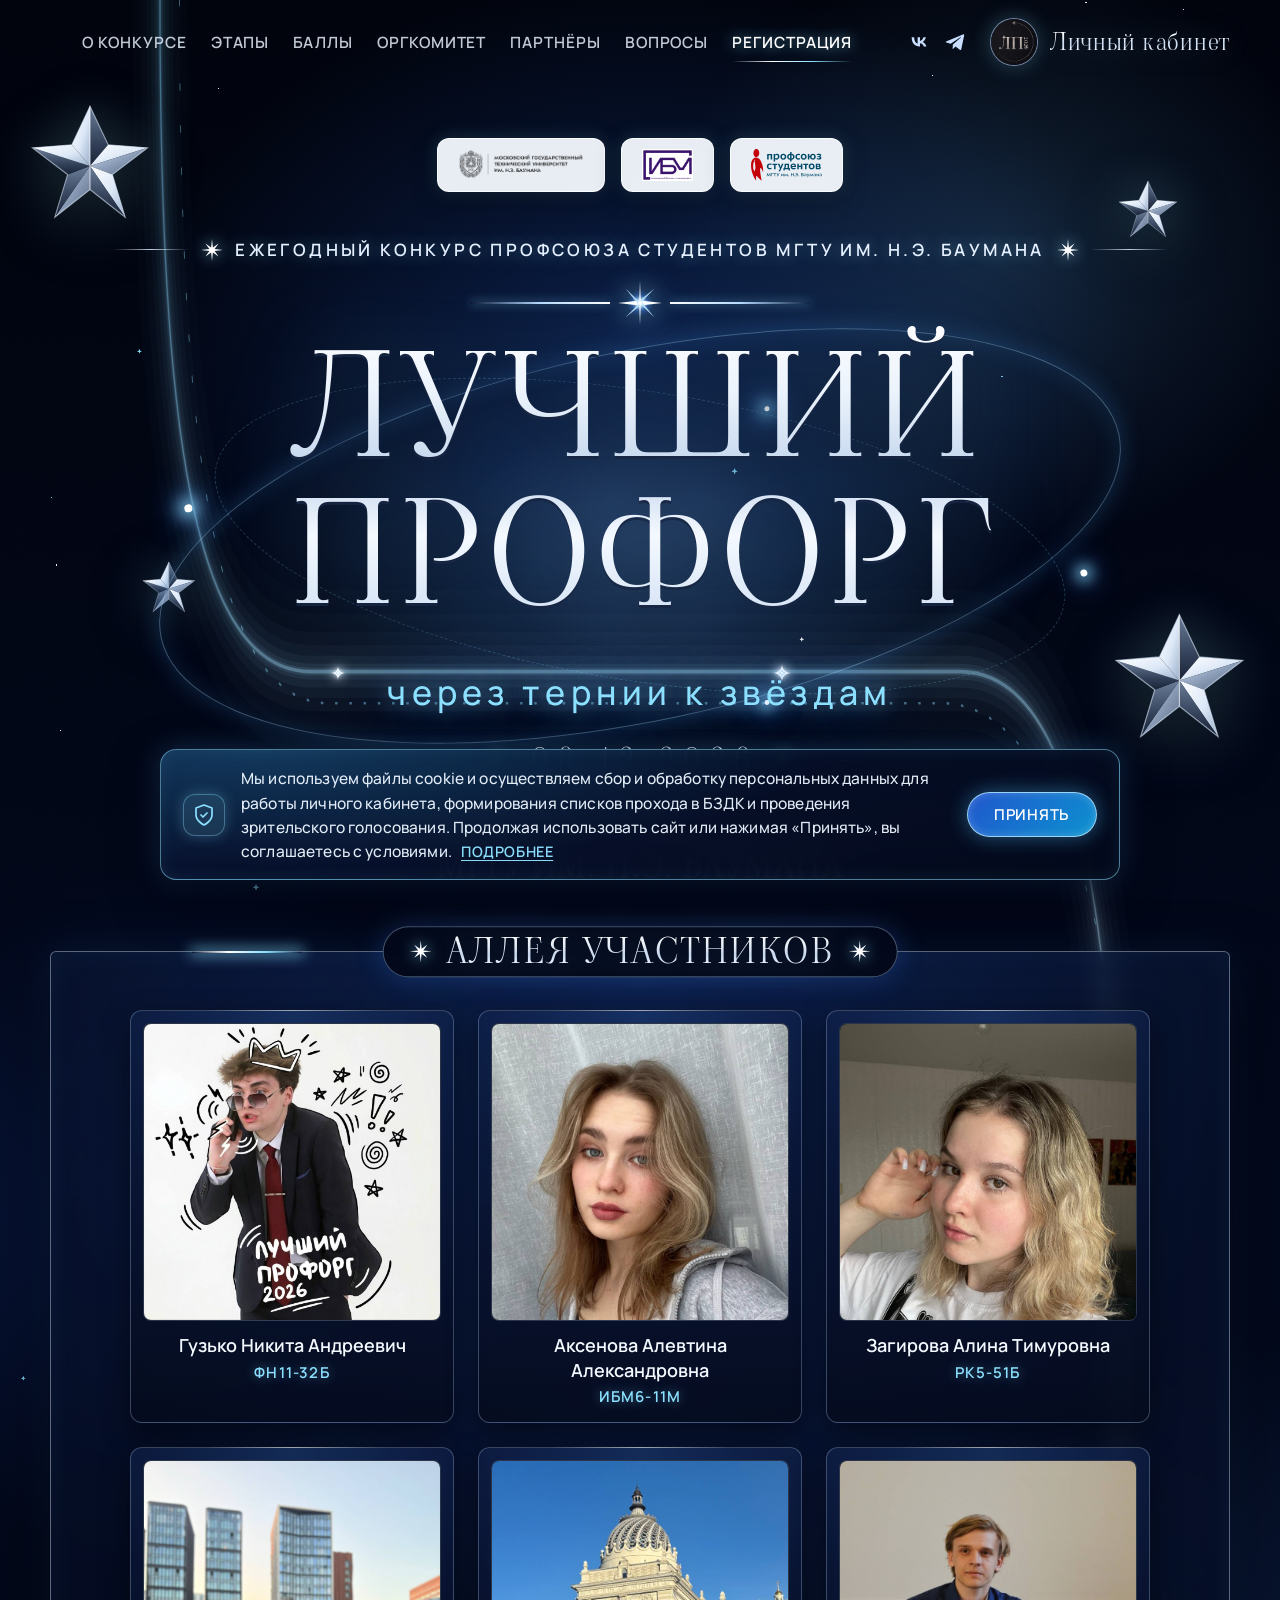
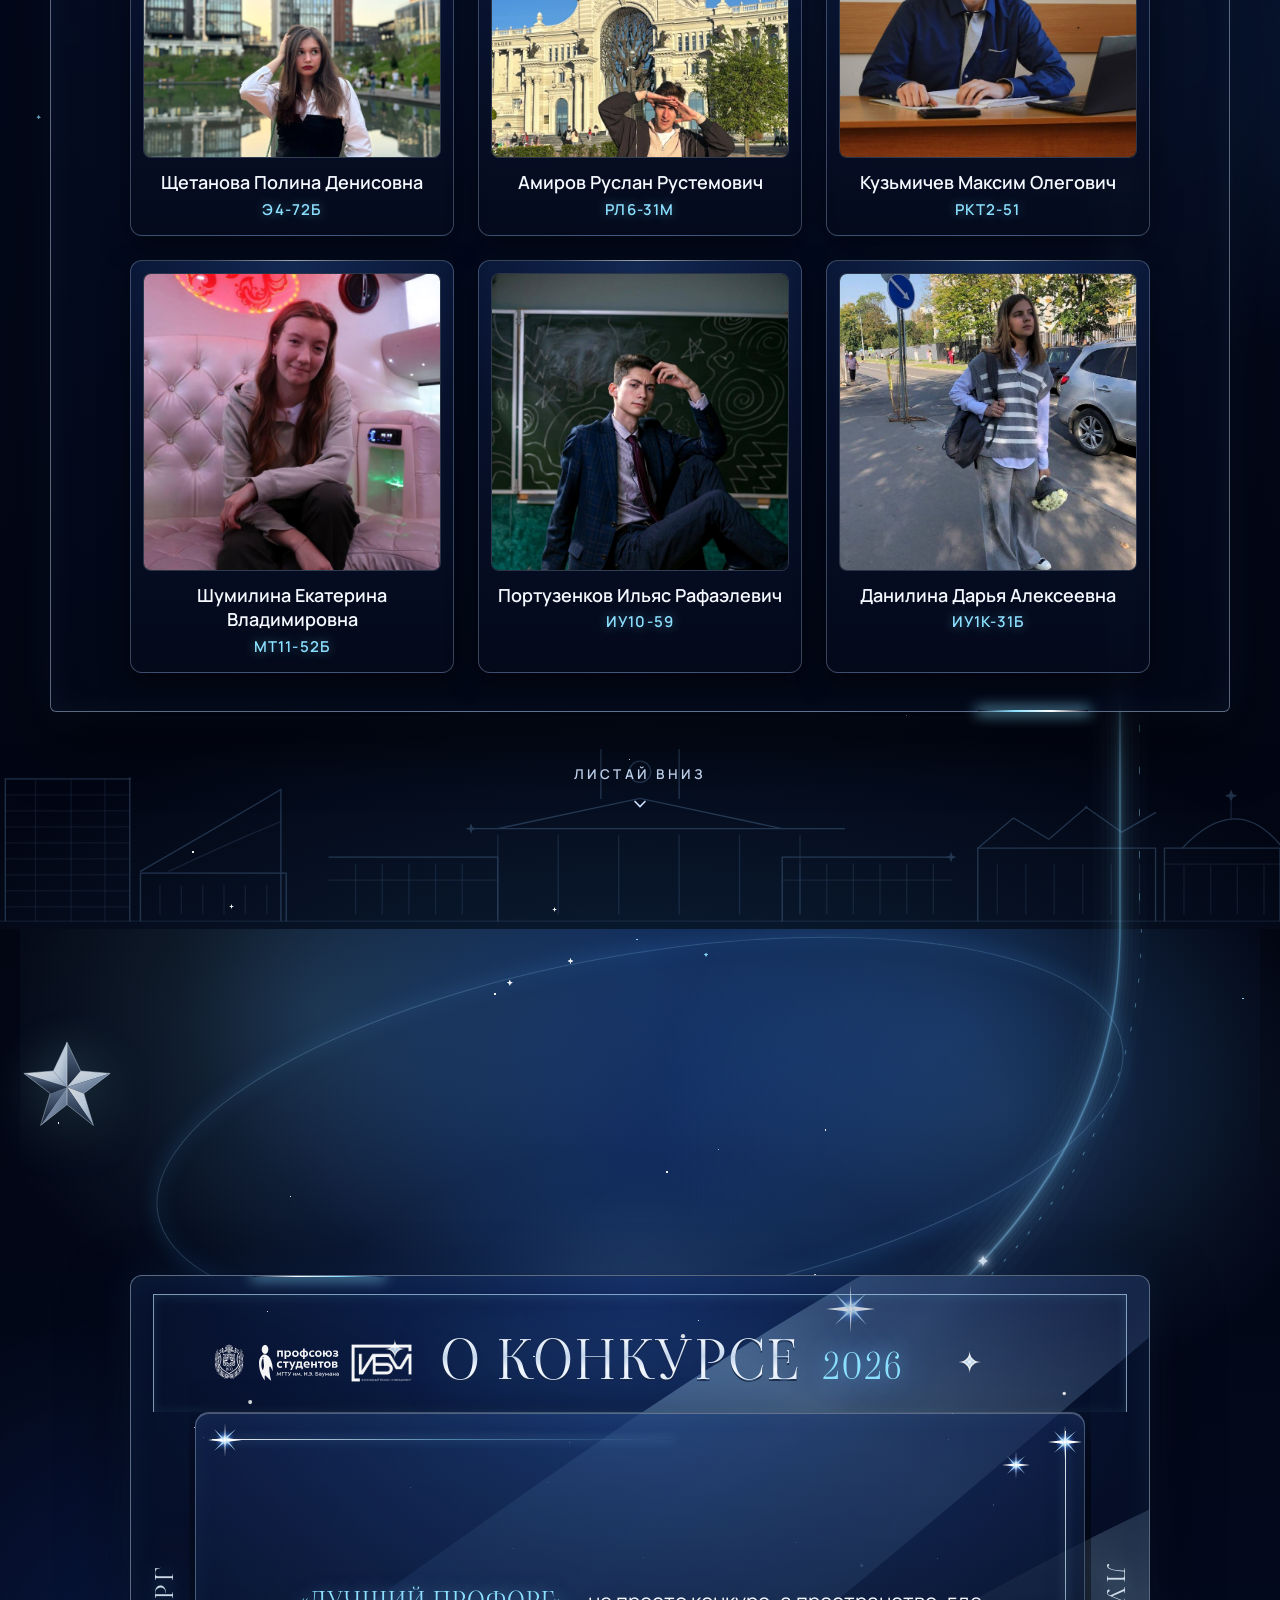
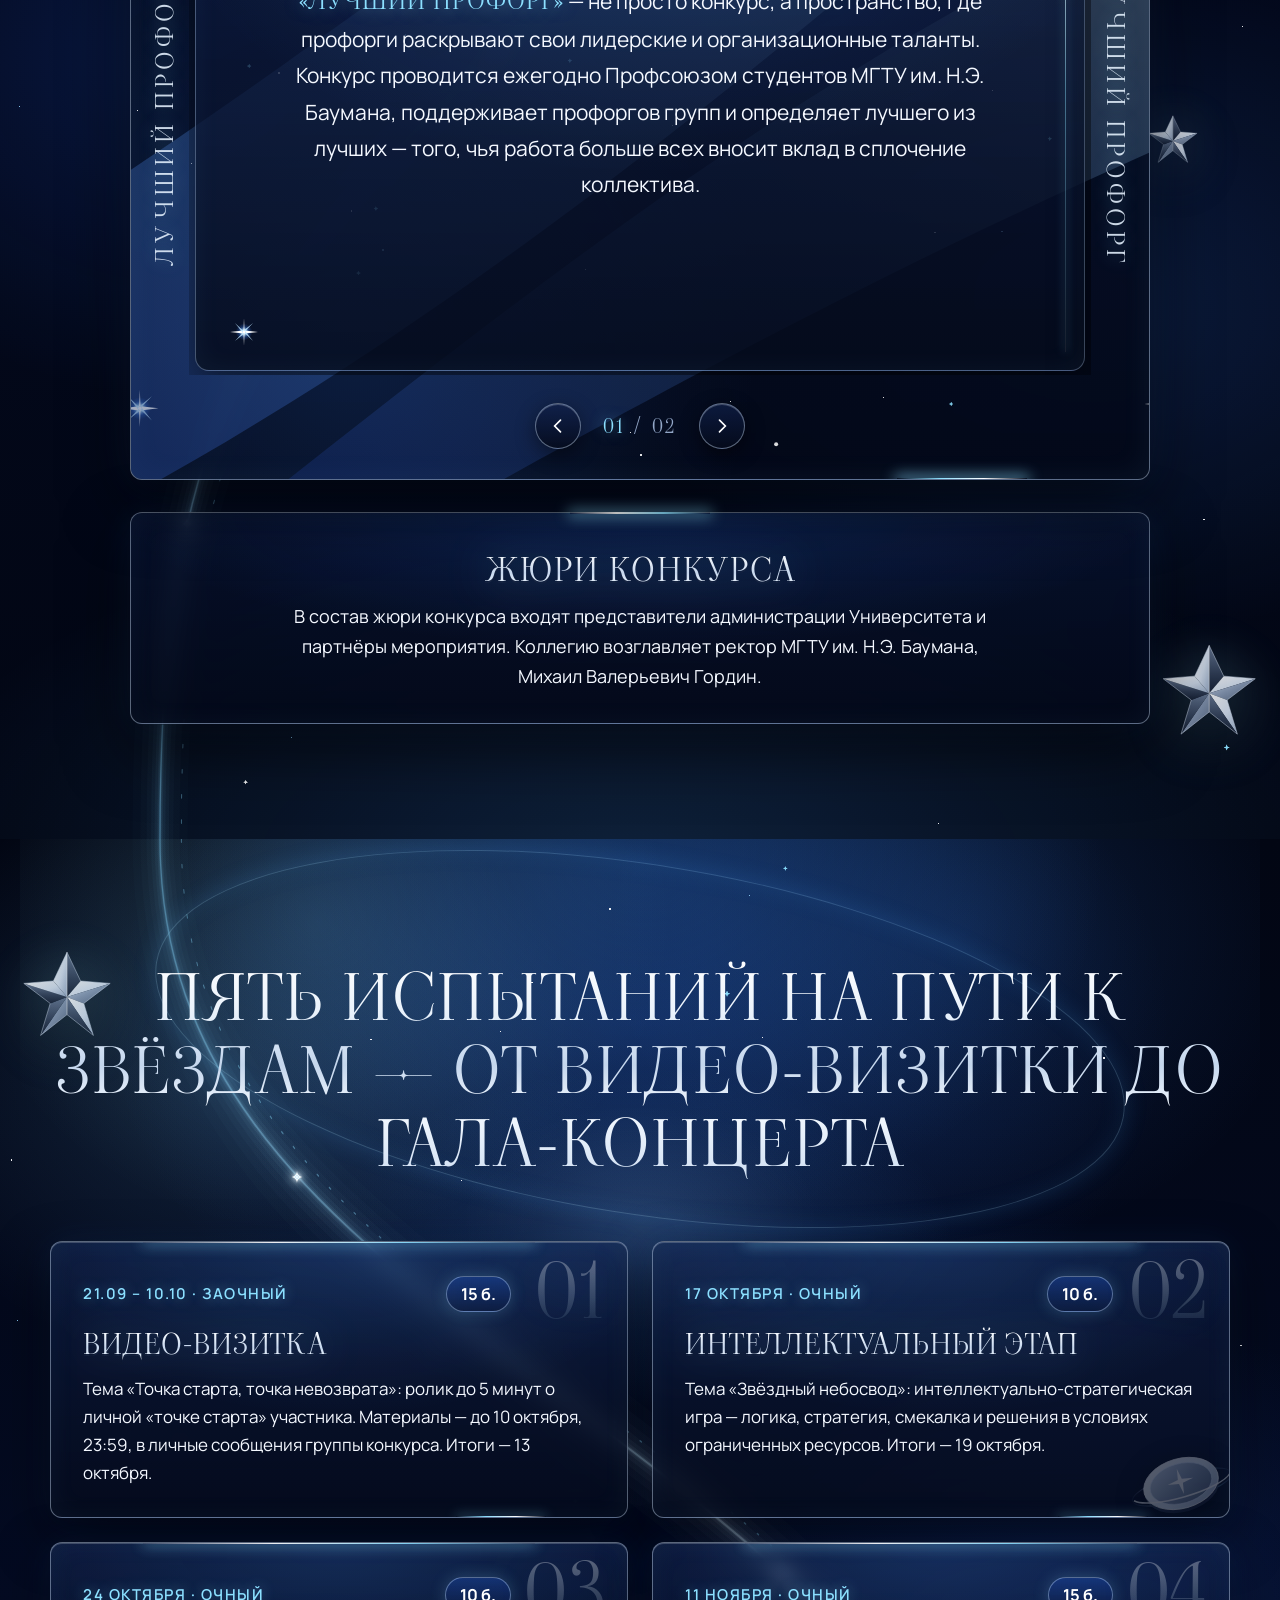
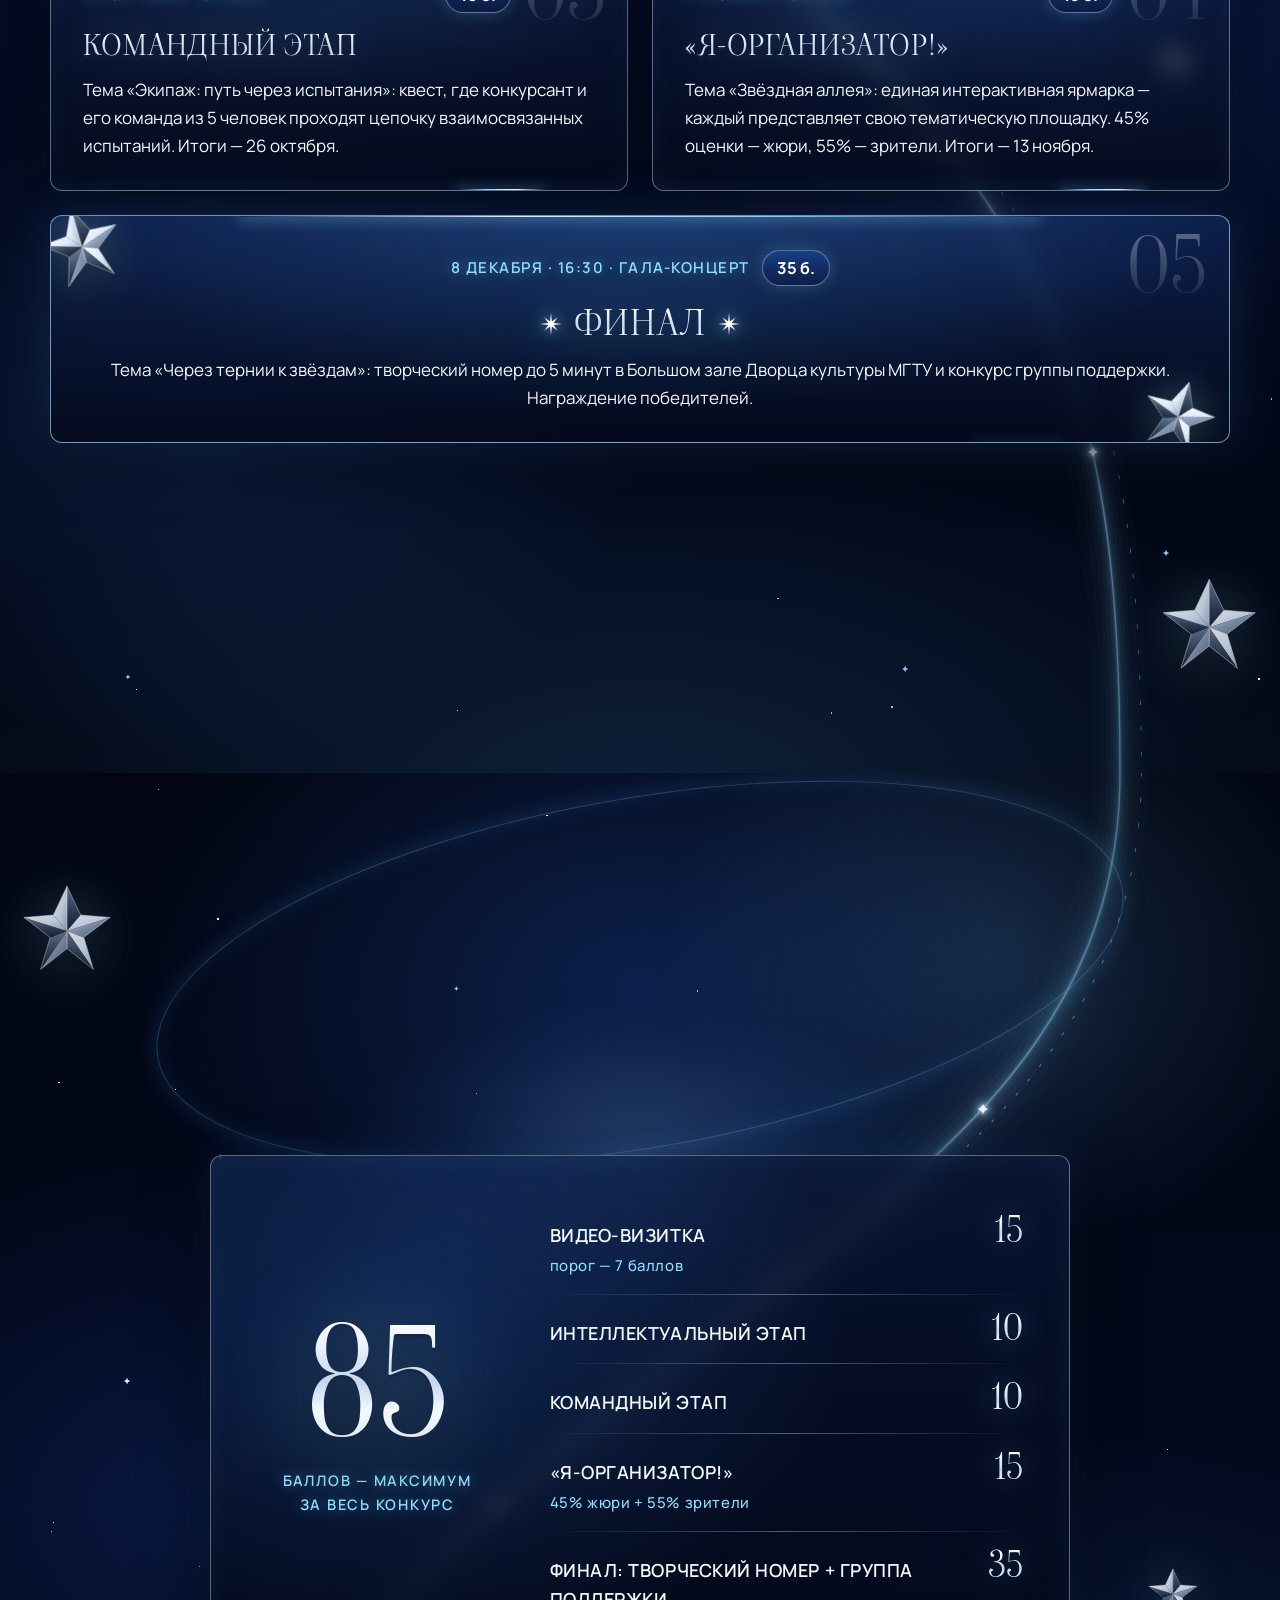
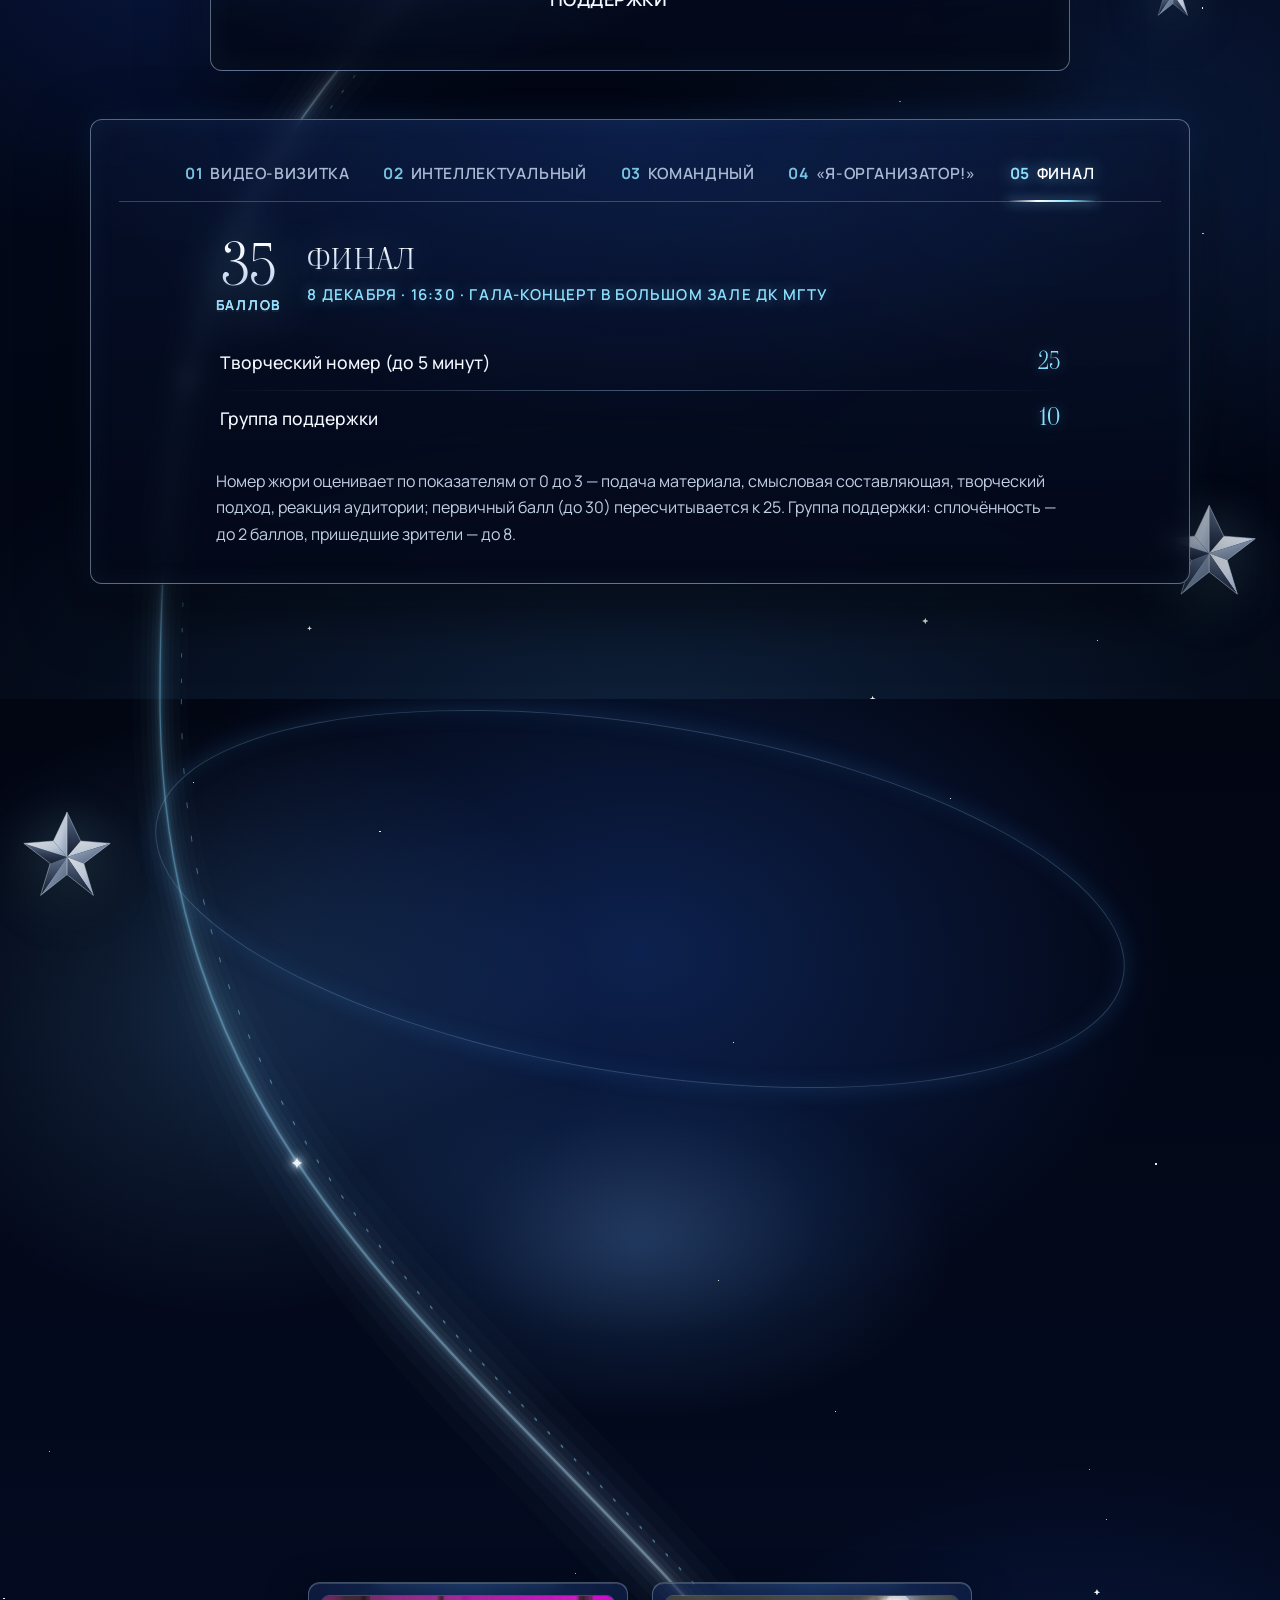
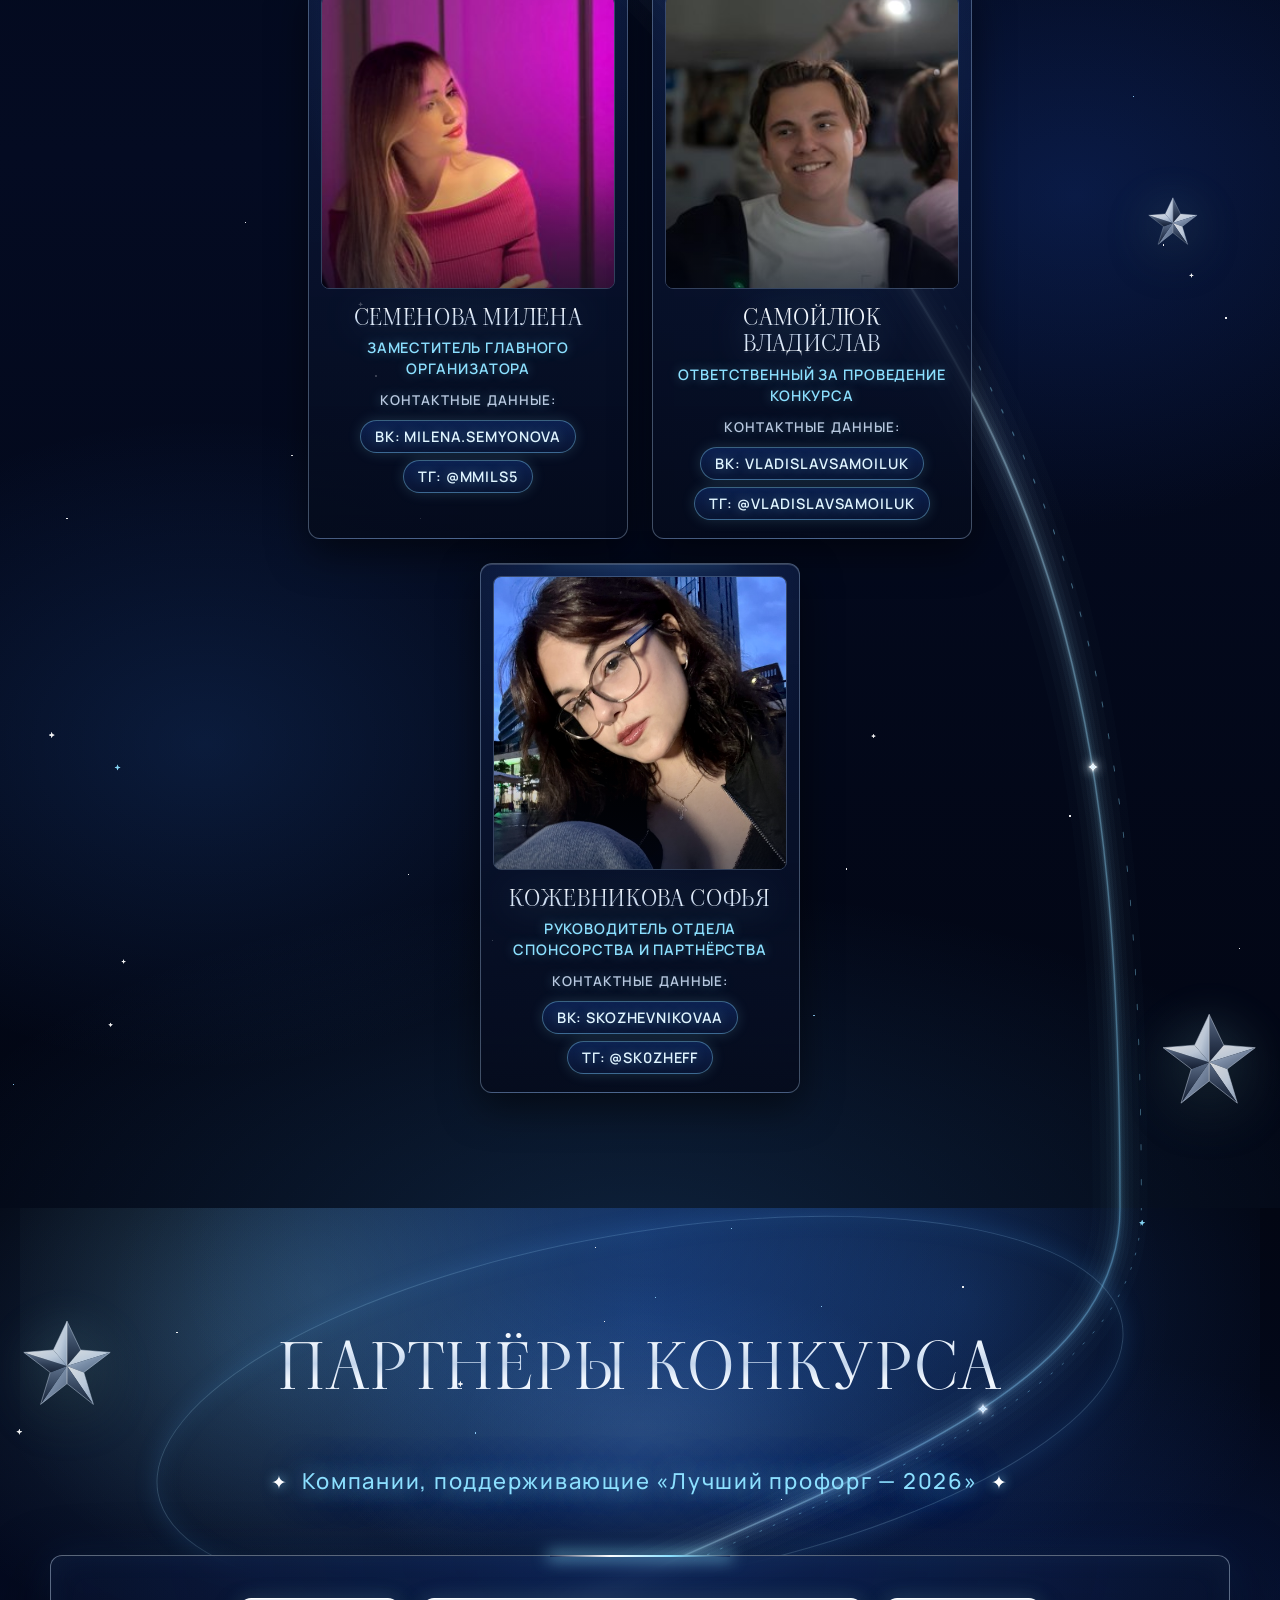
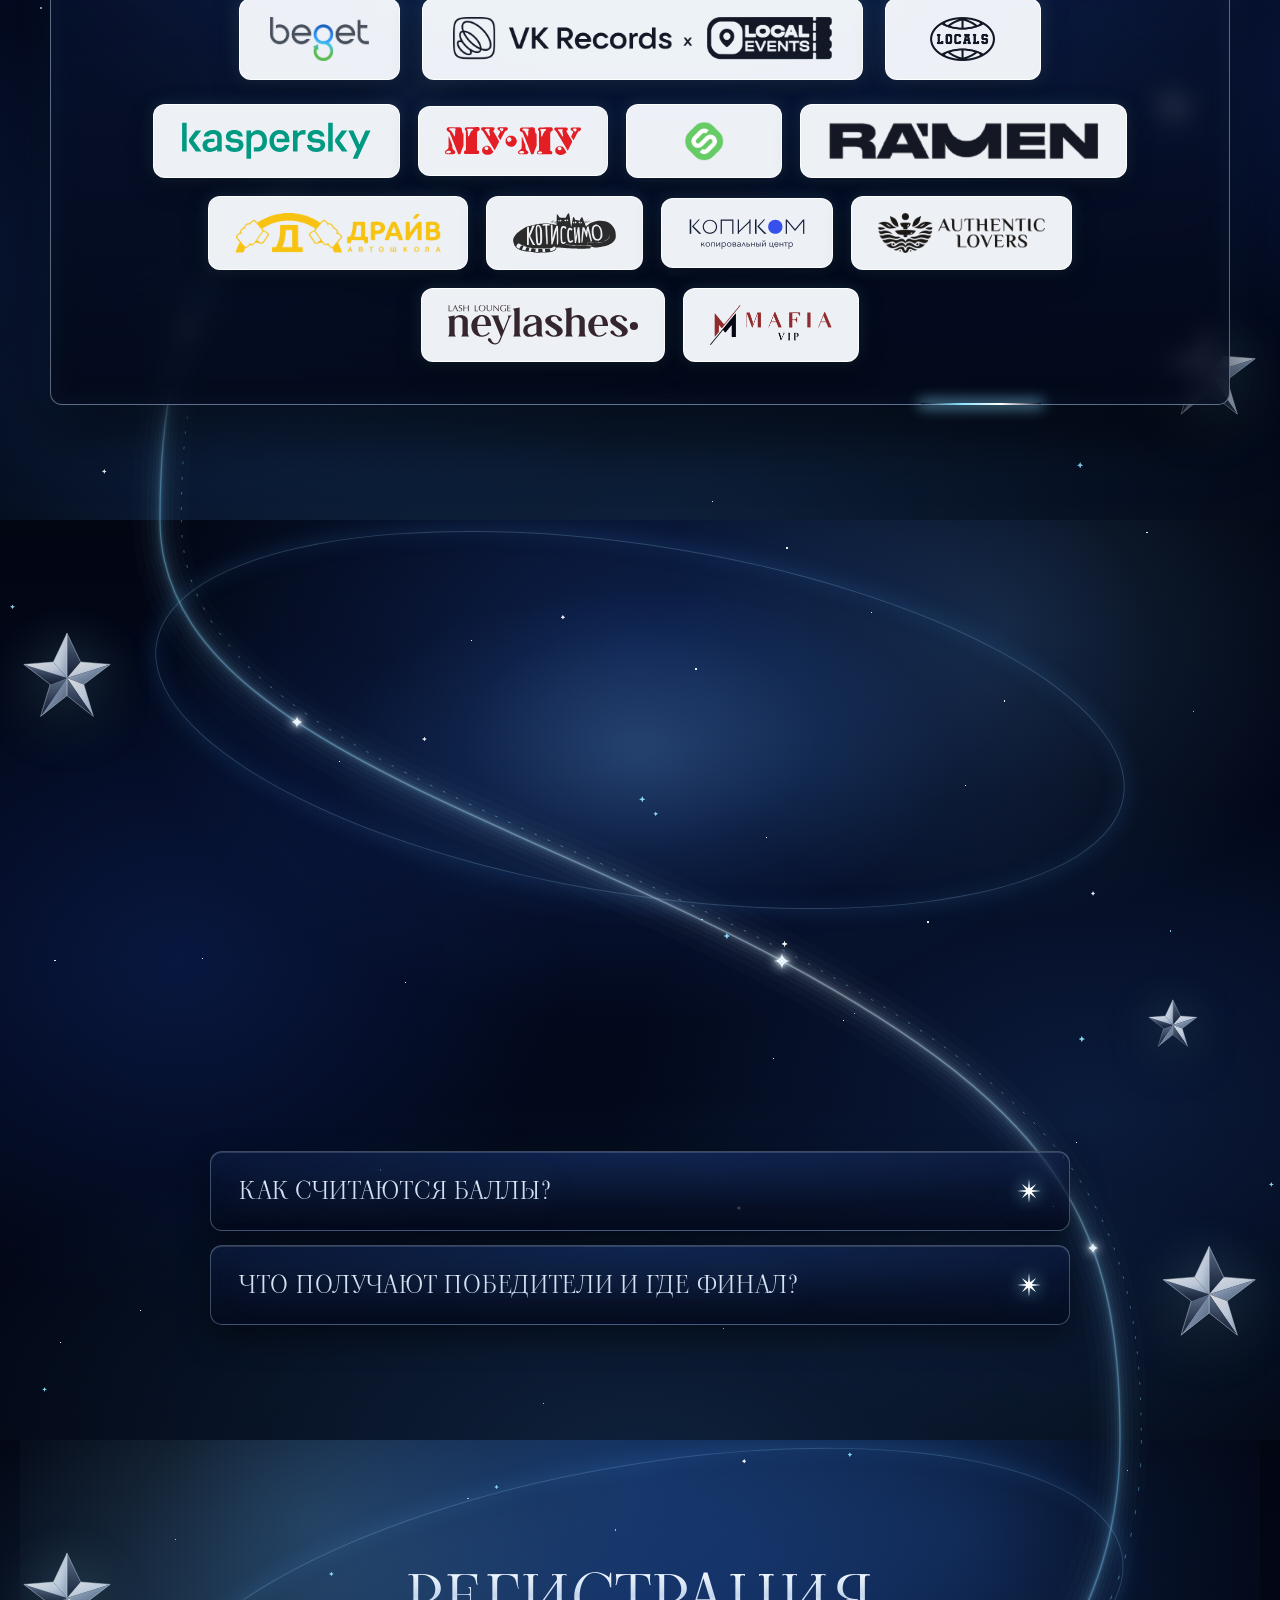
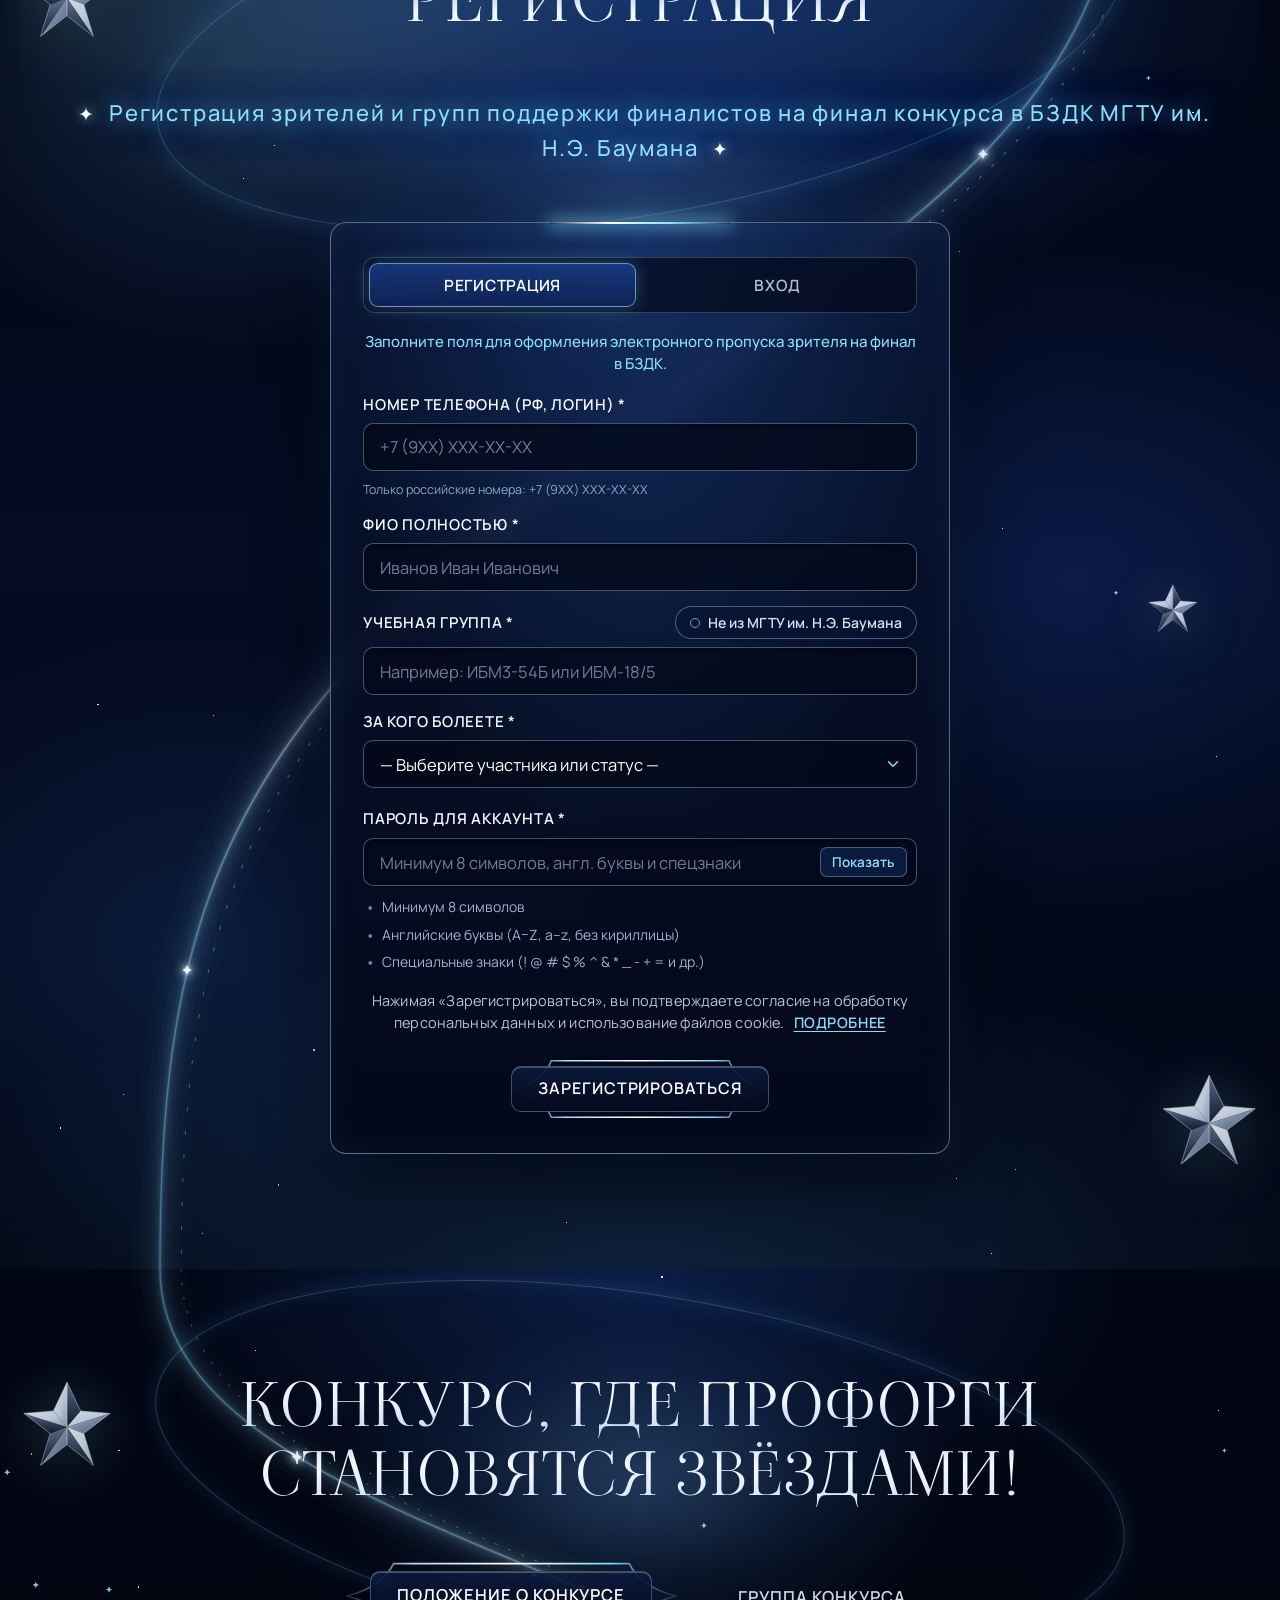
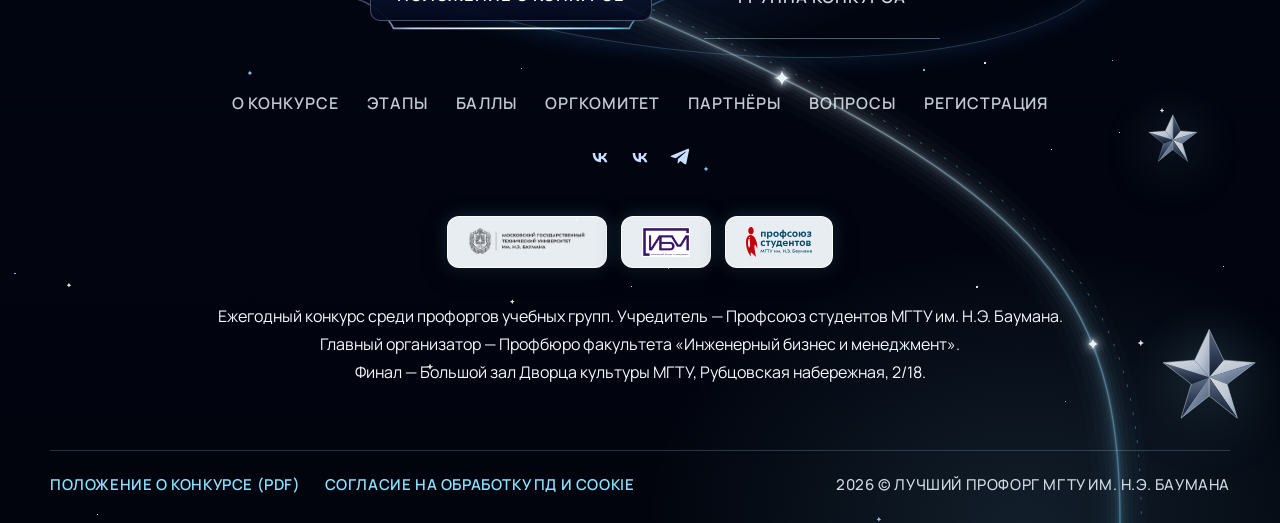
==== index.html @ 56fa5e44 "Update voting to cookie-only and stack contacts" ====
<!DOCTYPE html>
<html lang="ru">
<head>
  <meta charset="UTF-8">
  <meta name="viewport" content="width=device-width, initial-scale=1.0">
  <title>Лучший профорг — 2026 | МГТУ им. Н.Э. Баумана</title>
  <meta name="description" content="Конкурс «Лучший профорг — 2026» Профсоюза студентов МГТУ им. Н.Э. Баумана: пять этапов, 85 баллов, финал 8 декабря в Большом зале Дворца культуры МГТУ.">
  <link rel="icon" type="image/png" href="img/logo-lp2026.png">
  <meta name="theme-color" content="#020614">
  <link rel="preconnect" href="https://fonts.googleapis.com">
  <link rel="preconnect" href="https://fonts.gstatic.com" crossorigin>
  <link href="https://fonts.googleapis.com/css2?family=Manrope:wght@400;500;600;700&family=Viaoda+Libre&display=swap" rel="stylesheet">
  <link rel="stylesheet" href="styles.css?v=80">
  <style>
    /* На компьютерах дублирующая подпись группы скрыта, видна только синяя колонка */
    .results-table__group-sub { display: none !important; }
    @media (max-width: 680px) {
      .results-table__group-sub { display: block !important; }
    }
  </style>
</head>
<body>

  <!-- ======= SVG-СПРАЙТ: 8-лучевые звёзды, 3D хромовые звёзды, блики, медальон, градиенты ======= -->
  <svg class="sprite" aria-hidden="true" focusable="false">
    <defs>
      <linearGradient id="frameGrad" x1="0" y1="0" x2="1" y2="0">
        <stop offset="0" stop-color="#3b5278" stop-opacity=".45"/>
        <stop offset=".2" stop-color="#b8d4f8"/>
        <stop offset=".5" stop-color="#ffffff"/>
        <stop offset=".8" stop-color="#7fd4ff"/>
        <stop offset="1" stop-color="#3b5278" stop-opacity=".45"/>
      </linearGradient>
      <linearGradient id="chromeLight" x1="0" y1="0" x2="1" y2="1">
        <stop offset="0" stop-color="#ffffff"/>
        <stop offset=".55" stop-color="#dce8f7"/>
        <stop offset="1" stop-color="#9cb0cc"/>
      </linearGradient>
      <linearGradient id="chromeMid" x1="0" y1="0" x2="1" y2="1">
        <stop offset="0" stop-color="#d4e2f4"/>
        <stop offset=".5" stop-color="#8b9db8"/>
        <stop offset="1" stop-color="#556680"/>
      </linearGradient>
      <linearGradient id="chromeDark" x1="0" y1="0" x2="0" y2="1">
        <stop offset="0" stop-color="#6b7d99"/>
        <stop offset=".6" stop-color="#334159"/>
        <stop offset="1" stop-color="#182236"/>
      </linearGradient>
      <linearGradient id="stardustGrad" x1="0" y1="0" x2="1" y2="1">
        <stop offset="0" stop-color="#7fd4ff" stop-opacity="0"/>
        <stop offset=".25" stop-color="#7fd4ff" stop-opacity=".65"/>
        <stop offset=".5" stop-color="#ffffff" stop-opacity=".95"/>
        <stop offset=".78" stop-color="#4ea8ff" stop-opacity=".65"/>
        <stop offset="1" stop-color="#3b82f6" stop-opacity="0"/>
      </linearGradient>
      <radialGradient id="flareCore" cx="50%" cy="50%" r="50%">
        <stop offset="0" stop-color="#ffffff" stop-opacity="1"/>
        <stop offset=".28" stop-color="#bce8ff" stop-opacity=".85"/>
        <stop offset=".65" stop-color="#3b82f6" stop-opacity=".28"/>
        <stop offset="1" stop-color="#3b82f6" stop-opacity="0"/>
      </radialGradient>
      <!-- Убирает белый прямоугольный фон у PNG-логотипа ИБМ и перекрашивает сам логотип в чисто белый -->
      <filter id="ibmWhiteLogo" color-interpolation-filters="sRGB">
        <feColorMatrix type="matrix" values="
          0 0 0 0 1
          0 0 0 0 1
          0 0 0 0 1
          -1.3 -1.3 -1.3 0 3.6
        "/>
      </filter>
    </defs>

    <!-- 8-лучевая звезда-компас с афиш конкурса -->
    <symbol id="spark" viewBox="0 0 32 32">
      <path d="M16 0 L17.3 12.2 L25.5 6.5 L19.8 14.7 L32 16 L19.8 17.3 L25.5 25.5 L17.3 19.8 L16 32 L14.7 19.8 L6.5 25.5 L12.2 17.3 L0 16 L12.2 14.7 L6.5 6.5 L14.7 12.2 Z"/>
    </symbol>

    <!-- Изящная 4-лучевая космическая звёздочка (sparkle) с неоновым свечением -->
    <symbol id="star-mini" viewBox="0 0 24 24">
      <path d="M12 0 C12 7.2 16.8 12 24 12 C16.8 12 12 16.8 12 24 C12 16.8 7.2 12 0 12 C7.2 12 12 7.2 12 0 Z" fill="#ffffff"/>
      <path d="M12 6.5 L13.8 10.2 L17.5 12 L13.8 13.8 L12 17.5 L10.2 13.8 L6.5 12 L10.2 10.2 Z" fill="#bfe7ff" opacity=".9"/>
      <circle cx="12" cy="12" r="1.8" fill="#ffffff"/>
    </symbol>

    <!-- Яркий оптический блик (lens flare) на буквах и орбитах -->
    <symbol id="lens-flare" viewBox="0 0 80 80">
      <circle cx="40" cy="40" r="24" fill="url(#flareCore)"/>
      <path d="M40 0 L41.4 35.5 L80 40 L41.4 44.5 L40 80 L38.6 44.5 L0 40 L38.6 35.5 Z" fill="#ffffff"/>
      <path d="M14 14 L37.8 36.5 L66 14 L43.5 37.8 L66 66 L42.2 43.5 L14 66 L36.5 42.2 Z" fill="#bfe6ff" opacity=".85"/>
      <circle cx="40" cy="40" r="3.5" fill="#ffffff"/>
    </symbol>

    <!-- 3D гранёная металлическая серебряная звезда с афиш (10 граней) -->
    <symbol id="chrome-star" viewBox="0 0 120 120">
      <!-- Верхний луч -->
      <polygon points="60,4 60,60 43,40" fill="url(#chromeLight)"/>
      <polygon points="60,4 77,40 60,60" fill="url(#chromeDark)"/>
      <!-- Правый верхний луч -->
      <polygon points="114,43 60,60 77,40" fill="url(#chromeLight)"/>
      <polygon points="114,43 81,68 60,60" fill="url(#chromeMid)"/>
      <!-- Правый нижний луч -->
      <polygon points="93,108 60,60 81,68" fill="url(#chromeLight)"/>
      <polygon points="93,108 60,82 60,60" fill="url(#chromeDark)"/>
      <!-- Левый нижний луч -->
      <polygon points="27,108 60,82 60,60" fill="url(#chromeMid)"/>
      <polygon points="27,108 39,68 60,60" fill="url(#chromeDark)"/>
      <!-- Левый верхний луч -->
      <polygon points="6,43 60,60 39,68" fill="url(#chromeDark)"/>
      <polygon points="6,43 43,40 60,60" fill="url(#chromeLight)"/>
      <!-- Внутренние грани-блики -->
      <polyline points="60,4 60,82 M6,43 81,68 M114,43 39,68 M27,108 60,60 93,108" stroke="#ffffff" stroke-width=".9" stroke-opacity=".75" fill="none"/>
      <polygon points="60,4 77,40 114,43 81,68 93,108 60,82 27,108 39,68 6,43 43,40" fill="none" stroke="#e2eeff" stroke-width="1" stroke-opacity=".6"/>
    </symbol>

    <!-- 3D серебряный медальон с кольцом Сатурна (с афиши Интеллектуального этапа) -->
    <symbol id="lp-coin" viewBox="0 0 160 120">
      <g transform="rotate(-16 80 60)">
        <ellipse cx="80" cy="60" rx="70" ry="18" fill="none" stroke="url(#frameGrad)" stroke-width="1.5" stroke-opacity=".55"/>
        <ellipse cx="80" cy="60" rx="52" ry="34" fill="url(#chromeDark)"/>
        <ellipse cx="80" cy="55" rx="52" ry="34" fill="url(#chromeLight)" stroke="#ffffff" stroke-width="1"/>
        <ellipse cx="80" cy="55" rx="43" ry="27" fill="url(#chromeMid)" stroke="#d8e8ff" stroke-width=".8"/>
        <path d="M80 34 L82.8 49.2 L98 52 L82.8 54.8 L80 70 L77.2 54.8 L62 52 L77.2 49.2 Z" fill="#ffffff" opacity=".9"/>
        <path d="M12 60 A70 18 0 0 0 148 60" fill="none" stroke="#ffffff" stroke-width="2" stroke-opacity=".85"/>
      </g>
    </symbol>

    <symbol id="cross" viewBox="0 0 24 24">
      <path d="M5 5L19 19M19 5L5 19" fill="none" stroke="currentColor" stroke-width="2.4" stroke-linecap="round"/>
    </symbol>
  </svg>

  <!-- ======= ШАПКА ======= -->
  <header class="header" id="header">
    <audio id="bgMusic" src="music.mp3" preload="auto" loop playsinline autoplay></audio>
    <div class="container header__inner">
      <nav class="nav" id="nav">
        <a class="nav__link" href="#about">О конкурсе</a>
        <a class="nav__link" href="#stages">Этапы</a>
        <a class="nav__link" href="#criteria">Баллы</a>
        <a class="nav__link" href="#org">Оргкомитет</a>
        <a class="nav__link" href="#sponsors">Партнёры</a>
        <a class="nav__link" href="#faq">Вопросы</a>
        <a class="nav__link" href="#registration">Регистрация</a>
      </nav>

      <div class="header__socials">
        <a href="https://vk.com/thebestprof" target="_blank" rel="noopener" aria-label="Группа конкурса ВКонтакте" title="Группа конкурса">
          <svg viewBox="0 0.6 24 24" width="22" height="22" fill="currentColor"><path d="M12.78 17.62c-5.52 0-8.67-3.78-8.8-10.07h2.76c.09 4.62 2.13 6.58 3.74 6.98V7.55h2.6v3.99c1.6-.17 3.27-1.99 3.83-3.99h2.6c-.43 2.46-2.25 4.28-3.54 5.03 1.29.6 3.36 2.18 4.14 5.04h-2.86c-.61-1.9-2.14-3.38-4.17-3.58v3.58h-.3z"/></svg>
        </a>
        <a href="https://t.me/profkom_bmstu" target="_blank" rel="noopener" aria-label="Профсоюз в Telegram" title="Telegram">
          <svg viewBox="0 -0.6 24 24" width="22" height="22" fill="currentColor"><path d="M21.9 4.6 18.9 19c-.23 1-.83 1.25-1.68.78l-4.65-3.43-2.24 2.16c-.25.25-.46.46-.94.46l.33-4.73L18.4 6.5c.37-.33-.08-.52-.58-.19L7.26 13.4l-4.58-1.43c-1-.31-1.02-1 .21-1.48L20.6 3.1c.83-.3 1.55.2 1.3 1.5z"/></svg>
        </a>
      </div>

      <button class="logo cabinet-header-btn" id="openCabinetHeaderBtn" type="button" aria-label="Личный кабинет">
        <span class="logo__icon"><img src="img/logo-lp2026.png" alt="Эмблема «ЛП — 2026»"></span>
        <span class="logo__text" id="headerCabinetLabel">Личный кабинет</span>
      </button>

      <button class="burger" id="burger" aria-label="Открыть меню" aria-expanded="false">
        <span></span><span></span><span></span>
      </button>
    </div>
    <span class="progress" aria-hidden="true"></span>
  </header>

  <!-- ======= ГЛАВНЫЙ ЭКРАН ======= -->
  <section class="hero" id="hero">
    <div class="hero__glow fade-in" aria-hidden="true"></div>

    <!-- звёздное небо: мерцание, медленный дрейф, спутники, метеоры -->
    <div class="sky sky--hero fade-in" aria-hidden="true">
      <div class="sky__track"></div>
    </div>
    <div class="hero-sat hero-sat--1" aria-hidden="true">
      <svg viewBox="0 0 48 30" fill="none" stroke="currentColor" stroke-width="1.5" stroke-linecap="round">
        <rect x="20" y="10" width="9" height="8" rx="1.5"/>
        <rect x="3" y="6" width="9" height="13" rx="1"/>
        <rect x="37" y="6" width="9" height="13" rx="1"/>
        <path d="M20 13 H12 M29 13 H37"/>
        <path d="M24.5 18 V23"/>
        <path d="M20 27 L24.5 23 L29 27"/>
      </svg>
    </div>
    <div class="hero-sat hero-sat--2" aria-hidden="true">
      <svg viewBox="0 0 48 30" fill="none" stroke="currentColor" stroke-width="1.5" stroke-linecap="round" style="transform: scaleX(-1)">
        <rect x="20" y="10" width="9" height="8" rx="1.5"/>
        <rect x="3" y="6" width="9" height="13" rx="1"/>
        <rect x="37" y="6" width="9" height="13" rx="1"/>
        <path d="M20 13 H12 M29 13 H37"/>
        <path d="M24.5 18 V23"/>
        <path d="M20 27 L24.5 23 L29 27"/>
      </svg>
    </div>
    <div class="hero-shoot hero-shoot--1" aria-hidden="true"></div>
    <div class="hero-shoot hero-shoot--2" aria-hidden="true"></div>

    <!-- Очертания зданий МГТУ: УЛК, спорткомплекс «Парус», ГУК с башней, ДК «Спектр», ДК с куполом -->
    <svg class="hero__skyline fade-in" viewBox="0 0 1440 240" preserveAspectRatio="xMidYMax slice" aria-hidden="true">
      <g stroke="currentColor" fill="none" stroke-width="1.5" stroke-linecap="round">
        <path d="M0 232 H1440" stroke-opacity=".45"/>
        <path d="M6 232 V72 H146 V232"/>
        <g stroke-opacity=".35">
          <path d="M6 90 H146 M6 108 H146 M6 126 H146 M6 144 H146 M6 162 H146 M6 180 H146 M6 198 H146 M6 216 H146"/>
          <path d="M40 72 V232 M80 72 V232 M118 72 V232"/>
        </g>
        <path d="M158 232 V178 H322 V232"/>
        <path d="M316 232 V84"/>
        <path d="M316 84 Q252 122 158 176"/>
        <path d="M316 120 Q262 142 190 176" stroke-opacity=".5"/>
        <g stroke-opacity=".4">
          <path d="M180 192 V224 M204 192 V224 M228 192 V224 M252 192 V224 M276 192 V224 M300 192 V224"/>
        </g>
        <path d="M370 160 H560 V232 M880 232 V160 H1070"/>
        <g stroke-opacity=".45">
          <path d="M400 168 V224 M430 168 V224 M460 168 V224 M490 168 V224 M520 168 V224"/>
          <path d="M900 168 V224 M930 168 V224 M960 168 V224 M990 168 V224 M1020 168 V224 M1050 168 V224"/>
          <path d="M370 186 H560 M880 186 H1070"/>
        </g>
        <path d="M530 128 H950"/>
        <path d="M560 128 L720 94 L880 128"/>
        <g stroke-opacity=".55">
          <path d="M560 136 V224 M628 136 V224 M696 136 V224 M764 136 V224 M832 136 V224 M900 136 V224"/>
        </g>
        <path d="M676 94 V34 H764 V94"/>
        <circle cx="720" cy="64" r="12"/>
        <path d="M700 34 H740" stroke-opacity=".6"/>
        <path d="M720 34 V14"/>
        <path class="skyline__star" d="M720 2 L722.4 8.6 L729 11 L722.4 13.4 L720 20 L717.6 13.4 L711 11 L717.6 8.6 Z" fill="currentColor" stroke="none"/>
        <path d="M1100 232 V150 H1300 V232"/>
        <path d="M1100 150 L1140 116 L1180 140 L1222 104 L1262 132 L1300 110"/>
        <g stroke-opacity=".4">
          <path d="M1122 168 V224 M1154 168 V224 M1186 168 V224 M1218 168 V224 M1250 168 V224 M1282 168 V224"/>
        </g>
        <path d="M1310 232 V150 H1440 V232"/>
        <path d="M1330 150 Q1390 86 1440 146"/>
        <path d="M1385 117 V98" stroke-opacity=".6"/>
        <path class="skyline__star" d="M1385 84 L1387 89 L1392 91 L1387 93 L1385 98 L1383 93 L1378 91 L1383 89 Z" fill="currentColor" stroke="none"/>
        <g stroke-opacity=".4">
          <path d="M1332 170 V224 M1362 170 V224 M1392 170 V224 M1422 170 V224"/>
          <path d="M1310 168 H1440"/>
        </g>
      </g>
      <g fill="currentColor">
        <circle cx="146" cy="72" r="1.6"/>
        <path class="skyline__star" d="M530 122 L531.5 126.5 L536 128 L531.5 129.5 L530 134 L528.5 129.5 L524 128 L528.5 126.5 Z"/>
        <path class="skyline__star" d="M1070 154 L1071.5 158.5 L1076 160 L1071.5 161.5 L1070 166 L1068.5 161.5 L1064 160 L1068.5 158.5 Z"/>
        <circle cx="1222" cy="104" r="1.6"/>
      </g>
    </svg>

    <!-- Звёздный S-образный шлейф (единая непрерывная линия через весь сайт, огибающая надпись на главной) -->
    <svg class="hero__stardust fade-in" viewBox="0 0 1440 960" preserveAspectRatio="none" aria-hidden="true">
      <defs>
        <linearGradient id="stardustHeroGrad" x1="0" y1="0" x2="0" y2="1">
          <stop offset="0" stop-color="#7fd4ff" stop-opacity=".85"/>
          <stop offset=".25" stop-color="#9fe0ff" stop-opacity=".9"/>
          <stop offset=".5" stop-color="#dff4ff" stop-opacity=".95"/>
          <stop offset=".75" stop-color="#9fe0ff" stop-opacity=".9"/>
          <stop offset="1" stop-color="#7fd4ff" stop-opacity=".85"/>
        </linearGradient>
        <!-- Траектория для главной страницы: плавный космический шлейф ровно с двумя изящными заворотами огибает текст «Лучший профорг» -->
        <path id="stardustHeroCurve" d="M180 0 C180 160 215 255 350 255 L1080 255 C1215 255 1260 350 1260 520 L1260 960"/>
        <path id="stardustHeroDash" d="M202 0 C202 165 237 267 370 267 L1060 267 C1195 267 1282 365 1282 532 L1282 960"/>
        <!-- Базовые траектории для непрерывного перехода сквозь все секции сайта -->
        <path id="stardustCurve" d="M1260 0 C1260 220 880 300 560 460 C240 620 180 740 180 960"/>
        <path id="stardustCurveAlt" d="M180 0 C180 220 560 300 880 460 C1200 620 1260 740 1260 960"/>
        <path id="stardustDash" d="M1284 0 C1284 220 904 300 584 460 C264 620 204 740 204 960"/>
        <path id="stardustDashAlt" d="M204 0 C204 220 584 300 904 460 C1224 620 1284 740 1284 960"/>
      </defs>
      <!-- Многослойное мягкое свечение без резких границ в любом браузере -->
      <g fill="none" stroke="url(#stardustHeroGrad)" stroke-linecap="round">
        <use href="#stardustHeroCurve" stroke-width="62" stroke-opacity=".018"/>
        <use href="#stardustHeroCurve" stroke-width="44" stroke-opacity=".026"/>
        <use href="#stardustHeroCurve" stroke-width="30" stroke-opacity=".035"/>
        <use href="#stardustHeroCurve" stroke-width="20" stroke-opacity=".048"/>
        <use href="#stardustHeroCurve" stroke-width="12" stroke-opacity=".065"/>
        <use href="#stardustHeroCurve" stroke-width="6" stroke-opacity=".095"/>
        <use href="#stardustHeroCurve" stroke-width="3" stroke-opacity=".14"/>
        <use href="#stardustHeroCurve" stroke-width="1.4" stroke-opacity=".48"/>
      </g>
      <use href="#stardustHeroDash" fill="none" stroke="#8ce0ff" stroke-width="1" stroke-dasharray="2 14" stroke-linecap="round" opacity=".5"/>
    </svg>

    <!-- Маленькие изящные звёздочки вдоль млечного пути на Главном экране (не искажаются) -->
    <svg class="stardust-star hero-stardust-star--1" aria-hidden="true"><use href="#star-mini"/></svg>
    <svg class="stardust-star hero-stardust-star--2" aria-hidden="true"><use href="#star-mini"/></svg>
    <svg class="stardust-star hero-stardust-star--3" aria-hidden="true"><use href="#star-mini"/></svg>

    <!-- 3D гранёные серебряные звёзды с постеров -->
    <svg class="chrome-star chrome-star--tl fade-in" aria-hidden="true"><use href="#chrome-star"/></svg>
    <svg class="chrome-star chrome-star--tr fade-in" aria-hidden="true"><use href="#chrome-star"/></svg>
    <svg class="chrome-star chrome-star--bl fade-in" aria-hidden="true"><use href="#chrome-star"/></svg>
    <svg class="chrome-star chrome-star--br fade-in" aria-hidden="true"><use href="#chrome-star"/></svg>

    <!-- Горизонт планеты с атмосферным сиянием (по мотивам партнёрских афиш) -->
    <div class="hero__planet fade-in" aria-hidden="true"></div>

    <div class="container hero__inner">
      <div class="hero__orgs">
        <a class="org-plate" href="https://bmstu.ru/" target="_blank" rel="noopener" aria-label="МГТУ им. Н.Э. Баумана" title="МГТУ им. Н.Э. Баумана">
          <img src="img/bmstu-logo.png" alt="МГТУ им. Н.Э. Баумана">
        </a>
        <a class="org-plate" href="https://t.me/profkom_EBM" target="_blank" rel="noopener" aria-label="Профком факультета ИБМ" title="Профком факультета ИБМ">
          <img src="img/ibm-logo.png" alt="Профком факультета ИБМ">
        </a>
        <a class="org-plate" href="http://profkom.bmstu.ru" target="_blank" rel="noopener" aria-label="Профком студентов МГТУ им. Н.Э. Баумана" title="Профком студентов МГТУ им. Н.Э. Баумана">
          <img src="img/profsoyuz-logo.svg" alt="Профком студентов МГТУ им. Н.Э. Баумана">
        </a>
      </div>

      <p class="hero__kicker reveal">
        <span class="poster-line" aria-hidden="true"></span>
        <svg class="poster-spark" aria-hidden="true"><use href="#spark"/></svg>
        <span>Ежегодный конкурс Профсоюза студентов МГТУ им. Н.Э. Баумана</span>
        <svg class="poster-spark" aria-hidden="true"><use href="#spark"/></svg>
        <span class="poster-line" aria-hidden="true"></span>
      </p>

      <h1 class="hero__title">
        <div class="hero__orbit" aria-hidden="true"></div>
        <div class="hero__orbit hero__orbit--secondary" aria-hidden="true"></div>

        <!-- Центральный лучевой сполох над заголовком (как на афишах) -->
        <span class="hero__crown-flare reveal" aria-hidden="true">
          <span class="hero__crown-line"></span>
          <svg class="hero__crown-star"><use href="#lens-flare"/></svg>
          <span class="hero__crown-line"></span>
        </span>

        <span class="hero__name-wrap reveal">
          <span class="hero__name" data-text="Лучший профорг">Лу&#8202;чший<br>профорг</span>
        </span>

        <span class="hero__motto reveal">через тернии к звёздам</span>

        <span class="hero__year reveal">
          <span class="poster-line" aria-hidden="true"></span>
          <svg class="poster-spark" aria-hidden="true"><use href="#spark"/></svg>
          <b>08.12.2026</b>
          <svg class="poster-spark" aria-hidden="true"><use href="#spark"/></svg>
          <span class="poster-line" aria-hidden="true"></span>
        </span>

        <span class="hero__caption reveal">Финал главного конкурса профоргов<br>МГТУ им. Н.Э. Баумана</span>
      </h1>

      <div class="hero__alley poster-frame reveal">
        <p class="hero__alley-title">
          <svg class="poster-spark" aria-hidden="true"><use href="#spark"/></svg>
          <span>Аллея участников</span>
          <svg class="poster-spark" aria-hidden="true"><use href="#spark"/></svg>
        </p>
        <div class="alley-grid" id="alleyGrid"></div>
      </div>

      <a class="hero__hint reveal" href="#about">
        <span>Листай вниз</span>
        <svg viewBox="0 0 24 24" width="20" height="20" fill="none" stroke="currentColor" stroke-width="2" stroke-linecap="round" aria-hidden="true"><path d="M6 9l6 6 6-6"/></svg>
      </a>
    </div>
  </section>

  <!-- ======= О КОНКУРСЕ ======= -->
  <section class="section" id="about">
    <div class="glow glow--top fade-in" aria-hidden="true"></div>
    <div class="sky fade-in" aria-hidden="true">
      <div class="sky__track"></div>
    </div>
    <div class="deco deco--about fade-in" aria-hidden="true">
      <svg viewBox="0 0 140 300" fill="none" stroke="currentColor" stroke-width="2" stroke-linecap="round">
        <path d="M70 12 C90 38 97 66 97 104 L97 158 H43 L43 104 C43 66 50 38 70 12 Z"/>
        <circle cx="70" cy="82" r="13"/>
        <path d="M43 124 L18 160 L43 157"/>
        <path d="M97 124 L122 160 L97 157"/>
        <path d="M55 158 V178 M70 158 V186 M85 158 V178" opacity=".8"/>
        <path d="M34 214 C52 228 88 228 106 214" opacity=".5" stroke-dasharray="3 9"/>
        <g fill="currentColor" stroke="none">
          <path class="twinkle" d="M20 60 L22 66 L28 68 L22 70 L20 76 L18 70 L12 68 L18 66 Z"/>
          <path d="M116 40 L117.5 44 L122 45.5 L117.5 47 L116 51 L114.5 47 L110 45.5 L114.5 44 Z"/>
          <path d="M104 128 L105.5 132 L110 133.5 L105.5 135 L104 139 L102.5 135 L98 133.5 L102.5 132 Z"/>
          <circle cx="34" cy="34" r="2"/>
          <circle cx="122" cy="92" r="2"/>
        </g>
      </svg>
    </div>
    <div class="container">
      <h2 class="section__title reveal">Через тернии к звёздам</h2>
      <p class="section__sub reveal">Путь профорга в конкурсе «Лучший профорг — 2026»</p>

      <div class="about-slider reveal">
        <div class="sky" aria-hidden="true">
          <div class="sky__track"></div>
        </div>
        <!-- Диагональная звёздная россыпь и созвездия внутри скролл-панели (как на афише результатов) -->
        <svg class="about-slider__stars" viewBox="0 0 980 560" preserveAspectRatio="xMidYMid slice" aria-hidden="true">
          <defs>
            <linearGradient id="sliderNebula" x1="0" y1="1" x2="1" y2="0">
              <stop offset="0" stop-color="#1e40af" stop-opacity=".35"/>
              <stop offset=".45" stop-color="#60a5fa" stop-opacity=".26"/>
              <stop offset=".75" stop-color="#bae6fd" stop-opacity=".32"/>
              <stop offset="1" stop-color="#1e3a8a" stop-opacity=".15"/>
            </linearGradient>
          </defs>
          <path d="M-60 460 C180 340 420 120 680 -20 L920 -20 C680 180 420 420 120 580 Z" fill="url(#sliderNebula)"/>
          <path d="M220 580 C460 390 690 210 1020 90 L1020 260 C760 360 520 490 360 580 Z" fill="url(#sliderNebula)" opacity=".65"/>
          <g fill="#ffffff" opacity=".85">
            <circle cx="84" cy="96" r="1.3"/><circle cx="218" cy="88" r="1.4"/>
            <circle cx="520" cy="42" r="1.5"/><circle cx="786" cy="82" r="1.2"/>
            <circle cx="918" cy="92" r="1.3"/><circle cx="48" cy="445" r="1.2"/>
            <circle cx="942" cy="225" r="1.4"/><circle cx="585" cy="536" r="1.4"/>
          </g>
          <use href="#star-mini" x="312" y="44" width="14" height="14" opacity=".85"/>
          <use href="#star-mini" x="712" y="52" width="16" height="16" opacity=".9"/>
          <use href="#star-mini" x="42" y="206" width="12" height="12" opacity=".8"/>
          <use href="#lens-flare" x="620" y="6" width="34" height="34" opacity=".75"/>
          <use href="#lens-flare" x="44" y="138" width="28" height="28" opacity=".65"/>
          <use href="#lens-flare" x="906" y="128" width="30" height="30" opacity=".7"/>
          <use href="#lens-flare" x="128" y="498" width="26" height="26" opacity=".6"/>
          <use href="#lens-flare" x="842" y="494" width="28" height="28" opacity=".65"/>
        </svg>

        <span class="about-slider__bracket" aria-hidden="true"></span>
        <span class="about-slider__side about-slider__side--left" aria-hidden="true">ЛУ&#8202;ЧШИЙ ПРОФОРГ</span>
        <span class="about-slider__side about-slider__side--right" aria-hidden="true">ЛУ&#8202;ЧШИЙ ПРОФОРГ</span>

        <div class="about-slider__viewport">
          <div class="about-slider__track" id="aboutTrack">
            <!-- Слайд 1: О конкурсе (в едином дизайне с таблицей результатов) -->
            <div class="about-slide">
              <div class="poster-sheet">
                <div class="poster-sheet__head">
                  <div class="poster-sheet__logos" aria-hidden="true">
                    <img class="poster-sheet__logo-bmstu" src="img/bmstu-logo.png" alt="">
                    <img class="poster-sheet__logo-prof" src="img/profsoyuz-logo.svg" alt="">
                    <img class="poster-sheet__logo-ibm" src="img/ibm-logo-white.png" alt="Профком факультета ИБМ">
                  </div>
                  <div class="poster-sheet__title">
                    <strong>О КОНКУРСЕ</strong>
                    <span>2026</span>
                  </div>
                </div>
                <div class="poster-sheet__board poster-sheet__board--text">
                  <span class="poster-sheet__ray-h" aria-hidden="true">
                    <svg class="poster-sheet__ray-star"><use href="#lens-flare"/></svg>
                  </span>
                  <span class="poster-sheet__ray-v" aria-hidden="true">
                    <svg class="poster-sheet__ray-star"><use href="#lens-flare"/></svg>
                  </span>
                  <svg class="poster-sheet__bg-star poster-sheet__bg-star--1" aria-hidden="true"><use href="#lens-flare"/></svg>
                  <svg class="poster-sheet__bg-star poster-sheet__bg-star--2" aria-hidden="true"><use href="#lens-flare"/></svg>
                  <p><b>«Лу&#8202;чший профорг»</b> — не просто конкурс, а пространство, где профорги раскрывают
                  свои лидерские и организационные таланты. Конкурс проводится ежегодно Профсоюзом
                  студентов МГТУ им. Н.Э. Баумана, поддерживает профоргов групп и определяет лучшего
                  из лучших — того, чья работа больше всех вносит вклад в сплочение коллектива.</p>
                </div>
              </div>
            </div>

            <!-- Слайд 2: Результаты 3 этапа (в дизайне загруженной афиши) -->
            <div class="about-slide">
              <div class="poster-sheet">
                <div class="poster-sheet__head">
                  <div class="poster-sheet__logos" aria-hidden="true">
                    <img class="poster-sheet__logo-bmstu" src="img/bmstu-logo.png" alt="">
                    <img class="poster-sheet__logo-prof" src="img/profsoyuz-logo.svg" alt="">
                    <img class="poster-sheet__logo-ibm" src="img/ibm-logo-white.png" alt="Профком факультета ИБМ">
                  </div>
                  <div class="poster-sheet__title">
                    <strong>РЕЗУЛЬТАТЫ</strong>
                    <span>3 этапа</span>
                  </div>
                </div>
                <div class="poster-sheet__board">
                  <span class="poster-sheet__ray-h" aria-hidden="true">
                    <svg class="poster-sheet__ray-star"><use href="#lens-flare"/></svg>
                  </span>
                  <span class="poster-sheet__ray-v" aria-hidden="true">
                    <svg class="poster-sheet__ray-star"><use href="#lens-flare"/></svg>
                  </span>
                  <div class="results-table-wrap">
                    <table class="results-table" aria-label="Результаты 3 этапа конкурса Лучший профорг">
                      <thead>
                        <tr>
                          <th class="results-table__num" aria-label="Место"></th>
                          <th class="results-table__name" aria-label="Участник"></th>
                          <th class="results-table__group" aria-label="Группа"></th>
                          <th class="results-table__stage-th"><b>1</b><span>этап</span></th>
                          <th class="results-table__stage-th"><b>2</b><span>этап</span></th>
                          <th class="results-table__stage-th"><b>3</b><span>этап</span></th>
                          <th class="results-table__sum">Сумма</th>
                        </tr>
                      </thead>
                      <tbody>
                        <tr class="is-top">
                          <td class="results-table__num">1</td>
                          <td class="results-table__name">
                            <span>Гузько Никита Андреевич</span>
                            <span class="results-table__group-sub">ФН11-32Б</span>
                            <svg class="results-table__spark results-table__spark--1" aria-hidden="true"><use href="#lens-flare"/></svg>
                          </td>
                          <td class="results-table__group">ФН11-32Б</td>
                          <td>13,2</td>
                          <td>9,6</td>
                          <td>9,5</td>
                          <td class="results-table__sum">32,3</td>
                        </tr>
                        <tr class="is-top">
                          <td class="results-table__num">2</td>
                          <td class="results-table__name">
                            <span>Аксенова Алевтина Александровна</span>
                            <span class="results-table__group-sub">ИБМ6-11М</span>
                            <svg class="results-table__spark results-table__spark--2" aria-hidden="true"><use href="#lens-flare"/></svg>
                          </td>
                          <td class="results-table__group">ИБМ6-11М</td>
                          <td>11,8</td>
                          <td>9,6</td>
                          <td>7,5</td>
                          <td class="results-table__sum">28,9</td>
                        </tr>
                        <tr class="is-top">
                          <td class="results-table__num">3</td>
                          <td class="results-table__name">
                            <span>Загирова Алина Тимуровна</span>
                            <span class="results-table__group-sub">РК5-51Б</span>
                          </td>
                          <td class="results-table__group">РК5-51Б</td>
                          <td>10,9</td>
                          <td>8,5</td>
                          <td>8,6</td>
                          <td class="results-table__sum">28</td>
                        </tr>
                        <tr>
                          <td class="results-table__num">4</td>
                          <td class="results-table__name">
                            <span>Щетанова Полина Денисовна</span>
                            <span class="results-table__group-sub">Э4-72Б</span>
                          </td>
                          <td class="results-table__group">Э4-72Б</td>
                          <td>9,9</td>
                          <td>7,9</td>
                          <td>10</td>
                          <td class="results-table__sum">27,8</td>
                        </tr>
                        <tr>
                          <td class="results-table__num">5</td>
                          <td class="results-table__name">
                            <span>Амиров Руслан Рустемович</span>
                            <span class="results-table__group-sub">РЛ6-31М</span>
                          </td>
                          <td class="results-table__group">РЛ6-31М</td>
                          <td>11,1</td>
                          <td>9,1</td>
                          <td>5,8</td>
                          <td class="results-table__sum">26</td>
                        </tr>
                        <tr>
                          <td class="results-table__num">6</td>
                          <td class="results-table__name">
                            <span>Кузьмичев Максим Олегович</span>
                            <span class="results-table__group-sub">РКТ2-51</span>
                          </td>
                          <td class="results-table__group">РКТ2-51</td>
                          <td>9,6</td>
                          <td>8,7</td>
                          <td>7,5</td>
                          <td class="results-table__sum">25,8</td>
                        </tr>
                        <tr>
                          <td class="results-table__num">7</td>
                          <td class="results-table__name">
                            <span>Шумилина Екатерина Владимировна</span>
                            <span class="results-table__group-sub">МТ11-52Б</span>
                          </td>
                          <td class="results-table__group">МТ11-52Б</td>
                          <td>8,3</td>
                          <td>8,4</td>
                          <td>8,2</td>
                          <td class="results-table__sum">24,9</td>
                        </tr>
                        <tr>
                          <td class="results-table__num">8</td>
                          <td class="results-table__name">
                            <span>Портузенков Ильяс Рафаэлевич</span>
                            <span class="results-table__group-sub">ИУ10-59</span>
                          </td>
                          <td class="results-table__group">ИУ10-59</td>
                          <td>7,2</td>
                          <td>10</td>
                          <td>6</td>
                          <td class="results-table__sum">23,2</td>
                        </tr>
                        <tr>
                          <td class="results-table__num">9</td>
                          <td class="results-table__name">
                            <span>Данилина Дарья Алексеевна</span>
                            <span class="results-table__group-sub">ИУ1К-31Б</span>
                          </td>
                          <td class="results-table__group">ИУ1К-31Б</td>
                          <td>7,1</td>
                          <td>7,2</td>
                          <td>6,9</td>
                          <td class="results-table__sum">21,2</td>
                        </tr>
                      </tbody>
                    </table>
                  </div>
                </div>
              </div>
            </div>
          </div>
        </div>
        <div class="slider-nav">
          <button class="slider-btn" id="aboutPrev" aria-label="Предыдущий слайд">
            <svg viewBox="0 0 24 24" width="20" height="20" fill="none" stroke="currentColor" stroke-width="2" stroke-linecap="round"><path d="M15 5l-7 7 7 7"/></svg>
          </button>
          <p class="slider-count"><b id="aboutCurrent">01</b> / 02</p>
          <button class="slider-btn" id="aboutNext" aria-label="Следующий слайд">
            <svg viewBox="0 0 24 24" width="20" height="20" fill="none" stroke="currentColor" stroke-width="2" stroke-linecap="round"><path d="M9 5l7 7-7 7"/></svg>
          </button>
        </div>
      </div>

      <div class="about-jury reveal">
        <h3>Жюри конкурса</h3>
        <p>В состав жюри конкурса входят представители администрации Университета и партнёры мероприятия.
        Коллегию возглавляет ректор МГТУ им. Н.Э. Баумана, Михаил Валерьевич Гордин.</p>
      </div>
    </div>
  </section>

  <!-- ======= ЭТАПЫ ======= -->
  <section class="section section--soft" id="stages">
    <div class="glow glow--top fade-in" aria-hidden="true"></div>
    <div class="sky fade-in" aria-hidden="true">
      <div class="sky__track"></div>
    </div>
    <div class="container">
      <h2 class="section__title reveal">Пять испытаний на пути к звёздам — от видео-визитки до гала-концерта</h2>

      <ol class="stages">
        <li class="stage reveal reveal--left">
          <span class="stage__num">01</span>
          <div class="stage__meta">
            <span class="stage__date">21.09 – 10.10 · заочный</span>
            <span class="stage__points">15 б.</span>
          </div>
          <h3>Видео-визитка</h3>
          <p>Тема «Точка старта, точка невозврата»: ролик до 5 минут о личной «точке старта» участника. Материалы — до 10 октября, 23:59, в личные сообщения группы конкурса. Итоги — 13 октября.</p>
        </li>
        <li class="stage reveal reveal--right">
          <svg class="stage__coin" aria-hidden="true"><use href="#lp-coin"/></svg>
          <span class="stage__num">02</span>
          <div class="stage__meta">
            <span class="stage__date">17 октября · очный</span>
            <span class="stage__points">10 б.</span>
          </div>
          <h3>Интеллектуальный этап</h3>
          <p>Тема «Звёздный небосвод»: интеллектуально-стратегическая игра — логика, стратегия, смекалка и решения в условиях ограниченных ресурсов. Итоги — 19 октября.</p>
        </li>
        <li class="stage reveal reveal--left">
          <span class="stage__num">03</span>
          <div class="stage__meta">
            <span class="stage__date">24 октября · очный</span>
            <span class="stage__points">10 б.</span>
          </div>
          <h3>Командный этап</h3>
          <p>Тема «Экипаж: путь через испытания»: квест, где конкурсант и его команда из 5 человек проходят цепочку взаимосвязанных испытаний. Итоги — 26 октября.</p>
        </li>
        <li class="stage reveal reveal--right">
          <span class="stage__num">04</span>
          <div class="stage__meta">
            <span class="stage__date">11 ноября · очный</span>
            <span class="stage__points">15 б.</span>
          </div>
          <h3>«Я-организатор!»</h3>
          <p>Тема «Звёздная аллея»: единая интерактивная ярмарка — каждый представляет свою тематическую площадку. 45% оценки — жюри, 55% — зрители. Итоги — 13 ноября.</p>
        </li>
        <li class="stage stage--final reveal">
          <svg class="stage__star stage__star--left" aria-hidden="true"><use href="#chrome-star"/></svg>
          <svg class="stage__star stage__star--right" aria-hidden="true"><use href="#chrome-star"/></svg>
          <span class="stage__num">05</span>
          <div class="stage__meta">
            <span class="stage__date">8 декабря · 16:30 · гала-концерт</span>
            <span class="stage__points">35 б.</span>
          </div>
          <h3><svg class="poster-spark" aria-hidden="true"><use href="#spark"/></svg> Финал <svg class="poster-spark" aria-hidden="true"><use href="#spark"/></svg></h3>
          <p>Тема «Через тернии к звёздам»: творческий номер до 5 минут в Большом зале Дворца культуры МГТУ и конкурс группы поддержки. Награждение победителей.</p>
        </li>
      </ol>

    <div class="countdown reveal" aria-label="Отсчёт до ближайшего события конкурса">
      <p class="countdown__label">До сдачи видео-визиток · 10 октября, 23:59</p>
      <div class="countdown__grid">
        <div class="countdown__cell"><span id="cd-days">--</span><small>дней</small></div>
        <div class="countdown__cell"><span id="cd-hours">--</span><small>часов</small></div>
        <div class="countdown__cell"><span id="cd-mins">--</span><small>минут</small></div>
        <div class="countdown__cell"><span id="cd-secs">--</span><small>секунд</small></div>
        </div>
    </div>

    </div>
  </section>

  <!-- ======= БАЛЛЫ ======= -->
  <section class="section" id="criteria">
    <div class="glow glow--top fade-in" aria-hidden="true"></div>
    <div class="sky fade-in" aria-hidden="true">
      <div class="sky__track"></div>
    </div>
    <div class="deco deco--criteria fade-in" aria-hidden="true">
      <svg viewBox="0 0 320 180" fill="none" stroke="currentColor" stroke-width="2" stroke-linecap="round">
        <path d="M16 132 L84 62 L152 100 L224 34 L288 84" stroke-opacity=".85"/>
        <g fill="currentColor" stroke="none">
          <circle cx="16" cy="132" r="3.4"/>
          <circle cx="84" cy="62" r="3.4"/>
          <circle cx="152" cy="100" r="3.4"/>
          <circle cx="224" cy="34" r="3.4"/>
          <path class="twinkle" d="M288 64 L292 76 L304 80 L292 84 L288 96 L284 84 L272 80 L284 76 Z"/>
        </g>
        <g fill="currentColor" stroke="none" opacity=".8">
          <path d="M120 20 L121.5 24.5 L126 26 L121.5 27.5 L120 32 L118.5 27.5 L114 26 L118.5 24.5 Z"/>
          <circle cx="60" cy="160" r="2"/>
          <circle cx="250" cy="150" r="2"/>
        </g>
      </svg>
    </div>
    <div class="container container--narrow">
      <h2 class="section__title reveal">Максимум — 85 баллов</h2>
      <p class="section__sub reveal">баллы складываются из пяти этапов — вкладки критериев ниже следуют расписанию конкурса</p>

      <div class="score reveal reveal--zoom">
        <div class="score__total">
          <span class="score__big">85</span>
          <small>баллов — максимум<br>за весь конкурс</small>
        </div>
        <ul class="score__list">
          <li><span>Видео-визитка <small>порог — 7 баллов</small></span><b>15</b></li>
          <li><span>Интеллектуальный этап</span><b>10</b></li>
          <li><span>Командный этап</span><b>10</b></li>
          <li><span>«Я-организатор!» <small>45% жюри + 55% зрители</small></span><b>15</b></li>
          <li><span>Финал: творческий номер + группа поддержки</span><b>35</b></li>
        </ul>
      </div>
    </div>

    <div class="container">
      <div class="stage-tabs reveal" id="stageTabs">
        <div class="stage-tabs__bar" role="tablist" aria-label="Критерии по этапам конкурса">
          <button class="stage-tab is-active" role="tab" aria-selected="true" data-stage="1" id="stageTab1" aria-controls="stagePanel1">
            <b>01</b><span>Видео-визитка</span>
          </button>
          <button class="stage-tab" role="tab" aria-selected="false" data-stage="2" id="stageTab2" aria-controls="stagePanel2">
            <b>02</b><span>Интеллектуальный</span>
          </button>
          <button class="stage-tab" role="tab" aria-selected="false" data-stage="3" id="stageTab3" aria-controls="stagePanel3">
            <b>03</b><span>Командный</span>
          </button>
          <button class="stage-tab" role="tab" aria-selected="false" data-stage="4" id="stageTab4" aria-controls="stagePanel4">
            <b>04</b><span>«Я-организатор!»</span>
          </button>
          <button class="stage-tab" role="tab" aria-selected="false" data-stage="5" id="stageTab5" aria-controls="stagePanel5">
            <b>05</b><span>Финал</span>
          </button>
        </div>

        <div class="stage-panel is-active" role="tabpanel" id="stagePanel1" aria-labelledby="stageTab1">
          <div class="stage-panel__head">
            <span class="stage-panel__points">15<small>баллов</small></span>
            <div class="stage-panel__title">
              <h3>Видео-визитка</h3>
              <p>21.09 – 10.10 · заочно · порог этапа — 7 баллов</p>
            </div>
          </div>
          <ul class="stage-panel__list">
            <li><span>Раскрытие личности</span><b>3</b></li>
            <li><span>Качества профорга</span><b>2</b></li>
            <li><span>Тема</span><b>2</b></li>
            <li><span>Качество видеоролика</span><b>3</b></li>
            <li><span>Креативность</span><b>2</b></li>
            <li><span>Подача материала</span><b>2</b></li>
            <li><span>Золотой (дополнительный) балл</span><b>1</b></li>
          </ul>
          <p class="stage-panel__note">За превышение хронометража — штрафной коэффициент: до 30 секунд — 0,9; до 1 минуты — 0,8; до 1,5 минуты — 0,7; до 2 минут — 0,6; свыше — 0,5.</p>
        </div>

        <div class="stage-panel" role="tabpanel" id="stagePanel2" aria-labelledby="stageTab2" hidden>
          <div class="stage-panel__head">
            <span class="stage-panel__points">10<small>баллов</small></span>
            <div class="stage-panel__title">
              <h3>Интеллектуальный этап</h3>
              <p>17 октября · очный · итоги — 19 октября</p>
            </div>
          </div>
          <ul class="stage-panel__list stage-panel__list--plain">
            <li><span>Логическое и стратегическое мышление</span></li>
            <li><span>Анализ информации и выбор оптимальной стратегии</span></li>
            <li><span>Решения в условиях ограниченных ресурсов и рисков</span></li>
            <li><span>Нестандартные способы решения задач</span></li>
          </ul>
          <p class="stage-panel__note">Формат — интеллектуально-стратегическая игра на тему «Звёздный небосвод».</p>
        </div>

        <div class="stage-panel" role="tabpanel" id="stagePanel3" aria-labelledby="stageTab3" hidden>
          <div class="stage-panel__head">
            <span class="stage-panel__points">10<small>баллов</small></span>
            <div class="stage-panel__title">
              <h3>Командный этап</h3>
              <p>24 октября · очный · итоги — 26 октября</p>
            </div>
          </div>
          <ul class="stage-panel__list stage-panel__list--plain">
            <li><span>Лидерские качества конкурсанта</span></li>
            <li><span>Организация командного взаимодействия и распределение ролей</span></li>
            <li><span>Планирование действий и принятие решений</span></li>
            <li><span>Обмен информацией внутри команды</span></li>
          </ul>
          <p class="stage-panel__note">Формат — квест «Экипаж: путь через испытания» для конкурсанта и его команды из 5 человек.</p>
        </div>

        <div class="stage-panel" role="tabpanel" id="stagePanel4" aria-labelledby="stageTab4" hidden>
          <div class="stage-panel__head">
            <span class="stage-panel__points">15<small>баллов</small></span>
            <div class="stage-panel__title">
              <h3>«Я-организатор!»</h3>
              <p>11 ноября · очный · итоги — 13 ноября</p>
            </div>
          </div>
          <ul class="stage-panel__list">
            <li><span>Креативность площадки</span><b>до 5</b></li>
            <li><span>Внешний вид и оформление точки</span><b>до 5</b></li>
            <li><span>Умение вовлечь аудиторию</span><b>до 5</b></li>
          </ul>
          <p class="stage-panel__note">Итог этапа: 45% — оценка комиссии, 55% — зрительское голосование (зрительский балл переводится в 15-балльную шкалу пропорционально).</p>
        </div>

        <div class="stage-panel" role="tabpanel" id="stagePanel5" aria-labelledby="stageTab5" hidden>
          <div class="stage-panel__head">
            <span class="stage-panel__points">35<small>баллов</small></span>
            <div class="stage-panel__title">
              <h3>Финал</h3>
              <p>8 декабря · 16:30 · гала-концерт в Большом зале ДК МГТУ</p>
            </div>
          </div>
          <ul class="stage-panel__list">
            <li><span>Творческий номер (до 5 минут)</span><b>25</b></li>
            <li><span>Группа поддержки</span><b>10</b></li>
          </ul>
          <p class="stage-panel__note">Номер жюри оценивает по показателям от 0 до 3 — подача материала, смысловая составляющая, творческий подход, реакция аудитории; первичный балл (до 30) пересчитывается к 25. Группа поддержки: сплочённость — до 2 баллов, пришедшие зрители — до 8.</p>
        </div>
      </div>
    </div>
  </section>

  <!-- ======= ОРГКОМИТЕТ ======= -->
  <section class="section section--soft" id="org">
    <div class="glow glow--top fade-in" aria-hidden="true"></div>
    <div class="sky fade-in" aria-hidden="true">
      <div class="sky__track"></div>
    </div>
    <div class="deco-org fade-in" aria-hidden="true">
      <svg viewBox="0 0 960 460" fill="none" stroke="currentColor" stroke-width="2" stroke-linecap="round">
        <path d="M110 58 H850" stroke-opacity=".5"/>
        <g stroke-opacity=".4">
          <rect x="145" y="70" width="34" height="42"/>
          <rect x="256" y="70" width="34" height="42"/>
          <rect x="367" y="70" width="34" height="42"/>
          <rect x="478" y="70" width="34" height="42"/>
          <rect x="589" y="70" width="34" height="42"/>
          <rect x="700" y="70" width="34" height="42"/>
          <rect x="811" y="70" width="34" height="42"/>
        </g>
        <path d="M110 195 H850" stroke-opacity=".9"/>
        <path d="M110 230 H850" stroke-opacity=".7"/>
        <g stroke-opacity=".95">
          <rect x="135" y="181" width="40" height="14"/>
          <rect x="265" y="181" width="40" height="14"/>
          <rect x="395" y="181" width="40" height="14"/>
          <rect x="525" y="181" width="40" height="14"/>
          <rect x="655" y="181" width="40" height="14"/>
          <rect x="785" y="181" width="40" height="14"/>
        </g>
        <g stroke-opacity=".95">
          <circle cx="155" cy="100" r="8.5"/>
          <path d="M146 110 C143 140 141 165 140 181 M164 110 C167 140 169 165 170 181"/>
          <path d="M164 112 L182 92"/>
        </g>
        <g stroke-opacity=".95">
          <circle cx="285" cy="100" r="8.5"/>
          <path d="M276 110 C273 140 271 165 270 181 M294 110 C297 140 299 165 300 181"/>
          <path d="M276 114 L270 124"/>
          <rect x="256" y="120" width="16" height="12"/>
        </g>
        <g stroke-opacity=".95">
          <circle cx="415" cy="100" r="8.5"/>
          <path d="M406 110 C403 140 401 165 400 181 M424 110 C427 140 429 165 430 181"/>
          <path d="M405 122 H425"/>
          <path d="M407 130 H423" stroke-opacity=".6"/>
        </g>
        <g stroke-opacity=".95">
          <circle cx="545" cy="100" r="8.5"/>
          <path d="M536 110 C533 140 531 165 530 181 M554 110 C557 140 559 165 560 181"/>
          <path d="M554 112 L568 98"/>
          <path d="M562 90 L576 102" stroke-width="3"/>
        </g>
        <g stroke-opacity=".95">
          <circle cx="675" cy="100" r="8.5"/>
          <path d="M666 110 C663 140 659 165 657 181 M684 110 C687 140 691 165 693 181"/>
          <path d="M666 118 L660 142 M684 118 L690 142" stroke-opacity=".7"/>
        </g>
        <g stroke-opacity=".95">
          <circle cx="805" cy="100" r="8.5"/>
          <path d="M796 110 C793 140 791 165 790 181 M814 110 C817 140 819 165 820 181"/>
          <path d="M796 114 L776 124"/>
        </g>
        <path d="M130 230 H830"/>
        <path d="M130 248 H830" stroke-opacity=".7"/>
        <g stroke-opacity=".85">
          <path d="M170 248 V408 M290 248 V408 M410 248 V408 M530 248 V408 M650 248 V408 M770 248 V408"/>
          <path d="M156 248 H184 M276 248 H304 M396 248 H424 M516 248 H544 M636 248 H664 M756 248 H784"/>
          <path d="M156 400 H184 M276 400 H304 M396 400 H424 M516 400 H544 M636 400 H664 M756 400 H784"/>
          <path d="M152 408 H188 M272 408 H308 M392 408 H428 M512 408 H548 M632 408 H668 M752 408 H788"/>
        </g>
        <path d="M110 420 H850 M85 434 H875 M60 448 H900" stroke-opacity=".9"/>
        <path d="M480 18 L482.5 25 L489.5 27.5 L482.5 30 L480 37 L477.5 30 L470.5 27.5 L477.5 25 Z" fill="currentColor" stroke="none"/>
        <g fill="currentColor" stroke="none">
          <circle cx="110" cy="58" r="2"/>
          <circle cx="850" cy="58" r="2"/>
          <circle cx="110" cy="195" r="2.2"/>
          <circle cx="850" cy="195" r="2.2"/>
        </g>
      </svg>
    </div>
    <div class="container">
      <h2 class="section__title reveal">Оргкомитет Конкурса<br>«Лу&#8202;чший профорг»</h2>

      <div class="jury__grid">
        <figure class="jury jury--center reveal reveal--left">
          <span class="jury__photo"><img src="img/jury-raikhold.jpg" alt="Райхольд Анастасия"></span>
          <span class="jury__caption">
            <h3>Райхольд Анастасия</h3>
            <p>Главный организатор конкурса</p>
          </span>
          <p class="jury__contacts">
            <span class="jury__contacts-label">Контактные данные:</span>
            <span class="jury__contact">ВК: raihold</span>
            <span class="jury__contact">ТГ: @raiholdnastya</span>
          </p>
        </figure>
        <figure class="jury reveal reveal--left">
          <span class="jury__photo"><img src="img/jury-semenova.jpg" alt="Семенова Милена"></span>
          <span class="jury__caption">
            <h3>Семенова Милена</h3>
            <p>Заместитель главного организатора</p>
          </span>
          <p class="jury__contacts">
            <span class="jury__contacts-label">Контактные данные:</span>
            <span class="jury__contact">ВК: milena.semyonova</span>
            <span class="jury__contact">ТГ: @mmils5</span>
          </p>
        </figure>
        <figure class="jury reveal reveal--right">
          <span class="jury__photo"><img src="img/jury-samoylyuk.jpg" alt="Самойлюк Владислав"></span>
          <span class="jury__caption">
            <h3>Самойлюк Владислав</h3>
            <p>Ответственный за проведение Конкурса</p>
          </span>
          <p class="jury__contacts">
            <span class="jury__contacts-label">Контактные данные:</span>
            <span class="jury__contact">ВК: vladislavsamoiluk</span>
            <span class="jury__contact">ТГ: @VladislavSamoiluk</span>
          </p>
        </figure>
        <figure class="jury jury--center reveal reveal--right">
          <span class="jury__photo"><img src="img/jury-kozhevnikova.jpg" alt="Кожевникова Софья"></span>
          <span class="jury__caption">
            <h3>Кожевникова Софья</h3>
            <p>Руководитель отдела спонсорства и партнёрства</p>
          </span>
          <p class="jury__contacts">
            <span class="jury__contacts-label">Контактные данные:</span>
            <span class="jury__contact">ВК: skozhevnikovaa</span>
            <span class="jury__contact">ТГ: @sk0zheff</span>
          </p>
        </figure>
      </div>

          </div>
  </section>

  <!-- ======= СПОНСОРЫ ======= -->
  <section class="section section--soft" id="sponsors">
    <div class="glow glow--top fade-in" aria-hidden="true"></div>
    <div class="sky fade-in" aria-hidden="true">
      <div class="sky__track"></div>
    </div>
    <div class="container">
      <h2 class="section__title reveal">Партнёры конкурса</h2>
      <p class="section__sub reveal">Компании, поддерживающие «Лучший профорг — 2026»</p>

      <div class="sponsors reveal">
        <!-- Первая строка: 1 место Beget, затем два загруженных партнёра -->
        <div class="sponsors__row sponsors__row--top">
          <a class="sponsors__plate sponsors__plate--top" href="https://beget.com/" target="_blank" rel="noopener" aria-label="Хостинг-провайдер Beget" title="Хостинг-провайдер Beget">
            <img src="img/sponsor-beget.png?v=75" alt="Beget">
          </a>
          <a class="sponsors__plate sponsors__plate--top" href="https://vk-records.ru/" target="_blank" rel="noopener" aria-label="VK Records x LOCAL EVENTS" title="VK Records x LOCAL EVENTS">
            <img src="img/sponsor-vk-records-local.png" alt="VK Records x LOCAL EVENTS">
          </a>
          <a class="sponsors__plate sponsors__plate--top" href="https://without-events.ru/" target="_blank" rel="noopener" aria-label="Концертное агентство LOCALS" title="LOCALS">
            <img src="img/sponsor-locals.png" alt="LOCALS">
          </a>
        </div>

        <!-- Все остальные партнёры конкурса -->
        <div class="sponsors__row sponsors__row--rest">
          <a class="sponsors__plate" href="https://www.kaspersky.ru/" target="_blank" rel="noopener" aria-label="Лаборатория Касперского" title="Лаборатория Касперского">
            <img src="img/sponsor-kaspersky.svg" alt="Лаборатория Касперского">
          </a>
          <a class="sponsors__plate" href="https://www.cafemumu.ru/" target="_blank" rel="noopener" aria-label="Сеть кафе «Му-Му»" title="Сеть кафе «Му-Му»">
            <img src="img/sponsor-mumu.svg" alt="Му-Му">
          </a>
          <a class="sponsors__plate" href="https://stepik.org/" target="_blank" rel="noopener" aria-label="Образовательная платформа Stepik" title="Образовательная платформа Stepik">
            <img src="img/sponsor-stepik.png?v=57" alt="Stepik">
          </a>
          <a class="sponsors__plate" href="https://ramen.moscow/" target="_blank" rel="noopener" aria-label="Сеть ресторанов RA'MEN" title="Сеть ресторанов RA'MEN">
            <img src="img/sponsor-ramen.png?v=76" alt="RA'MEN">
          </a>
          <a class="sponsors__plate" href="https://drive-msk.ru/" target="_blank" rel="noopener" aria-label="Автошкола «Драйв»" title="Автошкола «Драйв»">
            <img src="img/sponsor-drive.png?v=55" alt="Автошкола Драйв">
          </a>
          <a class="sponsors__plate" href="https://koto.cafe/" target="_blank" rel="noopener" aria-label="Котокафе «Котиссимо»" title="Котокафе «Котиссимо»">
            <img src="img/sponsor-koto.svg" alt="Котокафе Котиссимо">
          </a>
          <a class="sponsors__plate" href="https://copykom.ru/" target="_blank" rel="noopener" aria-label="Типография «Копиком»" title="Типография «Копиком»">
            <img src="img/sponsor-copykom.svg" alt="Копиком">
          </a>
          <a class="sponsors__plate" href="https://authenticlovers.ru/" target="_blank" rel="noopener" aria-label="Лаунж-бар Authentic lovers" title="Лаунж-бар Authentic lovers">
            <img src="img/sponsor-authentic.png" alt="Authentic lovers">
          </a>
          <a class="sponsors__plate" href="https://neylashes.ru/" target="_blank" rel="noopener" aria-label="Студия красоты NEYLASHES" title="Студия красоты NEYLASHES">
            <img src="img/sponsor-neylashes.svg" alt="NEYLASHES">
          </a>
          <a class="sponsors__plate" href="https://mafiavipmsk.ru/" target="_blank" rel="noopener" aria-label="Клуб «Мафия с падающими стульями» Mafia VIP" title="Клуб «Мафия с падающими стульями» Mafia VIP">
            <img src="img/sponsor-mafiavip.png?v=55" alt="Mafia VIP">
          </a>
        </div>
      </div>

    </div>
  </section>

  <!-- ======= FAQ ======= -->
  <section class="section" id="faq">
    <div class="glow glow--top fade-in" aria-hidden="true"></div>
    <div class="sky fade-in" aria-hidden="true">
      <div class="sky__track"></div>
    </div>
    <div class="deco deco--faq fade-in" aria-hidden="true">
      <svg viewBox="0 0 160 220" fill="none" stroke="currentColor" stroke-width="2" stroke-linecap="round">
        <g fill="currentColor" stroke="none">
          <path class="twinkle" d="M84 26 C86 42 94 50 110 52 C94 54 86 62 84 78 C82 62 74 54 58 52 C74 50 82 42 84 26 Z"/>
          <path d="M124 96 L125.8 101 L131 102.8 L125.8 104.6 L124 109.6 L122.2 104.6 L117 102.8 L122.2 101 Z"/>
          <path d="M52 140 L53.2 143.6 L57 144.8 L53.2 146 L52 149.8 L50.8 146 L47 144.8 L50.8 143.6 Z"/>
          <path d="M112 170 L113 173 L116 174 L113 175 L112 178 L111 175 L108 174 L111 173 Z"/>
          <circle cx="136" cy="60" r="2.2"/>
          <circle cx="70" cy="110" r="2"/>
          <circle cx="130" cy="200" r="2"/>
        </g>
      </svg>
    </div>
    <div class="container container--narrow">
      <h2 class="section__title reveal">Частые вопросы</h2>

      <div class="faq">
        <div class="faq__item reveal">
          <button class="faq__q" aria-expanded="false">
            <span>Кто может принять участие?</span>
            <svg class="faq__star" aria-hidden="true"><use href="#spark"/></svg>
          </button>
          <div class="faq__a"><p>Члены Профсоюза студентов МГТУ им. Н.Э. Баумана: профорги групп 1–6 курсов специалитета, 1–4 курсов бакалавриата и 1–2 курсов магистратуры, профорги курсов, волонтёры, а также активные члены комиссий, клубов и организаций, выполняющие функции, аналогичные профоргам.</p></div>
        </div>
        <div class="faq__item reveal">
          <button class="faq__q" aria-expanded="false">
            <span>Кто не может участвовать?</span>
            <svg class="faq__star" aria-hidden="true"><use href="#spark"/></svg>
          </button>
          <div class="faq__a"><p>Председатели комиссий и клубов Профсоюза, руководители иных студенческих организаций, председатели первичных профсоюзных организаций, а также студенты, не являющиеся членами Профсоюза студентов МГТУ.</p></div>
        </div>
        <div class="faq__item reveal">
          <button class="faq__q" aria-expanded="false">
            <span>Как подать заявку?</span>
            <svg class="faq__star" aria-hidden="true"><use href="#spark"/></svg>
          </button>
          <div class="faq__a"><p>Заполнить форму регистрации в официальной группе конкурса «ВКонтакте» (vk.com/thebestprof) с 8 по 18 сентября: ФИО, факультет и учебная группа, контактные данные, согласие на обработку персональных данных.</p></div>
        </div>
        <div class="faq__item reveal">
          <button class="faq__q" aria-expanded="false">
            <span>Какие требования к видео-визитке?</span>
            <svg class="faq__star" aria-hidden="true"><use href="#spark"/></svg>
          </button>
          <div class="faq__a"><p>До 5 минут, 1920×1080 (16:9), до 60 кадров/с, кодек H.264, контейнер MOV или MP4, звук AAC от 192 Кбит/с, размер файла до 2 ГБ. Ссылка на облачный сервис — в личные сообщения группы конкурса до 10 октября, 23:59.</p></div>
        </div>
        <div class="faq__item reveal">
          <button class="faq__q" aria-expanded="false">
            <span>Как считаются баллы?</span>
            <svg class="faq__star" aria-hidden="true"><use href="#spark"/></svg>
          </button>
          <div class="faq__a"><p>Максимум — 85: видео-визитка 15, интеллектуальный этап 10, командный этап 10, «Я-организатор!» 15 (45% жюри + 55% зрители), финал 35 (творческий номер 25 + группа поддержки 10). Чтобы пройти первый этап, нужно набрать не менее 7 баллов из 15.</p></div>
        </div>
        <div class="faq__item reveal">
          <button class="faq__q" aria-expanded="false">
            <span>Что получают победители и где финал?</span>
            <svg class="faq__star" aria-hidden="true"><use href="#spark"/></svg>
          </button>
          <div class="faq__a"><p>Награждение — в конце финального гала-концерта 8 декабря в Большом зале Дворца культуры МГТУ: дипломы, памятные сувениры и ценные призы.</p></div>
        </div>
      </div>
    </div>
  </section>

  <!-- ======= РЕГИСТРАЦИЯ ======= -->
  <section class="section section--soft" id="registration">
    <span id="vote" style="position: absolute; top: -80px; visibility: hidden; pointer-events: none;" aria-hidden="true"></span>
    <div class="glow glow--top fade-in" aria-hidden="true"></div>
    <div class="sky fade-in" aria-hidden="true">
      <div class="sky__track"></div>
    </div>
    <div class="container">
      <h2 class="section__title reveal">Регистрация</h2>
      <p class="section__sub reveal" id="regSub">
        Регистрация зрителей и групп поддержки финалистов на финал конкурса в БЗДК МГТУ им. Н.Э. Баумана
      </p>

      <!-- Карточка регистрации и личного кабинета прямо на странице -->
      <div class="reg-card reveal" id="regMainCard">
        <!-- Вид для гостя: Регистрация и Вход -->
        <div class="cabinet-guest" id="cabinetGuestView">
          <div class="cabinet-tabs" role="tablist">
            <button class="cabinet-tab is-active" type="button" data-cab-tab="register" id="cabTabRegister" role="tab" aria-selected="true">Регистрация</button>
            <button class="cabinet-tab" type="button" data-cab-tab="login" id="cabTabLogin" role="tab" aria-selected="false">Вход</button>
          </div>

          <!-- Форма обязательной регистрации -->
          <form class="cabinet-form reg-form" id="cabinetRegForm" autocomplete="off" novalidate>
            <p class="cabinet-form__hint">Заполните поля для оформления электронного пропуска зрителя на финал в БЗДК.</p>

            <label class="vote-auth__field">
              <span>Номер телефона (РФ, логин) *</span>
              <input type="tel" id="regPhoneInput" name="phone" placeholder="+7 (9XX) XXX-XX-XX" required autocomplete="tel" maxlength="18" inputmode="tel">
              <small class="field-hint" id="regPhoneHint">Только российские номера: +7 (9XX) XXX-XX-XX</small>
            </label>

            <label class="vote-auth__field">
              <span>ФИО полностью *</span>
              <input type="text" id="regNameInput" name="fullName" placeholder="Иванов Иван Иванович" required autocomplete="name">
            </label>

            <div class="cabinet-group-block">
              <div class="cabinet-group-header">
                <span class="cabinet-field-label">Учебная группа *</span>
                <button class="cabinet-not-bmstu-pill" type="button" id="regNotBmstuBtn" aria-pressed="false">
                  <span class="cabinet-not-bmstu-pill__dot"></span>
                  <span>Не из МГТУ им. Н.Э. Баумана</span>
                </button>
              </div>
              <div class="cabinet-group-input-wrap" id="regGroupInputWrap">
                <input type="text" id="regGroupInput" name="group" placeholder="Например: ИБМ3-54Б или ИБМ-18/5" required>
              </div>
            </div>

            <label class="vote-auth__field">
              <span>За кого болеете *</span>
              <select id="regSupporterSelect" name="supporterOf" required>
                <option value="" disabled selected>— Выберите участника или статус —</option>
                <option value="Гузько Никита Андреевич">Гузько Никита Андреевич</option>
                <option value="Аксенова Алевтина Александровна">Аксенова Алевтина Александровна</option>
                <option value="Загирова Алина Тимуровна">Загирова Алина Тимуровна</option>
                <option value="Щетанова Полина Денисовна">Щетанова Полина Денисовна</option>
                <option value="Амиров Руслан Рустемович">Амиров Руслан Рустемович</option>
                <option value="Кузьмичев Максим Олегович">Кузьмичев Максим Олегович</option>
                <option value="Шумилина Екатерина Владимировна">Шумилина Екатерина Владимировна</option>
                <option value="Портузенков Ильяс Рафаэлевич">Портузенков Ильяс Рафаэлевич</option>
                <option value="Данилина Дарья Алексеевна">Данилина Дарья Алексеевна</option>
                <option value="Просто зритель">Просто зритель</option>
              </select>
            </label>

            <div class="vote-auth__field">
              <label for="regPassInput"><span>Пароль для аккаунта *</span></label>
              <div class="cabinet-pass-wrap">
                <input type="password" id="regPassInput" name="password" placeholder="Минимум 8 символов, англ. буквы и спецзнаки" required autocomplete="new-password">
                <button class="cabinet-pass-toggle" type="button" id="regPassToggle" aria-label="Показать пароль">Показать</button>
              </div>
              <ul class="cabinet-pwd-rules" id="regPwdRules">
                <li id="pwdRuleLen">Минимум 8 символов</li>
                <li id="pwdRuleEng">Английские буквы (A–Z, a–z, без кириллицы)</li>
                <li id="pwdRuleSpec">Специальные знаки (! @ # $ % ^ &amp; * _ - + = и др.)</li>
              </ul>
            </div>

            <p class="vote-auth__error" id="regErrorMsg" hidden></p>

            <p class="cabinet-consent-note">
              Нажимая «Зарегистрироваться», вы подтверждаете согласие на обработку персональных данных и использование файлов cookie.
              <a href="privacy.html" class="cookie-banner__more">Подробнее</a>
            </p>

            <button class="btn-frame vote-auth__submit" type="submit" id="regSubmitBtn">
              <svg class="btn-frame__svg" viewBox="0 0 320 94" preserveAspectRatio="none" aria-hidden="true">
                <path d="M6 47 C 30 40 44 24 50 8 L 270 8 C 276 24 290 40 314 47 C 290 54 276 70 270 86 L 50 86 C 44 70 30 54 6 47 Z" fill="none" stroke="url(#frameGrad)" stroke-width="1.6" vector-effect="non-scaling-stroke"/>
              </svg>
              <span>Зарегистрироваться</span>
            </button>
          </form>

          <!-- Форма входа -->
          <form class="cabinet-form reg-form" id="cabinetLoginForm" autocomplete="off" hidden novalidate>
            <p class="cabinet-form__hint">Введите номер телефона, указанный при регистрации (или логин администратора), и пароль.</p>

            <label class="vote-auth__field">
              <span>Номер телефона или логин *</span>
              <input type="text" id="loginPhoneInput" name="login" placeholder="+7 (9XX) XXX-XX-XX" required autocomplete="username">
            </label>

            <div class="vote-auth__field">
              <label for="loginPassInput"><span>Пароль *</span></label>
              <div class="cabinet-pass-wrap">
                <input type="password" id="loginPassInput" name="password" placeholder="Введите ваш пароль" required autocomplete="current-password">
                <button class="cabinet-pass-toggle" type="button" id="loginPassToggle" aria-label="Показать пароль">Показать</button>
              </div>
            </div>

            <p class="vote-auth__error" id="loginErrorMsg" hidden></p>

            <button class="btn-frame vote-auth__submit" type="submit" id="loginSubmitBtn">
              <svg class="btn-frame__svg" viewBox="0 0 320 94" preserveAspectRatio="none" aria-hidden="true">
                <path d="M6 47 C 30 40 44 24 50 8 L 270 8 C 276 24 290 40 314 47 C 290 54 276 70 270 86 L 50 86 C 44 70 30 54 6 47 Z" fill="none" stroke="url(#frameGrad)" stroke-width="1.6" vector-effect="non-scaling-stroke"/>
              </svg>
              <span>Войти</span>
            </button>
          </form>
        </div>

        <!-- Вид для авторизованного зрителя: Электронный пропуск зрителя -->
        <div class="cabinet-profile reg-profile" id="cabinetProfileView" hidden>
          <div class="cabinet-notice-banner" id="cabinetNoticeBanner">
            <svg class="cabinet-notice-banner__icon" viewBox="0 0 24 24" width="26" height="26" fill="none" stroke="currentColor" stroke-width="1.8" stroke-linecap="round" stroke-linejoin="round" aria-hidden="true">
              <circle cx="12" cy="12" r="10"/>
              <path d="M12 16v-4M12 8h.01"/>
            </svg>
            <p class="cabinet-notice-banner__text" id="cabNoticeText">В личном кабинете скоро появятся лист рассадки и данные о входе в БЗДК</p>
          </div>

          <div class="cabinet-profile__card">
            <div class="cabinet-profile__row cabinet-profile__row--id">
              <span class="cabinet-profile__label">Индивидуальный ID зрителя:</span>
              <b class="cabinet-profile__val cabinet-profile__val--id" id="cabProfileId">—</b>
            </div>
            <div class="cabinet-profile__row">
              <span class="cabinet-profile__label">ФИО:</span>
              <b class="cabinet-profile__val" id="cabProfileName">—</b>
            </div>
            <div class="cabinet-profile__row">
              <span class="cabinet-profile__label">Номер телефона (логин):</span>
              <b class="cabinet-profile__val" id="cabProfilePhone">—</b>
            </div>
            <div class="cabinet-profile__row">
              <span class="cabinet-profile__label">Учебная группа:</span>
              <b class="cabinet-profile__val" id="cabProfileGroup">—</b>
            </div>
            <div class="cabinet-profile__row">
              <span class="cabinet-profile__label">Группа поддержки / Статус:</span>
              <b class="cabinet-profile__val cabinet-profile__val--accent" id="cabProfileSupporter">—</b>
            </div>
            <div class="cabinet-profile__row">
              <span class="cabinet-profile__label">Присутствие в БЗДК:</span>
              <b class="cabinet-profile__val" id="cabProfilePresence">Ожидает подтверждения админом</b>
            </div>
          </div>

          <div class="cabinet-profile__actions">
            <button class="vote-auth__logout" type="button" id="cabLogoutBtn">Выйти из аккаунта</button>
          </div>
        </div>

        <!-- Вид для администратора на странице -->
        <div class="reg-admin-banner" id="regAdminBanner" hidden>
          <div class="reg-admin-card">
            <div class="reg-admin-card__head">
              <span class="cabinet-admin__dot"></span>
              <span>Вы вошли как администратор: <b id="regAdminLoginLabel">admin</b></span>
            </div>
            <p class="reg-admin-card__desc">Доступно управление списком зрителей, подтверждение присутствия на входе в БЗДК и сводная статистика по группам поддержки.</p>
            <div class="reg-admin-card__btns">
              <button class="btn-frame" type="button" id="regOpenAdminPanelBtn">
                <svg class="btn-frame__svg" viewBox="0 0 320 94" preserveAspectRatio="none" aria-hidden="true">
                  <path d="M6 47 C 30 40 44 24 50 8 L 270 8 C 276 24 290 40 314 47 C 290 54 276 70 270 86 L 50 86 C 44 70 30 54 6 47 Z" fill="none" stroke="url(#frameGrad)" stroke-width="1.6" vector-effect="non-scaling-stroke"/>
                </svg>
                <span>Панель администратора</span>
              </button>
              <button class="vote-auth__logout" type="button" id="regAdminLogoutBtn">Выйти</button>
            </div>
          </div>
        </div>
      </div>
    </div>
  </section>

  <!-- ======= ПОДВАЛ ======= -->
  <footer class="footer">
    <div class="footer__glow fade-in" aria-hidden="true"></div>
    <div class="sky sky--footer fade-in" aria-hidden="true">
      <div class="sky__track"></div>
    </div>
    <div class="container footer__inner">
      <h2 class="footer__title reveal">Конкурс, где профорги<br>становятся звёздами!</h2>

      <div class="footer__actions reveal">
        <a class="btn-frame" href="polozhenie-2026.pdf" target="_blank" rel="noopener">
          <svg class="btn-frame__svg" viewBox="0 0 320 94" preserveAspectRatio="none" aria-hidden="true">
            <path d="M6 47 C 30 40 44 24 50 8 L 270 8 C 276 24 290 40 314 47 C 290 54 276 70 270 86 L 50 86 C 44 70 30 54 6 47 Z" fill="none" stroke="url(#frameGrad)" stroke-width="1.6" vector-effect="non-scaling-stroke"/>
          </svg>
          <span>Положение о конкурсе</span>
        </a>
        <a class="btn-ghost" href="https://vk.com/thebestprof" target="_blank" rel="noopener">Группа конкурса</a>
      </div>

      <nav class="footer__nav reveal" aria-label="Навигация в подвале">
        <a href="#about">О конкурсе</a>
        <a href="#stages">Этапы</a>
        <a href="#criteria">Баллы</a>
        <a href="#org">Оргкомитет</a>
        <a href="#sponsors">Партнёры</a>
        <a href="#faq">Вопросы</a>
        <a href="#registration">Регистрация</a>
      </nav>

      <div class="footer__socials reveal">
        <a href="https://vk.com/thebestprof" target="_blank" rel="noopener" aria-label="Группа конкурса ВКонтакте">
          <svg viewBox="0 0 24 24" width="22" height="22" fill="currentColor"><path d="M12.78 17.62c-5.52 0-8.67-3.78-8.8-10.07h2.76c.09 4.62 2.13 6.58 3.74 6.98V7.55h2.6v3.99c1.6-.17 3.27-1.99 3.83-3.99h2.6c-.43 2.46-2.25 4.28-3.54 5.03 1.29.6 3.36 2.18 4.14 5.04h-2.86c-.61-1.9-2.14-3.38-4.17-3.58v3.58h-.3z"/></svg>
        </a>
        <a href="https://vk.com/profkom_bmstu" target="_blank" rel="noopener" aria-label="Профсоюз студентов ВКонтакте">
          <svg viewBox="0 0 24 24" width="22" height="22" fill="currentColor"><path d="M12.78 17.62c-5.52 0-8.67-3.78-8.8-10.07h2.76c.09 4.62 2.13 6.58 3.74 6.98V7.55h2.6v3.99c1.6-.17 3.27-1.99 3.83-3.99h2.6c-.43 2.46-2.25 4.28-3.54 5.03 1.29.6 3.36 2.18 4.14 5.04h-2.86c-.61-1.9-2.14-3.38-4.17-3.58v3.58h-.3z"/></svg>
        </a>
        <a href="https://t.me/profkom_bmstu" target="_blank" rel="noopener" aria-label="Профсоюз в Telegram">
          <svg viewBox="0 0 24 24" width="22" height="22" fill="currentColor"><path d="M21.9 4.6 18.9 19c-.23 1-.83 1.25-1.68.78l-4.65-3.43-2.24 2.16c-.25.25-.46.46-.94.46l.33-4.73L18.4 6.5c.37-.33-.08-.52-.58-.19L7.26 13.4l-4.58-1.43c-1-.31-1.02-1 .21-1.48L20.6 3.1c.83-.3 1.55.2 1.3 1.5z"/></svg>
        </a>
      </div>

      <div class="footer__orgs reveal">
        <a class="org-plate" href="https://bmstu.ru/" target="_blank" rel="noopener" aria-label="МГТУ им. Н.Э. Баумана" title="МГТУ им. Н.Э. Баумана">
          <img src="img/bmstu-logo.png" alt="МГТУ им. Н.Э. Баумана">
        </a>
        <a class="org-plate" href="https://t.me/profkom_EBM" target="_blank" rel="noopener" aria-label="Профком факультета ИБМ" title="Профком факультета ИБМ">
          <img src="img/ibm-logo.png" alt="Профком факультета ИБМ">
        </a>
        <a class="org-plate" href="http://profkom.bmstu.ru" target="_blank" rel="noopener" aria-label="Профком студентов МГТУ им. Н.Э. Баумана" title="Профком студентов МГТУ им. Н.Э. Баумана">
          <img src="img/profsoyuz-logo.svg" alt="Профком студентов МГТУ им. Н.Э. Баумана">
        </a>
      </div>

      <p class="footer__note reveal">
        Ежегодный конкурс среди профоргов учебных групп. Учредитель — Профсоюз студентов МГТУ им. Н.Э. Баумана.<br>
        Главный организатор — Профбюро факультета «Инженерный бизнес и менеджмент».<br>
        Финал — Большой зал Дворца культуры МГТУ, Рубцовская набережная, 2/18.
      </p>
    </div>

    <div class="footer__bottom">
      <div class="footer__bottom-links">
        <a href="polozhenie-2026.pdf" target="_blank" rel="noopener">Положение о конкурсе (PDF)</a>
        <a href="privacy.html">Согласие на обработку ПД и Cookie</a>
      </div>
      <p>2026 © Лучший профорг МГТУ им. Н.Э. Баумана</p>
    </div>
  </footer>

  <!-- ======= МОДАЛЬНОЕ ОКНО: ЛИЧНЫЙ КАБИНЕТ АДМИНИСТРАТОРА ======= -->
  <div class="cabinet-modal" id="cabinetModal" hidden aria-hidden="true">
    <div class="cabinet-modal__backdrop" id="cabinetBackdrop"></div>
    <div class="cabinet-modal__dialog cabinet-modal__dialog--admin" id="cabinetDialogEl" role="dialog" aria-modal="true" aria-labelledby="cabinetModalTitle">
      <button class="cabinet-modal__close" id="closeCabinetBtn" type="button" aria-label="Закрыть панель администратора">
        <svg viewBox="0 0 24 24" width="22" height="22" fill="none" stroke="currentColor" stroke-width="2" stroke-linecap="round">
          <path d="M18 6L6 18M6 6l12 12"/>
        </svg>
      </button>

      <h3 class="cabinet-modal__title" id="cabinetModalTitle">Панель администратора</h3>

      <!-- Экран Личного кабинета АДМИНИСТРАТОРА -->
      <div class="cabinet-admin" id="cabinetAdminView">
        <div class="cabinet-admin__top">
          <div class="cabinet-admin__badge">
            <span class="cabinet-admin__dot"></span>
            <span>Панель администратора: <b id="adminLoginLabel">admin</b></span>
          </div>
          <div class="cabinet-admin__top-actions">
            <button class="cabinet-admin__refresh" type="button" id="adminRefreshBtn">Обновить список</button>
            <button class="vote-auth__logout" type="button" id="adminLogoutBtn">Выйти</button>
          </div>
        </div>

        <div class="cabinet-admin__stats">
          <div class="cabinet-admin__stat">
            <b id="adminStatTotal">0</b>
            <span>Всего участников</span>
          </div>
          <div class="cabinet-admin__stat cabinet-admin__stat--ok">
            <b id="adminStatPresent">0</b>
            <span>В зале</span>
          </div>
          <div class="cabinet-admin__stat cabinet-admin__stat--voted">
            <b id="adminStatSupporters">0</b>
            <span>Группы поддержки</span>
          </div>
          <div class="cabinet-admin__stat">
            <b id="adminStatSpectators">0</b>
            <span>Просто зрители</span>
          </div>
        </div>

        <!-- Статистика: группы поддержки и зрители -->
        <div class="cabinet-admin__supporters-block" id="adminSupportersBlock">
          <div class="cabinet-admin__supporters-head">
            <div class="cabinet-admin__supporters-title-wrap">
              <h4 class="cabinet-admin__supporters-title">
                <svg viewBox="0 0 24 24" width="20" height="20" fill="none" stroke="currentColor" stroke-width="2" stroke-linecap="round" stroke-linejoin="round" aria-hidden="true">
                  <path d="M17 21v-2a4 4 0 0 0-4-4H5a4 4 0 0 0-4 4v2"/>
                  <circle cx="9" cy="7" r="4"/>
                  <path d="M23 21v-2a4 4 0 0 0-3-3.87"/>
                  <path d="M16 3.13a4 4 0 0 1 0 7.75"/>
                </svg>
                <span>Статистика по группам поддержки и зрителям</span>
              </h4>
              <p class="cabinet-admin__supporters-sub">Нажмите на карточку группы для быстрой фильтрации списка участников</p>
            </div>
            <div class="cabinet-admin__active-filter" id="adminActiveSupporterFilterBadge" hidden>
              <span>Фильтр: <b id="adminActiveSupporterName">—</b></span>
              <button type="button" id="adminResetSupporterFilterBtn" aria-label="Сбросить фильтр группы" title="Сбросить фильтр">✕</button>
            </div>
          </div>
          <div class="admin-supporters-grid" id="adminSupportersGrid"></div>
        </div>

        <div class="cabinet-admin__controls">
          <input
            type="search"
            class="cabinet-admin__search"
            id="adminSearchInput"
            placeholder="Поиск по 4-значному ID, ФИО, телефону, группе или финалисту..."
            autocomplete="off"
          >
          <div class="cabinet-admin__filters" role="tablist" aria-label="Фильтр списка участников">
            <button class="cabinet-admin__filter is-active" type="button" data-admin-filter="all">Все</button>
            <button class="cabinet-admin__filter" type="button" data-admin-filter="pending">Ожидают</button>
            <button class="cabinet-admin__filter" type="button" data-admin-filter="present">Подтверждены в зале</button>
          </div>
        </div>

        <p class="vote-auth__error" id="adminErrorMsg" hidden></p>

        <div class="cabinet-admin__list" id="adminUsersList">
          <p class="cabinet-admin__empty">Загрузка списка зарегистрированных участников...</p>
        </div>
      </div>
    </div>
  </div>

  <!-- ======= ВСПЛЫВАЮЩАЯ ПЛАШКА: COOKIE И СОГЛАСИЕ НА СБОР ПЕРСОНАЛЬНЫХ ДАННЫХ ======= -->
  <div class="cookie-banner" id="cookieConsentBanner" role="region" aria-label="Уведомление об использовании файлов cookie и обработке персональных данных" hidden>
    <div class="cookie-banner__inner">
      <div class="cookie-banner__icon" aria-hidden="true">
        <svg viewBox="0 0 24 24" width="24" height="24" fill="none" stroke="currentColor" stroke-width="1.7" stroke-linecap="round" stroke-linejoin="round">
          <path d="M12 22s8-4 8-10V5l-8-3-8 3v7c0 6 8 10 8 10z"/>
          <path d="M9 12l2 2 4-4"/>
        </svg>
      </div>
      <div class="cookie-banner__content">
        <p class="cookie-banner__text">
          Мы используем файлы cookie и осуществляем сбор и обработку персональных данных для работы личного кабинета, формирования списков прохода в БЗДК и проведения зрительского голосования. Продолжая использовать сайт или нажимая «Принять», вы соглашаетесь с условиями.
          <a href="privacy.html" class="cookie-banner__more">Подробнее</a>
        </p>
      </div>
      <div class="cookie-banner__actions">
        <button class="cookie-banner__accept" type="button" id="cookieAcceptBtn">Принять</button>
      </div>
    </div>
  </div>

  <script src="script.js?v=80"></script>
</body>
</html>
---- styles.css ----
/* ============================================================
   «Лучший профорг — 2026» — Глубокий космос + 3D Хром и Серебро
   Официальный дизайн по мотивам афиш конкурса: полночный
   сапфировый космос, металлический хром, ледяное голубое
   сияние, гранёные 3D-звёзды, орбиты и звёздные шлейфы
   ============================================================ */

:root {
  --bg: #020613;
  --bg-soft: #040b20;
  --panel: #07122e;
  --accent: #8ce0ff;          /* ледяной голубой с афиш */
  --accent-bright: #e0f5ff;   /* яркий серебристо-голубой блик */
  --accent-dark: #2563eb;     /* глубокий сапфировый неон */
  --cream: #f4f8ff;           /* звёздный белый */
  --muted: #93a7c8;           /* холодный серебристо-синий */
  --violet: 37, 99, 235;      /* сапфировая туманность */
  --gold-rgb: 140, 224, 255;  /* голубовато-серебряное свечение */
  --chrome-rgb: 216, 232, 255;
  --hairline: rgba(205, 228, 255, 0.58);
  --panel-border: rgba(190, 220, 255, 0.25);
  --poster-border: rgba(210, 230, 255, 0.42);
  --chrome-gradient: linear-gradient(
    180deg,
    #ffffff 0%,
    #eef5fd 28%,
    #c6d7ee 58%,
    #e6f0fc 82%,
    #ffffff 100%
  );
  --font-display: "Viaoda Libre", serif;
  --font-text: "Manrope", -apple-system, BlinkMacSystemFont, "Segoe UI", Roboto, sans-serif;
  --header-h: 84px;
}

* { margin: 0; padding: 0; box-sizing: border-box; }
button, input, select, textarea { font-family: inherit; }

html {
  scroll-behavior: smooth;
  scroll-padding-top: calc(var(--header-h) + 12px);
  scrollbar-color: rgba(140, 224, 255, 0.35) transparent;
}

body {
  background: var(--bg);
  color: var(--muted);
  font-family: var(--font-text);
  font-size: 18px;
  line-height: 1.6;
  -webkit-font-smoothing: antialiased;
  overflow-x: hidden;
}

/* лёгкое плёночное зерно поверх всей страницы */
body::after {
  content: "";
  position: fixed;
  inset: 0;
  z-index: 2000;
  pointer-events: none;
  opacity: 0.045;
  mix-blend-mode: soft-light;
  background-image: url("data:image/svg+xml,%3Csvg xmlns='http://www.w3.org/2000/svg' width='180' height='180'%3E%3Cfilter id='n'%3E%3CfeTurbulence type='fractalNoise' baseFrequency='0.8' numOctaves='2' stitchTiles='stitch'/%3E%3CfeColorMatrix type='saturate' values='0'/%3E%3C/filter%3E%3Crect width='100%25' height='100%25' filter='url(%23n)'/%3E%3C/svg%3E");
}

img { display: block; max-width: 100%; }
a { color: var(--accent); text-decoration: none; }
ul, ol { list-style: none; }
b { color: var(--cream); font-weight: 600; }

::selection { background: var(--accent); color: #020613; }

::-webkit-scrollbar { width: 10px; }
::-webkit-scrollbar-track { background: var(--bg); }
::-webkit-scrollbar-thumb {
  background: rgba(140, 224, 255, 0.25);
  border-radius: 8px;
  border: 2px solid var(--bg);
}
::-webkit-scrollbar-thumb:hover { background: rgba(140, 224, 255, 0.48); }

:focus-visible {
  outline: 2px solid var(--accent);
  outline-offset: 3px;
  border-radius: 4px;
}

.sprite { position: absolute; width: 0; height: 0; overflow: hidden; }

.container {
  width: min(1180px, 100% - 48px);
  margin-inline: auto;
  position: relative;
}
.container--narrow { width: min(860px, 100% - 48px); }

/* ---------- фирменные элементы с афиш: линии и 8-лучевые звёзды ---------- */
.poster-spark {
  width: 22px;
  height: 22px;
  fill: #ffffff;
  flex: 0 0 auto;
  filter: drop-shadow(0 0 8px rgba(140, 224, 255, 0.9));
}
.poster-line {
  display: inline-block;
  width: clamp(32px, 6vw, 76px);
  height: 1px;
  background: linear-gradient(90deg, transparent, rgba(220, 236, 255, 0.85), transparent);
}

/* ---------- свечения-купола ---------- */
.glow {
  position: absolute;
  pointer-events: none;
  z-index: 0;
}
.glow--top {
  top: 0; left: 50%;
  transform: translateX(-50%);
  width: min(1240px, 100%);
  height: 520px;
  background:
    radial-gradient(52% 95% at 50% 6%, rgba(62, 148, 255, 0.24), transparent 72%),
    radial-gradient(38% 80% at 24% 16%, rgba(140, 224, 255, 0.16), transparent 75%),
    radial-gradient(38% 80% at 76% 18%, rgba(56, 138, 255, 0.16), transparent 75%);
  animation: glowPulse 7s ease-in-out infinite;
}
.glow--center {
  top: 50%; left: 50%;
  transform: translate(-50%, -50%);
  width: min(940px, 100%);
  height: 620px;
  background: radial-gradient(50% 50% at 50% 50%, rgba(59, 130, 246, 0.22), transparent 70%);
}

/* ---------- очертания-декор: ракеты, спутники, звёзды ---------- */
.deco {
  position: absolute;
  color: #a8d4ff;
  opacity: 0.28;
  filter: drop-shadow(0 0 14px rgba(140, 224, 255, 0.35));
  pointer-events: none;
  z-index: 0;
}
.deco--about { right: -26px; top: 130px; width: clamp(90px, 10vw, 150px); }
.deco--stages { left: 1.5%; top: 170px; width: clamp(240px, 28vw, 380px); }
.deco--criteria { right: 2%; top: 210px; width: clamp(200px, 24vw, 330px); }
.deco--faq { right: 4%; top: 160px; width: clamp(110px, 13vw, 180px); }
.deco--apply { left: -70px; bottom: 50px; width: clamp(240px, 26vw, 370px); }
.deco .twinkle {
  animation: twinkle 3.2s ease-in-out infinite;
  transform-origin: center;
  transform-box: fill-box;
}
@keyframes twinkle {
  0%, 100% { opacity: 1; }
  50% { opacity: 0.2; }
}

/* ============================================================
   ШАПКА: один ряд — логотип, навигация, соцсети + прогресс-бар
   ============================================================ */
.header {
  position: fixed;
  inset: 0 0 auto 0;
  z-index: 50;
  transition: background 0.35s ease, box-shadow 0.35s ease, backdrop-filter 0.35s ease;
}
.header.scrolled {
  background: rgba(2, 6, 19, 0.82);
  backdrop-filter: blur(18px) saturate(1.3);
  -webkit-backdrop-filter: blur(18px) saturate(1.3);
  box-shadow: 0 1px 0 rgba(190, 220, 255, 0.2), 0 12px 40px rgba(0, 0, 0, 0.55);
}
.progress {
  position: absolute;
  left: 0; bottom: 0;
  height: 2px;
  width: 0;
  background: linear-gradient(90deg, #1d4ed8, #8ce0ff, #ffffff);
  box-shadow: 0 0 14px rgba(140, 224, 255, 0.75);
  pointer-events: none;
}
.header__inner {
  position: relative;
  display: flex;
  align-items: center;
  gap: 24px;
  height: var(--header-h);
}

.nav { display: flex; gap: 24px; margin-inline: auto; }
.nav__link {
  position: relative;
  font-family: var(--font-text);
  font-size: 15.5px;
  font-weight: 600;
  text-transform: uppercase;
  letter-spacing: 0.06em;
  white-space: nowrap;
  color: rgba(235, 244, 255, 0.82);
  transition: color 0.25s ease, text-shadow 0.25s ease;
}
.nav__link::after {
  content: "";
  position: absolute;
  left: 0; right: 0; bottom: -8px;
  height: 1px;
  background: linear-gradient(90deg, transparent, #ffffff, var(--accent), transparent);
  transform: scaleX(0);
  transition: transform 0.3s ease;
}
.nav__link:hover, .nav__link.active {
  color: #ffffff;
  text-shadow: 0 0 14px rgba(140, 224, 255, 0.65);
}
.nav__link:hover::after, .nav__link.active::after { transform: scaleX(1); }

.logo {
  display: flex;
  align-items: center;
  gap: 12px;
  flex: 0 0 auto;
  background: none;
  border: 0;
  padding: 0;
  cursor: pointer;
  font: inherit;
  color: inherit;
}
.logo__icon {
  width: 48px; height: 48px;
  border-radius: 50%;
  background: radial-gradient(circle at 30% 30%, #162b5b, #050c20);
  border: 1px solid rgba(205, 228, 255, 0.55);
  box-shadow: 0 0 20px rgba(140, 224, 255, 0.25), inset 0 0 10px rgba(255, 255, 255, 0.15);
  display: grid;
  place-items: center;
  overflow: hidden;
  transition: box-shadow 0.25s ease, border-color 0.25s ease;
}
.logo:hover .logo__icon {
  border-color: #ffffff;
  box-shadow: 0 0 28px rgba(140, 224, 255, 0.55);
}
.logo__icon img {
  width: 100%; height: 100%;
  object-fit: cover;
}
.logo__text {
  display: inline-flex;
  align-items: center;
  font-family: var(--font-display);
  font-size: 24px;
  line-height: 1;
  white-space: nowrap;
  background: var(--chrome-gradient);
  -webkit-background-clip: text;
  background-clip: text;
  color: transparent;
  letter-spacing: 0.03em;
  filter: drop-shadow(0 0 14px rgba(140, 224, 255, 0.25));
}

.header__socials {
  display: flex;
  align-items: center;
  gap: 14px;
  flex: 0 0 auto;
}
.header__socials a {
  display: inline-flex;
  align-items: center;
  justify-content: center;
  line-height: 1;
  color: #c8dfff;
  transition: color 0.25s ease, transform 0.25s ease, filter 0.25s ease;
}
.header__socials svg {
  display: block;
}
.header__socials a:hover {
  color: #ffffff;
  transform: translateY(-2px);
  filter: drop-shadow(0 0 10px rgba(140, 224, 255, 0.7));
}

/* бургер */
.burger {
  display: none;
  flex-direction: column;
  gap: 5px;
  background: none;
  border: 0;
  padding: 8px;
  cursor: pointer;
}
.burger span {
  width: 24px; height: 2px;
  background: var(--cream);
  transition: transform 0.3s ease, opacity 0.3s ease;
}
.burger.open span:nth-child(1) { transform: translateY(7px) rotate(45deg); }
.burger.open span:nth-child(2) { opacity: 0; }
.burger.open span:nth-child(3) { transform: translateY(-7px) rotate(-45deg); }

/* ============================================================
   ГЕРОЙ (в стиле главной афиши «Лучший профорг — через тернии к звёздам»)
   ============================================================ */
.hero {
  position: relative;
  padding: calc(var(--header-h) + 54px) 0 115px;
  overflow: hidden;
  background:
    radial-gradient(55% 520px at 50% 14%, rgba(45, 112, 245, 0.24), transparent 72%),
    radial-gradient(38% 420px at 78% 10%, rgba(110, 195, 255, 0.16), transparent 70%),
    radial-gradient(42% 480px at 14% 48%, rgba(30, 88, 220, 0.18), transparent 72%),
    radial-gradient(50% 450px at 85% 65%, rgba(56, 138, 255, 0.14), transparent 74%),
    radial-gradient(90% 560px at 50% 106%, rgba(72, 168, 255, 0.18), transparent 70%),
    linear-gradient(180deg, #01040d 0%, #03091d 48%, #020613 100%);
}
.hero__glow {
  position: absolute;
  top: 22%; left: 50%;
  transform: translate(-50%, -50%);
  width: min(920px, 95vw);
  height: 520px;
  background:
    radial-gradient(50% 50% at 50% 50%, rgba(76, 162, 255, 0.22), transparent 68%),
    radial-gradient(30% 35% at 50% 46%, rgba(255, 255, 255, 0.08), transparent 65%);
  pointer-events: none;
  animation: glowPulse 7s ease-in-out infinite;
}
@keyframes glowPulse {
  0%, 100% { opacity: 1; }
  50% { opacity: 0.65; }
}

/* S-образный звёздный шлейф с постеров (единая линия через весь сайт) */
.hero__stardust {
  position: absolute;
  inset: 0;
  width: 100%;
  height: 100%;
  pointer-events: none;
  z-index: 0;
  --fade-o: 0.85;
  overflow: visible;
}

/* 3D гранёные серебряные звёзды в углах (как на афишах) */
.chrome-star {
  position: absolute;
  pointer-events: none;
  z-index: 1;
  filter: drop-shadow(0 12px 28px rgba(0, 0, 0, 0.75)) drop-shadow(0 0 22px rgba(140, 224, 255, 0.28));
  animation: starFloat 8s ease-in-out infinite;
}
.chrome-star--tl {
  top: calc(var(--header-h) + 18px);
  left: max(2%, calc(50% - 620px));
  width: clamp(78px, 10vw, 138px);
  height: clamp(78px, 10vw, 138px);
  --star-rot: -14deg;
}
.chrome-star--tr {
  top: calc(var(--header-h) + 95px);
  right: max(4%, calc(50% - 540px));
  width: clamp(42px, 5vw, 66px);
  height: clamp(42px, 5vw, 66px);
  --star-rot: 18deg;
  animation-delay: -2.5s;
}
.chrome-star--bl {
  top: 560px;
  left: max(6%, calc(50% - 500px));
  width: clamp(38px, 4.5vw, 58px);
  height: clamp(38px, 4.5vw, 58px);
  --star-rot: 22deg;
  animation-delay: -4.2s;
}
.chrome-star--br {
  top: 610px;
  right: max(2%, calc(50% - 610px));
  width: clamp(84px, 11vw, 146px);
  height: clamp(84px, 11vw, 146px);
  --star-rot: 12deg;
  animation-delay: -1.4s;
}
@keyframes starFloat {
  0%, 100% { transform: translateY(0) rotate(var(--star-rot, 0deg)); }
  50% { transform: translateY(-10px) rotate(calc(var(--star-rot, 0deg) + 4deg)); }
}

/* Сферический горизонт планеты с голубой атмосферой внизу героя (отключён для бесшовной линии через весь сайт) */
.hero__planet {
  display: none;
}

/* ---------- живое звёздное небо (герой + все секции) ---------- */
.sky {
  position: absolute;
  inset: 0;
  overflow: hidden;
  pointer-events: none;
  --fade-o: 0.95;
  z-index: 0;
}
.sky--hero { --fade-o: 0.95; }
.sky--footer { --fade-o: 0.9; }
.sky__track {
  position: absolute;
  top: 0; left: 0;
  height: 100%;
  width: 200%;
  animation: starDrift 260s linear infinite;
}
@keyframes starDrift {
  from { transform: translate3d(0, 0, 0); }
  to { transform: translate3d(-50%, 0, 0); }
}
.h-star {
  position: absolute;
  border-radius: 50%;
  background: var(--star-c, #ffffff);
  animation: starTwinkle var(--d, 3s) ease-in-out var(--dl, 0s) infinite;
}
@keyframes starTwinkle {
  0%, 100% { opacity: var(--o, 0.75); transform: scale(1); }
  50% { opacity: 0.12; transform: scale(0.65); }
}
.h-star--glow {
  box-shadow: 0 0 8px 1.5px rgba(140, 224, 255, 0.75), 0 0 3px #ffffff;
}
.h-star--sparkle {
  border-radius: 0;
  clip-path: polygon(50% 0%, 63% 37%, 100% 50%, 63% 63%, 50% 100%, 37% 63%, 0% 50%, 37% 37%);
  filter: drop-shadow(0 0 5px rgba(140, 224, 255, 0.85)) drop-shadow(0 0 1.5px #ffffff);
}

/* спутники, летящие через экран */
.hero-sat {
  position: absolute;
  left: -90px;
  width: 48px;
  color: #b8dcff;
  opacity: 0;
  z-index: 0;
  pointer-events: none;
  filter: drop-shadow(0 0 8px rgba(140, 224, 255, 0.6));
}
.hero-sat svg { display: block; width: 100%; height: auto; }
.hero-sat--1 { top: 16%; animation: satPassUp 42s linear 3s infinite; }
.hero-sat--2 {
  top: 58%;
  width: 34px;
  color: rgba(224, 242, 255, 0.8);
  filter: none;
  animation: satPassDown 55s linear 21s infinite;
}
@keyframes satPassUp {
  0%   { transform: translate(0, 0) rotate(10deg); opacity: 0; }
  3%   { opacity: 0.55; }
  92%  { opacity: 0.45; }
  100% { transform: translate(calc(100vw + 180px), -240px) rotate(10deg); opacity: 0; }
}
@keyframes satPassDown {
  0%   { transform: translate(calc(100vw + 140px), 0) rotate(-8deg); opacity: 0; }
  3%   { opacity: 0.4; }
  92%  { opacity: 0.35; }
  100% { transform: translate(-160px, 190px) rotate(-8deg); opacity: 0; }
}

/* редкие метеоры — серебристо-голубые с правильным направлением хвоста (тянется строго позади направления полета) */
.hero-shoot {
  position: absolute;
  width: 160px;
  height: 2px;
  border-radius: 999px;
  /* Хвост позади (слева, прозрачный градиент), яркая голова впереди (справа, белый фокус) */
  background: linear-gradient(
    90deg,
    rgba(140, 224, 255, 0) 0%,
    rgba(140, 224, 255, 0.35) 45%,
    rgba(180, 235, 255, 0.75) 80%,
    #ffffff 100%
  );
  box-shadow: 0 0 12px 1px rgba(140, 224, 255, 0.75);
  opacity: 0;
  z-index: 0;
  pointer-events: none;
  transform-origin: left center;
}
.hero-shoot::after {
  content: "";
  position: absolute;
  right: -2px;
  top: 50%;
  transform: translateY(-50%);
  width: 4px;
  height: 4px;
  border-radius: 50%;
  background: #ffffff;
  box-shadow:
    0 0 6px 2px #ffffff,
    0 0 14px 4px rgba(140, 224, 255, 0.9),
    0 0 24px 8px rgba(56, 138, 255, 0.6);
}
.hero-shoot--1 { top: 14%; left: 18%; animation: shootStar 13s ease-in 2s infinite; }
.hero-shoot--2 { top: 30%; left: 55%; animation: shootStarAlt 17s ease-in 9.5s infinite; }

/* Полёт строго вдоль оси наклона (хвост тянется ровно по траектории движения) */
@keyframes shootStar {
  0%, 82% {
    opacity: 0;
    transform: rotate(24deg) translateX(-40px);
  }
  85% {
    opacity: 0.95;
  }
  97% {
    opacity: 0.85;
  }
  100% {
    opacity: 0;
    transform: rotate(24deg) translateX(46vw);
  }
}

@keyframes shootStarAlt {
  0%, 80% {
    opacity: 0;
    transform: rotate(28deg) translateX(-40px);
  }
  84% {
    opacity: 0.95;
  }
  96% {
    opacity: 0.85;
  }
  100% {
    opacity: 0;
    transform: rotate(28deg) translateX(48vw);
  }
}
.hero__skyline {
  position: absolute;
  bottom: 0; left: 0;
  width: 100%;
  height: clamp(100px, 14vw, 195px);
  color: #8cc5ff;
  opacity: 0.18;
  pointer-events: none;
}

/* очертания памятников по бокам героя: Королёв с орбитами и Бауман «Нога» */
.hero__monument {
  position: absolute;
  top: clamp(140px, 21vw, 260px);
  width: clamp(130px, 14vw, 195px);
  color: #9bcaff;
  pointer-events: none;
  z-index: 0;
  --fade-o: 0.28;
}
.hero__monument--left { left: max(1%, calc(50% - 650px)); }
.hero__monument--right { right: max(1%, calc(50% - 650px)); }
.hero__monument svg { display: block; width: 100%; height: auto; }

.hero__inner {
  position: relative;
  z-index: 2;
  display: flex;
  flex-direction: column;
  align-items: center;
  text-align: center;
}

/* логотипы организаций вверху (в стиле верхней строки логотипов на афише) */
.hero__orgs {
  display: flex;
  gap: 16px;
  justify-content: center;
  flex-wrap: wrap;
  margin-bottom: 44px;
}
.org-plate {
  display: grid;
  place-items: center;
  background: rgba(245, 250, 255, 0.95);
  border: 1px solid rgba(255, 255, 255, 0.85);
  border-radius: 12px;
  padding: 10px 20px;
  min-height: 52px;
  box-shadow: 0 6px 24px rgba(0, 0, 0, 0.4), 0 0 18px rgba(140, 224, 255, 0.18);
  transition: transform 0.25s ease, box-shadow 0.25s ease, background 0.25s ease;
}
.org-plate:hover {
  transform: translateY(-3px);
  background: #ffffff;
  box-shadow: 0 10px 30px rgba(140, 224, 255, 0.42), 0 0 20px rgba(255, 255, 255, 0.35);
}
.org-plate img { max-height: 32px; width: auto; }

/* Верхний подзаголовок с линиями и 8-лучевыми звёздами (как на афише «ПАРТНЁР КОНКУРСА») */
.hero__kicker {
  display: inline-flex;
  align-items: center;
  gap: 12px;
  font-family: var(--font-text);
  font-size: clamp(14px, 1.6vw, 17px);
  font-weight: 600;
  letter-spacing: 0.2em;
  text-transform: uppercase;
  color: #e4f0ff;
  margin-bottom: 18px;
  text-shadow: 0 0 16px rgba(140, 224, 255, 0.45);
}

.hero__title {
  position: relative;
  isolation: isolate;
  display: flex;
  flex-direction: column;
  align-items: center;
}

/* Центральная вспышка-звезда с серебряными лучами прямо над заголовком (как на афише 3) */
.hero__crown-flare {
  display: flex;
  align-items: center;
  justify-content: center;
  gap: 8px;
  margin-bottom: 4px;
  pointer-events: none;
}
.hero__crown-line {
  width: clamp(64px, 11vw, 140px);
  height: 1.5px;
  background: linear-gradient(90deg, transparent, #b8dcff, #ffffff);
  box-shadow: 0 0 10px rgba(140, 224, 255, 0.7);
}
.hero__crown-line:last-child {
  background: linear-gradient(90deg, #ffffff, #b8dcff, transparent);
}
.hero__crown-star {
  width: 44px;
  height: 44px;
  filter: drop-shadow(0 0 14px rgba(140, 224, 255, 0.95));
}

/* Наклонные светящиеся эллиптические орбиты вокруг заголовка (с афиш 1 и 3) */
.hero__orbit {
  position: absolute;
  top: 42%; left: 50%;
  width: min(980px, 106vw);
  height: min(370px, 44vw);
  transform: translate(-50%, -50%) rotate(-12deg);
  border: 1px solid rgba(165, 220, 255, 0.36);
  border-radius: 50%;
  box-shadow:
    0 0 24px rgba(72, 165, 255, 0.22),
    inset 0 0 24px rgba(72, 165, 255, 0.14);
  pointer-events: none;
  z-index: -1;
}
.hero__orbit::before,
.hero__orbit::after {
  content: "";
  position: absolute;
  border-radius: 50%;
  background: #ffffff;
}
.hero__orbit::before {
  top: 16%; left: 5%;
  width: 8px; height: 8px;
  box-shadow: 0 0 16px 5px rgba(140, 224, 255, 0.9), 0 0 30px 8px rgba(59, 130, 246, 0.7);
}
.hero__orbit::after {
  bottom: 14%; right: 6%;
  width: 7px; height: 7px;
  box-shadow: 0 0 14px 4px rgba(140, 224, 255, 0.85), 0 0 26px 6px rgba(59, 130, 246, 0.6);
}
.hero__orbit--secondary {
  width: min(860px, 94vw);
  height: min(290px, 34vw);
  transform: translate(-50%, -50%) rotate(9deg);
  border-style: dashed;
  border-color: rgba(140, 224, 255, 0.22);
  box-shadow: none;
}
.hero__orbit--secondary::before {
  top: -4px; left: 62%;
  width: 5px; height: 5px;
}
.hero__orbit--secondary::after {
  bottom: -3px; right: 32%;
  width: 5px; height: 5px;
}

/* Обёртка главного 3D хромированного заголовка с оптическими бликами */
.hero__name-wrap {
  position: relative;
  display: inline-block;
  padding: 6px 18px;
}

.hero__name {
  display: inline-block;
  font-family: var(--font-display);
  font-weight: 400;
  font-size: clamp(62px, 11vw, 148px);
  line-height: 1.04;
  padding: 0.14em 0.06em 0.08em;
  margin: -0.14em -0.06em -0.08em;
  letter-spacing: 0.04em;
  font-kerning: none;
  text-transform: uppercase;
  background: linear-gradient(
    180deg,
    #ffffff 0%,
    #ebf3fc 24%,
    #c4d6ed 48%,
    #f4f9ff 68%,
    #ccddf2 100%
  );
  -webkit-background-clip: text;
  background-clip: text;
  color: transparent;
  filter:
    drop-shadow(0 3px 0 rgba(24, 38, 66, 0.85))
    drop-shadow(0 12px 28px rgba(0, 0, 0, 0.8))
    drop-shadow(0 0 38px rgba(96, 178, 255, 0.3));
}

/* Оптические блики на буквах «ЛУЧШИЙ ПРОФОРГ» (как на афишах 2 и 5) */
.hero__flare {
  position: absolute;
  pointer-events: none;
  z-index: 3;
  filter: drop-shadow(0 0 12px rgba(140, 224, 255, 0.95));
  animation: flarePulse 4.5s ease-in-out infinite;
}
.hero__flare--1 {
  width: clamp(38px, 5vw, 68px);
  height: clamp(38px, 5vw, 68px);
  top: -12px;
  left: 11%;
}
.hero__flare--2 {
  width: clamp(28px, 3.6vw, 48px);
  height: clamp(28px, 3.6vw, 48px);
  top: 44%;
  left: 24%;
  animation-delay: -1.8s;
}
.hero__flare--3 {
  width: clamp(34px, 4.4vw, 58px);
  height: clamp(34px, 4.4vw, 58px);
  bottom: -14px;
  right: 7%;
  animation-delay: -3.1s;
}
@keyframes flarePulse {
  0%, 100% { transform: scale(1) rotate(0deg); opacity: 0.95; }
  50% { transform: scale(1.18) rotate(8deg); opacity: 0.7; }
}

/* Голубой неоновый слоган «через тернии к звёздам» (в точности с главной афиши) */
.hero__motto {
  font-family: var(--font-text);
  font-weight: 500;
  font-size: clamp(20px, 2.8vw, 34px);
  line-height: 1.2;
  color: var(--accent);
  margin-top: 38px;
  letter-spacing: 0.16em;
  text-transform: lowercase;
  text-shadow:
    0 0 22px rgba(140, 224, 255, 0.65),
    0 0 44px rgba(37, 99, 235, 0.55);
}

/* Разделитель «──── ✶ 2026 ✶ ────» с компасными звёздами */
.hero__year {
  display: inline-flex;
  align-items: center;
  gap: 14px;
  font-family: var(--font-display);
  font-size: clamp(22px, 2.8vw, 32px);
  color: #ffffff;
  margin-top: 22px;
  letter-spacing: 0.28em;
}
.hero__year b {
  font-weight: 400;
  background: var(--chrome-gradient);
  -webkit-background-clip: text;
  background-clip: text;
  color: transparent;
  padding-left: 0.28em;
  filter: drop-shadow(0 0 18px rgba(140, 224, 255, 0.45));
}

.hero__caption {
  font-family: var(--font-display);
  font-size: clamp(20px, 2.8vw, 32px);
  line-height: 1.2;
  letter-spacing: 0.06em;
  text-transform: uppercase;
  color: rgba(235, 245, 255, 0.9);
  margin-top: 24px;
}

/* Архитектурная рамка постера (по образцу афиши 4 «Интеллектуальный этап») */
.hero__alley {
  position: relative;
  margin-top: 64px;
  width: 100%;
  padding: 46px 32px 38px;
  border: 1px solid var(--poster-border);
  border-radius: 6px;
  background:
    radial-gradient(70% 90% at 50% 0%, rgba(45, 112, 245, 0.16), transparent 72%),
    linear-gradient(180deg, rgba(8, 19, 48, 0.72), rgba(3, 8, 24, 0.82));
  box-shadow:
    0 24px 64px rgba(0, 0, 0, 0.65),
    0 0 40px rgba(59, 130, 246, 0.12),
    inset 0 0 32px rgba(140, 224, 255, 0.05);
  backdrop-filter: blur(10px);
  -webkit-backdrop-filter: blur(10px);
}
/* Световой блик на рамке */
.hero__alley::before,
.hero__alley::after {
  content: "";
  position: absolute;
  pointer-events: none;
}
.hero__alley::before {
  top: -1px; left: 12%;
  width: 110px; height: 2px;
  background: linear-gradient(90deg, transparent, #ffffff, var(--accent), transparent);
  box-shadow: 0 0 14px 2px rgba(140, 224, 255, 0.85);
}
.hero__alley::after {
  bottom: -1px; right: 12%;
  width: 110px; height: 2px;
  background: linear-gradient(90deg, transparent, var(--accent), #ffffff, transparent);
  box-shadow: 0 0 14px 2px rgba(140, 224, 255, 0.85);
}

/* Заголовок Аллеи участников в верхнем разрыве рамки (как «ЛУЧШИЙ ПРОФОРГ» на афише 4) */
.hero__alley-title {
  position: absolute;
  top: 0; left: 50%;
  transform: translate(-50%, -50%);
  display: inline-flex;
  align-items: center;
  gap: 14px;
  padding: 6px 26px;
  background: #03091b;
  border: 1px solid rgba(190, 220, 255, 0.35);
  border-radius: 999px;
  font-family: var(--font-display);
  font-size: clamp(22px, 3vw, 34px);
  line-height: 1.1;
  text-transform: uppercase;
  letter-spacing: 0.08em;
  white-space: nowrap;
  box-shadow: 0 0 28px rgba(59, 130, 246, 0.28);
}
.hero__alley-title span {
  background: var(--chrome-gradient);
  -webkit-background-clip: text;
  background-clip: text;
  color: transparent;
  filter: drop-shadow(0 0 18px rgba(140, 224, 255, 0.35));
}

.alley-grid {
  display: grid;
  grid-template-columns: repeat(3, 1fr);
  gap: 24px;
  margin-top: 12px;
  max-width: 1020px;
  margin-inline: auto;
}
.alley-card {
  position: relative;
  background:
    radial-gradient(80% 90% at 50% 0%, rgba(72, 155, 255, 0.14), transparent 70%),
    linear-gradient(180deg, rgba(16, 32, 74, 0.55), rgba(5, 11, 28, 0.78));
  border: 1px solid rgba(190, 220, 255, 0.28);
  border-radius: 12px;
  padding: 12px 12px 14px;
  box-shadow: 0 10px 30px rgba(0, 0, 0, 0.45);
}
.alley-card::before {
  content: "";
  position: absolute;
  top: -1px; left: 50%;
  transform: translateX(-50%);
  width: 55%;
  height: 1px;
  background: linear-gradient(90deg, transparent, rgba(255, 255, 255, 0.8), transparent);
  opacity: 0.65;
}
.alley-card__photo {
  width: 100%;
  aspect-ratio: 1;
  border-radius: 8px;
  overflow: hidden;
  display: grid;
  place-items: center;
  border: 1px solid rgba(190, 220, 255, 0.22);
  background:
    radial-gradient(70% 70% at 50% 30%, rgba(140, 224, 255, 0.15), transparent 75%),
    var(--bg);
}
.alley-card__photo img {
  width: 100%; height: 100%;
  object-fit: cover;
  filter: saturate(0.98) contrast(1.02);
}
.alley-card__photo svg {
  width: 48px; height: 48px;
  fill: rgba(140, 224, 255, 0.55);
}
.alley-card__name {
  margin-top: 12px;
  font-size: 18px;
  font-weight: 600;
  line-height: 1.38;
  color: var(--cream);
  min-height: 50px;
  display: flex;
  flex-direction: column;
  align-items: center;
  justify-content: center;
  gap: 5px;
  text-align: center;
}
.alley-card__group {
  font-size: 15px;
  font-weight: 600;
  color: var(--accent);
  letter-spacing: 0.08em;
  text-transform: uppercase;
  text-shadow: 0 0 12px rgba(140, 224, 255, 0.45);
}

.hero__theme {
  margin-top: 18px;
  font-size: 17px;
  font-weight: 500;
  letter-spacing: 0.1em;
  text-transform: uppercase;
  color: var(--cream);
}

.hero__actions {
  display: flex;
  gap: 22px;
  flex-wrap: wrap;
  justify-content: center;
  margin-top: 42px;
}

/* подсказка прокрутки */
.hero__hint {
  display: inline-flex;
  flex-direction: column;
  align-items: center;
  gap: 8px;
  margin-top: 52px;
  color: #cde0fc;
  font-size: 13.5px;
  font-weight: 600;
  letter-spacing: 0.24em;
  text-transform: uppercase;
  transition: color 0.25s ease, text-shadow 0.25s ease;
}
.hero__hint:hover {
  color: #ffffff;
  text-shadow: 0 0 14px rgba(140, 224, 255, 0.8);
}
.hero__hint svg { animation: hintBob 2.2s ease-in-out infinite; }
@keyframes hintBob {
  0%, 100% { transform: translateY(0); opacity: 0.65; }
  50% { transform: translateY(6px); opacity: 1; }
}

/* ---------- кнопка в хромированной серебряной рамке ---------- */
.btn-frame {
  position: relative;
  display: flex;
  justify-content: center;
  align-items: center;
  height: 82px;
  min-width: 280px;
  padding: 0 30px;
}
.btn-frame__svg {
  position: absolute;
  inset: 0;
  width: 100%;
  height: 100%;
  transition: filter 0.3s ease;
}
.btn-frame span {
  position: relative;
  z-index: 2;
  display: flex;
  align-items: center;
  justify-content: center;
  height: 54px;
  min-width: 218px;
  padding: 0 26px;
  background: linear-gradient(180deg, rgba(12, 26, 62, 0.9), rgba(4, 10, 28, 0.95));
  border: 1px solid rgba(190, 220, 255, 0.3);
  border-radius: 10px;
  font-family: var(--font-text);
  font-size: 16.5px;
  font-weight: 600;
  text-transform: uppercase;
  letter-spacing: 0.06em;
  color: #ffffff;
  box-shadow: inset 0 1px 0 rgba(255, 255, 255, 0.25);
  transition: background 0.3s ease-in-out, color 0.3s ease-in-out, box-shadow 0.3s ease, border-color 0.3s ease;
}
.btn-frame:hover span {
  background: linear-gradient(180deg, #ffffff 0%, #d4e8ff 50%, #8ce0ff 100%);
  border-color: #ffffff;
  color: #020818;
  box-shadow: 0 0 28px rgba(140, 224, 255, 0.65);
}
.btn-frame:hover .btn-frame__svg { filter: drop-shadow(0 0 18px rgba(140, 224, 255, 0.75)); }

.btn-ghost {
  display: flex;
  align-items: center;
  height: 82px;
  padding: 0 34px;
  font-family: var(--font-text);
  font-size: 16.5px;
  font-weight: 600;
  text-transform: uppercase;
  letter-spacing: 0.06em;
  color: rgba(235, 245, 255, 0.88);
  border-bottom: 1px solid rgba(140, 224, 255, 0.42);
  transition: color 0.25s ease, border-color 0.25s ease, text-shadow 0.25s ease;
}
.btn-ghost:hover {
  color: #ffffff;
  border-color: #ffffff;
  text-shadow: 0 0 14px rgba(140, 224, 255, 0.75);
}

/* ---------- таймер ---------- */
.countdown { margin-top: 72px; }
.countdown__label {
  font-size: 15px;
  font-weight: 600;
  letter-spacing: 0.18em;
  text-transform: uppercase;
  color: var(--accent);
  margin-bottom: 18px;
  text-shadow: 0 0 16px rgba(140, 224, 255, 0.45);
}
.countdown__grid {
  display: flex;
  gap: 22px;
  justify-content: center;
}
.countdown__cell {
  display: flex;
  flex-direction: column;
  align-items: center;
  min-width: 98px;
  padding: 18px 16px 14px;
  background:
    radial-gradient(80% 100% at 50% 0%, rgba(72, 160, 255, 0.16), transparent 70%),
    linear-gradient(180deg, rgba(16, 34, 78, 0.55), rgba(5, 12, 32, 0.8));
  border: 1px solid rgba(190, 220, 255, 0.32);
  border-radius: 10px;
  box-shadow: 0 10px 28px rgba(0, 0, 0, 0.4), inset 0 1px 0 rgba(255, 255, 255, 0.2);
}
.countdown__cell span {
  font-family: var(--font-display);
  font-size: 44px;
  line-height: 1;
  background: var(--chrome-gradient);
  -webkit-background-clip: text;
  background-clip: text;
  color: transparent;
  filter: drop-shadow(0 0 14px rgba(140, 224, 255, 0.35));
}
.countdown__cell small {
  margin-top: 9px;
  font-size: 13.5px;
  font-weight: 600;
  letter-spacing: 0.14em;
  text-transform: uppercase;
  color: var(--cream);
}

/* ---------- статистика ---------- */
.stats {
  display: flex;
  flex-wrap: wrap;
  justify-content: center;
  gap: 14px 56px;
  margin-top: 64px;
  padding-top: 34px;
  position: relative;
}
.stats::before {
  content: "";
  position: absolute;
  top: 0; left: 50%;
  transform: translateX(-50%);
  width: min(640px, 80%);
  height: 1px;
  background: linear-gradient(90deg, transparent, var(--hairline), transparent);
}
.stats__item {
  display: flex;
  align-items: baseline;
  gap: 10px;
  font-size: 17px;
  font-weight: 500;
  color: var(--cream);
}
.stats__num {
  font-family: var(--font-display);
  font-size: 40px;
  line-height: 1;
  color: var(--accent);
}

/* ============================================================
   СЕКЦИИ (в едином стиле с главным экраном Hero)
   ============================================================ */
.section {
  position: relative;
  padding: 115px 0;
  overflow: hidden;
  background:
    radial-gradient(55% 520px at 50% 14%, rgba(45, 112, 245, 0.24), transparent 72%),
    radial-gradient(38% 420px at 78% 12%, rgba(110, 195, 255, 0.16), transparent 70%),
    radial-gradient(42% 480px at 14% 48%, rgba(30, 88, 220, 0.18), transparent 72%),
    radial-gradient(50% 450px at 85% 65%, rgba(56, 138, 255, 0.15), transparent 74%),
    radial-gradient(85% 520px at 50% 102%, rgba(72, 168, 255, 0.17), transparent 70%),
    linear-gradient(180deg, #020613 0%, #03091d 48%, #020613 100%);
}
.section::before {
  display: none;
}
.section--soft {
  background:
    radial-gradient(56% 520px at 50% 12%, rgba(45, 112, 245, 0.25), transparent 74%),
    radial-gradient(40% 430px at 18% 15%, rgba(110, 195, 255, 0.16), transparent 70%),
    radial-gradient(44% 460px at 84% 52%, rgba(37, 99, 235, 0.18), transparent 72%),
    radial-gradient(46% 440px at 16% 78%, rgba(56, 138, 255, 0.15), transparent 74%),
    radial-gradient(85% 520px at 50% 102%, rgba(72, 168, 255, 0.17), transparent 70%),
    linear-gradient(180deg, #020613 0%, #040b22 50%, #020613 100%);
}

/* Космические фоновые слои для всех секций (как на главном экране) */
.section-cosmic-bg {
  position: absolute;
  inset: 0;
  pointer-events: none;
  z-index: 0;
  overflow: hidden;
}
.section > .container {
  position: relative;
  z-index: 2;
}
.section__glow {
  position: absolute;
  top: 26%;
  left: 50%;
  transform: translate(-50%, -50%);
  width: min(920px, 95vw);
  height: 500px;
  background:
    radial-gradient(50% 50% at 50% 50%, rgba(76, 162, 255, 0.20), transparent 68%),
    radial-gradient(30% 35% at 50% 46%, rgba(255, 255, 255, 0.07), transparent 65%);
  pointer-events: none;
  z-index: 0;
  animation: glowPulse 7s ease-in-out infinite;
}
.section__stardust {
  position: absolute;
  inset: 0;
  width: 100%;
  height: 100%;
  min-height: 0;
  pointer-events: none;
  z-index: 0;
  opacity: 0.85;
  overflow: visible;
}
.section__stardust--flip {
  transform: scaleX(-1);
}
.section__orbit {
  position: absolute;
  top: 200px;
  left: 50%;
  width: min(980px, 108vw);
  height: min(350px, 42vw);
  transform: translate(-50%, -50%) rotate(-10deg);
  border: 1px solid rgba(165, 220, 255, 0.24);
  border-radius: 50%;
  box-shadow:
    0 0 24px rgba(72, 165, 255, 0.16),
    inset 0 0 24px rgba(72, 165, 255, 0.10);
  pointer-events: none;
  z-index: 0;
}
.section__orbit--alt {
  transform: translate(-50%, -50%) rotate(9deg);
}
.section-chrome-star {
  position: absolute;
  pointer-events: none;
  z-index: 0;
  opacity: 0.85;
  filter: drop-shadow(0 12px 28px rgba(0, 0, 0, 0.75)) drop-shadow(0 0 22px rgba(140, 224, 255, 0.28));
  animation: starFloat 8s ease-in-out infinite;
}
.section-chrome-star--l {
  top: 110px;
  left: max(1.5%, calc(50% - 640px));
  width: clamp(58px, 7.5vw, 108px);
  height: clamp(58px, 7.5vw, 108px);
  --star-rot: -14deg;
}
.section-chrome-star--r {
  bottom: 95px;
  right: max(1.5%, calc(50% - 640px));
  width: clamp(64px, 8vw, 116px);
  height: clamp(64px, 8vw, 116px);
  --star-rot: 15deg;
  animation-delay: -3.2s;
}
.section-chrome-star--sm {
  top: 52%;
  right: max(3.5%, calc(50% - 560px));
  width: clamp(36px, 4.2vw, 54px);
  height: clamp(36px, 4.2vw, 54px);
  --star-rot: 22deg;
  animation-delay: -5.1s;
}
@media (max-width: 720px) {
  .section__orbit { display: none; }
  .section-chrome-star--sm { display: none; }
  .section-chrome-star--l,
  .section-chrome-star--r {
    width: 52px;
    height: 52px;
    opacity: 0.65;
  }
}

/* Маленькие изящные космические звёздочки (взамен растягивавшихся белых точек) */
.stardust-star {
  position: absolute;
  width: 14px;
  height: 14px;
  transform: translate(-50%, -50%);
  pointer-events: none;
  z-index: 1;
  filter: drop-shadow(0 0 6px rgba(180, 225, 255, 0.9)) drop-shadow(0 0 2px #ffffff);
  animation: stardustTwinkle 3.6s ease-in-out infinite;
}
@keyframes stardustTwinkle {
  0%, 100% {
    opacity: 0.95;
    transform: translate(-50%, -50%) scale(1);
  }
  50% {
    opacity: 0.35;
    transform: translate(-50%, -50%) scale(0.72);
  }
}

/* Звёздочки на Главном экране (Hero) вдоль линии млечного пути */
.hero .hero-stardust-star--1 { left: 26.4%; top: 26.6%; width: 14px; height: 14px; animation-delay: 0s; }
.hero .hero-stardust-star--2 { left: 61.1%; top: 26.6%; width: 18px; height: 18px; animation-delay: 1.4s; }
.hero .hero-stardust-star--3 { left: 87.5%; top: 70.8%; width: 13px; height: 13px; animation-delay: 2.3s; }

/* Звёздочки по секциям сайта вдоль S-образных линий */
.section-cosmic-bg .stardust-star--1 { left: 76.8%; top: 22.0%; width: 13px; height: 13px; animation-delay: 0.3s; }
.section-cosmic-bg .stardust-star--2 { left: 38.9%; top: 47.9%; width: 17px; height: 17px; animation-delay: 1.8s; }
.section-cosmic-bg .stardust-star--3 { left: 14.6%; top: 79.1%; width: 12px; height: 12px; animation-delay: 2.7s; }

.section-cosmic-bg .stardust-star--1.stardust-star--alt { left: 23.2%; top: 22.0%; width: 13px; height: 13px; animation-delay: 0.6s; }
.section-cosmic-bg .stardust-star--2.stardust-star--alt { left: 61.1%; top: 47.9%; width: 17px; height: 17px; animation-delay: 2.1s; }
.section-cosmic-bg .stardust-star--3.stardust-star--alt { left: 85.4%; top: 79.1%; width: 12px; height: 12px; animation-delay: 1.2s; }

.section__title {
  font-family: var(--font-display);
  font-weight: 400;
  font-size: clamp(38px, 5.6vw, 64px);
  line-height: 1.14;
  padding-top: 0.12em;
  padding-bottom: 0.06em;
  letter-spacing: 0.03em;
  text-transform: uppercase;
  text-align: center;
  background: linear-gradient(
    180deg,
    #ffffff 0%,
    #ebf3fc 24%,
    #c4d6ed 48%,
    #f4f9ff 68%,
    #ccddf2 100%
  );
  -webkit-background-clip: text;
  background-clip: text;
  color: transparent;
  filter:
    drop-shadow(0 3px 0 rgba(24, 38, 66, 0.85))
    drop-shadow(0 10px 24px rgba(0, 0, 0, 0.75))
    drop-shadow(0 0 34px rgba(96, 178, 255, 0.3));
  position: relative;
  z-index: 1;
}
.section__sub {
  text-align: center;
  margin-top: 18px;
  font-family: var(--font-text);
  font-weight: 500;
  font-size: clamp(18px, 2.1vw, 22px);
  letter-spacing: 0.08em;
  text-transform: none;
  color: var(--accent);
  text-shadow:
    0 0 22px rgba(140, 224, 255, 0.65),
    0 0 44px rgba(37, 99, 235, 0.55);
  position: relative;
  z-index: 1;
}
.section__sub::before,
.section__sub::after {
  content: " ✦ ";
  color: #ffffff;
  font-size: 0.85em;
  margin: 0 8px;
  text-shadow: 0 0 12px rgba(140, 224, 255, 0.9);
}
.section__sub + * { margin-top: 56px; }
.section__title + * { margin-top: 56px; }
.section__title + .section__sub + * { margin-top: 56px; }

/* ============================================================
   О КОНКУРСЕ: слайдер + жюри (в стиле первого экрана Hero)
   ============================================================ */
.about-slider {
  max-width: 1020px;
  margin: 56px auto 0;
  padding: 34px 58px 30px;
  border-radius: 12px;
  background:
    radial-gradient(70% 90% at 50% 0%, rgba(45, 112, 245, 0.22), transparent 72%),
    radial-gradient(55% 75% at 22% 82%, rgba(56, 138, 255, 0.16), transparent 72%),
    linear-gradient(180deg, rgba(8, 19, 48, 0.82) 0%, rgba(3, 8, 24, 0.92) 100%);
  border: 1px solid var(--poster-border);
  box-shadow:
    0 24px 64px rgba(0, 0, 0, 0.65),
    0 0 40px rgba(59, 130, 246, 0.14),
    inset 0 0 32px rgba(140, 224, 255, 0.06);
  backdrop-filter: blur(10px);
  -webkit-backdrop-filter: blur(10px);
  position: relative;
  z-index: 1;
  overflow: hidden;
}
.about-slider::before,
.about-slider::after {
  content: "";
  position: absolute;
  pointer-events: none;
  z-index: 3;
}
.about-slider::before {
  top: -1px; left: 12%;
  width: 130px; height: 2px;
  background: linear-gradient(90deg, transparent, #ffffff, var(--accent), transparent);
  box-shadow: 0 0 14px 2px rgba(140, 224, 255, 0.85);
}
.about-slider::after {
  bottom: -1px; right: 12%;
  width: 130px; height: 2px;
  background: linear-gradient(90deg, transparent, var(--accent), #ffffff, transparent);
  box-shadow: 0 0 14px 2px rgba(140, 224, 255, 0.85);
}
.about-slider > .sky {
  opacity: 0.9;
  z-index: 0;
}
.about-slider__stars {
  position: absolute;
  inset: 0;
  width: 100%;
  height: 100%;
  pointer-events: none;
  z-index: 1;
}
/* Верхняя П-образная тонкая рамка в стиле орбит первого экрана */
.about-slider__bracket {
  position: absolute;
  top: 18px;
  left: 22px;
  right: 22px;
  height: 118px;
  border-top: 1px solid rgba(190, 228, 255, 0.65);
  border-left: 1px solid rgba(190, 228, 255, 0.65);
  border-right: 1px solid rgba(190, 228, 255, 0.65);
  box-shadow: inset 0 1px 12px rgba(140, 224, 255, 0.12);
  pointer-events: none;
  z-index: 2;
}
/* Боковые вертикальные надписи «ЛУЧШИЙ ПРОФОРГ» в шрифте и градиенте Hero */
.about-slider__side {
  position: absolute;
  top: 150px;
  bottom: 76px;
  display: flex;
  align-items: center;
  justify-content: center;
  font-family: var(--font-display);
  font-size: clamp(18px, 2.1vw, 25px);
  letter-spacing: 0.16em;
  text-transform: uppercase;
  color: rgba(230, 243, 255, 0.88);
  text-shadow: 0 0 18px rgba(140, 224, 255, 0.45);
  writing-mode: vertical-rl;
  pointer-events: none;
  user-select: none;
  z-index: 2;
}
.about-slider__side--left {
  left: 14px;
  transform: rotate(180deg);
}
.about-slider__side--right {
  right: 14px;
}

.about-slider__viewport {
  overflow: hidden;
  position: relative;
  z-index: 3;
}
.about-slider__track {
  display: flex;
  align-items: stretch;
  transition: transform 0.5s cubic-bezier(0.33, 1, 0.68, 1);
}
.about-slide {
  flex: 0 0 100%;
  padding: 4px 6px;
  display: flex;
}
.poster-sheet {
  width: 100%;
  display: flex;
  flex-direction: column;
}
.poster-sheet__head {
  position: relative;
  display: flex;
  align-items: center;
  justify-content: center;
  min-height: 64px;
  padding: 12px 16px 22px;
}
.poster-sheet__logos {
  position: absolute;
  left: 18px;
  top: 50%;
  transform: translateY(-50%);
  display: flex;
  align-items: center;
  gap: 12px;
  flex-shrink: 0;
  z-index: 2;
}
.poster-sheet__logos img {
  height: 38px;
  width: auto;
  object-fit: contain;
  opacity: 0.96;
}
.poster-sheet__logo-bmstu {
  width: 34px !important;
  height: 40px !important;
  object-fit: cover !important;
  object-position: left center;
  filter: brightness(0) invert(1);
}
.poster-sheet__logo-prof {
  height: 36px !important;
  filter: brightness(0) invert(1);
}
.poster-sheet__logo-ibm {
  height: 38px !important;
  width: auto;
  object-fit: contain;
  opacity: 0.96;
}
.poster-sheet__title {
  display: flex;
  align-items: baseline;
  justify-content: center;
  flex-wrap: wrap;
  gap: 12px 22px;
  margin: 0 auto;
  text-align: center;
  position: relative;
  z-index: 1;
  transform: translateX(32px);
}
.poster-sheet__title strong {
  font-family: var(--font-display);
  font-weight: 400;
  font-size: clamp(30px, 4.8vw, 54px);
  letter-spacing: 0.04em;
  text-transform: uppercase;
  line-height: 1.1;
  padding-top: 0.08em;
  background: linear-gradient(
    180deg,
    #ffffff 0%,
    #ebf3fc 24%,
    #c4d6ed 48%,
    #f4f9ff 68%,
    #ccddf2 100%
  );
  -webkit-background-clip: text;
  background-clip: text;
  color: transparent;
  filter:
    drop-shadow(0 2px 0 rgba(24, 38, 66, 0.85))
    drop-shadow(0 0 28px rgba(96, 178, 255, 0.35));
}
.poster-sheet__title span {
  font-family: var(--font-display);
  font-weight: 400;
  font-size: clamp(22px, 3.2vw, 36px);
  color: var(--accent);
  letter-spacing: 0.08em;
  text-shadow:
    0 0 20px rgba(140, 224, 255, 0.65),
    0 0 36px rgba(37, 99, 235, 0.5);
  line-height: 1.1;
}

/* Внутренняя плашка в космическом стеклянном стиле карточек первого экрана (.alley-card / .hero__alley) */
.poster-sheet__board {
  position: relative;
  flex: 1;
  border-radius: 14px;
  padding: 28px 34px 26px 26px;
  background:
    radial-gradient(80% 90% at 50% 0%, rgba(72, 155, 255, 0.18), transparent 72%),
    linear-gradient(180deg, rgba(16, 32, 74, 0.68) 0%, rgba(5, 11, 28, 0.88) 100%);
  border: 1px solid rgba(190, 220, 255, 0.34);
  box-shadow:
    0 18px 44px rgba(0, 0, 0, 0.55),
    inset 0 1px 0 rgba(255, 255, 255, 0.25),
    inset 0 0 28px rgba(140, 224, 255, 0.06);
  color: var(--cream);
  overflow: hidden;
}
.poster-sheet__board--text {
  display: flex;
  align-items: center;
  justify-content: center;
  min-height: 320px;
  padding: 44px 42px;
}
.poster-sheet__board--text p {
  font-family: var(--font-text);
  font-size: clamp(18px, 2.1vw, 21px);
  line-height: 1.72;
  color: var(--cream);
  text-align: center;
  max-width: 700px;
  position: relative;
  z-index: 2;
}
.poster-sheet__board--text b {
  font-family: var(--font-display);
  font-weight: 400;
  font-size: 1.12em;
  letter-spacing: 0.04em;
  text-transform: uppercase;
  color: var(--accent);
  text-shadow: 0 0 16px rgba(140, 224, 255, 0.55);
}

/* Горизонтальный и вертикальный лучи со звездой */
.poster-sheet__ray-h {
  position: absolute;
  top: 26px;
  left: 16px;
  width: 52%;
  height: 1.5px;
  background: linear-gradient(90deg, rgba(255, 255, 255, 0.95), rgba(140, 224, 255, 0.5), rgba(255, 255, 255, 0));
  box-shadow: 0 0 10px rgba(140, 224, 255, 0.65);
  pointer-events: none;
  z-index: 2;
}
.poster-sheet__ray-h .poster-sheet__ray-star {
  position: absolute;
  left: -4px;
  top: 50%;
  width: 34px;
  height: 34px;
  transform: translateY(-50%);
}
.poster-sheet__ray-v {
  position: absolute;
  top: 18px;
  right: 18px;
  bottom: 18px;
  width: 1.5px;
  background: linear-gradient(180deg, rgba(255, 255, 255, 0.95), rgba(140, 224, 255, 0.45), rgba(255, 255, 255, 0.08));
  box-shadow: 0 0 10px rgba(140, 224, 255, 0.65);
  pointer-events: none;
  z-index: 2;
}
.poster-sheet__ray-v .poster-sheet__ray-star {
  position: absolute;
  top: -6px;
  left: 50%;
  width: 34px;
  height: 34px;
  transform: translateX(-50%);
}
.poster-sheet__bg-star {
  position: absolute;
  width: 28px;
  height: 28px;
  pointer-events: none;
  z-index: 1;
}
.poster-sheet__bg-star--1 {
  bottom: 24px;
  left: 34px;
}
.poster-sheet__bg-star--2 {
  top: 38px;
  right: 54px;
}

/* Таблица результатов 3 этапа в стиле первого экрана */
.results-table-wrap {
  width: 100%;
  overflow-x: auto;
  position: relative;
  z-index: 2;
}
.results-table {
  width: 100%;
  border-collapse: collapse;
  color: var(--cream);
  font-family: var(--font-text);
  font-size: 17px;
}
.results-table thead th {
  font-family: var(--font-text);
  font-weight: 600;
  font-size: 15.5px;
  line-height: 1.2;
  letter-spacing: 0.05em;
  text-transform: uppercase;
  color: var(--accent);
  text-shadow: 0 0 14px rgba(140, 224, 255, 0.45);
  text-align: center;
  padding: 0 8px 12px;
  vertical-align: bottom;
}
.results-table thead th b {
  display: block;
  color: #ffffff;
  font-family: var(--font-text);
  font-weight: 700;
  font-size: 18px;
}
.results-table tbody tr {
  position: relative;
  border-bottom: 1px solid rgba(165, 220, 255, 0.28);
}
.results-table tbody tr:last-child {
  border-bottom: none;
}
.results-table td {
  padding: 9px 8px;
  text-align: center;
  font-weight: 500;
  color: var(--cream);
  white-space: nowrap;
}
.results-table__num {
  width: 36px;
  font-family: var(--font-display);
  font-size: 18px;
  color: var(--accent) !important;
  text-shadow: 0 0 12px rgba(140, 224, 255, 0.45);
}
.results-table__name {
  text-align: left !important;
  padding-left: 16px !important;
  position: relative;
  color: #ffffff !important;
}
.results-table__name span {
  position: relative;
  display: inline-block;
  padding: 2px 0;
}
.results-table tr.is-top .results-table__name span {
  padding: 2px 10px;
  margin-left: -10px;
  border-radius: 999px;
  background: radial-gradient(
    closest-side,
    rgba(140, 224, 255, 0.28) 0%,
    rgba(59, 130, 246, 0.12) 68%,
    transparent 100%
  );
  text-shadow: 0 0 14px rgba(140, 224, 255, 0.55);
}
/* Звёздочки-блики на линиях у первых мест */
.results-table__spark {
  position: absolute;
  bottom: -13px;
  width: 26px;
  height: 26px;
  pointer-events: none;
  z-index: 3;
}
.results-table__spark--1 {
  right: 6%;
}
.results-table__spark--2 {
  right: 22%;
}
.results-table__group {
  text-align: left !important;
  padding-inline: 12px !important;
  font-size: 15px;
  font-weight: 600 !important;
  color: var(--accent) !important;
  letter-spacing: 0.06em;
  text-transform: uppercase;
  text-shadow: 0 0 12px rgba(140, 224, 255, 0.4);
}
.results-table__group-sub {
  display: none !important;
}
.results-table__sum {
  font-family: var(--font-text);
  font-size: 19px;
  font-weight: 700 !important;
  color: #ffffff !important;
  text-shadow: 0 0 14px rgba(140, 224, 255, 0.55);
}

.slider-nav {
  display: flex;
  align-items: center;
  justify-content: center;
  gap: 22px;
  margin-top: 28px;
  position: relative;
  z-index: 3;
}
.slider-btn {
  width: 46px; height: 46px;
  display: grid;
  place-items: center;
  background: linear-gradient(180deg, rgba(16, 32, 74, 0.75), rgba(5, 11, 28, 0.9));
  border: 1px solid var(--poster-border);
  border-radius: 50%;
  color: #ffffff;
  cursor: pointer;
  box-shadow: 0 6px 20px rgba(0, 0, 0, 0.45), inset 0 1px 0 rgba(255, 255, 255, 0.2);
  transition: border-color 0.25s ease, box-shadow 0.25s ease, background 0.25s ease;
}
.slider-btn:hover {
  border-color: #ffffff;
  background: rgba(56, 138, 255, 0.32);
  box-shadow: 0 0 22px rgba(140, 224, 255, 0.55);
}
.slider-count {
  font-family: var(--font-display);
  font-size: 20px;
  color: var(--muted);
  letter-spacing: 0.14em;
}
.slider-count b {
  color: var(--accent);
  font-weight: 400;
  text-shadow: 0 0 14px rgba(140, 224, 255, 0.55);
}

.about-jury {
  position: relative;
  max-width: 1020px;
  margin: 32px auto 0;
  padding: 36px 36px 32px;
  border: 1px solid var(--poster-border);
  border-radius: 12px;
  background:
    radial-gradient(70% 90% at 50% 0%, rgba(45, 112, 245, 0.18), transparent 72%),
    linear-gradient(180deg, rgba(8, 19, 48, 0.76), rgba(3, 8, 24, 0.88));
  text-align: center;
  box-shadow:
    0 24px 64px rgba(0, 0, 0, 0.6),
    0 0 36px rgba(59, 130, 246, 0.12),
    inset 0 0 28px rgba(140, 224, 255, 0.05);
  backdrop-filter: blur(10px);
  -webkit-backdrop-filter: blur(10px);
}
.about-jury::before,
.about-jury::after {
  content: "";
  position: absolute;
  pointer-events: none;
}
.about-jury::before {
  top: -1px; left: 50%;
  transform: translateX(-50%);
  width: 140px; height: 2px;
  background: linear-gradient(90deg, transparent, #ffffff, var(--accent), transparent);
  box-shadow: 0 0 14px 2px rgba(140, 224, 255, 0.85);
}
.about-jury h3 {
  font-family: var(--font-display);
  font-weight: 400;
  font-size: clamp(24px, 3vw, 32px);
  letter-spacing: 0.06em;
  text-transform: uppercase;
  background: var(--chrome-gradient);
  -webkit-background-clip: text;
  background-clip: text;
  color: transparent;
  filter:
    drop-shadow(0 2px 0 rgba(24, 38, 66, 0.85))
    drop-shadow(0 0 24px rgba(140, 224, 255, 0.35));
  margin-bottom: 12px;
}
.about-jury p {
  max-width: 720px;
  margin: 0 auto;
  font-size: 18px;
  line-height: 1.65;
  color: var(--cream);
}

/* ============================================================
   ЭТАПЫ (в едином дизайне с первым экраном Hero)
   ============================================================ */
.stages {
  display: grid;
  grid-template-columns: repeat(2, 1fr);
  gap: 24px;
  margin-top: 56px;
  position: relative;
  z-index: 1;
}
.stage {
  position: relative;
  background:
    radial-gradient(80% 90% at 50% 0%, rgba(72, 155, 255, 0.16), transparent 70%),
    linear-gradient(180deg, rgba(16, 32, 74, 0.62), rgba(5, 11, 28, 0.86));
  border: 1px solid var(--poster-border);
  border-radius: 12px;
  padding: 34px 32px 30px;
  overflow: hidden;
  box-shadow:
    0 20px 52px rgba(0, 0, 0, 0.55),
    0 0 34px rgba(59, 130, 246, 0.10),
    inset 0 1px 0 rgba(255, 255, 255, 0.2),
    inset 0 0 28px rgba(140, 224, 255, 0.05);
  backdrop-filter: blur(10px);
  -webkit-backdrop-filter: blur(10px);
}
.stage::before {
  content: "";
  position: absolute;
  bottom: -1px; right: 14%;
  width: 90px; height: 1.5px;
  background: linear-gradient(90deg, transparent, var(--accent), #ffffff, transparent);
  box-shadow: 0 0 12px rgba(140, 224, 255, 0.75);
  pointer-events: none;
}
.stage::after {
  content: "";
  position: absolute;
  top: -1px; left: 50%;
  transform: translateX(-50%);
  width: 68%;
  height: 2px;
  background: linear-gradient(90deg, transparent, #ffffff, var(--accent), transparent);
  box-shadow: 0 0 14px 1px rgba(140, 224, 255, 0.8);
  opacity: 0.9;
}
.stage__num {
  position: absolute;
  top: 10px; right: 22px;
  font-family: var(--font-display);
  font-size: 78px;
  line-height: 1;
  background: linear-gradient(180deg, rgba(255, 255, 255, 0.34), rgba(140, 224, 255, 0.06));
  -webkit-background-clip: text;
  background-clip: text;
  color: transparent;
  filter: drop-shadow(0 0 18px rgba(140, 224, 255, 0.25));
  pointer-events: none;
}
.stage__coin {
  position: absolute;
  bottom: -14px; right: -12px;
  width: 118px; height: 88px;
  opacity: 0.32;
  pointer-events: none;
  filter: drop-shadow(0 6px 16px rgba(0, 0, 0, 0.6));
}
.stage__star {
  position: absolute;
  pointer-events: none;
  filter: drop-shadow(0 8px 20px rgba(0, 0, 0, 0.7)) drop-shadow(0 0 16px rgba(140, 224, 255, 0.35));
}
.stage__star--left {
  top: -12px; left: -12px;
  width: 86px; height: 86px;
  transform: rotate(-16deg);
}
.stage__star--right {
  bottom: -14px; right: 12px;
  width: 78px; height: 78px;
  transform: rotate(18deg);
}
.stage__meta {
  display: flex;
  align-items: center;
  justify-content: space-between;
  gap: 12px;
  margin-bottom: 14px;
  padding-right: 84px;
}
.stage__date {
  font-size: 15px;
  font-weight: 600;
  letter-spacing: 0.1em;
  text-transform: uppercase;
  color: var(--accent);
  text-shadow: 0 0 14px rgba(140, 224, 255, 0.45);
}
.stage__points {
  font-family: var(--font-text);
  font-weight: 700;
  font-size: 16.5px;
  color: #ffffff;
  padding: 4px 14px;
  border: 1px solid rgba(190, 220, 255, 0.42);
  border-radius: 999px;
  background: linear-gradient(180deg, rgba(37, 99, 235, 0.28), rgba(12, 26, 62, 0.65));
  box-shadow: 0 0 16px rgba(140, 224, 255, 0.22);
  white-space: nowrap;
}
.stage h3,
.about-slide h3,
.card h3,
.about-jury h3,
.stage-panel__title h3,
.jury h3,
.cta h3 {
  line-height: 1.22;
  padding-top: 0.08em;
}
.stage h3 {
  font-family: var(--font-display);
  font-weight: 400;
  font-size: 28px;
  letter-spacing: 0.03em;
  text-transform: uppercase;
  background: var(--chrome-gradient);
  -webkit-background-clip: text;
  background-clip: text;
  color: transparent;
  filter:
    drop-shadow(0 2px 0 rgba(24, 38, 66, 0.85))
    drop-shadow(0 0 22px rgba(140, 224, 255, 0.3));
  margin-bottom: 12px;
}
.stage p {
  font-size: 17px;
  line-height: 1.65;
  color: var(--cream);
  position: relative;
  z-index: 1;
}
.stage--final {
  text-align: center;
  grid-column: 1 / -1;
  background:
    radial-gradient(75% 150% at 50% -20%, rgba(72, 162, 255, 0.28), transparent 70%),
    linear-gradient(180deg, rgba(16, 36, 86, 0.78), rgba(4, 10, 28, 0.92));
  border-color: rgba(190, 230, 255, 0.62);
  box-shadow: 0 0 52px rgba(59, 130, 246, 0.24), 0 20px 54px rgba(0, 0, 0, 0.65);
}
.stage--final .stage__meta { justify-content: center; padding-right: 0; }
#stages .countdown { margin-top: 64px; text-align: center; }
#stages .countdown__label { margin-bottom: 18px; }
.stage--final h3 {
  display: inline-flex;
  align-items: center;
  gap: 12px;
  font-size: 34px;
}

/* ============================================================
   БАЛЛЫ (в едином дизайне с первым экраном Hero)
   ============================================================ */
.score {
  display: grid;
  grid-template-columns: auto 1fr;
  gap: 48px;
  align-items: center;
  margin-top: 56px;
  padding: 40px 44px;
  border: 1px solid var(--poster-border);
  border-radius: 12px;
  background:
    radial-gradient(70% 100% at 25% 30%, rgba(56, 138, 255, 0.20), transparent 70%),
    linear-gradient(180deg, rgba(10, 22, 54, 0.76), rgba(3, 8, 24, 0.90));
  box-shadow:
    0 24px 64px rgba(0, 0, 0, 0.65),
    0 0 40px rgba(59, 130, 246, 0.14),
    inset 0 0 32px rgba(140, 224, 255, 0.06);
  backdrop-filter: blur(10px);
  -webkit-backdrop-filter: blur(10px);
  position: relative;
  z-index: 1;
}
.score__total {
  display: flex;
  flex-direction: column;
  align-items: center;
  text-align: center;
  gap: 10px;
  padding: 14px 28px;
}
.score__big {
  font-family: var(--font-display);
  font-size: 150px;
  line-height: 1;
  background: linear-gradient(
    180deg,
    #ffffff 0%,
    #ebf3fc 24%,
    #c4d6ed 48%,
    #f4f9ff 68%,
    #ccddf2 100%
  );
  -webkit-background-clip: text;
  background-clip: text;
  color: transparent;
  filter:
    drop-shadow(0 3px 0 rgba(24, 38, 66, 0.9))
    drop-shadow(0 12px 28px rgba(0, 0, 0, 0.8))
    drop-shadow(0 0 42px rgba(140, 224, 255, 0.42));
}
.score__total small {
  font-size: 14.5px;
  font-weight: 600;
  letter-spacing: 0.12em;
  text-transform: uppercase;
  color: var(--accent);
  text-shadow: 0 0 14px rgba(140, 224, 255, 0.45);
}
.score__list { display: grid; }
.score__list li {
  display: flex;
  align-items: baseline;
  justify-content: space-between;
  gap: 18px;
  padding: 16px 2px;
  position: relative;
}
.score__list li + li::before {
  content: "";
  position: absolute;
  top: 0; left: 0; right: 0;
  height: 1px;
  background: linear-gradient(90deg, transparent, rgba(190, 220, 255, 0.38), transparent);
}
.score__list span {
  font-family: var(--font-text);
  font-weight: 600;
  font-size: 18px;
  letter-spacing: 0.03em;
  text-transform: uppercase;
  color: var(--cream);
}
.score__list span small {
  display: block;
  font-family: var(--font-text);
  font-weight: 500;
  font-size: 15px;
  letter-spacing: 0.04em;
  text-transform: none;
  color: var(--accent);
  margin-top: 4px;
}
.score__list b {
  font-family: var(--font-display);
  font-weight: 400;
  font-size: 36px;
  line-height: 1;
  background: var(--chrome-gradient);
  -webkit-background-clip: text;
  background-clip: text;
  color: transparent;
  filter: drop-shadow(0 0 16px rgba(140, 224, 255, 0.45));
}

/* ---------- вкладки критериев по этапам (в рамке как на первом экране) ---------- */
.stage-tabs {
  width: min(1100px, 100%);
  margin: 48px auto 0;
  padding: 28px 28px 36px;
  border: 1px solid var(--poster-border);
  border-radius: 12px;
  background:
    radial-gradient(70% 90% at 50% 0%, rgba(45, 112, 245, 0.16), transparent 72%),
    linear-gradient(180deg, rgba(8, 19, 48, 0.74), rgba(3, 8, 24, 0.88));
  box-shadow:
    0 24px 64px rgba(0, 0, 0, 0.6),
    0 0 36px rgba(59, 130, 246, 0.12),
    inset 0 0 28px rgba(140, 224, 255, 0.05);
  backdrop-filter: blur(10px);
  -webkit-backdrop-filter: blur(10px);
  position: relative;
  z-index: 1;
}
.stage-tabs__bar {
  display: flex;
  flex-wrap: wrap;
  justify-content: center;
  gap: 6px;
  border-bottom: 1px solid rgba(190, 220, 255, 0.26);
}
.stage-tab {
  position: relative;
  flex: 0 0 auto;
  display: flex;
  align-items: baseline;
  gap: 7px;
  padding: 14px 14px 17px;
  background: none;
  border: 0;
  cursor: pointer;
  font-family: var(--font-text);
  font-weight: 600;
  font-size: 15.5px;
  text-transform: uppercase;
  letter-spacing: 0.04em;
  color: rgba(215, 232, 255, 0.78);
  white-space: nowrap;
  transition: color 0.25s ease, text-shadow 0.25s ease;
}
.stage-tab b {
  font-weight: 700;
  font-size: 15.5px;
  color: rgba(140, 224, 255, 0.85);
  transition: color 0.25s ease;
}
.stage-tab::after {
  content: "";
  position: absolute;
  left: 10%; right: 10%; bottom: -1px;
  height: 2px;
  background: linear-gradient(90deg, transparent, #ffffff, var(--accent), transparent);
  box-shadow: 0 0 12px rgba(140, 224, 255, 0.85);
  opacity: 0;
  transition: opacity 0.25s ease;
}
.stage-tab:hover {
  color: #ffffff;
  text-shadow: 0 0 14px rgba(140, 224, 255, 0.55);
}
.stage-tab.is-active {
  color: #ffffff;
  text-shadow: 0 0 16px rgba(140, 224, 255, 0.65);
}
.stage-tab.is-active b { color: var(--accent); }
.stage-tab.is-active::after { opacity: 1; }

.stage-panel {
  max-width: 860px;
  margin-inline: auto;
  padding: 34px 6px 0;
  animation: panelIn 0.45s ease;
}
.stage-panel[hidden] { display: none; }
@keyframes panelIn {
  from { opacity: 0; transform: translateY(12px); }
  to { opacity: 1; transform: none; }
}
.stage-panel__head {
  display: flex;
  align-items: center;
  gap: 26px;
  margin-bottom: 22px;
}
.stage-panel__points {
  display: flex;
  flex-direction: column;
  align-items: center;
  gap: 5px;
  font-family: var(--font-display);
  font-size: 58px;
  line-height: 1;
  background: var(--chrome-gradient);
  -webkit-background-clip: text;
  background-clip: text;
  color: transparent;
  filter:
    drop-shadow(0 2px 0 rgba(24, 38, 66, 0.85))
    drop-shadow(0 0 28px rgba(140, 224, 255, 0.45));
}
.stage-panel__points small {
  font-family: var(--font-text);
  font-size: 13.5px;
  font-weight: 600;
  letter-spacing: 0.14em;
  text-transform: uppercase;
  -webkit-text-fill-color: var(--accent);
  color: var(--accent);
  filter: none;
}
.stage-panel__title h3 {
  font-family: var(--font-display);
  font-weight: 400;
  font-size: 28px;
  letter-spacing: 0.04em;
  text-transform: uppercase;
  background: var(--chrome-gradient);
  -webkit-background-clip: text;
  background-clip: text;
  color: transparent;
  filter:
    drop-shadow(0 2px 0 rgba(24, 38, 66, 0.85))
    drop-shadow(0 0 22px rgba(140, 224, 255, 0.3));
}
.stage-panel__title p {
  margin-top: 6px;
  font-size: 15px;
  font-weight: 600;
  letter-spacing: 0.08em;
  text-transform: uppercase;
  color: var(--accent);
  text-shadow: 0 0 14px rgba(140, 224, 255, 0.45);
}
.stage-panel__list { display: grid; }
.stage-panel__list li {
  display: flex;
  align-items: baseline;
  justify-content: space-between;
  gap: 18px;
  padding: 14px 4px;
  position: relative;
  font-size: 17.5px;
  font-weight: 500;
  color: var(--cream);
}
.stage-panel__list li + li::before {
  content: "";
  position: absolute;
  top: 0; left: 0; right: 0;
  height: 1px;
  background: linear-gradient(90deg, transparent, rgba(190, 220, 255, 0.35), transparent);
}
.stage-panel__list b {
  font-family: var(--font-display);
  font-weight: 400;
  font-size: 24px;
  line-height: 1;
  color: var(--accent);
  text-shadow: 0 0 14px rgba(140, 224, 255, 0.45);
  white-space: nowrap;
}
.stage-panel__note {
  margin-top: 22px;
  font-size: 16px;
  line-height: 1.65;
  color: rgba(220, 236, 255, 0.88);
}

/* ============================================================
   ОРГКОМИТЕТ (карточки точно в стиле .alley-card на первом экране)
   ============================================================ */
.deco-org {
  position: absolute;
  top: 44px;
  left: 50%;
  transform: translateX(-50%);
  width: min(115%, 1380px);
  color: #96c8ff;
  opacity: 0.12;
  pointer-events: none;
  z-index: 0;
}
.jury__grid {
  display: grid;
  grid-template-columns: repeat(2, minmax(0, 320px));
  justify-content: center;
  gap: 24px;
  margin-top: 56px;
  position: relative;
  z-index: 1;
}
.jury--center {
  grid-column: 1 / -1;
  width: min(320px, 100%);
  justify-self: center;
}
.jury {
  position: relative;
  background:
    radial-gradient(80% 90% at 50% 0%, rgba(72, 155, 255, 0.16), transparent 70%),
    linear-gradient(180deg, rgba(16, 32, 74, 0.62), rgba(5, 11, 28, 0.86));
  border: 1px solid rgba(190, 220, 255, 0.32);
  border-radius: 12px;
  padding: 12px 12px 18px;
  overflow: hidden;
  text-align: center;
  box-shadow: 0 14px 38px rgba(0, 0, 0, 0.5), inset 0 1px 0 rgba(255, 255, 255, 0.16);
}
.jury::before {
  content: "";
  position: absolute;
  top: -1px; left: 50%;
  transform: translateX(-50%);
  width: 58%;
  height: 1.5px;
  background: linear-gradient(90deg, transparent, rgba(255, 255, 255, 0.9), var(--accent), transparent);
  box-shadow: 0 0 12px rgba(140, 224, 255, 0.75);
}
.jury__photo {
  display: block;
  width: 100%;
  aspect-ratio: 1;
  border-radius: 8px;
  overflow: hidden;
  border: 1px solid rgba(190, 220, 255, 0.24);
  position: relative;
}
.jury__photo::after {
  content: "";
  position: absolute;
  inset: 0;
  background: linear-gradient(180deg, transparent 62%, rgba(3, 8, 24, 0.55));
  pointer-events: none;
}
.jury__photo img {
  width: 100%; height: 100%;
  object-fit: cover;
  object-position: top;
  filter: saturate(0.98) contrast(1.03);
}
.jury__caption {
  display: block;
  padding: 14px 10px 0;
}
.jury__contacts {
  display: flex;
  flex-direction: column;
  justify-content: center;
  align-items: center;
  gap: 7px;
  margin: 12px 8px 0;
  font-size: 14.5px;
  font-weight: 500;
  color: var(--cream);
}
.jury__contacts-label {
  display: block;
  margin-bottom: 2px;
  font-size: 13.5px;
  font-weight: 600;
  letter-spacing: 0.08em;
  text-transform: uppercase;
  color: rgba(215, 232, 255, 0.85);
}
.jury__contact {
  padding: 5px 14px;
  border: 1px solid rgba(140, 224, 255, 0.38);
  background: linear-gradient(180deg, rgba(37, 99, 235, 0.24), rgba(12, 26, 62, 0.65));
  border-radius: 999px;
  color: var(--accent-bright);
  box-shadow: 0 0 14px rgba(140, 224, 255, 0.16);
  white-space: nowrap;
  transition: border-color 0.25s ease, color 0.25s ease, box-shadow 0.25s ease;
}
.jury__contact:hover {
  border-color: #ffffff;
  color: #ffffff;
  box-shadow: 0 0 18px rgba(140, 224, 255, 0.45);
}
.jury h3 {
  font-family: var(--font-display);
  font-weight: 400;
  font-size: 22px;
  letter-spacing: 0.03em;
  text-transform: uppercase;
  background: var(--chrome-gradient);
  -webkit-background-clip: text;
  background-clip: text;
  color: transparent;
  filter:
    drop-shadow(0 2px 0 rgba(24, 38, 66, 0.85))
    drop-shadow(0 0 18px rgba(140, 224, 255, 0.3));
  margin-bottom: 6px;
}
.jury p {
  font-size: 14.5px;
  font-weight: 600;
  line-height: 1.45;
  letter-spacing: 0.06em;
  text-transform: uppercase;
  color: var(--accent);
  text-shadow: 0 0 12px rgba(140, 224, 255, 0.4);
}
.org__note {
  max-width: 780px;
  margin: 44px auto 0;
  padding: 24px 30px;
  border: 1px solid var(--poster-border);
  border-radius: 12px;
  background:
    radial-gradient(70% 90% at 50% 0%, rgba(45, 112, 245, 0.16), transparent 72%),
    linear-gradient(180deg, rgba(8, 19, 48, 0.72), rgba(3, 8, 24, 0.86));
  box-shadow: 0 16px 44px rgba(0, 0, 0, 0.5);
  text-align: center;
  font-size: 17.5px;
  line-height: 1.65;
  color: var(--cream);
  position: relative;
  z-index: 1;
}

/* ============================================================
   FAQ (в виде космических плашек в стиле первого экрана)
   ============================================================ */
.faq {
  display: grid;
  gap: 14px;
  margin-top: 56px;
  position: relative;
  z-index: 1;
}
.faq__item {
  position: relative;
  border: 1px solid rgba(190, 220, 255, 0.3);
  border-radius: 12px;
  background:
    radial-gradient(80% 100% at 50% 0%, rgba(56, 138, 255, 0.14), transparent 72%),
    linear-gradient(180deg, rgba(12, 26, 64, 0.62), rgba(4, 10, 28, 0.84));
  box-shadow: 0 12px 32px rgba(0, 0, 0, 0.45), inset 0 1px 0 rgba(255, 255, 255, 0.15);
  padding: 0 24px;
  overflow: hidden;
  transition: border-color 0.25s ease, box-shadow 0.25s ease;
}
.faq__item::before {
  content: "";
  position: absolute;
  top: -1px; left: 50%;
  transform: translateX(-50%);
  width: 45%;
  height: 1px;
  background: linear-gradient(90deg, transparent, rgba(255, 255, 255, 0.85), var(--accent), transparent);
  opacity: 0.75;
  pointer-events: none;
}
.faq__item.open {
  border-color: rgba(175, 225, 255, 0.58);
  box-shadow: 0 16px 40px rgba(0, 0, 0, 0.55), 0 0 28px rgba(59, 130, 246, 0.18);
}
.faq__q {
  width: 100%;
  display: flex;
  align-items: center;
  justify-content: space-between;
  gap: 24px;
  padding: 22px 4px;
  background: none;
  border: 0;
  cursor: pointer;
  text-align: left;
  font-family: var(--font-display);
  font-size: clamp(19px, 2.4vw, 24px);
  letter-spacing: 0.03em;
  text-transform: uppercase;
  background: var(--chrome-gradient);
  -webkit-background-clip: text;
  background-clip: text;
  color: transparent;
  filter: drop-shadow(0 0 16px rgba(140, 224, 255, 0.25));
  transition: filter 0.25s ease;
}
.faq__q:hover {
  filter: drop-shadow(0 0 20px rgba(140, 224, 255, 0.65));
}
.faq__star {
  flex: 0 0 auto;
  width: 24px; height: 24px;
  fill: #ffffff;
  filter: drop-shadow(0 0 8px rgba(140, 224, 255, 0.85));
  transition: transform 0.35s ease, fill 0.35s ease;
}
.faq__item.open .faq__star {
  transform: rotate(135deg) scale(0.95);
  fill: var(--accent);
}
.faq__a {
  max-height: 0;
  overflow: hidden;
  transition: max-height 0.4s ease;
}
.faq__a p {
  padding: 0 36px 22px 4px;
  font-size: 17.5px;
  line-height: 1.68;
  color: var(--cream);
}

/* ============================================================
   СПОНСОРЫ И ПАРТНЁРЫ (в стиле плашек первого экрана Hero)
   ============================================================ */
.sponsors {
  display: flex;
  flex-direction: column;
  align-items: center;
  gap: 20px;
  margin-top: 56px;
  padding: 42px 32px;
  border: 1px solid var(--poster-border);
  border-radius: 12px;
  background:
    radial-gradient(70% 90% at 50% 0%, rgba(45, 112, 245, 0.18), transparent 72%),
    linear-gradient(180deg, rgba(8, 19, 48, 0.76), rgba(3, 8, 24, 0.88));
  box-shadow:
    0 24px 64px rgba(0, 0, 0, 0.65),
    0 0 40px rgba(59, 130, 246, 0.12),
    inset 0 0 32px rgba(140, 224, 255, 0.05);
  backdrop-filter: blur(10px);
  -webkit-backdrop-filter: blur(10px);
  position: relative;
  z-index: 1;
}
.sponsors::before,
.sponsors::after {
  content: "";
  position: absolute;
  pointer-events: none;
}
.sponsors::before {
  top: -1px; left: 50%;
  transform: translateX(-50%);
  width: 180px; height: 2px;
  background: linear-gradient(90deg, transparent, #ffffff, var(--accent), transparent);
  box-shadow: 0 0 16px 2px rgba(140, 224, 255, 0.9);
}
.sponsors::after {
  bottom: -1px; right: 16%;
  width: 120px; height: 2px;
  background: linear-gradient(90deg, transparent, var(--accent), #ffffff, transparent);
  box-shadow: 0 0 14px 2px rgba(140, 224, 255, 0.85);
}
.sponsors__row {
  display: flex;
  flex-wrap: wrap;
  justify-content: center;
  align-items: center;
  gap: 18px;
  width: 100%;
}
.sponsors__row--top {
  gap: 22px;
  margin-bottom: 4px;
}
.sponsors__plate {
  display: grid;
  place-items: center;
  background: rgba(247, 251, 255, 0.96);
  border: 1px solid rgba(255, 255, 255, 0.9);
  border-radius: 12px;
  padding: 16px 26px;
  min-height: 70px;
  min-width: 156px;
  box-shadow: 0 8px 24px rgba(0, 0, 0, 0.38), 0 0 16px rgba(140, 224, 255, 0.14);
  transition: transform 0.25s ease, box-shadow 0.25s ease, background 0.25s ease;
}
.sponsors__plate--top {
  min-height: 78px;
  padding: 18px 30px;
  box-shadow: 0 10px 28px rgba(0, 0, 0, 0.42), 0 0 20px rgba(140, 224, 255, 0.2);
}
.sponsors__plate:hover {
  transform: translateY(-4px);
  background: #ffffff;
  box-shadow: 0 14px 36px rgba(140, 224, 255, 0.42), 0 0 22px rgba(255, 255, 255, 0.4);
}
.sponsors__plate img {
  max-height: 40px;
  max-width: 100%;
  width: auto;
  height: auto;
  display: block;
}
.sponsors__plate--top img {
  max-height: 44px;
}
.sponsors__note {
  text-align: center;
  margin-top: 38px;
  font-size: 16px;
  color: var(--cream);
  position: relative;
  z-index: 1;
}

/* ============================================================
   УЧАСТИЕ
   ============================================================ */
.apply { text-align: center; }
.cta {
  margin-top: 56px;
  background:
    radial-gradient(70% 130% at 50% -20%, rgba(56, 138, 255, 0.22), transparent 72%),
    linear-gradient(180deg, rgba(12, 26, 66, 0.68), rgba(4, 10, 28, 0.88));
  border: 1px solid var(--poster-border);
  border-radius: 12px;
  padding: 56px 40px 44px;
  box-shadow: 0 24px 60px rgba(0, 0, 0, 0.55), 0 0 40px rgba(59, 130, 246, 0.16);
  position: relative;
  overflow: hidden;
  z-index: 1;
}
.cta::before {
  content: "";
  position: absolute;
  top: 0; left: 50%;
  transform: translateX(-50%);
  width: 80%;
  height: 1.5px;
  background: linear-gradient(90deg, transparent, #ffffff, var(--accent), transparent);
}
.cta h3 {
  font-family: var(--font-display);
  font-weight: 400;
  font-size: clamp(26px, 3.6vw, 36px);
  text-transform: uppercase;
  background: var(--chrome-gradient);
  -webkit-background-clip: text;
  background-clip: text;
  color: transparent;
  max-width: 580px;
  margin: 0 auto;
}
.cta p {
  max-width: 620px;
  margin: 18px auto 0;
  font-size: 16px;
}
.cta__actions {
  display: flex;
  gap: 22px;
  flex-wrap: wrap;
  justify-content: center;
  margin-top: 34px;
}
.cta__actions .btn-frame, .cta__actions .btn-ghost { height: 74px; }
.cta__actions .btn-frame span { height: 48px; }
.cta__note {
  margin-top: 22px;
  font-size: 14px;
  color: var(--accent);
}

/* ============================================================
   ПОДВАЛ (в едином дизайне с первым экраном Hero)
   ============================================================ */
.footer {
  position: relative;
  overflow: hidden;
  background:
    radial-gradient(55% 440px at 50% 0%, rgba(45, 112, 245, 0.22), transparent 70%),
    radial-gradient(40% 380px at 80% 100%, rgba(140, 224, 255, 0.12), transparent 74%),
    linear-gradient(180deg, #020613 0%, #01040d 100%);
}
.footer::before {
  display: none;
}
.footer__inner {
  display: flex;
  flex-direction: column;
  align-items: center;
  text-align: center;
  padding: 96px 0 64px;
  position: relative;
  z-index: 1;
}
.footer__title {
  font-family: var(--font-display);
  font-weight: 400;
  font-size: clamp(36px, 5.2vw, 60px);
  line-height: 1.14;
  padding-top: 0.12em;
  padding-bottom: 0.06em;
  letter-spacing: 0.03em;
  text-transform: uppercase;
  background: linear-gradient(
    180deg,
    #ffffff 0%,
    #ebf3fc 24%,
    #c4d6ed 48%,
    #f4f9ff 68%,
    #ccddf2 100%
  );
  -webkit-background-clip: text;
  background-clip: text;
  color: transparent;
  filter:
    drop-shadow(0 3px 0 rgba(24, 38, 66, 0.85))
    drop-shadow(0 10px 24px rgba(0, 0, 0, 0.75))
    drop-shadow(0 0 36px rgba(140, 224, 255, 0.3));
}
.footer__actions {
  display: flex;
  gap: 22px;
  flex-wrap: wrap;
  justify-content: center;
  margin-top: 44px;
}
.footer__actions .btn-frame { height: 78px; min-width: 300px; }
.footer__actions .btn-frame span { height: 50px; min-width: 236px; }
.footer__nav {
  display: flex;
  flex-wrap: wrap;
  justify-content: center;
  gap: 12px 28px;
  margin-top: 52px;
}
.footer__nav a {
  font-family: var(--font-text);
  font-weight: 600;
  font-size: 16px;
  letter-spacing: 0.06em;
  text-transform: uppercase;
  color: rgba(235, 245, 255, 0.82);
  transition: color 0.25s ease, text-shadow 0.25s ease;
}
.footer__nav a:hover {
  color: #ffffff;
  text-shadow: 0 0 14px rgba(140, 224, 255, 0.7);
}
.footer__socials {
  display: flex;
  gap: 18px;
  margin-top: 30px;
}
.footer__socials a { color: #c8dfff; transition: color 0.25s ease, transform 0.25s ease, filter 0.25s ease; }
.footer__socials a:hover {
  color: #ffffff;
  transform: translateY(-2px);
  filter: drop-shadow(0 0 10px rgba(140, 224, 255, 0.75));
}
.footer__orgs {
  display: flex;
  gap: 14px;
  flex-wrap: wrap;
  justify-content: center;
  margin-top: 40px;
}
.footer__orgs .org-plate { min-height: 48px; }
.footer__orgs .org-plate img { max-height: 30px; }
.footer__note {
  margin-top: 34px;
  font-size: 16px;
  line-height: 1.75;
  color: var(--cream);
  opacity: 0.92;
}
.footer__bottom {
  display: flex;
  align-items: center;
  justify-content: space-between;
  gap: 16px;
  flex-wrap: wrap;
  width: min(1180px, 100% - 48px);
  margin-inline: auto;
  padding: 22px 0 26px;
  border-top: 1px solid rgba(175, 220, 255, 0.22);
  font-size: 15px;
  position: relative;
  z-index: 1;
}
.footer__bottom a {
  font-family: var(--font-text);
  font-weight: 600;
  letter-spacing: 0.04em;
  text-transform: uppercase;
  color: var(--accent);
  transition: color 0.25s ease, text-shadow 0.25s ease;
}
.footer__bottom a:hover {
  color: #ffffff;
  text-shadow: 0 0 12px rgba(140, 224, 255, 0.65);
}
.footer__bottom p {
  font-family: var(--font-text);
  font-weight: 500;
  letter-spacing: 0.04em;
  text-transform: uppercase;
  color: rgba(235, 245, 255, 0.88);
}

/* ============================================================
   REVEAL-АНИМАЦИИ: появление блоков при прокрутке
   ============================================================ */
.reveal {
  opacity: 0;
  transform: translateY(34px);
  filter: blur(6px);
  transition:
    opacity 0.75s cubic-bezier(0.22, 1, 0.36, 1),
    transform 0.75s cubic-bezier(0.22, 1, 0.36, 1),
    filter 0.75s cubic-bezier(0.22, 1, 0.36, 1);
  transition-delay: calc(var(--i, 0) * 0.08s);
}
.reveal.visible {
  opacity: 1;
  transform: none;
  filter: none;
}
.reveal--left { transform: translateX(-44px); }
.reveal--right { transform: translateX(44px); }
.reveal--zoom { transform: scale(0.85); }

/* плавное проявление декоров, свечений и скайлайна */
.fade-in {
  opacity: 0;
  transition: opacity 1.6s ease 0.25s;
}
.fade-in.visible { opacity: var(--fade-o, 1); }
.deco { --fade-o: 0.28; }
.deco-org { --fade-o: 0.22; }
.hero__skyline { --fade-o: 0.22; }
.hero__monument { --fade-o: 0.30; }

@media (prefers-reduced-motion: reduce) {
  html { scroll-behavior: auto; }
  .reveal { transition: none; opacity: 1; transform: none; filter: none; }
  .fade-in { transition: none; opacity: var(--fade-o, 1); }
  .deco .twinkle, .chrome-star, .hero__flare { animation: none; }
  .sky__track { animation: none; }
  .h-star { animation: none; opacity: var(--o, 0.7); }
  .hero-sat, .hero-shoot { animation: none; display: none; }
  .hero__orbit, .hero__glow, .hero__name, .hero__hint svg { animation: none; }
}

/* ============================================================
   АДАПТИВ
   ============================================================ */
@media (max-width: 1180px) {
  :root { --header-h: 68px; }
  .header__inner .header__socials { display: none; }
  .logo {
    position: absolute;
    left: 50%; top: 50%;
    transform: translate(-50%, -50%);
  }
  .logo__icon { width: 44px; height: 44px; }
  .logo__text { font-size: 21px; }
  .nav {
    position: fixed;
    top: 0; right: 0;
    height: 100dvh;
    width: min(320px, 78vw);
    flex-direction: column;
    gap: 8px;
    padding: calc(var(--header-h) + 24px) 32px 32px;
    background: rgba(3, 8, 24, 0.97);
    backdrop-filter: blur(18px);
    -webkit-backdrop-filter: blur(18px);
    border-left: 1px solid rgba(175, 220, 255, 0.25);
    transform: translateX(100%);
    transition: transform 0.35s ease;
    z-index: 60;
  }
  .nav.open { transform: none; }
  .nav__link { font-size: 22px; padding: 10px 0; }
  .burger { display: flex; position: relative; z-index: 70; }
}

@media (max-width: 1024px) {
  .hero__monument { width: 110px; --fade-o: 0.22; top: 140px; }
  .chrome-star--bl, .chrome-star--tr { display: none; }
  .jury__grid { grid-template-columns: repeat(2, minmax(0, 320px)); }
  .about__cards { grid-template-columns: 1fr; max-width: 620px; margin-inline: auto; }
  .score { grid-template-columns: 1fr; justify-items: center; gap: 26px; padding: 28px 24px; }
  .score__list { width: 100%; }
  .stage__num { font-size: 68px; }
}

@media (max-width: 720px) {
  .hero__monument { display: none; }
  .chrome-star--tl { width: 64px; height: 64px; top: calc(var(--header-h) + 10px); left: 8px; }
  .chrome-star--br { width: 68px; height: 68px; top: 470px; right: 8px; }
  .section { padding: 78px 0; }
  .hero { padding-top: calc(var(--header-h) + 40px); padding-bottom: 84px; }
  .hero__orgs { gap: 10px; margin-bottom: 34px; }
  .org-plate { padding: 8px 14px; min-height: 44px; }
  .org-plate img { max-height: 26px; }
  .hero__kicker { letter-spacing: 0.14em; font-size: 12.5px; gap: 8px; }
  .hero__kicker .poster-line { display: none; }
  .hero__orbit { display: none; }
  .hero__alley { padding: 38px 16px 24px; margin-top: 52px; }
  .hero__alley-title { font-size: 19px; padding: 6px 18px; gap: 8px; }
  .about-slider { padding: 20px 14px 20px; }
  .about-slider__side { display: none; }
  .about-slider__bracket { top: 10px; left: 10px; right: 10px; height: 84px; }
  .poster-sheet__head {
    position: static;
    flex-direction: column;
    gap: 10px;
    padding: 8px 6px 14px;
    min-height: auto;
  }
  .poster-sheet__logos {
    position: static;
    transform: none;
    justify-content: center;
  }
  .poster-sheet__title {
    margin: 0 auto;
    text-align: center;
    transform: none;
  }
  .poster-sheet__logos img { height: 26px; }
  .poster-sheet__board { padding: 14px 8px 14px 6px; border-radius: 12px; }
  .poster-sheet__board--text { padding: 24px 16px; min-height: 220px; }
  .results-table-wrap {
    width: 100%;
    overflow-x: auto;
    -webkit-overflow-scrolling: touch;
    scrollbar-width: thin;
    scrollbar-color: rgba(140, 224, 255, 0.4) transparent;
  }
  .results-table-wrap::-webkit-scrollbar {
    height: 4px;
  }
  .results-table-wrap::-webkit-scrollbar-thumb {
    background: rgba(140, 224, 255, 0.4);
    border-radius: 4px;
  }
  .results-table {
    width: 100%;
    font-size: 13px;
    table-layout: auto;
  }
  .results-table td {
    padding: 7px 3px;
  }
  /* На смартфонах скрываем отдельный столбец группы, группа отображается компактным бейджем под именем */
  .results-table th.results-table__group,
  .results-table td.results-table__group {
    display: none !important;
  }
  .results-table__group-sub {
    display: block;
    font-size: 11px;
    font-weight: 600;
    color: var(--accent);
    letter-spacing: 0.05em;
    text-transform: uppercase;
    text-shadow: 0 0 10px rgba(140, 224, 255, 0.35);
    margin-top: 1px;
    line-height: 1.1;
  }
  .results-table__num {
    width: 22px;
    padding: 7px 2px !important;
    font-size: 15px;
  }
  .results-table__name {
    padding-left: 6px !important;
    padding-right: 4px !important;
    white-space: normal !important;
    line-height: 1.22;
  }
  .results-table__name span {
    font-size: 13px;
    font-weight: 600;
    display: inline;
    padding: 0;
  }
  .results-table tr.is-top .results-table__name span {
    padding: 0;
    margin-left: 0;
    background: none;
    text-shadow: 0 0 10px rgba(140, 224, 255, 0.45);
  }
  .results-table thead th {
    padding: 0 3px 8px;
    font-size: 10.5px;
    vertical-align: bottom;
  }
  .results-table thead th b {
    display: inline;
    font-size: 13.5px;
    margin-right: 2px;
  }
  .results-table thead th span {
    font-size: 10px;
    text-transform: lowercase;
  }
  .results-table__sum {
    font-size: 15.5px !important;
    font-weight: 700 !important;
    padding: 7px 2px !important;
    width: 42px;
  }
  .sponsors { padding: 24px 14px; gap: 14px; }
  .sponsors__row { gap: 12px; }
  .sponsors__plate { min-width: 124px; padding: 12px 18px; min-height: 60px; }
  .sponsors__plate img { max-height: 32px; }
  .sponsors__plate--top img { max-height: 36px; }
  .stage-tabs { padding: 20px 16px 26px; }
  .stage-tabs__bar { justify-content: center; }

  .deco--stages, .deco--apply { display: none; }
  .deco--about { right: -8px; top: 60px; width: 76px; }
  .deco--criteria { right: 0; top: 120px; width: 140px; }
  .deco--faq { right: 6px; top: 90px; width: 90px; }

  .stages { grid-template-columns: 1fr; }
  .stage { padding: 30px 24px 26px; }
  .stage__meta { padding-right: 64px; }
  .stage--final .stage__meta { padding-right: 0; }
  .stage__num { font-size: 54px; top: 14px; right: 18px; }
  .stage__star { width: 56px; height: 56px; }

  .countdown { margin-top: 52px; }
  .countdown__grid { gap: 12px; }
  .countdown__cell { min-width: 72px; padding: 12px 10px 10px; }
  .countdown__cell span { font-size: 32px; }
  .countdown__cell small { font-size: 12px; }
  .stats { gap: 12px 28px; }
  .stats__num { font-size: 32px; }

  .btn-frame { height: 72px; min-width: 240px; }
  .btn-frame span { height: 46px; min-width: 190px; font-size: 15.5px; }
  .btn-ghost { height: 72px; }

  .score__big { font-size: 110px; }
  .stage-tab { font-size: 15px; padding: 12px 12px 14px; }
  .stage-panel__points { font-size: 44px; }
  .stage-panel__head { gap: 16px; }
  .jury__grid { grid-template-columns: 1fr; max-width: 320px; margin-inline: auto; }
  .jury--center { width: 100%; }
  .alley-grid { grid-template-columns: repeat(2, 1fr); gap: 14px; }
  .alley-card__name { font-size: 15.5px; min-height: 0; }
  #stages .countdown { margin-top: 44px; }
  .deco-org { top: 12px; --fade-o: 0.1; }
  .faq__item { padding: 0 16px; }
  .faq__a p { padding-right: 12px; }
  .cta { padding: 40px 22px 34px; }
  .footer__inner { padding: 72px 0 48px; }
  .footer__bottom { justify-content: center; text-align: center; }
  .hero__hint { margin-top: 40px; }
}

@media (max-width: 420px) {
  .hero__actions { gap: 12px; }
  .btn-frame { min-width: 100%; }
  .countdown__grid { flex-wrap: wrap; }
}

/* ============================================================
   СЕКЦИЯ «РЕГИСТРАЦИЯ» (#registration): в едином стиле с первым экраном
   ============================================================ */
.reg-card {
  max-width: 620px;
  margin: 40px auto 0;
  padding: 34px 32px 30px;
  border: 1px solid var(--poster-border);
  border-radius: 16px;
  background:
    radial-gradient(70% 100% at 50% 0%, rgba(56, 138, 255, 0.22), transparent 72%),
    linear-gradient(180deg, rgba(10, 22, 54, 0.82), rgba(3, 8, 24, 0.94));
  box-shadow:
    0 24px 64px rgba(0, 0, 0, 0.65),
    0 0 40px rgba(59, 130, 246, 0.16),
    inset 0 0 32px rgba(140, 224, 255, 0.06);
  backdrop-filter: blur(12px);
  -webkit-backdrop-filter: blur(12px);
  position: relative;
  z-index: 1;
}
.reg-card::before {
  content: "";
  position: absolute;
  top: -1px; left: 50%;
  transform: translateX(-50%);
  width: 180px; height: 2px;
  background: linear-gradient(90deg, transparent, #ffffff, var(--accent), transparent);
  box-shadow: 0 0 16px 2px rgba(140, 224, 255, 0.85);
  pointer-events: none;
}
.reg-profile {
  display: grid;
  gap: 18px;
}
.reg-admin-card {
  display: grid;
  gap: 14px;
  padding: 22px 20px;
  border-radius: 14px;
  border: 1px solid rgba(140, 224, 255, 0.4);
  background: rgba(8, 22, 54, 0.7);
  text-align: center;
}
.reg-admin-card__head {
  display: inline-flex;
  align-items: center;
  justify-content: center;
  gap: 9px;
  font-size: 17px;
  font-weight: 600;
  color: #e6f4ff;
}
.reg-admin-card__head b {
  color: var(--accent);
}
.reg-admin-card__desc {
  font-size: 15px;
  line-height: 1.5;
  color: rgba(205, 224, 248, 0.85);
  margin: 0;
}
.reg-admin-card__btns {
  display: flex;
  align-items: center;
  justify-content: center;
  gap: 14px;
  flex-wrap: wrap;
  margin-top: 6px;
}

.vote-auth {
  max-width: 560px;
  margin: 48px auto 0;
  padding: 36px 34px 32px;
  border: 1px solid var(--poster-border);
  border-radius: 12px;
  background:
    radial-gradient(70% 100% at 50% 0%, rgba(56, 138, 255, 0.22), transparent 72%),
    linear-gradient(180deg, rgba(10, 22, 54, 0.80), rgba(3, 8, 24, 0.92));
  box-shadow:
    0 24px 64px rgba(0, 0, 0, 0.65),
    0 0 40px rgba(59, 130, 246, 0.14),
    inset 0 0 32px rgba(140, 224, 255, 0.06);
  backdrop-filter: blur(10px);
  -webkit-backdrop-filter: blur(10px);
  position: relative;
  z-index: 1;
  text-align: center;
}
.vote-auth::before {
  content: "";
  position: absolute;
  top: -1px; left: 50%;
  transform: translateX(-50%);
  width: 150px; height: 2px;
  background: linear-gradient(90deg, transparent, #ffffff, var(--accent), transparent);
  box-shadow: 0 0 14px 2px rgba(140, 224, 255, 0.85);
  pointer-events: none;
}
.vote-auth[hidden],
.vote-auth__form-wrap[hidden],
.vote-auth__bar[hidden],
.vote-auth__error[hidden] {
  display: none !important;
}
.vote-auth__title {
  font-family: var(--font-display);
  font-size: clamp(24px, 3.2vw, 32px);
  letter-spacing: 0.04em;
  text-transform: uppercase;
  background: var(--chrome-gradient);
  -webkit-background-clip: text;
  background-clip: text;
  color: transparent;
  filter:
    drop-shadow(0 2px 0 rgba(24, 38, 66, 0.85))
    drop-shadow(0 0 22px rgba(140, 224, 255, 0.35));
}
.vote-auth__sub {
  margin-top: 8px;
  font-size: 16px;
  font-weight: 500;
  color: var(--accent);
  letter-spacing: 0.04em;
  text-shadow: 0 0 14px rgba(140, 224, 255, 0.4);
}
.vote-auth__form {
  display: grid;
  gap: 16px;
  margin-top: 24px;
  text-align: left;
}
.vote-auth__field {
  display: grid;
  gap: 6px;
}
.vote-auth__field span {
  font-family: var(--font-text);
  font-weight: 600;
  font-size: 15px;
  letter-spacing: 0.05em;
  text-transform: uppercase;
  color: var(--cream);
}
.vote-auth__field input {
  width: 100%;
  height: 48px;
  padding: 0 16px;
  border-radius: 10px;
  border: 1px solid rgba(190, 220, 255, 0.35);
  background: rgba(4, 10, 28, 0.82);
  color: #ffffff;
  font-family: var(--font-text);
  font-size: 16.5px;
  outline: none;
  box-shadow: inset 0 1px 4px rgba(0, 0, 0, 0.45);
  transition: border-color 0.25s ease, box-shadow 0.25s ease;
}
.vote-auth__field input::placeholder {
  color: rgba(165, 188, 224, 0.65);
}
.vote-auth__field input:focus {
  border-color: var(--accent);
  box-shadow: 0 0 18px rgba(140, 224, 255, 0.35), inset 0 1px 4px rgba(0, 0, 0, 0.45);
}
.vote-auth__field input.is-valid {
  border-color: rgba(90, 235, 140, 0.75);
  box-shadow: 0 0 14px rgba(90, 235, 140, 0.28), inset 0 1px 4px rgba(0, 0, 0, 0.45);
}
.vote-auth__field input.is-invalid {
  border-color: rgba(255, 90, 120, 0.85);
  box-shadow: 0 0 14px rgba(255, 90, 120, 0.35), inset 0 1px 4px rgba(0, 0, 0, 0.45);
}
.field-hint {
  display: block;
  font-size: 12.5px;
  line-height: 1.4;
  color: rgba(180, 225, 255, 0.72);
  margin-top: 4px;
  transition: color 0.2s ease;
}
.field-hint--valid {
  color: #7ef5b2 !important;
}
.field-hint--error {
  color: #ff8a9e !important;
}
.vote-auth__error {
  font-size: 15px;
  font-weight: 500;
  color: #ff8a9e;
  text-align: center;
  text-shadow: 0 0 12px rgba(255, 90, 120, 0.45);
}
.vote-auth__submit {
  background: none;
  border: 0;
  padding: 0;
  margin: 6px auto 0;
  cursor: pointer;
  font: inherit;
  height: 68px;
  min-width: 230px;
}
.vote-auth__submit span {
  height: 46px;
  min-width: 184px;
  font-size: 16px;
}
.vote-auth__bar {
  display: flex;
  align-items: center;
  justify-content: space-between;
  gap: 16px;
  flex-wrap: wrap;
}
.vote-auth__user {
  font-family: var(--font-text);
  font-weight: 600;
  font-size: 18px;
  letter-spacing: 0.03em;
  text-transform: uppercase;
  color: var(--cream);
}
.vote-auth__user b {
  color: var(--accent);
  font-weight: 700;
  text-shadow: 0 0 14px rgba(140, 224, 255, 0.55);
}
.vote-auth__logout {
  padding: 8px 18px;
  border-radius: 999px;
  border: 1px solid rgba(190, 220, 255, 0.42);
  background: linear-gradient(180deg, rgba(37, 99, 235, 0.25), rgba(12, 26, 62, 0.75));
  color: #ffffff;
  font-family: var(--font-text);
  font-weight: 600;
  font-size: 14.5px;
  letter-spacing: 0.05em;
  text-transform: uppercase;
  cursor: pointer;
  transition: border-color 0.25s ease, box-shadow 0.25s ease;
}
.vote-auth__logout:hover {
  border-color: #ffffff;
  box-shadow: 0 0 18px rgba(140, 224, 255, 0.5);
}

.vote-locked {
  max-width: 860px;
  margin: 56px auto 0;
  padding: 46px 36px 40px;
  border: 1px solid var(--poster-border);
  border-radius: 12px;
  background:
    radial-gradient(70% 100% at 50% 0%, rgba(56, 138, 255, 0.20), transparent 72%),
    linear-gradient(180deg, rgba(10, 22, 54, 0.76), rgba(3, 8, 24, 0.90));
  box-shadow:
    0 24px 64px rgba(0, 0, 0, 0.65),
    0 0 40px rgba(59, 130, 246, 0.14),
    inset 0 0 32px rgba(140, 224, 255, 0.06);
  backdrop-filter: blur(10px);
  -webkit-backdrop-filter: blur(10px);
  display: flex;
  flex-direction: column;
  align-items: center;
  gap: 8px;
  position: relative;
  z-index: 1;
}
.vote-locked::before,
.vote-locked::after {
  content: "";
  position: absolute;
  pointer-events: none;
}
.vote-locked::before {
  top: -1px; left: 50%;
  transform: translateX(-50%);
  width: 160px; height: 2px;
  background: linear-gradient(90deg, transparent, #ffffff, var(--accent), transparent);
  box-shadow: 0 0 14px 2px rgba(140, 224, 255, 0.85);
}
.vote-locked::after {
  bottom: -1px; right: 16%;
  width: 120px; height: 2px;
  background: linear-gradient(90deg, transparent, var(--accent), #ffffff, transparent);
  box-shadow: 0 0 14px 2px rgba(140, 224, 255, 0.85);
}
.vote-locked[hidden] { display: none; }
.vote-locked__icon {
  width: 54px; height: 54px;
  color: #ffffff;
  margin-bottom: 10px;
  filter: drop-shadow(0 0 16px rgba(140, 224, 255, 0.8));
}
.vote-locked__text {
  font-family: var(--font-display);
  font-size: clamp(22px, 3vw, 30px);
  letter-spacing: 0.03em;
  text-transform: uppercase;
  background: var(--chrome-gradient);
  -webkit-background-clip: text;
  background-clip: text;
  color: transparent;
  filter: drop-shadow(0 0 22px rgba(140, 224, 255, 0.3));
  max-width: 620px;
  text-align: center;
}
.vote-locked__text b {
  -webkit-text-fill-color: var(--accent);
  color: var(--accent);
  font-weight: 400;
  filter: drop-shadow(0 0 16px rgba(140, 224, 255, 0.55));
}
.vote-locked__timer { margin-top: 28px; gap: 22px; }
.vote-locked__note {
  margin-top: 26px;
  font-size: 16px;
  font-weight: 600;
  letter-spacing: 0.06em;
  text-transform: uppercase;
  color: var(--accent);
  text-shadow: 0 0 14px rgba(140, 224, 255, 0.4);
}

.vote-grid {
  display: grid;
  grid-template-columns: repeat(3, 1fr);
  gap: 24px;
  max-width: 1020px;
  margin: 56px auto 0;
  position: relative;
  z-index: 1;
}
.vote-grid[hidden] { display: none; }

.vote-card {
  display: flex;
  flex-direction: column;
  align-items: center;
  text-align: center;
  padding: 12px 12px 18px;
}
.vote-card.is-chosen {
  border-color: #6ee7b7;
  box-shadow: 0 0 44px rgba(110, 231, 183, 0.35);
}
.vote-card.is-pending-choice {
  border-color: #fcd34d;
  box-shadow: 0 0 36px rgba(251, 191, 36, 0.28);
}
.vote-card__name {
  margin-bottom: 12px;
}
.vote-card__votes {
  display: flex;
  align-items: baseline;
  justify-content: center;
  gap: 8px;
  margin: 2px 0 14px;
}
.vote-card__votes b {
  font-family: var(--font-display);
  font-weight: 400;
  font-size: 38px;
  line-height: 1;
  background: var(--chrome-gradient);
  -webkit-background-clip: text;
  background-clip: text;
  color: transparent;
  filter: drop-shadow(0 0 22px rgba(140, 224, 255, 0.55));
}
.vote-card__votes small {
  font-size: 15px;
  font-weight: 600;
  letter-spacing: 0.12em;
  text-transform: uppercase;
  color: var(--accent);
}
.vote-card__badge {
  display: inline-flex;
  align-items: center;
  justify-content: center;
  padding: 7px 16px;
  border-radius: 999px;
  font-family: var(--font-text);
  font-size: 13.5px;
  font-weight: 700;
  letter-spacing: 0.04em;
  text-transform: uppercase;
  margin-top: auto;
  text-align: center;
}
.vote-card__badge--ok {
  border: 1px solid rgba(110, 231, 183, 0.75);
  background: rgba(16, 185, 129, 0.22);
  color: #6ee7b7;
  box-shadow: 0 0 18px rgba(110, 231, 183, 0.4);
}
.vote-card__badge--wait {
  border: 1px solid rgba(251, 191, 36, 0.65);
  background: rgba(251, 191, 36, 0.16);
  color: #fde68a;
  box-shadow: 0 0 16px rgba(251, 191, 36, 0.25);
}
.vote-card .btn-frame {
  background: none;
  border: 0;
  padding: 0;
  margin-top: auto;
  cursor: pointer;
  font: inherit;
  height: 64px;
  min-width: 200px;
}
.vote-card .btn-frame span { height: 42px; min-width: 158px; font-size: 16px; }
.vote-card .btn-frame[disabled] { pointer-events: none; }
.vote-card .btn-frame[disabled] span {
  background: rgba(140, 224, 255, 0.15);
  color: #ffffff;
}
.vote-card:not(.is-chosen) .btn-frame[disabled] span {
  color: var(--muted);
  background: rgba(147, 167, 200, 0.1);
}

@media (max-width: 1024px) {
  .vote-grid { grid-template-columns: repeat(2, 1fr); }
}
@media (max-width: 720px) {
  .vote-grid { grid-template-columns: repeat(2, 1fr); gap: 14px; }
  .vote-card .btn-frame { min-width: 100%; height: 54px; }
  .vote-card .btn-frame span { min-width: calc(100% - 20px); height: 36px; font-size: 13.5px; padding: 0 10px; }
  .vote-locked { padding: 32px 18px 28px; }
  .vote-locked__timer { gap: 14px; }
  .vote-locked__timer .countdown__cell { min-width: 70px; }
  .vote-locked__timer .countdown__cell span { font-size: 32px; }
}
@media (max-width: 460px) {
  .vote-grid { grid-template-columns: 1fr; max-width: 340px; }
}

/* ============================================================
   ЛИЧНЫЙ КАБИНЕТ И ОБЯЗАТЕЛЬНАЯ РЕГИСТРАЦИЯ
   ============================================================ */
.vote-auth__actions {
  display: flex;
  flex-direction: column;
  align-items: center;
  gap: 14px;
  margin-top: 22px;
}
.vote-auth__login-switch {
  background: rgba(14, 30, 70, 0.55);
  border: 1px solid rgba(175, 220, 255, 0.38);
  color: var(--cream);
  padding: 10px 24px;
  border-radius: 999px;
  font-family: var(--font-text);
  font-weight: 600;
  font-size: 14.5px;
  letter-spacing: 0.05em;
  text-transform: uppercase;
  cursor: pointer;
  transition: border-color 0.25s ease, box-shadow 0.25s ease, color 0.25s ease;
}
.vote-auth__login-switch:hover {
  border-color: #ffffff;
  color: #ffffff;
  box-shadow: 0 0 18px rgba(140, 224, 255, 0.45);
}
.vote-auth__user-info {
  display: flex;
  flex-direction: column;
  gap: 4px;
  text-align: left;
}
.vote-auth__bzd-note {
  font-size: 15px;
  font-weight: 500;
  color: var(--accent);
  letter-spacing: 0.03em;
  text-shadow: 0 0 12px rgba(140, 224, 255, 0.35);
}
.vote-auth__bar-btns {
  display: flex;
  align-items: center;
  gap: 10px;
}
.vote-auth__cabinet-btn {
  padding: 8px 18px;
  border-radius: 999px;
  border: 1px solid rgba(140, 224, 255, 0.65);
  background: linear-gradient(180deg, rgba(56, 138, 255, 0.35), rgba(16, 38, 88, 0.85));
  color: #ffffff;
  font-family: var(--font-text);
  font-weight: 600;
  font-size: 14.5px;
  letter-spacing: 0.05em;
  text-transform: uppercase;
  cursor: pointer;
  transition: border-color 0.25s ease, box-shadow 0.25s ease;
}
.vote-auth__cabinet-btn:hover {
  border-color: #ffffff;
  box-shadow: 0 0 18px rgba(140, 224, 255, 0.6);
}

/* Модальное окно Личного кабинета */
.cabinet-modal {
  position: fixed;
  inset: 0;
  z-index: 200;
  display: flex;
  align-items: center;
  justify-content: center;
  padding: 20px 14px;
  overflow-y: auto;
}
.cabinet-modal[hidden] {
  display: none !important;
}
.cabinet-modal__backdrop {
  position: fixed;
  inset: 0;
  background: rgba(2, 6, 20, 0.82);
  backdrop-filter: blur(12px);
  -webkit-backdrop-filter: blur(12px);
}
.cabinet-modal__dialog {
  position: relative;
  z-index: 1;
  width: min(560px, 100%);
  max-height: calc(100dvh - 40px);
  overflow-y: auto;
  padding: 34px 30px 30px;
  border-radius: 16px;
  border: 1px solid var(--poster-border);
  background:
    radial-gradient(85% 100% at 50% 0%, rgba(56, 138, 255, 0.22), transparent 72%),
    linear-gradient(180deg, rgba(10, 22, 54, 0.96), rgba(3, 8, 24, 0.98));
  box-shadow:
    0 28px 80px rgba(0, 0, 0, 0.85),
    0 0 48px rgba(59, 130, 246, 0.22),
    inset 0 0 32px rgba(140, 224, 255, 0.08);
  color: #ffffff;
}
.cabinet-modal__close {
  position: absolute;
  top: 16px;
  right: 16px;
  width: 38px;
  height: 38px;
  border-radius: 50%;
  border: 1px solid rgba(190, 220, 255, 0.35);
  background: rgba(8, 18, 44, 0.75);
  color: var(--cream);
  display: grid;
  place-items: center;
  cursor: pointer;
  transition: border-color 0.25s ease, color 0.25s ease, box-shadow 0.25s ease;
}
.cabinet-modal__close:hover {
  border-color: #ffffff;
  color: #ffffff;
  box-shadow: 0 0 16px rgba(140, 224, 255, 0.55);
}
.cabinet-modal__title {
  font-family: var(--font-display);
  font-size: clamp(26px, 3.6vw, 34px);
  font-weight: 400;
  text-transform: uppercase;
  letter-spacing: 0.05em;
  text-align: center;
  background: var(--chrome-gradient);
  -webkit-background-clip: text;
  background-clip: text;
  color: transparent;
  filter: drop-shadow(0 0 20px rgba(140, 224, 255, 0.35));
  margin-bottom: 18px;
}

.cabinet-tabs {
  display: grid;
  grid-template-columns: 1fr 1fr;
  gap: 8px;
  padding: 5px;
  border-radius: 12px;
  background: rgba(4, 10, 28, 0.75);
  border: 1px solid rgba(175, 220, 255, 0.24);
  margin-bottom: 18px;
}
.cabinet-tab {
  height: 44px;
  border-radius: 9px;
  border: 1px solid transparent;
  background: transparent;
  color: rgba(225, 238, 255, 0.78);
  font-family: var(--font-text);
  font-weight: 600;
  font-size: 15.5px;
  letter-spacing: 0.05em;
  text-transform: uppercase;
  cursor: pointer;
  transition: all 0.25s ease;
}
.cabinet-tab.is-active {
  background: linear-gradient(180deg, rgba(45, 112, 238, 0.42), rgba(16, 38, 92, 0.85));
  border-color: rgba(165, 220, 255, 0.6);
  color: #ffffff;
  box-shadow: 0 0 18px rgba(140, 224, 255, 0.28);
}

.cabinet-form {
  display: grid;
  gap: 15px;
  text-align: left;
}
.cabinet-form[hidden],
.cabinet-guest[hidden],
.cabinet-profile[hidden] {
  display: none !important;
}
.cabinet-form__hint {
  font-size: 15px;
  font-weight: 500;
  color: var(--accent);
  text-align: center;
  line-height: 1.5;
  margin-bottom: 2px;
}

.vote-auth__field select {
  width: 100%;
  height: 48px;
  padding: 0 38px 0 16px;
  border-radius: 10px;
  border: 1px solid rgba(190, 220, 255, 0.35);
  background-color: rgba(4, 10, 28, 0.92);
  background-image: url("data:image/svg+xml,%3Csvg xmlns='http://www.w3.org/2000/svg' width='18' height='18' viewBox='0 0 24 24' fill='none' stroke='%238ce0ff' stroke-width='2' stroke-linecap='round' stroke-linejoin='round'%3E%3Cpolyline points='6 9 12 15 18 9'/%3E%3C/svg%3E");
  background-repeat: no-repeat;
  background-position: right 14px center;
  appearance: none;
  -webkit-appearance: none;
  color: #ffffff;
  font-family: var(--font-text);
  font-size: 16.5px;
  outline: none;
  cursor: pointer;
  transition: border-color 0.25s ease, box-shadow 0.25s ease;
}
.vote-auth__field select:focus {
  border-color: var(--accent);
  box-shadow: 0 0 18px rgba(140, 224, 255, 0.35);
}
.vote-auth__field select option {
  background: #06102a;
  color: #ffffff;
}

/* Блок учебной группы и плашка «Не из МГТУ им. Н.Э. Баумана» */
.cabinet-group-block {
  display: grid;
  gap: 8px;
}
.cabinet-group-header {
  display: flex;
  align-items: center;
  justify-content: space-between;
  gap: 10px;
  flex-wrap: wrap;
}
.cabinet-field-label {
  font-family: var(--font-text);
  font-weight: 600;
  font-size: 15px;
  letter-spacing: 0.05em;
  text-transform: uppercase;
  color: var(--cream);
}
.cabinet-not-bmstu-pill {
  display: inline-flex;
  align-items: center;
  gap: 8px;
  padding: 6px 14px;
  border-radius: 999px;
  border: 1px solid rgba(175, 220, 255, 0.38);
  background: rgba(8, 20, 52, 0.72);
  color: rgba(230, 242, 255, 0.92);
  font-family: var(--font-text);
  font-size: 14px;
  font-weight: 600;
  cursor: pointer;
  transition: all 0.25s ease;
}
.cabinet-not-bmstu-pill:hover {
  border-color: var(--accent);
  color: #ffffff;
}
.cabinet-not-bmstu-pill__dot {
  width: 10px;
  height: 10px;
  border-radius: 50%;
  border: 1.5px solid rgba(175, 220, 255, 0.65);
  background: transparent;
  transition: all 0.2s ease;
}
.cabinet-not-bmstu-pill.is-active {
  border-color: #ffffff;
  background: linear-gradient(90deg, rgba(37, 99, 235, 0.55), rgba(56, 189, 248, 0.38));
  color: #ffffff;
  box-shadow: 0 0 18px rgba(140, 224, 255, 0.45);
}
.cabinet-not-bmstu-pill.is-active .cabinet-not-bmstu-pill__dot {
  background: #8ce0ff;
  border-color: #ffffff;
  box-shadow: 0 0 8px #8ce0ff;
}
.cabinet-group-input-wrap input {
  width: 100%;
  height: 48px;
  padding: 0 16px;
  border-radius: 10px;
  border: 1px solid rgba(190, 220, 255, 0.35);
  background: rgba(4, 10, 28, 0.82);
  color: #ffffff;
  font-family: var(--font-text);
  font-size: 16.5px;
  outline: none;
  box-shadow: inset 0 1px 4px rgba(0, 0, 0, 0.45);
  transition: border-color 0.25s ease, box-shadow 0.25s ease;
}
.cabinet-group-input-wrap input::placeholder {
  color: rgba(165, 188, 224, 0.65);
}
.cabinet-group-input-wrap input:focus {
  border-color: var(--accent);
  box-shadow: 0 0 18px rgba(140, 224, 255, 0.35), inset 0 1px 4px rgba(0, 0, 0, 0.45);
}
.cabinet-group-input-wrap[hidden] {
  display: none !important;
}

/* Поле пароля и чек-лист правил */
.cabinet-pass-wrap {
  position: relative;
  display: flex;
  align-items: center;
}
.cabinet-pass-wrap input {
  padding-right: 98px;
}
.cabinet-pass-toggle {
  position: absolute;
  right: 10px;
  padding: 5px 11px;
  border-radius: 7px;
  border: 1px solid rgba(175, 220, 255, 0.35);
  background: rgba(15, 32, 74, 0.78);
  color: var(--accent);
  font-size: 13.5px;
  font-weight: 600;
  cursor: pointer;
  transition: border-color 0.2s ease, color 0.2s ease;
}
.cabinet-pass-toggle:hover {
  border-color: #ffffff;
  color: #ffffff;
}
.cabinet-pwd-rules {
  list-style: none;
  padding: 4px 2px 0;
  margin: 0;
  display: grid;
  gap: 5px;
  font-size: 14px;
  color: rgba(195, 215, 245, 0.82);
}
.cabinet-pwd-rules li {
  display: flex;
  align-items: center;
  gap: 7px;
  transition: color 0.2s ease;
}
.cabinet-pwd-rules li::before {
  content: "•";
  font-size: 16px;
  line-height: 1;
  color: rgba(180, 202, 235, 0.65);
}
.cabinet-pwd-rules li.is-valid {
  color: #7ef7b8;
}
.cabinet-pwd-rules li.is-valid::before {
  content: "✓";
  color: #7ef7b8;
  font-weight: 700;
}

/* Профиль пользователя и плашка про БЗДК */
.cabinet-profile {
  display: grid;
  gap: 20px;
}
.cabinet-notice-banner {
  display: flex;
  align-items: center;
  gap: 14px;
  padding: 16px 18px;
  border-radius: 12px;
  border: 1px solid rgba(140, 224, 255, 0.65);
  background:
    radial-gradient(90% 120% at 0% 0%, rgba(56, 189, 248, 0.28), transparent 70%),
    linear-gradient(135deg, rgba(16, 40, 96, 0.88), rgba(6, 16, 42, 0.94));
  box-shadow: 0 0 28px rgba(140, 224, 255, 0.25), inset 0 0 18px rgba(140, 224, 255, 0.1);
}
.cabinet-notice-banner__icon {
  flex: 0 0 auto;
  color: var(--accent);
  filter: drop-shadow(0 0 10px rgba(140, 224, 255, 0.75));
}
.cabinet-notice-banner__text {
  font-family: var(--font-text);
  font-weight: 600;
  font-size: 16.5px;
  line-height: 1.45;
  letter-spacing: 0.02em;
  color: #ffffff;
  text-shadow: 0 0 14px rgba(140, 224, 255, 0.45);
}
.cabinet-profile__card {
  display: grid;
  gap: 12px;
  padding: 18px 20px;
  border-radius: 12px;
  border: 1px solid rgba(175, 220, 255, 0.24);
  background: rgba(4, 10, 28, 0.72);
}
.cabinet-profile__row {
  display: flex;
  align-items: baseline;
  justify-content: space-between;
  gap: 12px;
  flex-wrap: wrap;
  padding-bottom: 10px;
  border-bottom: 1px solid rgba(175, 220, 255, 0.12);
}
.cabinet-profile__row:last-child {
  padding-bottom: 0;
  border-bottom: 0;
}
.cabinet-profile__label {
  font-size: 15px;
  font-weight: 500;
  color: rgba(205, 224, 250, 0.82);
}
.cabinet-profile__val {
  font-weight: 600;
  font-size: 16px;
  color: #ffffff;
  text-align: right;
}
.cabinet-profile__row--id {
  align-items: center;
}
.cabinet-profile__val--id {
  display: inline-flex;
  align-items: center;
  padding: 4px 13px;
  border-radius: 999px;
  border: 1px solid rgba(140, 224, 255, 0.72);
  background: linear-gradient(135deg, rgba(37, 99, 235, 0.52), rgba(14, 165, 233, 0.36));
  font-size: 18px;
  font-weight: 700;
  letter-spacing: 0.12em;
  color: #ffffff;
  box-shadow: 0 0 18px rgba(80, 195, 255, 0.38), inset 0 0 10px rgba(255, 255, 255, 0.16);
  text-shadow: 0 0 12px rgba(140, 224, 255, 0.65);
}
.cabinet-profile__val--accent {
  color: var(--accent);
  text-shadow: 0 0 12px rgba(140, 224, 255, 0.45);
}
.cabinet-profile__actions {
  display: flex;
  flex-direction: column;
  align-items: center;
  gap: 14px;
}

@media (max-width: 1180px) {
  .header__inner .header__socials {
    display: flex;
    margin-left: auto;
  }
  .logo.cabinet-header-btn {
    position: static;
    transform: none;
  }
}
@media (max-width: 640px) {
  .header__inner { gap: 12px; }
  .header__inner .header__socials { gap: 10px; }
  .logo__icon { width: 38px; height: 38px; }
  .logo__text { font-size: 17px; }
  .cabinet-modal__dialog { padding: 26px 18px 22px; }
  .cabinet-group-header { flex-direction: column; align-items: flex-start; gap: 6px; }
}

/* ============================================================
   ВСПЛЫВАЮЩАЯ ПЛАШКА COOKIE И ПЕРСОНАЛЬНЫХ ДАННЫХ
   ============================================================ */
.cookie-banner {
  position: fixed;
  left: 16px;
  right: 16px;
  bottom: 20px;
  z-index: 950;
  max-width: 960px;
  margin-inline: auto;
  pointer-events: none;
  opacity: 0;
  transform: translateY(24px);
  transition: opacity 0.4s cubic-bezier(0.22, 1, 0.36, 1), transform 0.4s cubic-bezier(0.22, 1, 0.36, 1);
}
.cookie-banner[hidden] {
  display: none !important;
}
.cookie-banner.is-visible {
  opacity: 1;
  transform: translateY(0);
}
.cookie-banner__inner {
  pointer-events: auto;
  display: flex;
  align-items: center;
  gap: 16px;
  padding: 16px 22px;
  border-radius: 16px;
  border: 1px solid rgba(140, 224, 255, 0.52);
  background:
    radial-gradient(90% 140% at 10% 0%, rgba(56, 189, 248, 0.22), transparent 65%),
    linear-gradient(155deg, rgba(8, 20, 52, 0.96), rgba(3, 9, 26, 0.97));
  backdrop-filter: blur(18px);
  -webkit-backdrop-filter: blur(18px);
  box-shadow:
    0 18px 48px rgba(0, 4, 18, 0.82),
    0 0 28px rgba(80, 185, 255, 0.25),
    inset 0 0 18px rgba(140, 224, 255, 0.08);
}
.cookie-banner__icon {
  flex: 0 0 auto;
  width: 42px;
  height: 42px;
  border-radius: 12px;
  display: flex;
  align-items: center;
  justify-content: center;
  color: var(--accent);
  background: rgba(140, 224, 255, 0.12);
  border: 1px solid rgba(140, 224, 255, 0.35);
  box-shadow: 0 0 14px rgba(140, 224, 255, 0.28);
}
.cookie-banner__content {
  flex: 1 1 auto;
  min-width: 0;
}
.cookie-banner__text {
  margin: 0;
  font-family: var(--font-text);
  font-weight: 500;
  font-size: 15.5px;
  line-height: 1.55;
  letter-spacing: 0.01em;
  color: rgba(235, 245, 255, 0.96);
}
.cookie-banner__more {
  display: inline-block;
  margin-left: 6px;
  font-family: var(--font-text);
  font-size: 14.5px;
  font-weight: 600;
  letter-spacing: 0.04em;
  text-transform: uppercase;
  color: var(--accent);
  text-decoration: underline;
  text-underline-offset: 3px;
  opacity: 0.98;
  transition: color 0.2s ease, text-shadow 0.2s ease, opacity 0.2s ease;
}
.cookie-banner__more:hover {
  color: #ffffff;
  opacity: 1;
  text-shadow: 0 0 10px rgba(140, 224, 255, 0.75);
}
.cookie-banner__actions {
  flex: 0 0 auto;
  display: flex;
  align-items: center;
  gap: 10px;
}
.cookie-banner__accept {
  cursor: pointer;
  padding: 11px 26px;
  border-radius: 999px;
  border: 1px solid rgba(175, 230, 255, 0.85);
  background: linear-gradient(135deg, rgba(37, 99, 235, 0.85), rgba(14, 165, 233, 0.88));
  color: #ffffff;
  font-family: var(--font-text);
  font-weight: 600;
  font-size: 15px;
  letter-spacing: 0.05em;
  text-transform: uppercase;
  box-shadow: 0 0 20px rgba(80, 195, 255, 0.42), inset 0 0 10px rgba(255, 255, 255, 0.22);
  transition: transform 0.2s ease, box-shadow 0.2s ease, border-color 0.2s ease;
}
.cookie-banner__accept:hover {
  transform: translateY(-1px);
  border-color: #ffffff;
  box-shadow: 0 0 28px rgba(140, 224, 255, 0.72), inset 0 0 14px rgba(255, 255, 255, 0.35);
}
.cabinet-consent-note {
  margin: 2px 0 0;
  font-family: var(--font-text);
  font-size: 14.5px;
  line-height: 1.5;
  letter-spacing: 0.01em;
  color: rgba(205, 224, 248, 0.88);
  text-align: center;
}
.footer__bottom-links {
  display: flex;
  flex-wrap: wrap;
  align-items: center;
  gap: 12px 24px;
}

/* ============================================================
   СТРАНИЦА ДОКУМЕНТА О ПЕРСОНАЛЬНЫХ ДАННЫХ И COOKIE (privacy.html)
   ============================================================ */
.legal-page {
  min-height: 100vh;
  font-family: var(--font-text);
}
.legal-header__inner {
  justify-content: space-between;
}
.legal-section {
  padding-top: 124px;
  padding-bottom: 84px;
  min-height: 100vh;
}
.legal-container {
  max-width: 920px;
}
.legal-card {
  padding: 42px 44px;
  border-radius: 20px;
  border: 1px solid rgba(165, 220, 255, 0.38);
  background:
    radial-gradient(90% 100% at 50% 0%, rgba(45, 118, 232, 0.2), transparent 65%),
    linear-gradient(165deg, rgba(7, 17, 44, 0.94), rgba(3, 8, 22, 0.96));
  box-shadow:
    0 24px 64px rgba(0, 4, 18, 0.78),
    0 0 36px rgba(70, 165, 255, 0.16);
  font-family: var(--font-text);
}
.legal-card__eyebrow {
  margin: 0 0 10px;
  font-family: var(--font-text);
  font-weight: 600;
  font-size: 14.5px;
  letter-spacing: 0.12em;
  text-transform: uppercase;
  color: var(--accent);
}
.legal-card__title {
  margin: 0 0 12px;
  font-family: var(--font-display);
  font-weight: 400;
  font-size: clamp(26px, 3.6vw, 38px);
  line-height: 1.22;
  letter-spacing: 0.04em;
  text-transform: uppercase;
  color: #ffffff;
  text-shadow: 0 0 22px rgba(140, 224, 255, 0.35);
}
.legal-card__updated {
  margin: 0 0 28px;
  padding-bottom: 20px;
  border-bottom: 1px solid rgba(165, 220, 255, 0.2);
  font-family: var(--font-text);
  font-size: 16px;
  letter-spacing: 0.01em;
  color: rgba(205, 224, 248, 0.85);
}
.legal-content {
  display: grid;
  gap: 24px;
}
.legal-block h2 {
  margin: 0 0 10px;
  font-family: var(--font-display);
  font-weight: 400;
  font-size: 23px;
  letter-spacing: 0.04em;
  text-transform: uppercase;
  color: #e6f4ff;
}
.legal-block p {
  margin: 0 0 10px;
  font-family: var(--font-text);
  font-size: 17px;
  line-height: 1.68;
  color: rgba(232, 242, 255, 0.94);
}
.legal-block ul {
  margin: 8px 0 10px;
  padding-left: 20px;
  list-style: disc;
  display: grid;
  gap: 8px;
  font-family: var(--font-text);
  font-size: 17px;
  line-height: 1.65;
  color: rgba(232, 242, 255, 0.94);
}
.legal-block strong {
  font-weight: 600;
  color: #ffffff;
  text-shadow: 0 0 12px rgba(140, 224, 255, 0.3);
}
.legal-block a {
  color: var(--accent);
  text-decoration: underline;
  text-underline-offset: 3px;
}
.legal-block code {
  font-family: var(--font-text);
  font-weight: 600;
  padding: 2px 7px;
  border-radius: 5px;
  background: rgba(140, 224, 255, 0.12);
  border: 1px solid rgba(140, 224, 255, 0.25);
  font-size: 15.5px;
  color: #b8e6ff;
}
.legal-card__actions {
  margin-top: 34px;
  padding-top: 24px;
  border-top: 1px solid rgba(165, 220, 255, 0.2);
  display: flex;
  justify-content: center;
}

@media (max-width: 720px) {
  .cookie-banner {
    left: 12px;
    right: 12px;
    bottom: 12px;
  }
  .cookie-banner__inner {
    flex-direction: column;
    align-items: stretch;
    padding: 15px 16px;
    gap: 12px;
  }
  .cookie-banner__icon {
    display: none;
  }
  .cookie-banner__actions {
    width: 100%;
  }
  .cookie-banner__accept {
    width: 100%;
    text-align: center;
  }
  .legal-card {
    padding: 26px 20px;
  }
}

/* ============================================================
   ЛИЧНЫЙ КАБИНЕТ АДМИНИСТРАТОРА И ПЛАШКА ОЖИДАНИЯ ПРИСУТСТВИЯ
   ============================================================ */
.cabinet-admin[hidden],
.vote-presence-wait[hidden] {
  display: none !important;
}

.cabinet-modal__dialog--admin {
  width: min(940px, 100%);
  max-width: 940px;
}

.vote-presence-wait {
  margin-top: 16px;
  display: flex;
  align-items: center;
  gap: 16px;
  padding: 18px 22px;
  border-radius: 14px;
  border: 1px solid rgba(251, 191, 36, 0.55);
  background:
    radial-gradient(90% 130% at 0% 0%, rgba(251, 191, 36, 0.16), transparent 65%),
    linear-gradient(145deg, rgba(16, 30, 68, 0.92), rgba(6, 14, 36, 0.96));
  box-shadow: 0 0 28px rgba(251, 191, 36, 0.16), inset 0 0 18px rgba(140, 224, 255, 0.08);
  text-align: left;
}
.vote-presence-wait__icon {
  flex: 0 0 auto;
  color: #fcd34d;
  filter: drop-shadow(0 0 10px rgba(251, 191, 36, 0.6));
}
.vote-presence-wait__body {
  display: grid;
  gap: 4px;
}
.vote-presence-wait__title {
  margin: 0;
  font-family: var(--font-text);
  font-weight: 700;
  font-size: 17px;
  letter-spacing: 0.03em;
  text-transform: uppercase;
  color: #fef3c7;
}
.vote-presence-wait__sub {
  margin: 0;
  font-size: 15.5px;
  line-height: 1.55;
  color: rgba(232, 242, 255, 0.92);
}

.cabinet-profile__val--ok {
  color: #6ee7b7;
  text-shadow: 0 0 12px rgba(110, 231, 183, 0.45);
}
.cabinet-profile__val--wait {
  color: #fcd34d;
}

.cabinet-admin {
  display: grid;
  gap: 16px;
  text-align: left;
}
.cabinet-admin__top {
  display: flex;
  align-items: center;
  justify-content: space-between;
  gap: 12px;
  flex-wrap: wrap;
  padding-bottom: 12px;
  border-bottom: 1px solid rgba(175, 220, 255, 0.2);
}
.cabinet-admin__badge {
  display: inline-flex;
  align-items: center;
  gap: 9px;
  padding: 6px 14px;
  border-radius: 999px;
  border: 1px solid rgba(140, 224, 255, 0.5);
  background: rgba(14, 38, 88, 0.75);
  font-size: 15px;
  font-weight: 600;
  color: #e6f4ff;
}
.cabinet-admin__dot {
  width: 9px;
  height: 9px;
  border-radius: 50%;
  background: #6ee7b7;
  box-shadow: 0 0 10px #6ee7b7;
}
.cabinet-admin__top-actions {
  display: flex;
  align-items: center;
  gap: 10px;
}
.cabinet-admin__refresh {
  cursor: pointer;
  padding: 7px 14px;
  border-radius: 8px;
  border: 1px solid rgba(140, 224, 255, 0.45);
  background: rgba(16, 42, 98, 0.72);
  color: var(--accent);
  font-size: 14.5px;
  font-weight: 600;
  letter-spacing: 0.04em;
  text-transform: uppercase;
  transition: all 0.2s ease;
}
.cabinet-admin__refresh:hover {
  border-color: #ffffff;
  color: #ffffff;
  box-shadow: 0 0 14px rgba(140, 224, 255, 0.45);
}

.cabinet-admin__stats {
  display: grid;
  grid-template-columns: repeat(4, 1fr);
  gap: 10px;
}
.cabinet-admin__stat {
  padding: 12px 14px;
  border-radius: 12px;
  border: 1px solid rgba(175, 220, 255, 0.24);
  background: rgba(4, 11, 30, 0.76);
  text-align: center;
  display: grid;
  gap: 2px;
}
.cabinet-admin__stat b {
  font-size: 26px;
  font-weight: 700;
  color: #ffffff;
  text-shadow: 0 0 14px rgba(140, 224, 255, 0.45);
}
.cabinet-admin__stat--ok b {
  color: #6ee7b7;
  text-shadow: 0 0 14px rgba(110, 231, 183, 0.45);
}
.cabinet-admin__stat--voted b {
  color: var(--accent);
}
.cabinet-admin__stat span {
  font-size: 13.5px;
  font-weight: 600;
  letter-spacing: 0.03em;
  text-transform: uppercase;
  color: rgba(205, 224, 248, 0.85);
}

/* ============================================================
   БЛОК СТАТИСТИКИ ПО ГРУППАМ ПОДДЕРЖКИ И ЗРИТЕЛЯМ
   ============================================================ */
.cabinet-admin__supporters-block {
  padding: 16px 18px 18px;
  border-radius: 14px;
  border: 1px solid rgba(175, 220, 255, 0.24);
  background: rgba(4, 11, 30, 0.82);
  display: grid;
  gap: 14px;
}
.cabinet-admin__supporters-head {
  display: flex;
  align-items: flex-start;
  justify-content: space-between;
  gap: 12px;
  flex-wrap: wrap;
}
.cabinet-admin__supporters-title {
  margin: 0;
  display: flex;
  align-items: center;
  gap: 8px;
  font-size: 15.5px;
  font-weight: 700;
  color: #ffffff;
  letter-spacing: 0.04em;
  text-transform: uppercase;
}
.cabinet-admin__supporters-title svg {
  color: var(--accent);
  flex-shrink: 0;
}
.cabinet-admin__supporters-sub {
  margin: 4px 0 0;
  font-size: 13px;
  color: rgba(185, 215, 250, 0.75);
}
.cabinet-admin__active-filter {
  display: inline-flex;
  align-items: center;
  gap: 8px;
  padding: 5px 14px;
  border-radius: 999px;
  border: 1px solid #6ee7b7;
  background: rgba(6, 42, 50, 0.85);
  color: #6ee7b7;
  font-size: 13px;
  font-weight: 600;
}
.cabinet-admin__active-filter button {
  background: none;
  border: none;
  color: #ffffff;
  cursor: pointer;
  font-size: 14px;
  line-height: 1;
  padding: 0 2px;
  opacity: 0.85;
  transition: opacity 0.2s, color 0.2s;
}
.cabinet-admin__active-filter button:hover {
  opacity: 1;
  color: #ff8a9e;
}
.admin-supporters-grid {
  display: grid;
  grid-template-columns: repeat(auto-fill, minmax(250px, 1fr));
  gap: 10px;
}
.supporter-stat-card {
  position: relative;
  display: grid;
  grid-template-columns: 42px 1fr auto;
  align-items: center;
  gap: 10px;
  padding: 10px 12px 14px;
  border-radius: 10px;
  border: 1px solid rgba(175, 220, 255, 0.18);
  background: rgba(7, 18, 44, 0.72);
  cursor: pointer;
  transition: all 0.2s ease;
  overflow: hidden;
  user-select: none;
}
.supporter-stat-card:hover {
  border-color: var(--accent);
  transform: translateY(-1px);
  background: rgba(10, 26, 64, 0.88);
  box-shadow: 0 4px 16px rgba(140, 224, 255, 0.22);
}
.supporter-stat-card.is-selected {
  border-color: #6ee7b7;
  background: linear-gradient(135deg, rgba(6, 42, 50, 0.9), rgba(7, 24, 52, 0.94));
  box-shadow: 0 0 18px rgba(110, 231, 183, 0.38);
}
.supporter-stat-card__avatar {
  width: 42px;
  height: 42px;
  border-radius: 8px;
  overflow: hidden;
  border: 1px solid rgba(190, 220, 255, 0.3);
  display: flex;
  align-items: center;
  justify-content: center;
  background: rgba(14, 30, 68, 0.8);
  flex-shrink: 0;
}
.supporter-stat-card__avatar img {
  width: 100%;
  height: 100%;
  object-fit: cover;
  display: block;
}
.supporter-stat-card__avatar svg {
  color: var(--accent);
}
.supporter-stat-card__info {
  display: grid;
  gap: 2px;
  min-width: 0;
}
.supporter-stat-card__name {
  font-size: 13.5px;
  font-weight: 600;
  color: #ffffff;
  line-height: 1.25;
  white-space: nowrap;
  overflow: hidden;
  text-overflow: ellipsis;
}
.supporter-stat-card__group {
  font-size: 11.5px;
  color: rgba(185, 215, 250, 0.75);
  white-space: nowrap;
  overflow: hidden;
  text-overflow: ellipsis;
}
.supporter-stat-card__counts {
  display: grid;
  justify-items: end;
  gap: 1px;
  text-align: right;
  flex-shrink: 0;
}
.supporter-stat-card__total {
  font-size: 13.5px;
  font-weight: 700;
  color: #ffffff;
}
.supporter-stat-card__total small {
  font-size: 10.5px;
  font-weight: 500;
  color: rgba(205, 224, 248, 0.7);
}
.supporter-stat-card__present {
  font-size: 12px;
  font-weight: 600;
  color: rgba(185, 215, 250, 0.6);
}
.supporter-stat-card__present.is-ok {
  color: #6ee7b7;
}
.supporter-stat-card__present small {
  font-size: 10px;
}
.supporter-stat-card__progress {
  position: absolute;
  bottom: 0;
  left: 0;
  right: 0;
  height: 3px;
  background: rgba(255, 255, 255, 0.08);
}
.supporter-stat-card__bar {
  height: 100%;
  background: linear-gradient(90deg, var(--accent), #6ee7b7);
  transition: width 0.3s ease;
}

.cabinet-admin__controls {
  display: grid;
  gap: 10px;
}
.cabinet-admin__search {
  width: 100%;
  height: 46px;
  padding: 0 16px;
  border-radius: 10px;
  border: 1px solid rgba(190, 220, 255, 0.36);
  background: rgba(4, 10, 28, 0.88);
  color: #ffffff;
  font-size: 16px;
  outline: none;
  transition: border-color 0.2s ease, box-shadow 0.2s ease;
}
.cabinet-admin__search:focus {
  border-color: var(--accent);
  box-shadow: 0 0 16px rgba(140, 224, 255, 0.32);
}
.cabinet-admin__filters {
  display: flex;
  gap: 8px;
  flex-wrap: wrap;
}
.cabinet-admin__filter {
  flex: 1 1 auto;
  height: 38px;
  padding: 0 12px;
  border-radius: 8px;
  border: 1px solid rgba(175, 220, 255, 0.24);
  background: rgba(6, 15, 38, 0.72);
  color: rgba(220, 236, 255, 0.82);
  font-size: 14px;
  font-weight: 600;
  letter-spacing: 0.04em;
  text-transform: uppercase;
  cursor: pointer;
  transition: all 0.2s ease;
}
.cabinet-admin__filter.is-active {
  border-color: var(--accent);
  background: rgba(37, 99, 235, 0.42);
  color: #ffffff;
  box-shadow: 0 0 14px rgba(140, 224, 255, 0.26);
}

.cabinet-admin__list {
  display: grid;
  gap: 10px;
  max-height: 360px;
  overflow-y: auto;
  padding-right: 4px;
}
.cabinet-admin__empty {
  padding: 28px 16px;
  text-align: center;
  font-size: 16px;
  color: rgba(205, 224, 248, 0.82);
  border-radius: 12px;
  border: 1px dashed rgba(175, 220, 255, 0.24);
}
.admin-user-card {
  display: flex;
  align-items: center;
  justify-content: space-between;
  gap: 14px;
  padding: 14px 16px;
  border-radius: 12px;
  border: 1px solid rgba(175, 220, 255, 0.24);
  background: rgba(4, 11, 30, 0.82);
  transition: border-color 0.2s ease, background 0.2s ease;
}
.admin-user-card.is-present {
  border-color: rgba(110, 231, 183, 0.5);
  background: linear-gradient(135deg, rgba(6, 38, 46, 0.65), rgba(4, 12, 32, 0.88));
}
.admin-user-card__info {
  display: grid;
  gap: 5px;
  min-width: 0;
}
.admin-user-card__head {
  display: flex;
  align-items: center;
  gap: 10px;
  flex-wrap: wrap;
}
.admin-user-card__id {
  display: inline-flex;
  align-items: center;
  padding: 2px 10px;
  border-radius: 999px;
  border: 1px solid rgba(140, 224, 255, 0.7);
  background: linear-gradient(135deg, rgba(37, 99, 235, 0.55), rgba(14, 165, 233, 0.35));
  color: #ffffff;
  font-size: 14px;
  font-weight: 700;
  letter-spacing: 0.08em;
  box-shadow: 0 0 12px rgba(80, 195, 255, 0.3);
  flex: 0 0 auto;
}
.admin-user-card__name {
  font-size: 17px;
  font-weight: 600;
  color: #ffffff;
  word-break: break-word;
}
.admin-user-card__meta {
  display: flex;
  flex-wrap: wrap;
  gap: 6px 14px;
  font-size: 14.5px;
  color: rgba(205, 225, 252, 0.88);
}
.admin-user-card__badges {
  display: flex;
  flex-wrap: wrap;
  gap: 6px;
  margin-top: 3px;
}
.admin-badge {
  display: inline-flex;
  align-items: center;
  padding: 3px 10px;
  border-radius: 999px;
  font-size: 12.5px;
  font-weight: 600;
  letter-spacing: 0.03em;
  text-transform: uppercase;
}
.admin-badge--wait {
  border: 1px solid rgba(251, 191, 36, 0.45);
  background: rgba(251, 191, 36, 0.12);
  color: #fde68a;
}
.admin-badge--ok {
  border: 1px solid rgba(110, 231, 183, 0.55);
  background: rgba(16, 185, 129, 0.16);
  color: #6ee7b7;
}
.admin-badge--voted {
  border: 1px solid rgba(140, 224, 255, 0.55);
  background: rgba(56, 189, 248, 0.16);
  color: #bae6fd;
}

.admin-user-card__action {
  flex: 0 0 auto;
}
.admin-presence-btn {
  cursor: pointer;
  padding: 9px 16px;
  border-radius: 10px;
  border: 1px solid rgba(110, 231, 183, 0.75);
  background: linear-gradient(135deg, rgba(16, 185, 129, 0.82), rgba(5, 150, 105, 0.88));
  color: #ffffff;
  font-size: 14px;
  font-weight: 600;
  letter-spacing: 0.05em;
  text-transform: uppercase;
  box-shadow: 0 0 16px rgba(16, 185, 129, 0.32);
  transition: all 0.2s ease;
}
.admin-presence-btn:hover:not(:disabled) {
  transform: translateY(-1px);
  border-color: #ffffff;
  box-shadow: 0 0 22px rgba(110, 231, 183, 0.55);
}
.admin-presence-btn.is-revoke {
  border-color: rgba(248, 113, 113, 0.55);
  background: rgba(68, 20, 32, 0.75);
  color: #fecaca;
  box-shadow: none;
}
.admin-presence-btn.is-revoke:hover:not(:disabled) {
  border-color: #fca5a5;
  background: rgba(127, 29, 29, 0.85);
  color: #ffffff;
}
.admin-presence-btn:disabled {
  opacity: 0.5;
  cursor: not-allowed;
}

@media (max-width: 640px) {
  .reg-card {
    padding: 24px 18px 20px;
    margin-top: 28px;
  }
  .cabinet-admin__stats {
    grid-template-columns: repeat(2, 1fr);
  }
  .admin-supporters-grid {
    grid-template-columns: 1fr;
  }
  .admin-user-card {
    flex-direction: column;
    align-items: stretch;
  }
  .admin-presence-btn {
    width: 100%;
    text-align: center;
  }
}
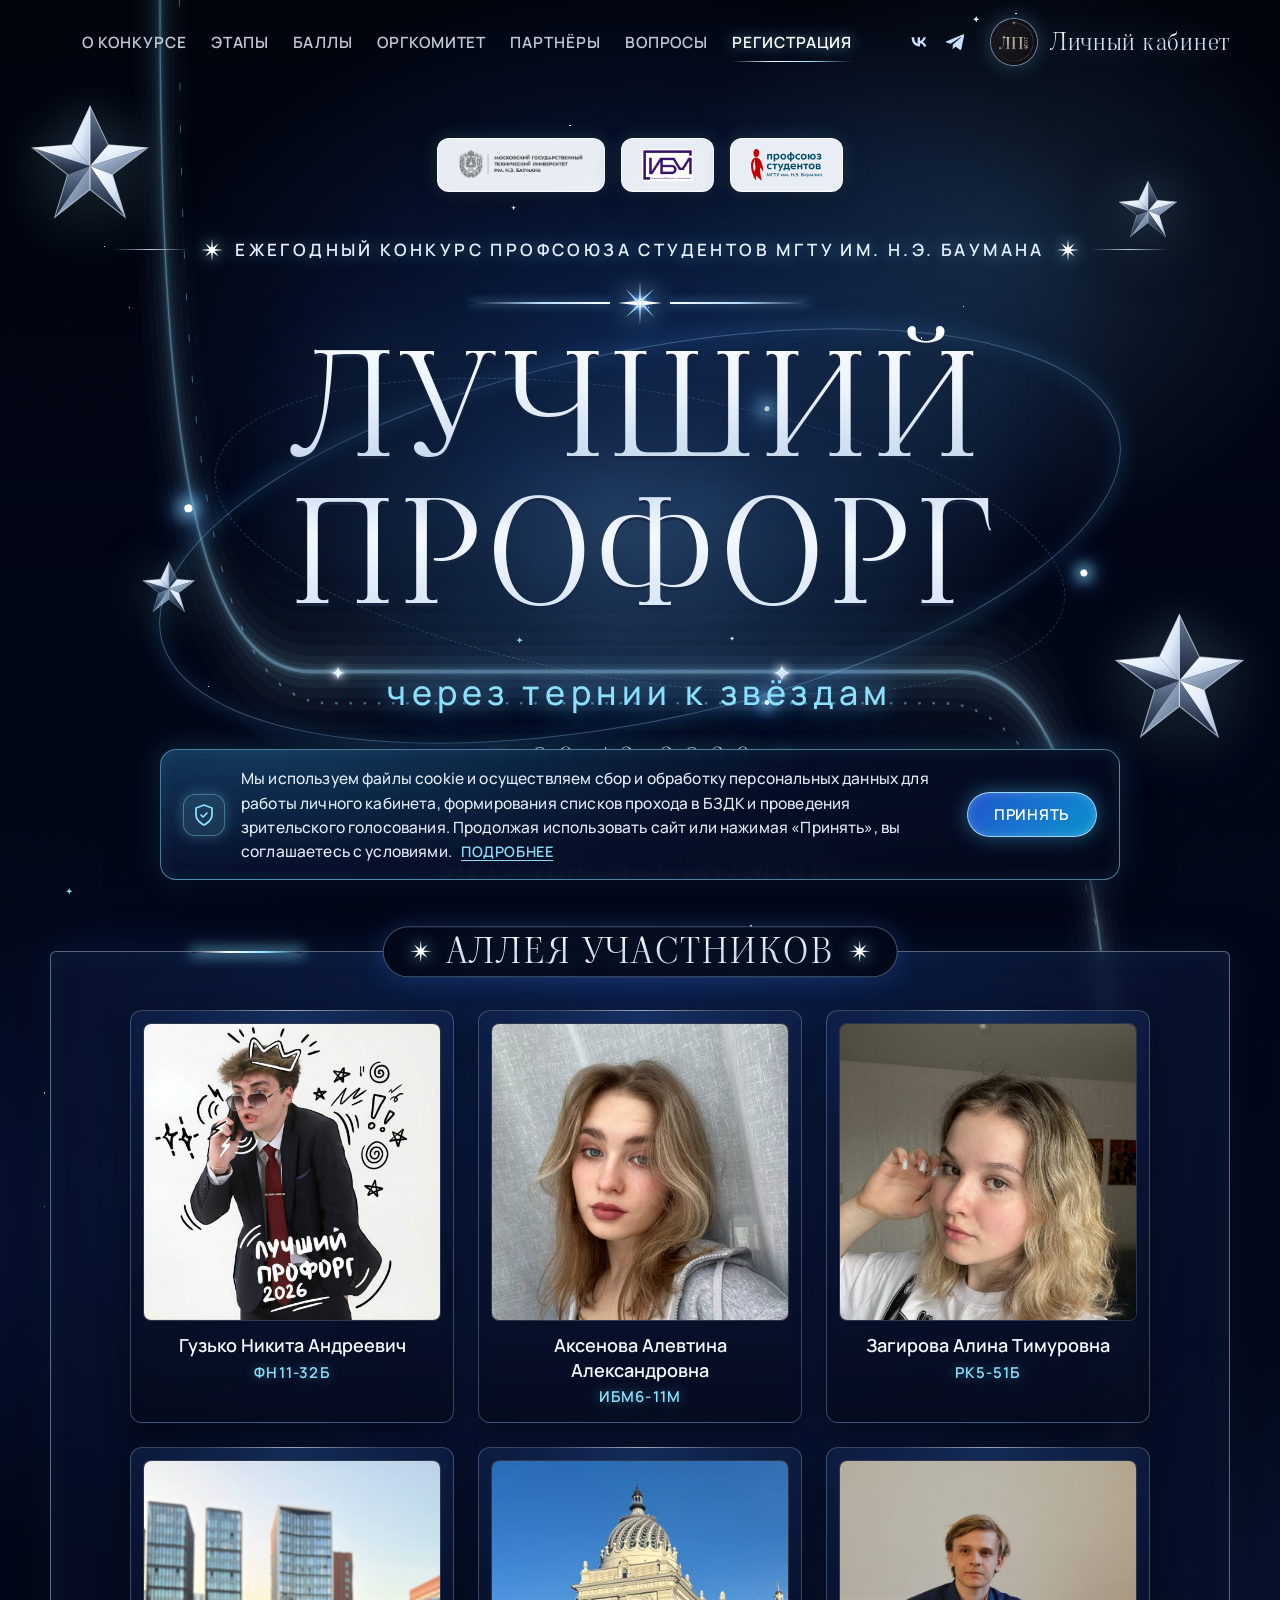
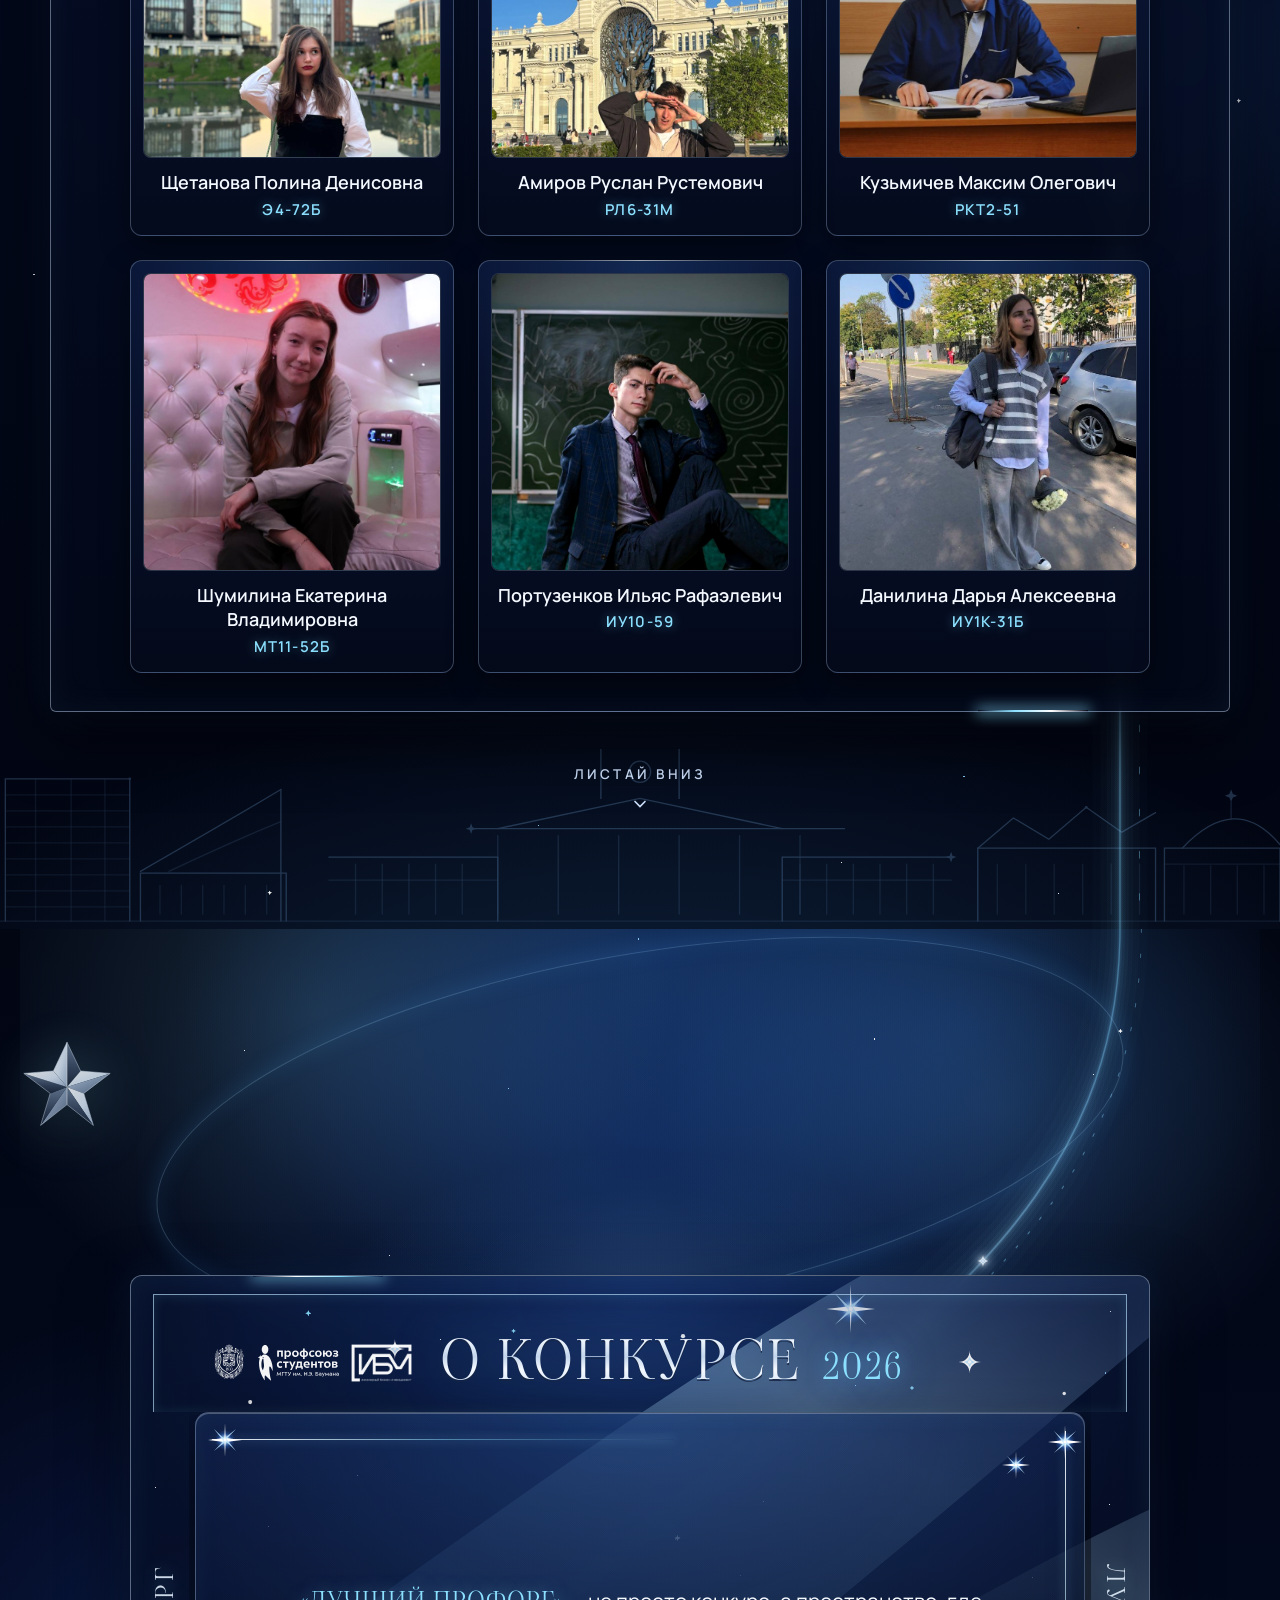
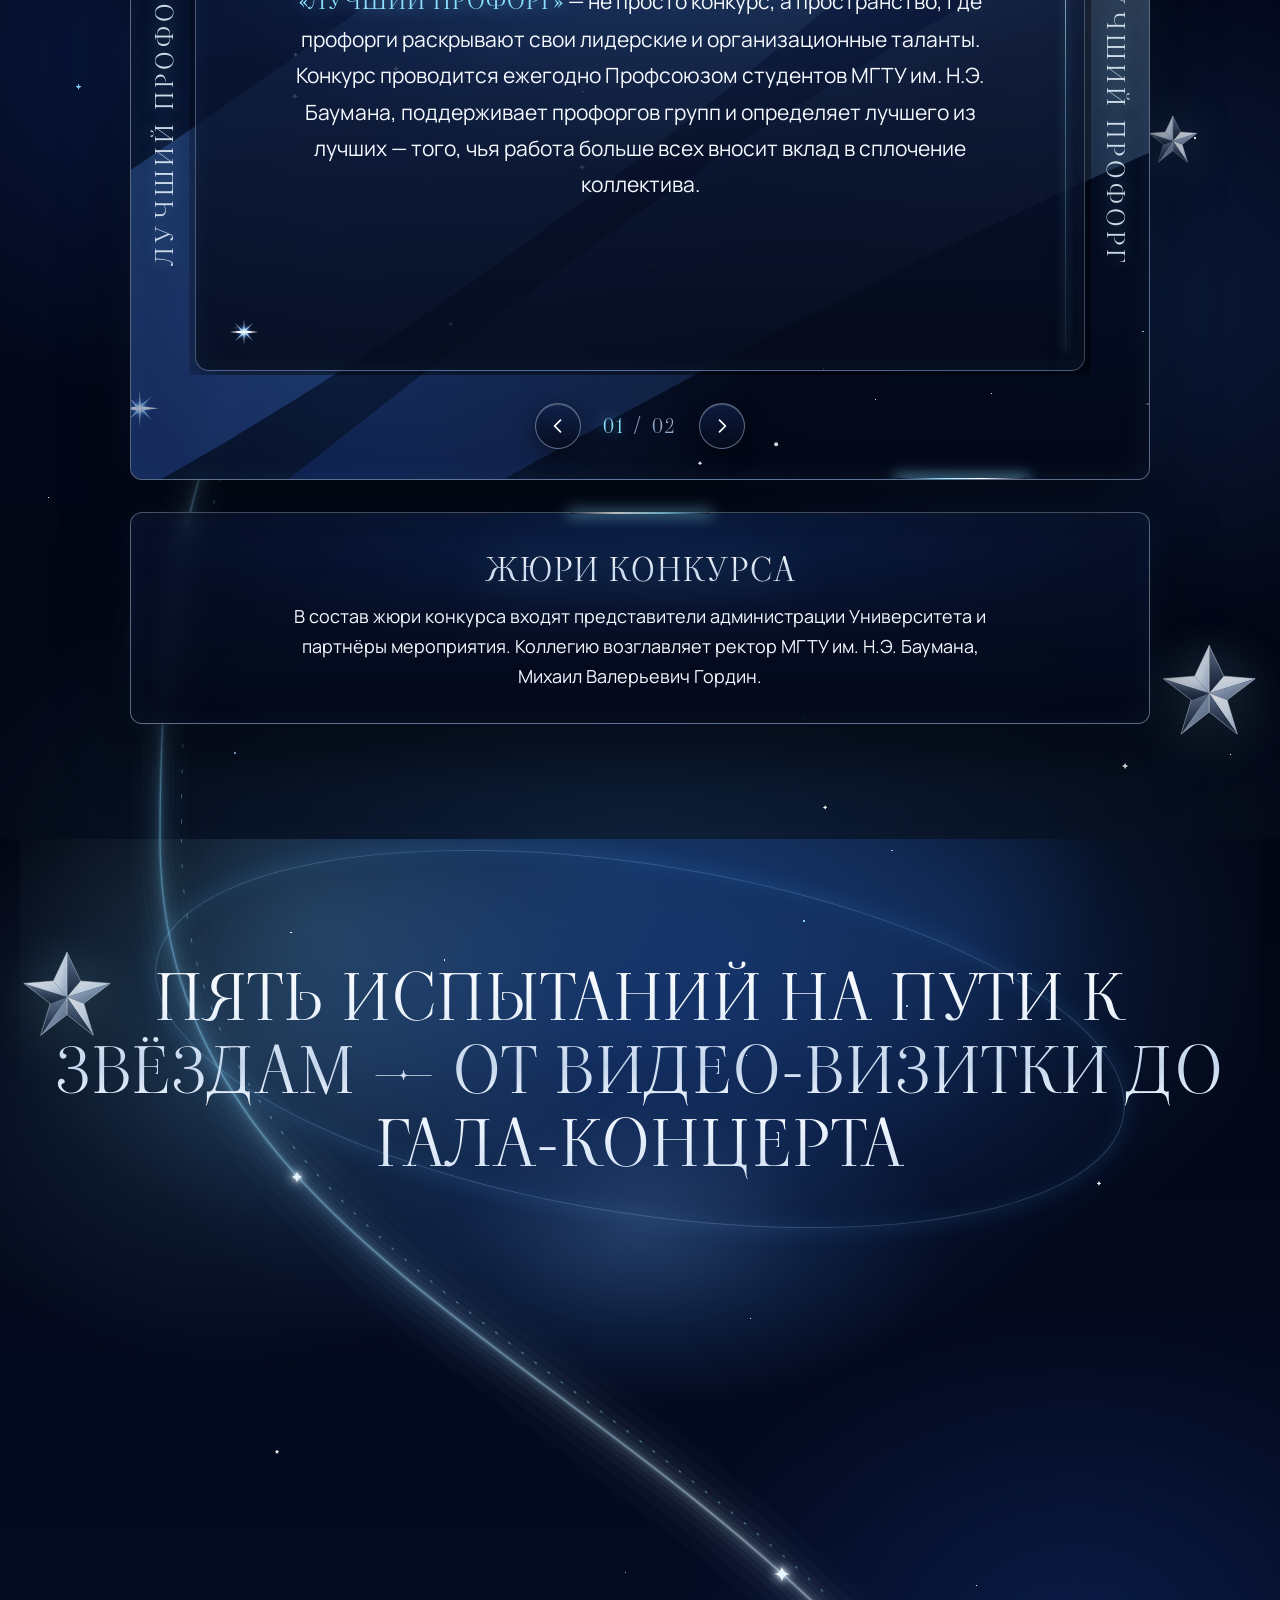
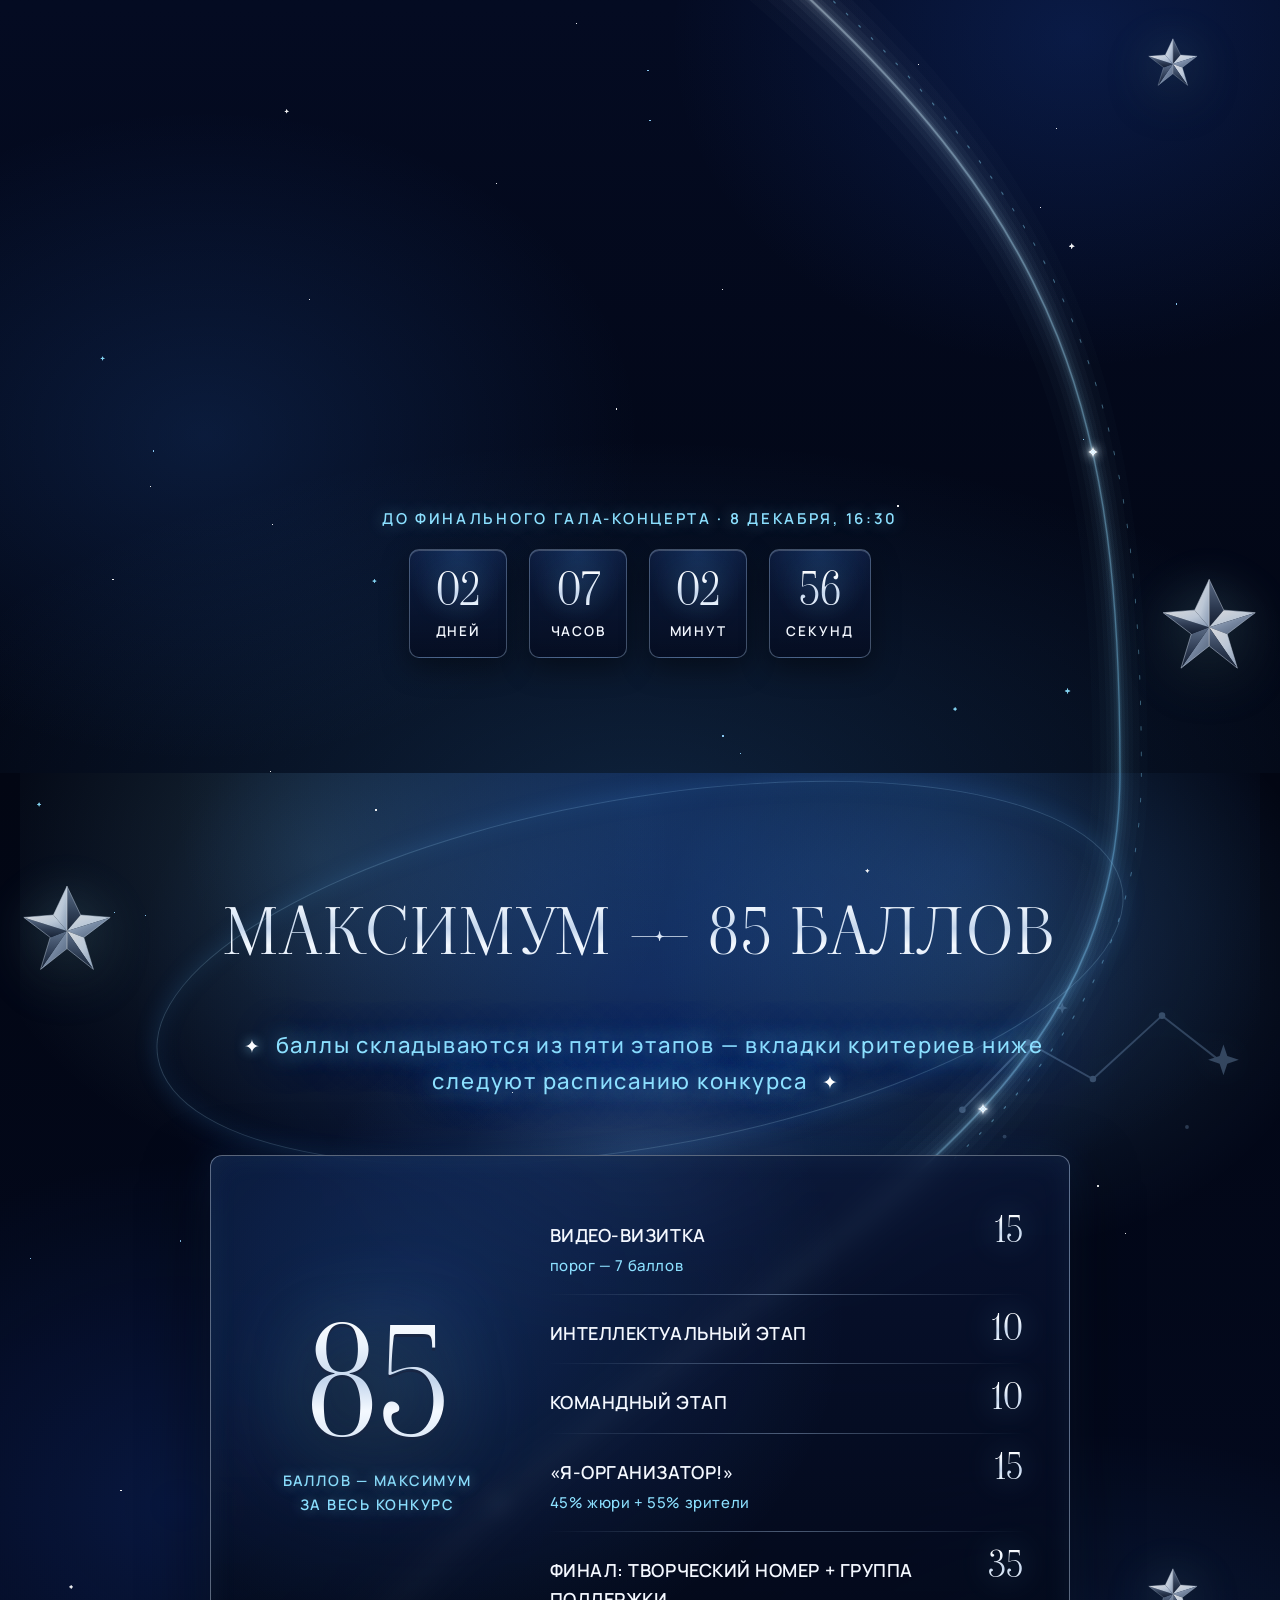
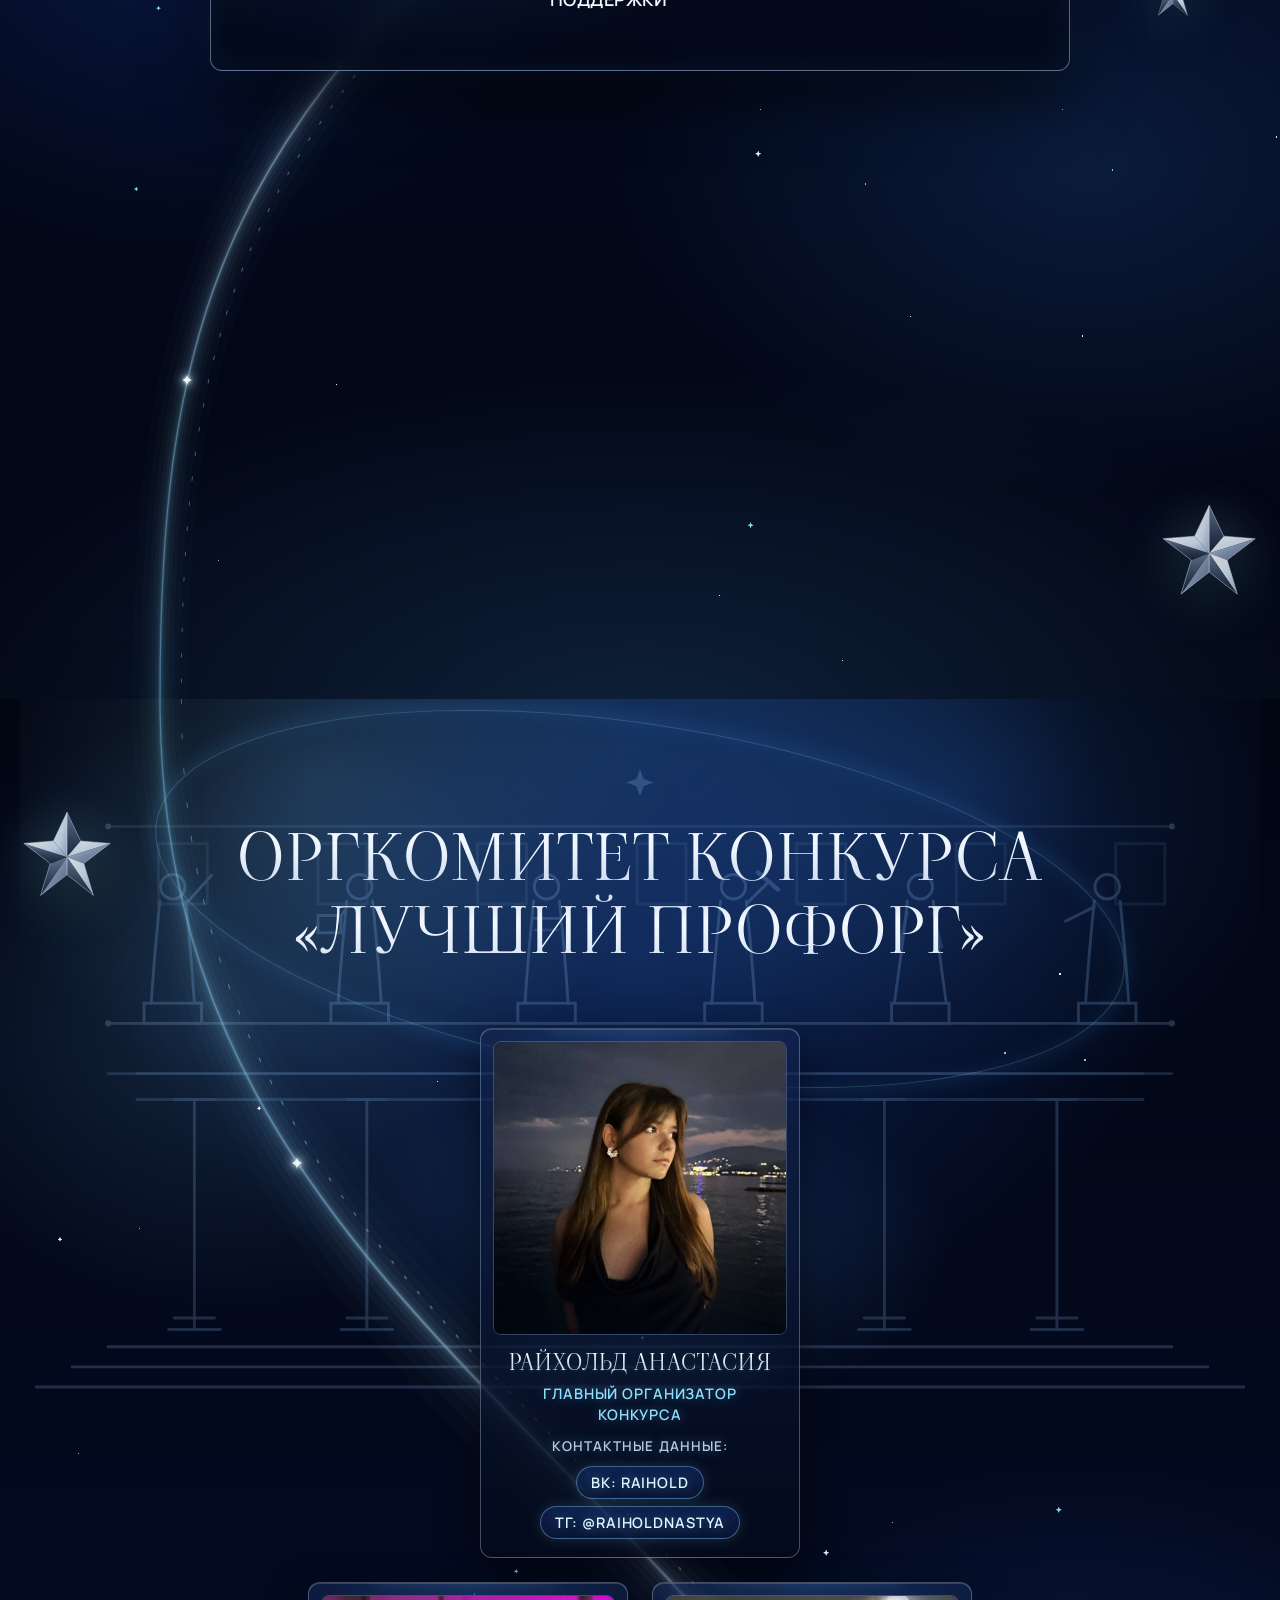
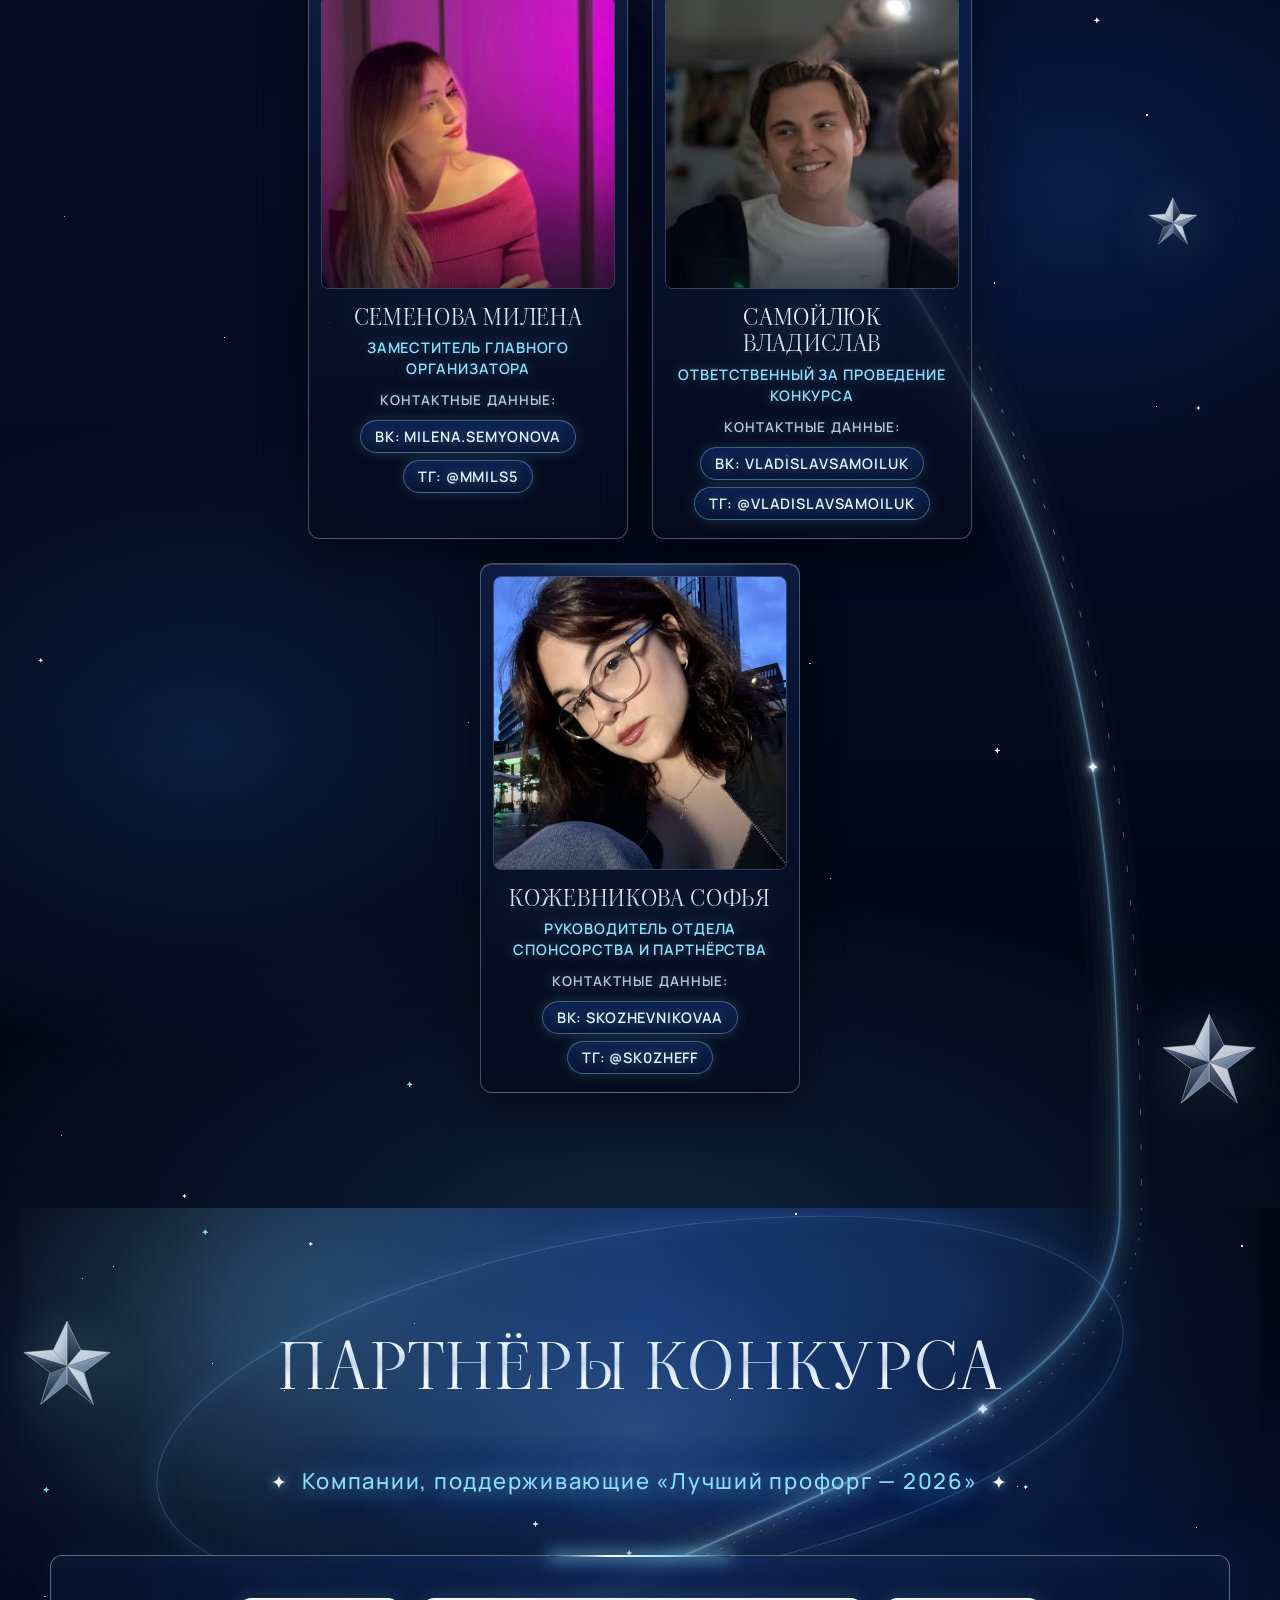
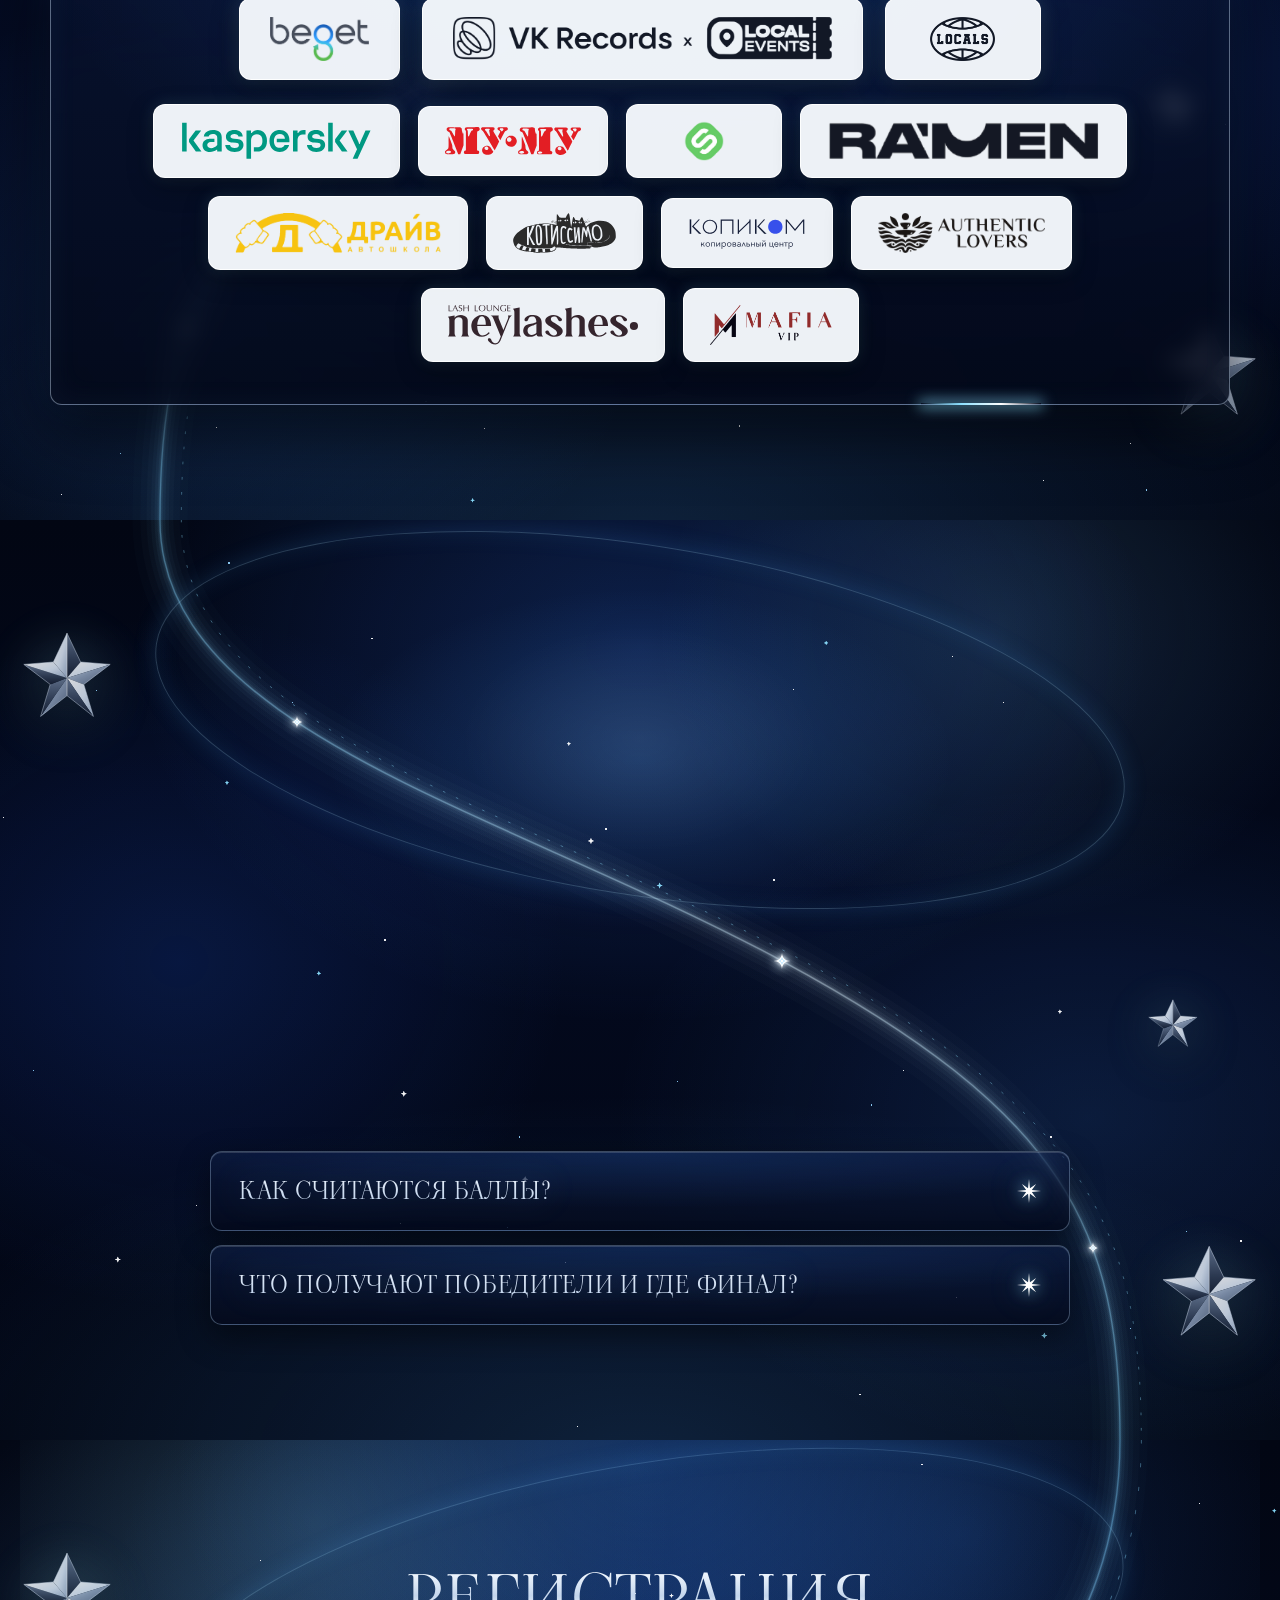
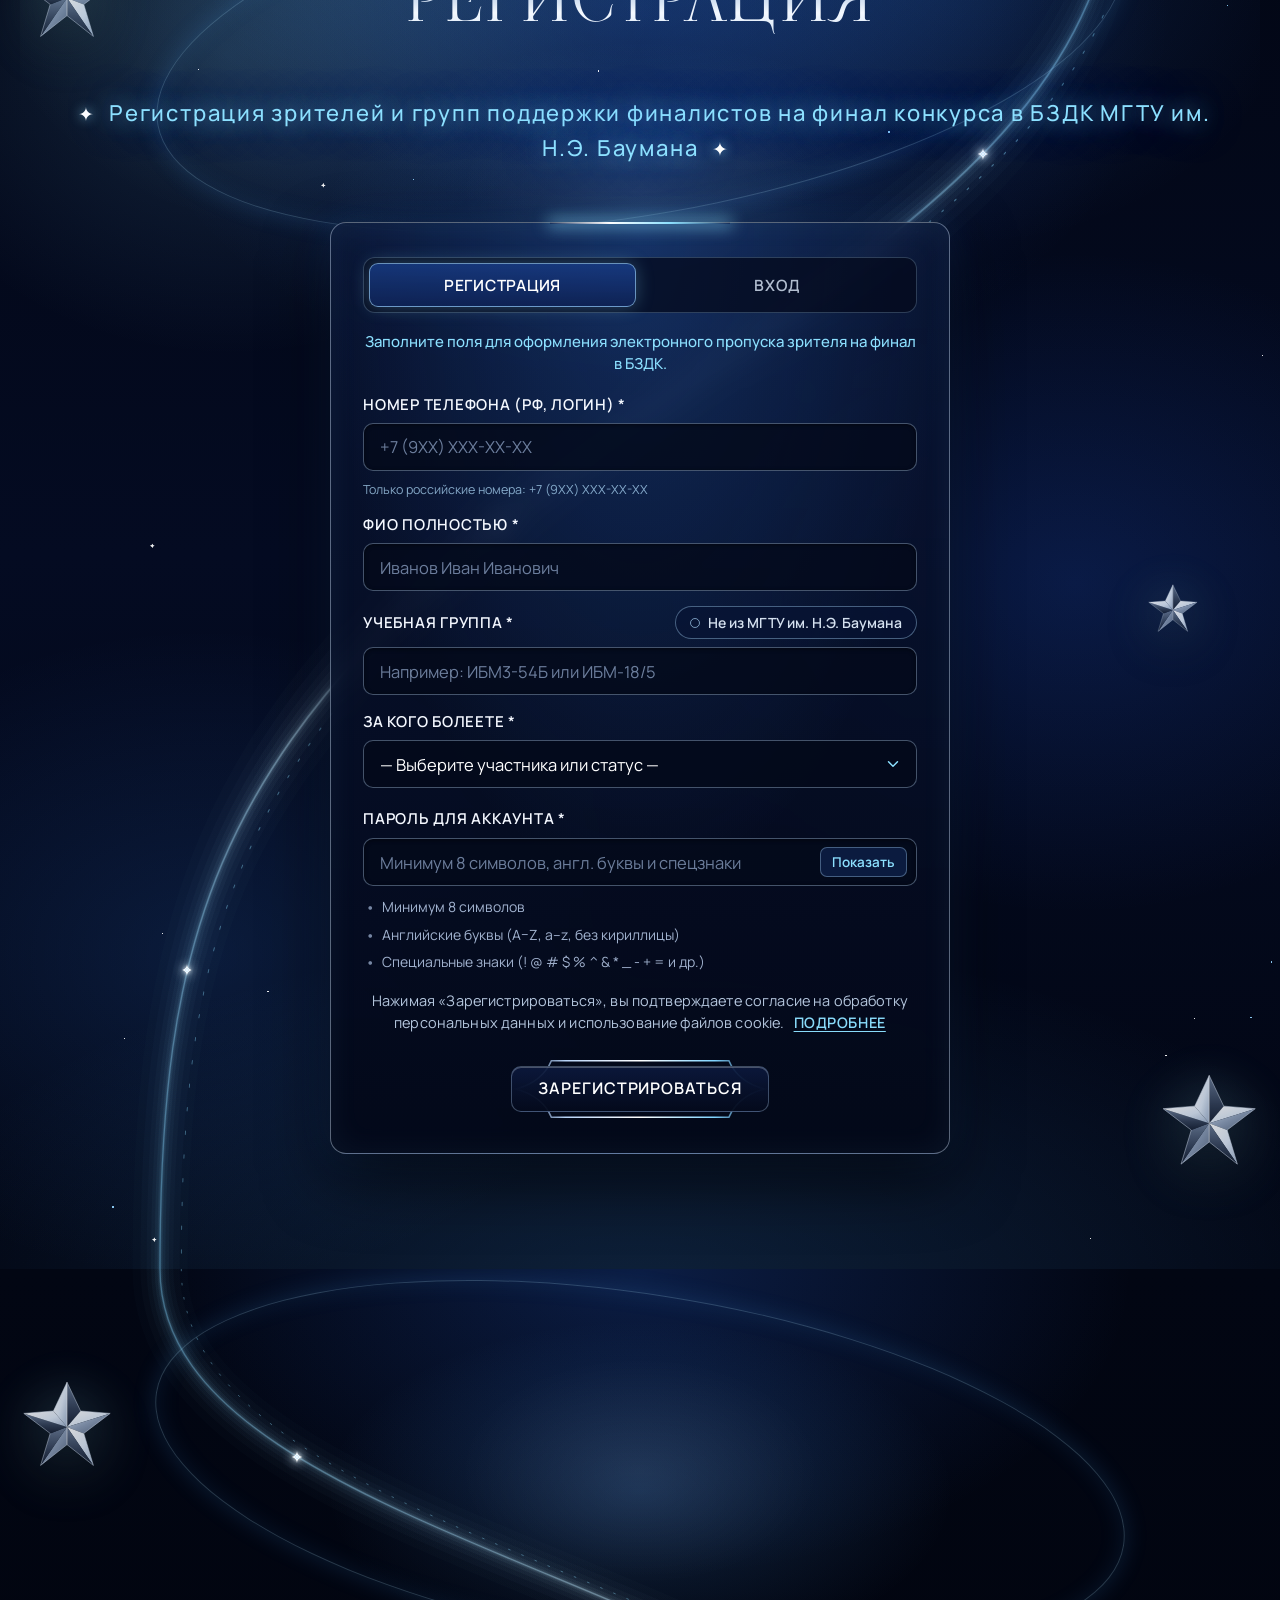
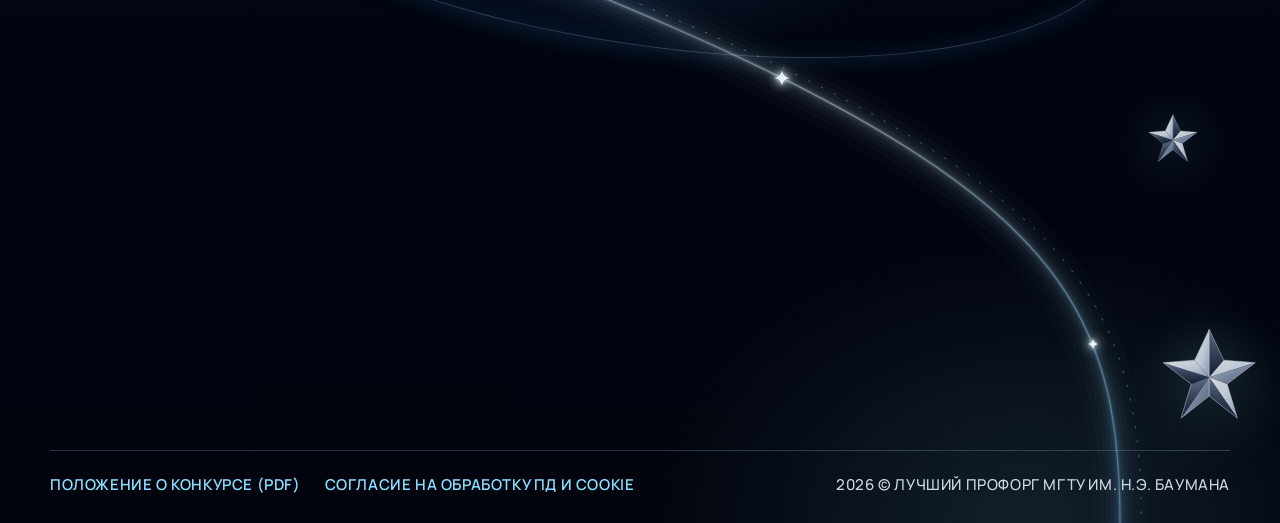
==== commit c23b826c: "Update voting to cookie-only and stack contacts" ====
--- a/index.html
+++ b/index.html
@@ -10,7 +10,7 @@
   <link rel="preconnect" href="https://fonts.googleapis.com">
   <link rel="preconnect" href="https://fonts.gstatic.com" crossorigin>
   <link href="https://fonts.googleapis.com/css2?family=Manrope:wght@400;500;600;700&family=Viaoda+Libre&display=swap" rel="stylesheet">
-  <link rel="stylesheet" href="styles.css?v=80">
+  <link rel="stylesheet" href="styles.css?v=81">
   <style>
     /* На компьютерах дублирующая подпись группы скрыта, видна только синяя колонка */
     .results-table__group-sub { display: none !important; }
@@ -457,7 +457,7 @@
               </div>
             </div>
 
-            <!-- Слайд 2: Результаты 3 этапа (в дизайне загруженной афиши) -->
+            <!-- Слайд 2: Результаты 4 этапа (в дизайне загруженной афиши) -->
             <div class="about-slide">
               <div class="poster-sheet">
                 <div class="poster-sheet__head">
@@ -468,7 +468,7 @@
                   </div>
                   <div class="poster-sheet__title">
                     <strong>РЕЗУЛЬТАТЫ</strong>
-                    <span>3 этапа</span>
+                    <span>4 этапа</span>
                   </div>
                 </div>
                 <div class="poster-sheet__board">
@@ -479,7 +479,7 @@
                     <svg class="poster-sheet__ray-star"><use href="#lens-flare"/></svg>
                   </span>
                   <div class="results-table-wrap">
-                    <table class="results-table" aria-label="Результаты 3 этапа конкурса Лучший профорг">
+                    <table class="results-table" aria-label="Результаты 4 этапа конкурса Лучший профорг">
                       <thead>
                         <tr>
                           <th class="results-table__num" aria-label="Место"></th>
@@ -488,6 +488,7 @@
                           <th class="results-table__stage-th"><b>1</b><span>этап</span></th>
                           <th class="results-table__stage-th"><b>2</b><span>этап</span></th>
                           <th class="results-table__stage-th"><b>3</b><span>этап</span></th>
+                          <th class="results-table__stage-th"><b>4</b><span>этап</span></th>
                           <th class="results-table__sum">Сумма</th>
                         </tr>
                       </thead>
@@ -503,12 +504,13 @@
                           <td>13,2</td>
                           <td>9,6</td>
                           <td>9,5</td>
-                          <td class="results-table__sum">32,3</td>
+                          <td>12</td>
+                          <td class="results-table__sum">44,3</td>
                         </tr>
                         <tr class="is-top">
                           <td class="results-table__num">2</td>
                           <td class="results-table__name">
-                            <span>Аксенова Алевтина Александровна</span>
+                            <span>Аксёнова Алевтина Александровна</span>
                             <span class="results-table__group-sub">ИБМ6-11М</span>
                             <svg class="results-table__spark results-table__spark--2" aria-hidden="true"><use href="#lens-flare"/></svg>
                           </td>
@@ -516,7 +518,8 @@
                           <td>11,8</td>
                           <td>9,6</td>
                           <td>7,5</td>
-                          <td class="results-table__sum">28,9</td>
+                          <td>11,9</td>
+                          <td class="results-table__sum">40,8</td>
                         </tr>
                         <tr class="is-top">
                           <td class="results-table__num">3</td>
@@ -528,10 +531,11 @@
                           <td>10,9</td>
                           <td>8,5</td>
                           <td>8,6</td>
-                          <td class="results-table__sum">28</td>
+                          <td>10,7</td>
+                          <td class="results-table__sum">38,7</td>
                         </tr>
                         <tr>
-                          <td class="results-table__num">4</td>
+                          <td class="results-table__num">4-5</td>
                           <td class="results-table__name">
                             <span>Щетанова Полина Денисовна</span>
                             <span class="results-table__group-sub">Э4-72Б</span>
@@ -540,10 +544,11 @@
                           <td>9,9</td>
                           <td>7,9</td>
                           <td>10</td>
-                          <td class="results-table__sum">27,8</td>
+                          <td>9,9</td>
+                          <td class="results-table__sum">37,7</td>
                         </tr>
                         <tr>
-                          <td class="results-table__num">5</td>
+                          <td class="results-table__num">4-5</td>
                           <td class="results-table__name">
                             <span>Амиров Руслан Рустемович</span>
                             <span class="results-table__group-sub">РЛ6-31М</span>
@@ -552,10 +557,37 @@
                           <td>11,1</td>
                           <td>9,1</td>
                           <td>5,8</td>
-                          <td class="results-table__sum">26</td>
+                          <td>11,7</td>
+                          <td class="results-table__sum">37,7</td>
                         </tr>
                         <tr>
                           <td class="results-table__num">6</td>
+                          <td class="results-table__name">
+                            <span>Шумилина Екатерина Владимировна</span>
+                            <span class="results-table__group-sub">МТ11-52Б</span>
+                          </td>
+                          <td class="results-table__group">МТ11-52Б</td>
+                          <td>8,3</td>
+                          <td>8,4</td>
+                          <td>8,2</td>
+                          <td>11</td>
+                          <td class="results-table__sum">35,9</td>
+                        </tr>
+                        <tr>
+                          <td class="results-table__num">7</td>
+                          <td class="results-table__name">
+                            <span>Портузенков Ильяс Рафаэлевич</span>
+                            <span class="results-table__group-sub">ИУ10-59</span>
+                          </td>
+                          <td class="results-table__group">ИУ10-59</td>
+                          <td>7,2</td>
+                          <td>10</td>
+                          <td>6</td>
+                          <td>12</td>
+                          <td class="results-table__sum">35,2</td>
+                        </tr>
+                        <tr>
+                          <td class="results-table__num">8</td>
                           <td class="results-table__name">
                             <span>Кузьмичев Максим Олегович</span>
                             <span class="results-table__group-sub">РКТ2-51</span>
@@ -564,31 +596,8 @@
                           <td>9,6</td>
                           <td>8,7</td>
                           <td>7,5</td>
-                          <td class="results-table__sum">25,8</td>
-                        </tr>
-                        <tr>
-                          <td class="results-table__num">7</td>
-                          <td class="results-table__name">
-                            <span>Шумилина Екатерина Владимировна</span>
-                            <span class="results-table__group-sub">МТ11-52Б</span>
-                          </td>
-                          <td class="results-table__group">МТ11-52Б</td>
-                          <td>8,3</td>
-                          <td>8,4</td>
-                          <td>8,2</td>
-                          <td class="results-table__sum">24,9</td>
-                        </tr>
-                        <tr>
-                          <td class="results-table__num">8</td>
-                          <td class="results-table__name">
-                            <span>Портузенков Ильяс Рафаэлевич</span>
-                            <span class="results-table__group-sub">ИУ10-59</span>
-                          </td>
-                          <td class="results-table__group">ИУ10-59</td>
-                          <td>7,2</td>
-                          <td>10</td>
-                          <td>6</td>
-                          <td class="results-table__sum">23,2</td>
+                          <td>8,6</td>
+                          <td class="results-table__sum">34,4</td>
                         </tr>
                         <tr>
                           <td class="results-table__num">9</td>
@@ -600,7 +609,8 @@
                           <td>7,1</td>
                           <td>7,2</td>
                           <td>6,9</td>
-                          <td class="results-table__sum">21,2</td>
+                          <td>11,9</td>
+                          <td class="results-table__sum">33,1</td>
                         </tr>
                       </tbody>
                     </table>
--- a/styles.css
+++ b/styles.css
@@ -1712,7 +1712,8 @@
   white-space: nowrap;
 }
 .results-table__num {
-  width: 36px;
+  width: 44px;
+  min-width: 40px;
   font-family: var(--font-display);
   font-size: 18px;
   color: var(--accent) !important;
@@ -2994,7 +2995,7 @@
     display: none !important;
   }
   .results-table__group-sub {
-    display: block;
+    display: block !important;
     font-size: 11px;
     font-weight: 600;
     color: var(--accent);
@@ -3005,9 +3006,10 @@
     line-height: 1.1;
   }
   .results-table__num {
-    width: 22px;
+    width: 32px;
+    min-width: 30px;
     padding: 7px 2px !important;
-    font-size: 15px;
+    font-size: 13.5px;
   }
   .results-table__name {
     padding-left: 6px !important;
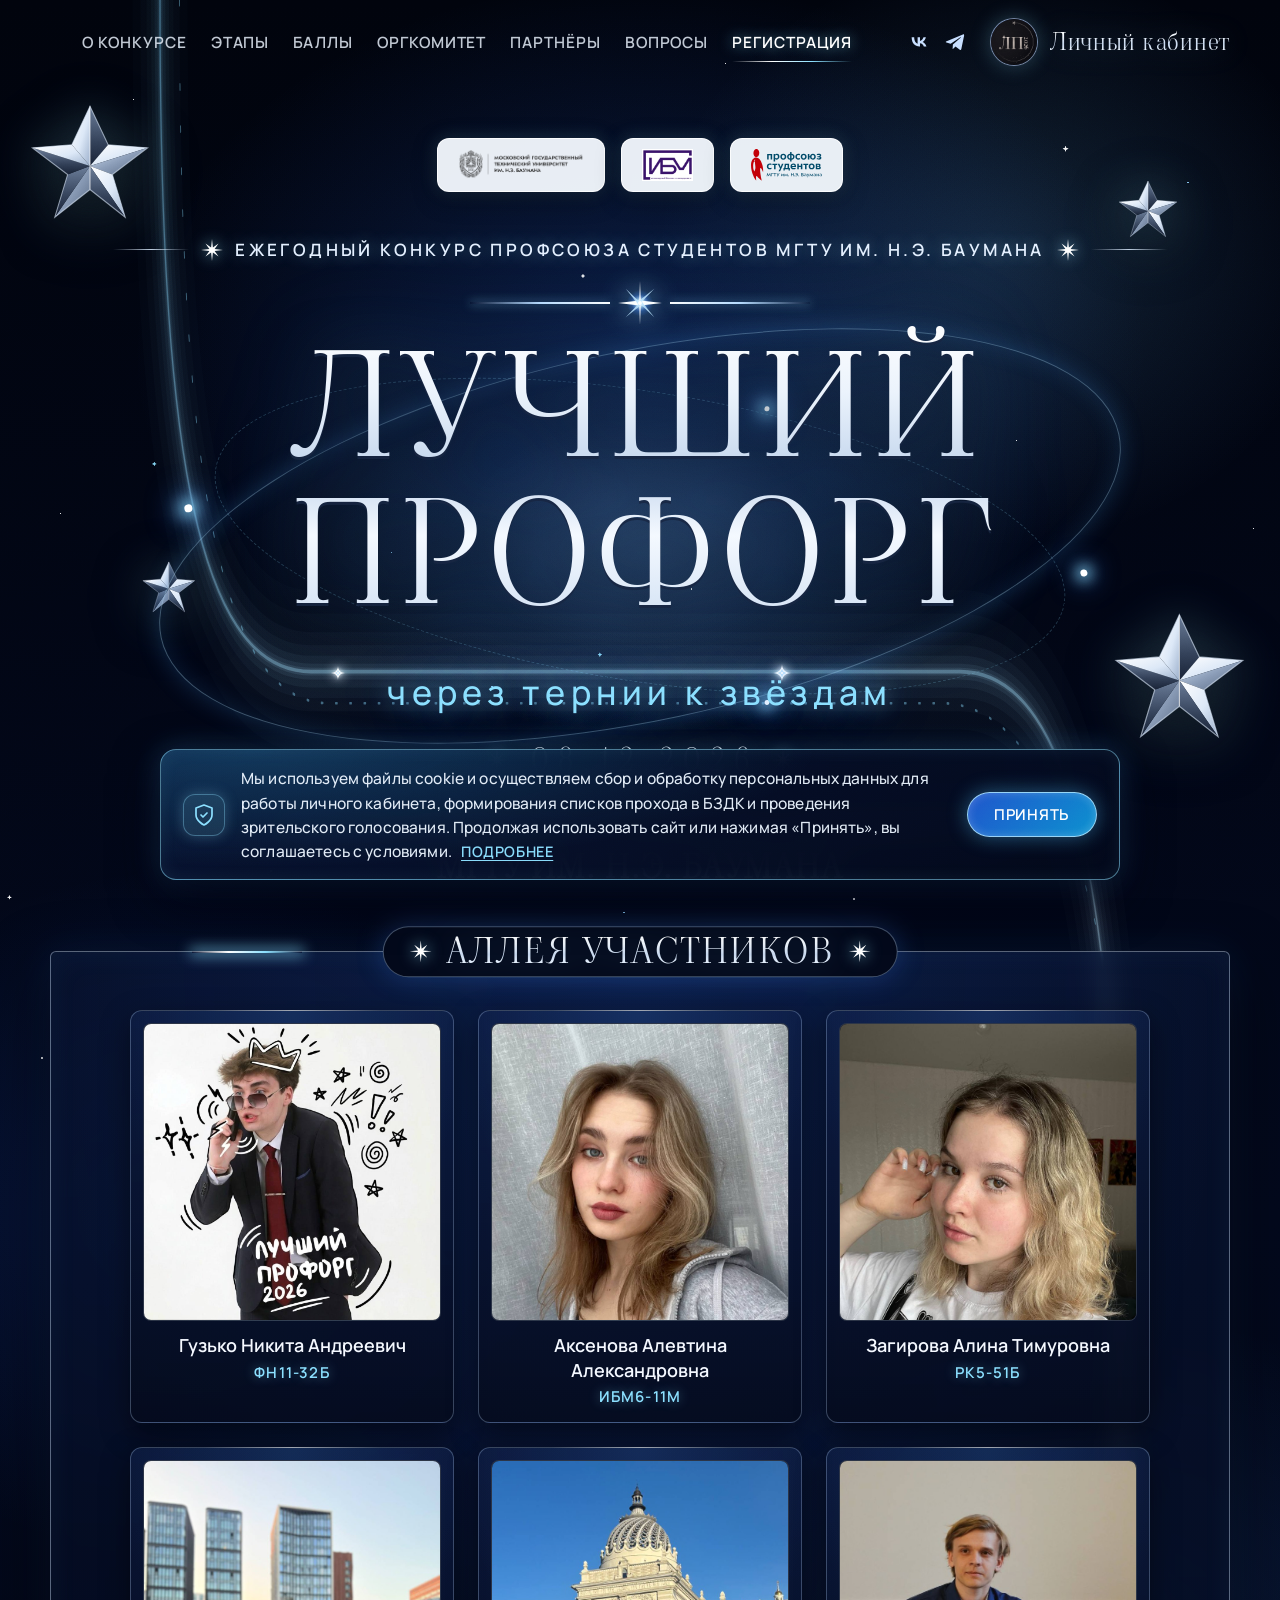
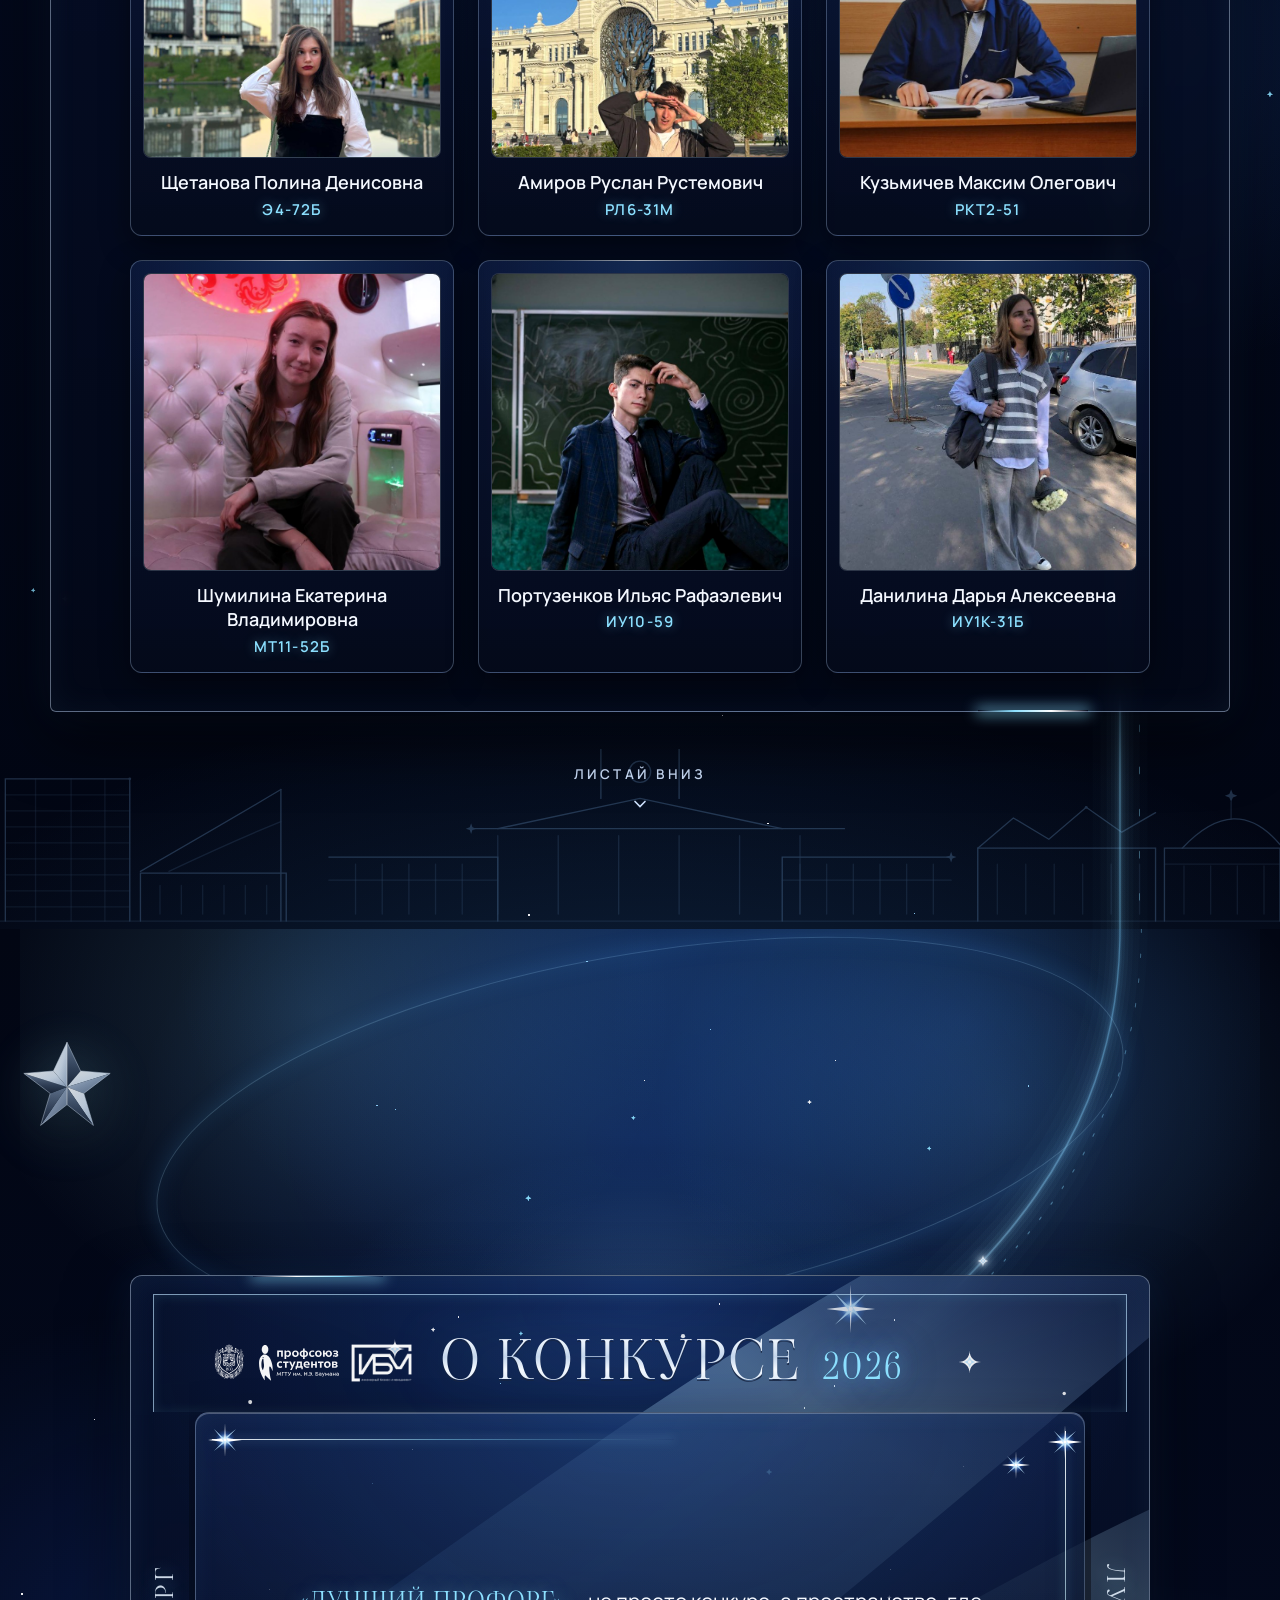
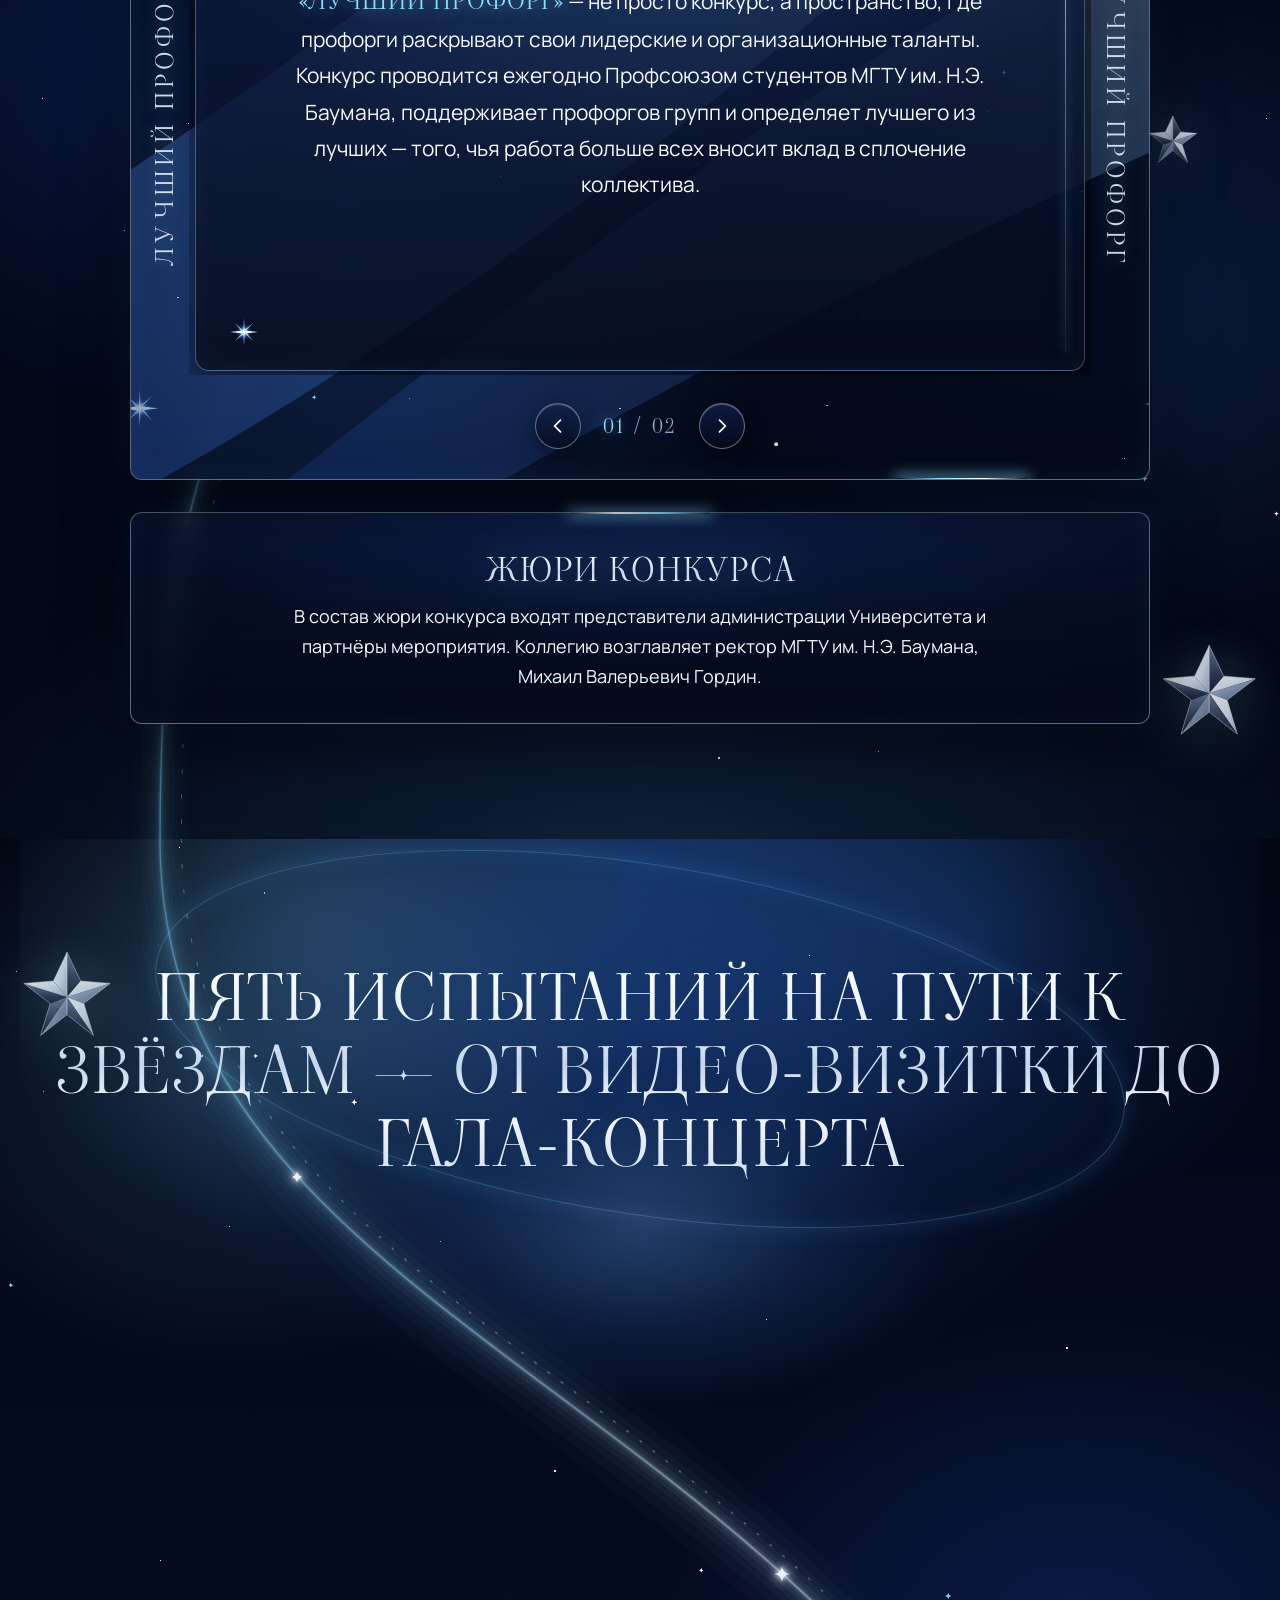
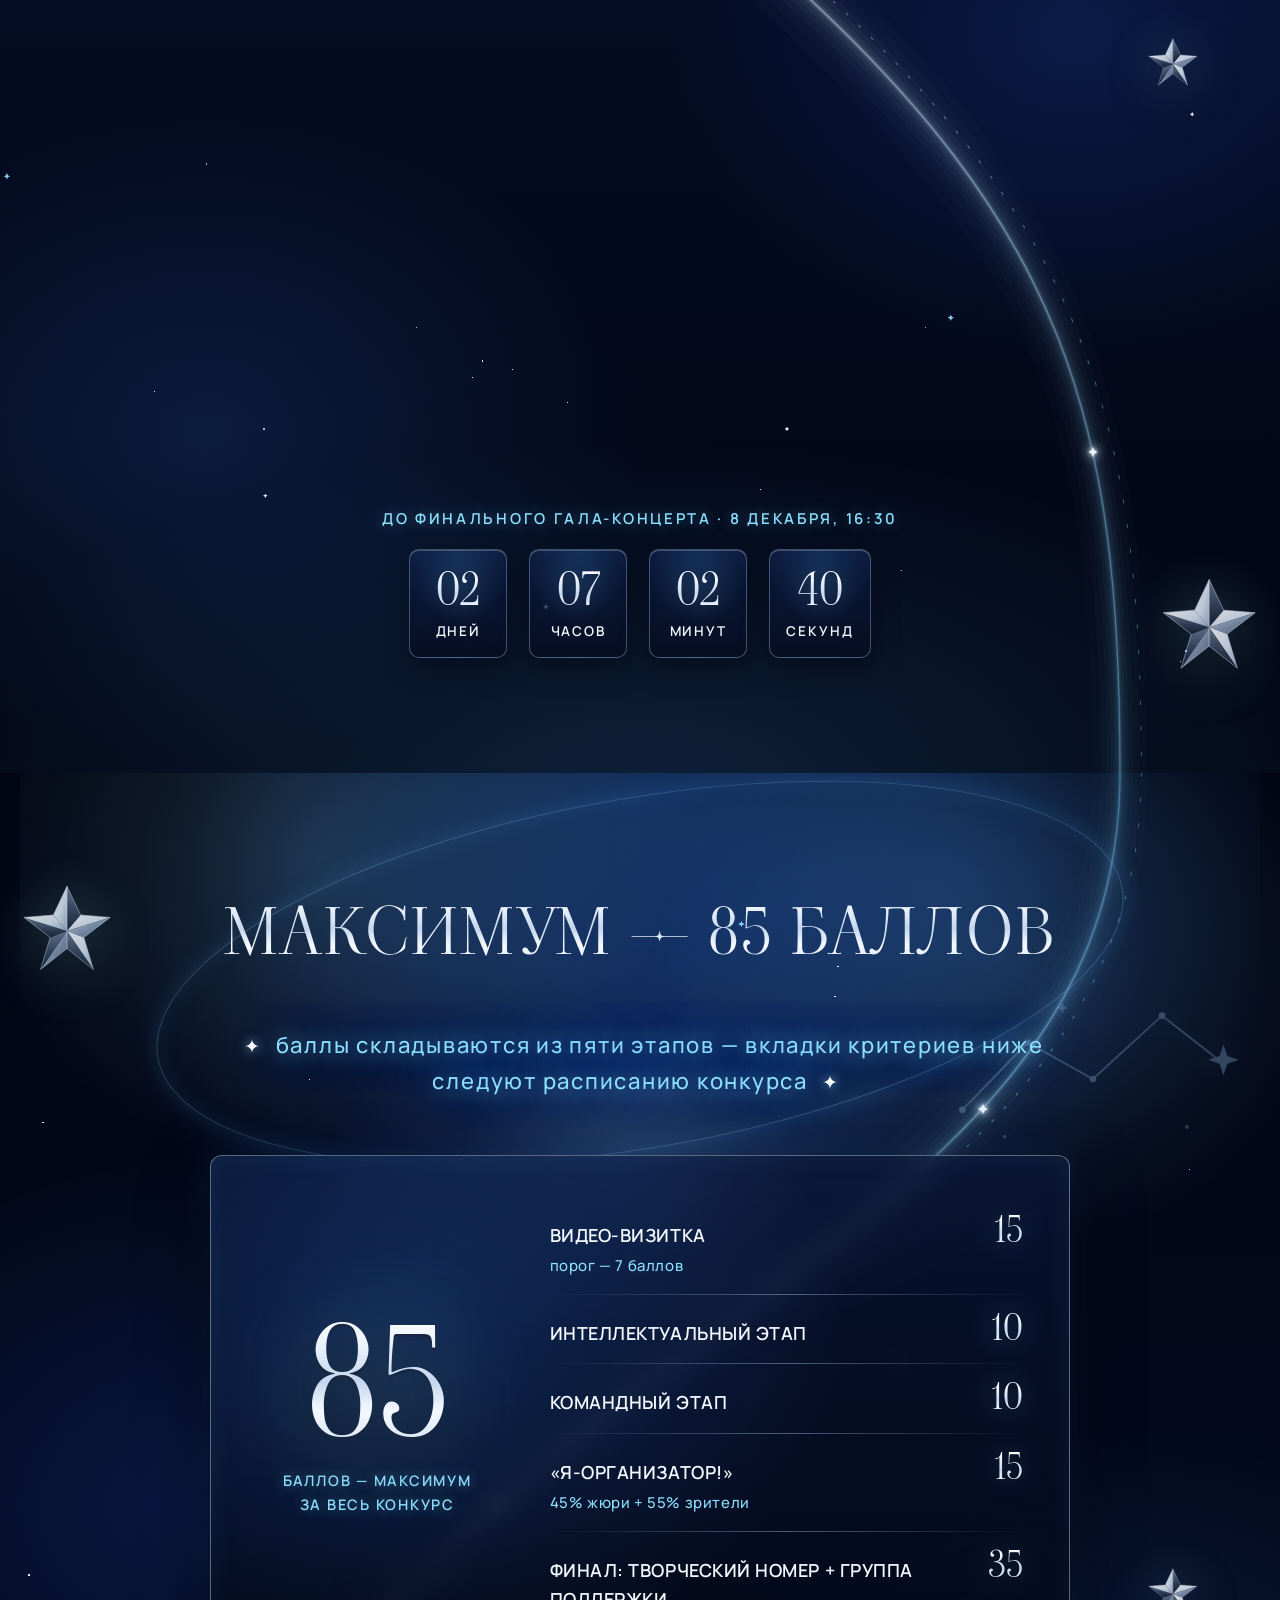
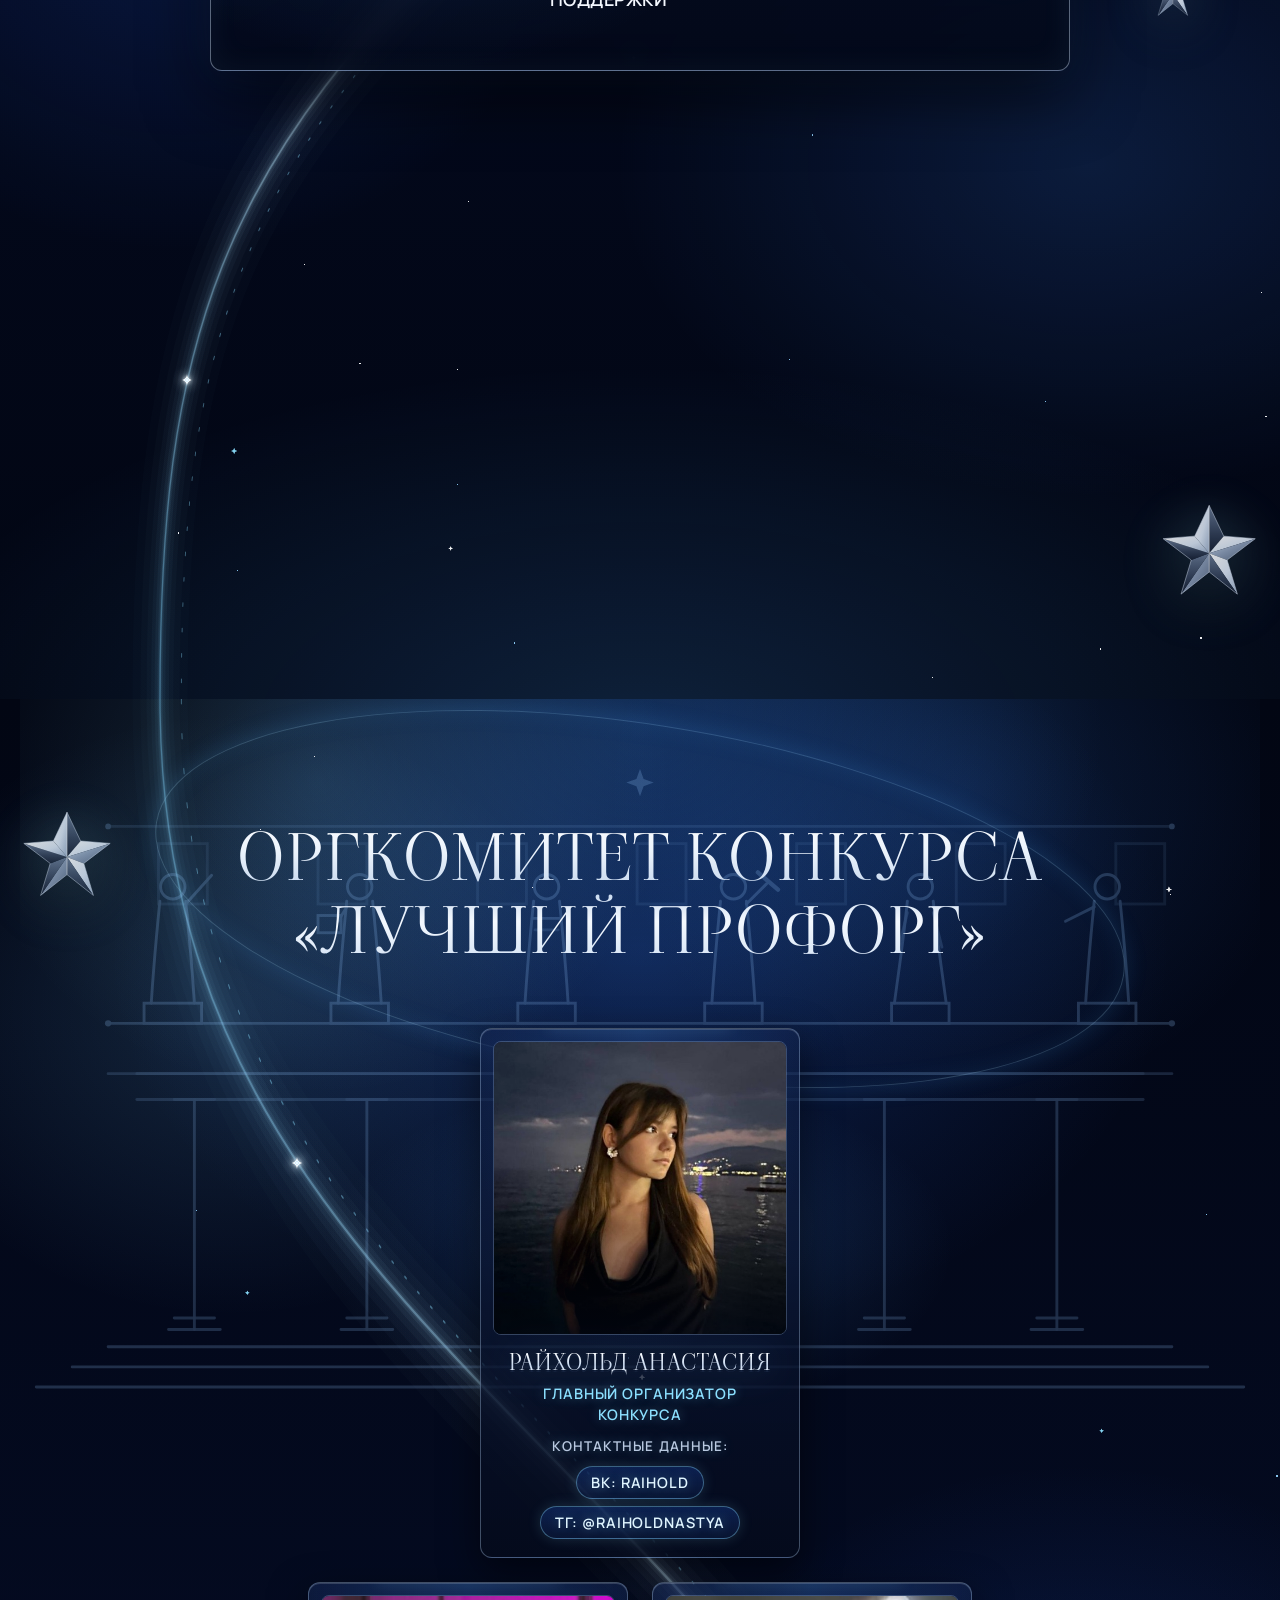
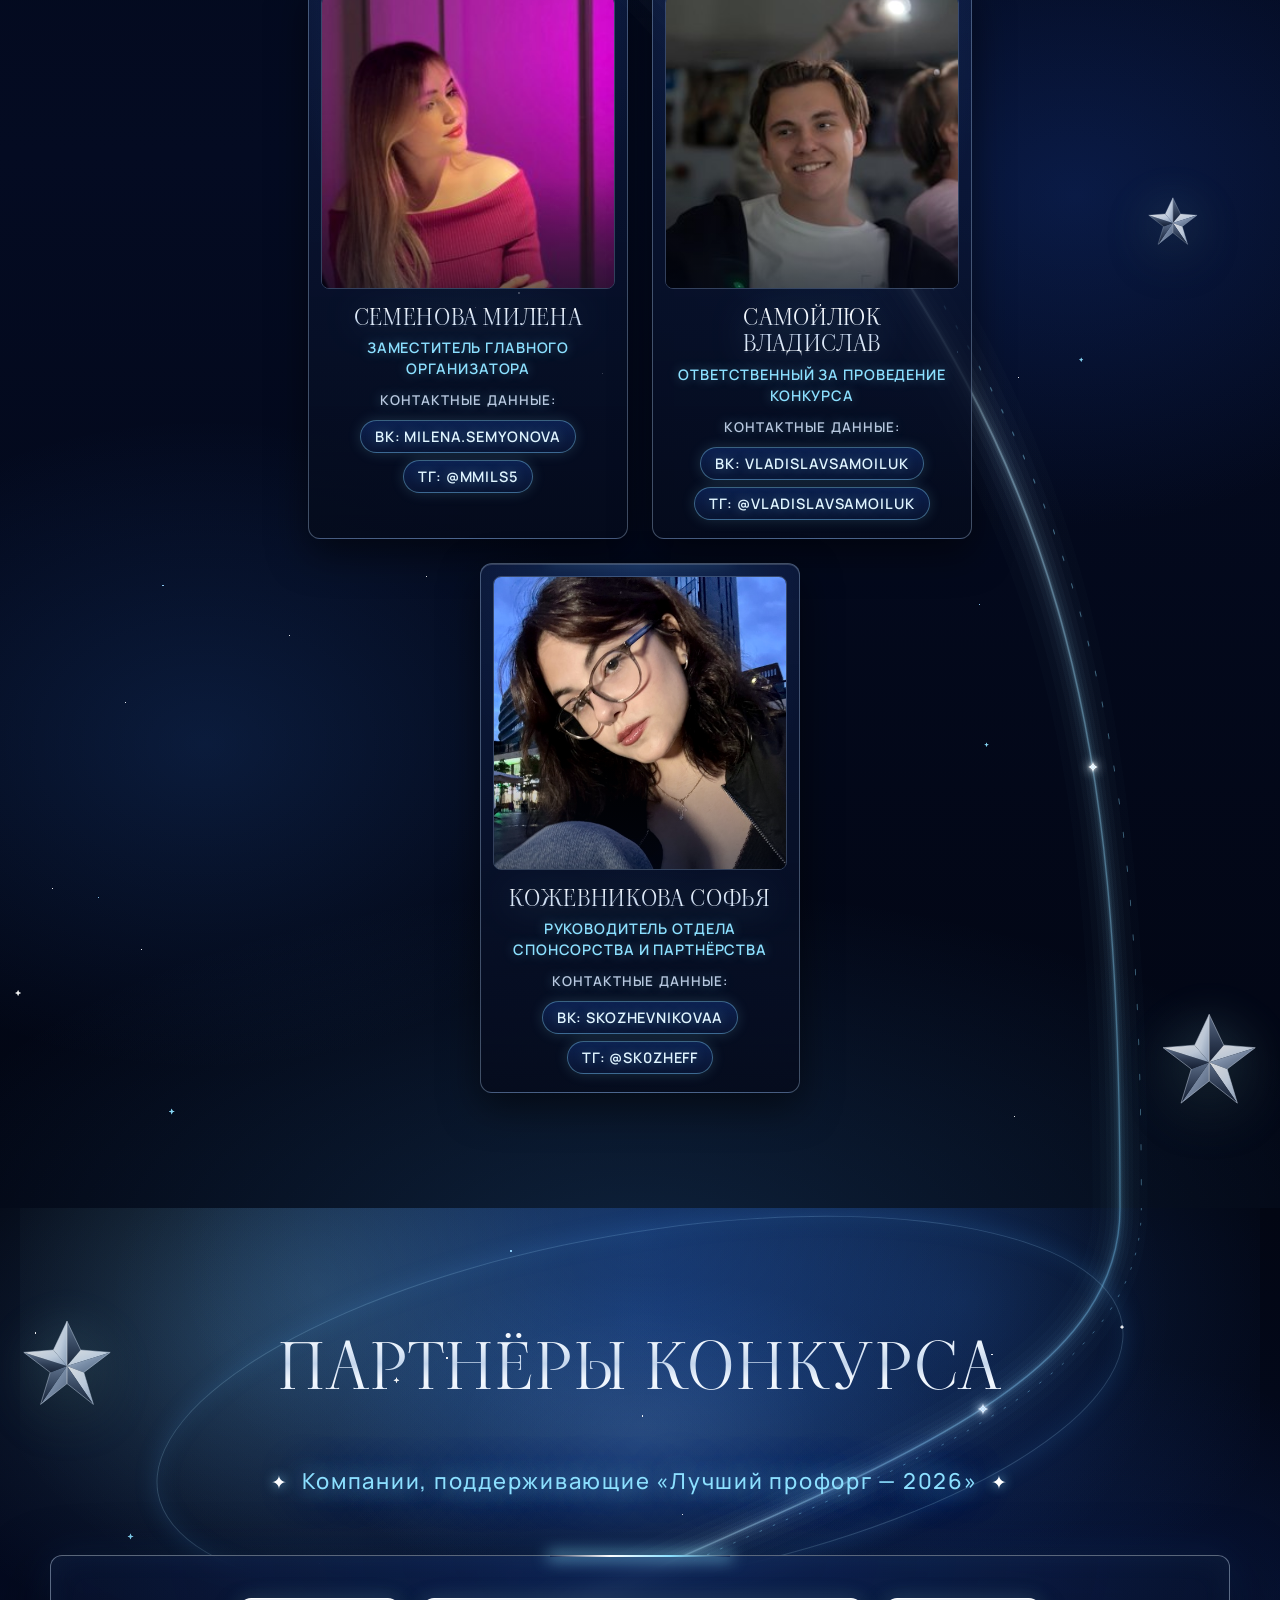
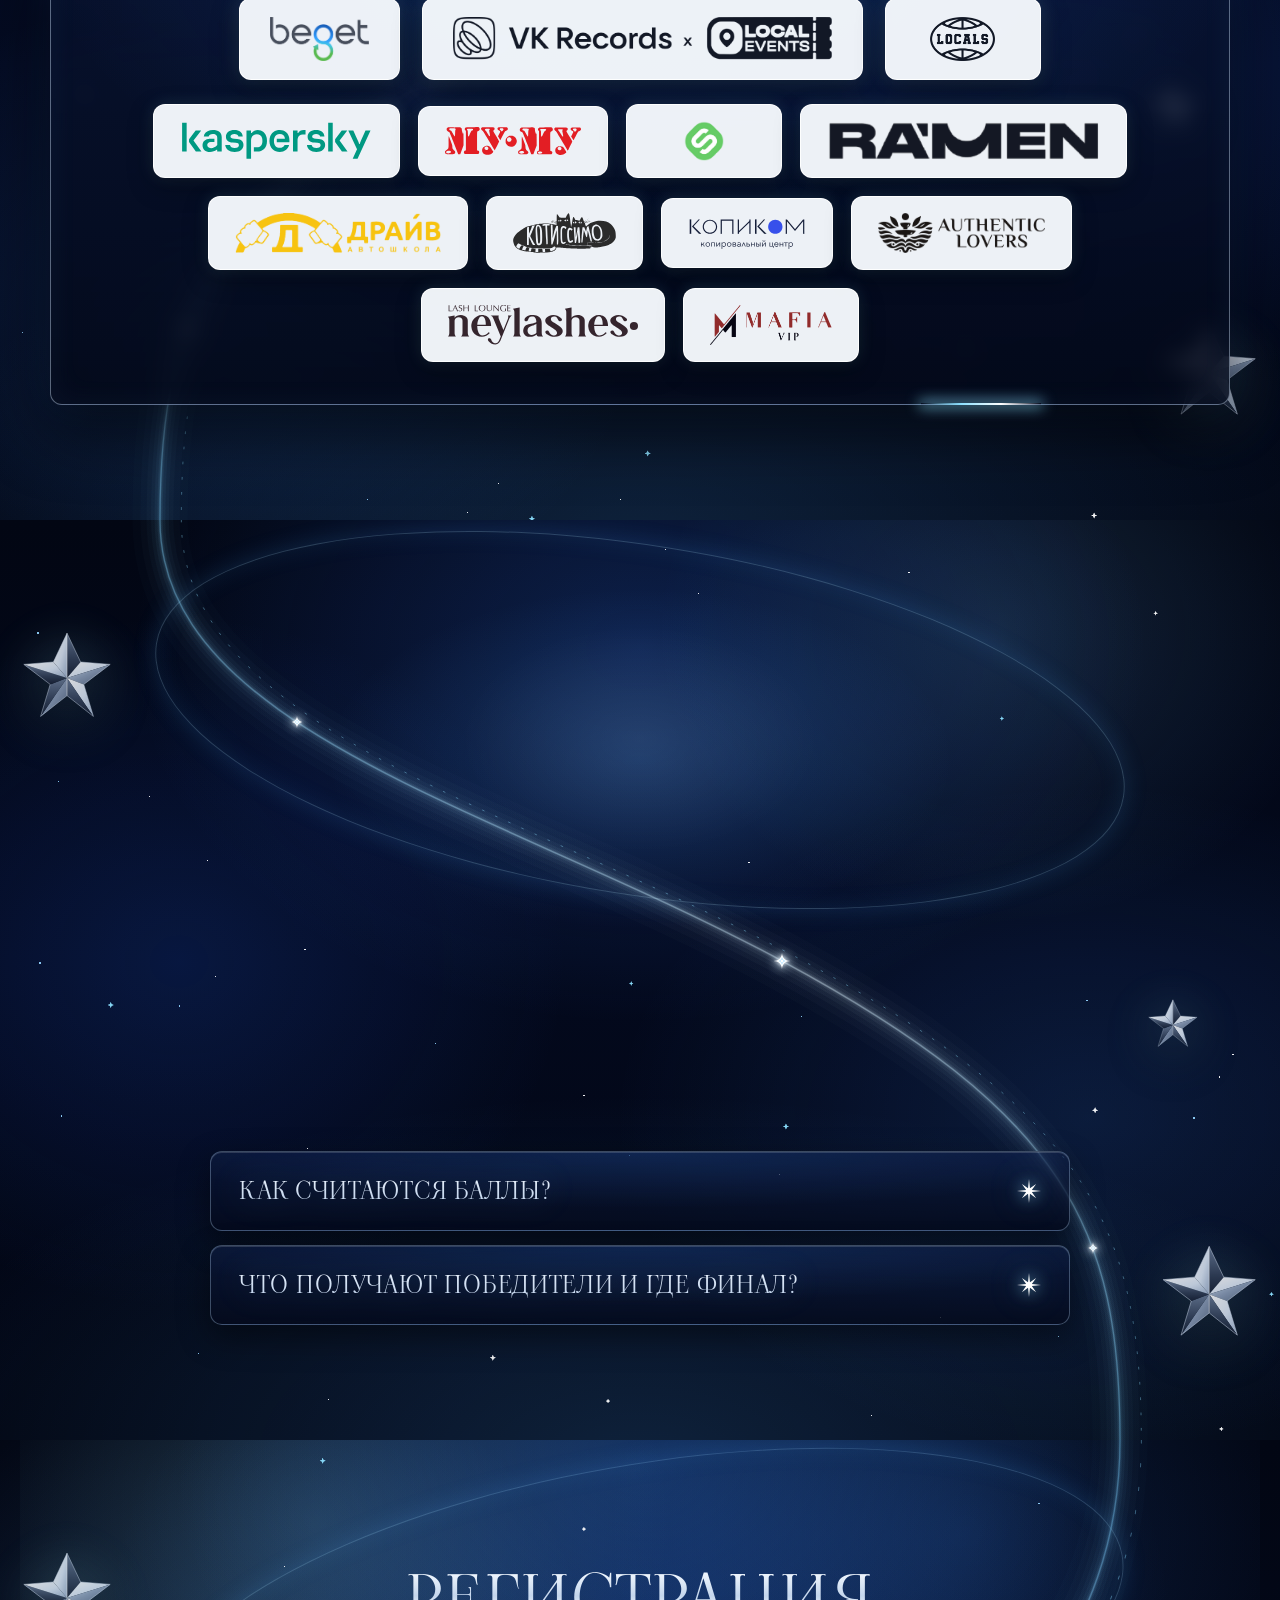
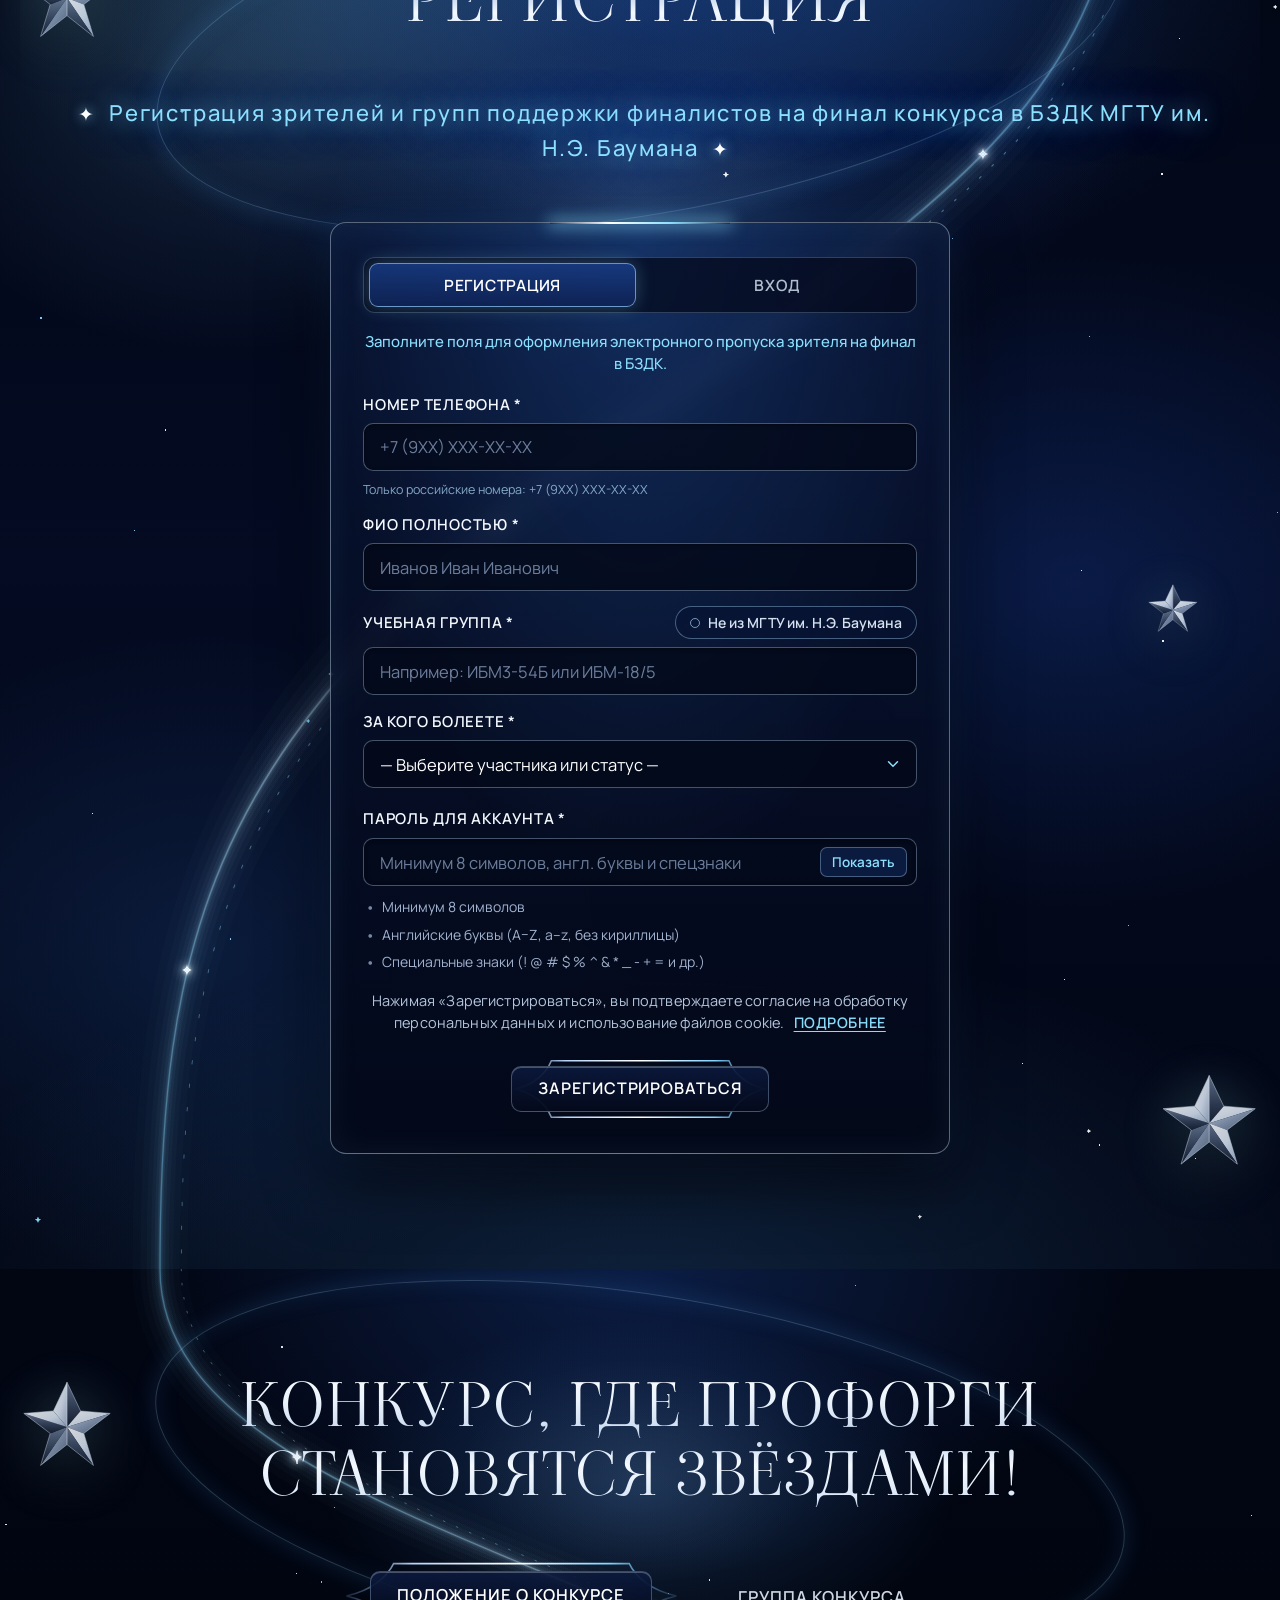
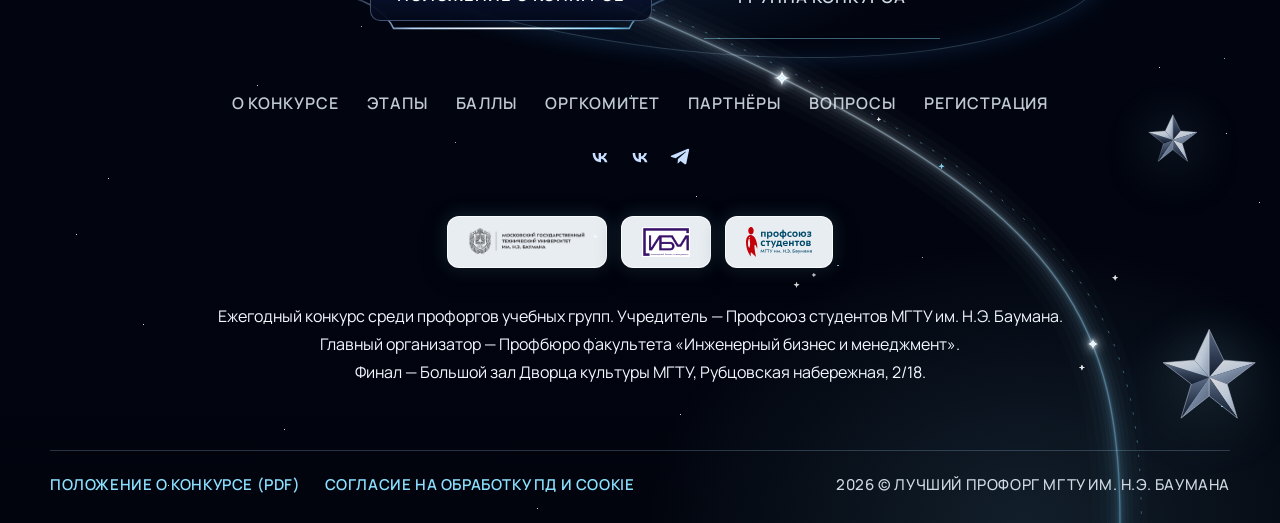
==== commit 0f5ed5ee: "Remove login wording from registration cabinet" ====
--- a/index.html
+++ b/index.html
@@ -1156,7 +1156,7 @@
             <p class="cabinet-form__hint">Заполните поля для оформления электронного пропуска зрителя на финал в БЗДК.</p>
 
             <label class="vote-auth__field">
-              <span>Номер телефона (РФ, логин) *</span>
+              <span>Номер телефона *</span>
               <input type="tel" id="regPhoneInput" name="phone" placeholder="+7 (9XX) XXX-XX-XX" required autocomplete="tel" maxlength="18" inputmode="tel">
               <small class="field-hint" id="regPhoneHint">Только российские номера: +7 (9XX) XXX-XX-XX</small>
             </label>
@@ -1226,11 +1226,11 @@
 
           <!-- Форма входа -->
           <form class="cabinet-form reg-form" id="cabinetLoginForm" autocomplete="off" hidden novalidate>
-            <p class="cabinet-form__hint">Введите номер телефона, указанный при регистрации (или логин администратора), и пароль.</p>
+            <p class="cabinet-form__hint">Введите номер телефона, указанный при регистрации, и пароль.</p>
 
             <label class="vote-auth__field">
-              <span>Номер телефона или логин *</span>
-              <input type="text" id="loginPhoneInput" name="login" placeholder="+7 (9XX) XXX-XX-XX" required autocomplete="username">
+              <span>Номер телефона *</span>
+              <input type="text" id="loginPhoneInput" name="login" placeholder="+7 (9XX) XXX-XX-XX" required autocomplete="tel">
             </label>
 
             <div class="vote-auth__field">
@@ -1272,7 +1272,7 @@
               <b class="cabinet-profile__val" id="cabProfileName">—</b>
             </div>
             <div class="cabinet-profile__row">
-              <span class="cabinet-profile__label">Номер телефона (логин):</span>
+              <span class="cabinet-profile__label">Номер телефона:</span>
               <b class="cabinet-profile__val" id="cabProfilePhone">—</b>
             </div>
             <div class="cabinet-profile__row">
@@ -1498,6 +1498,6 @@
     </div>
   </div>
 
-  <script src="script.js?v=80"></script>
+  <script src="script.js?v=81"></script>
 </body>
 </html>
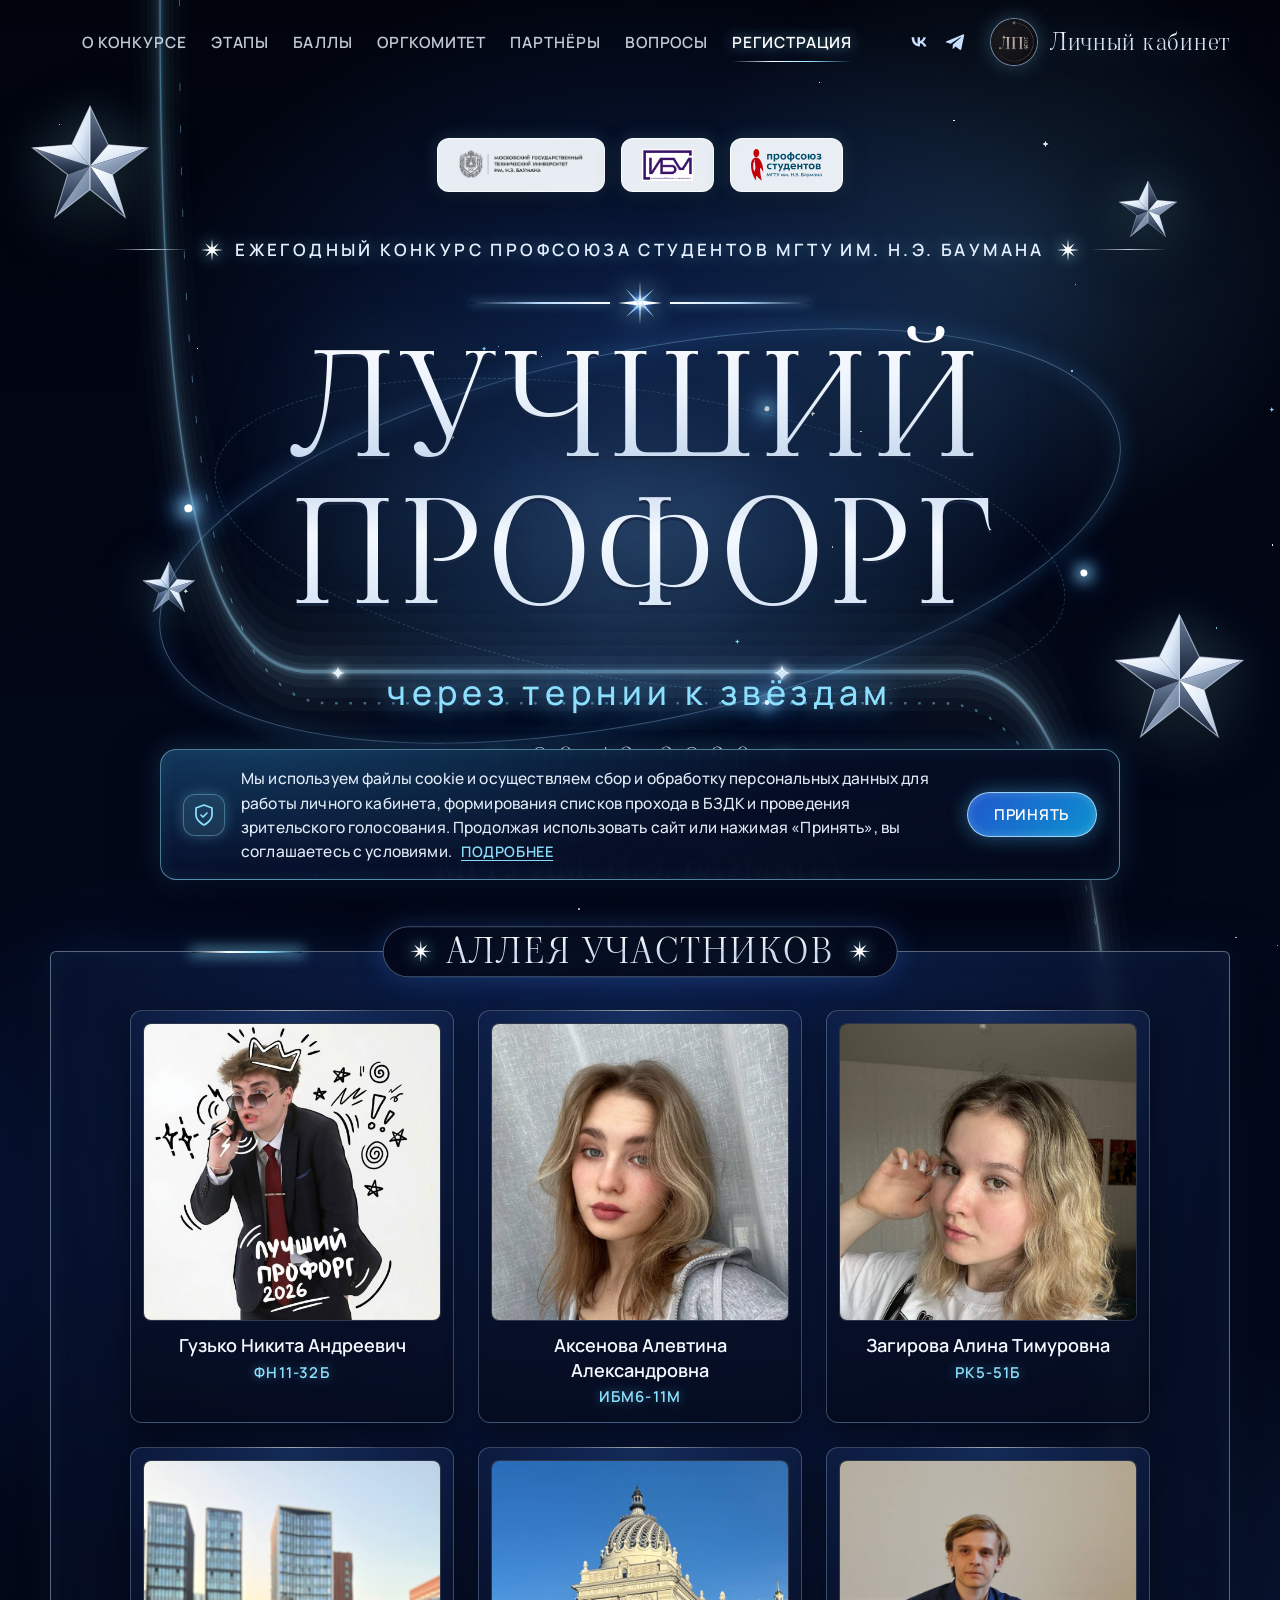
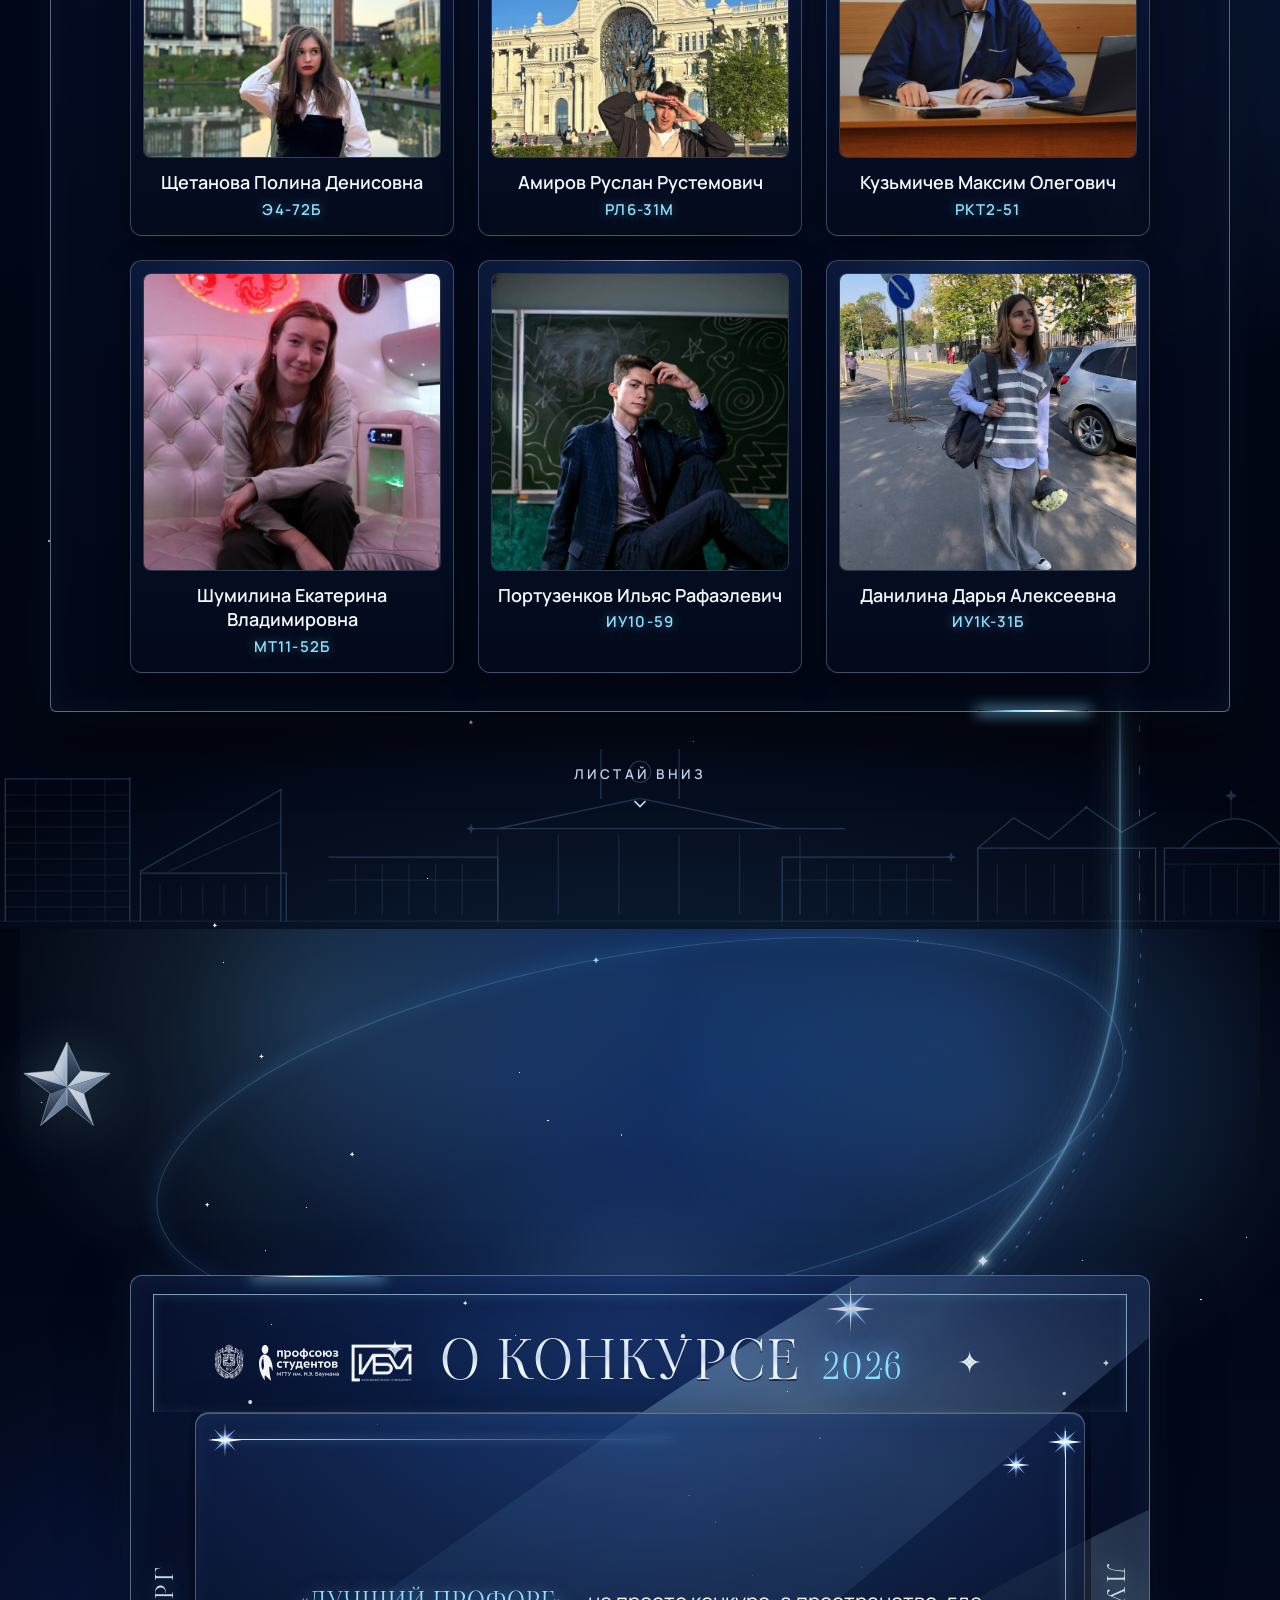
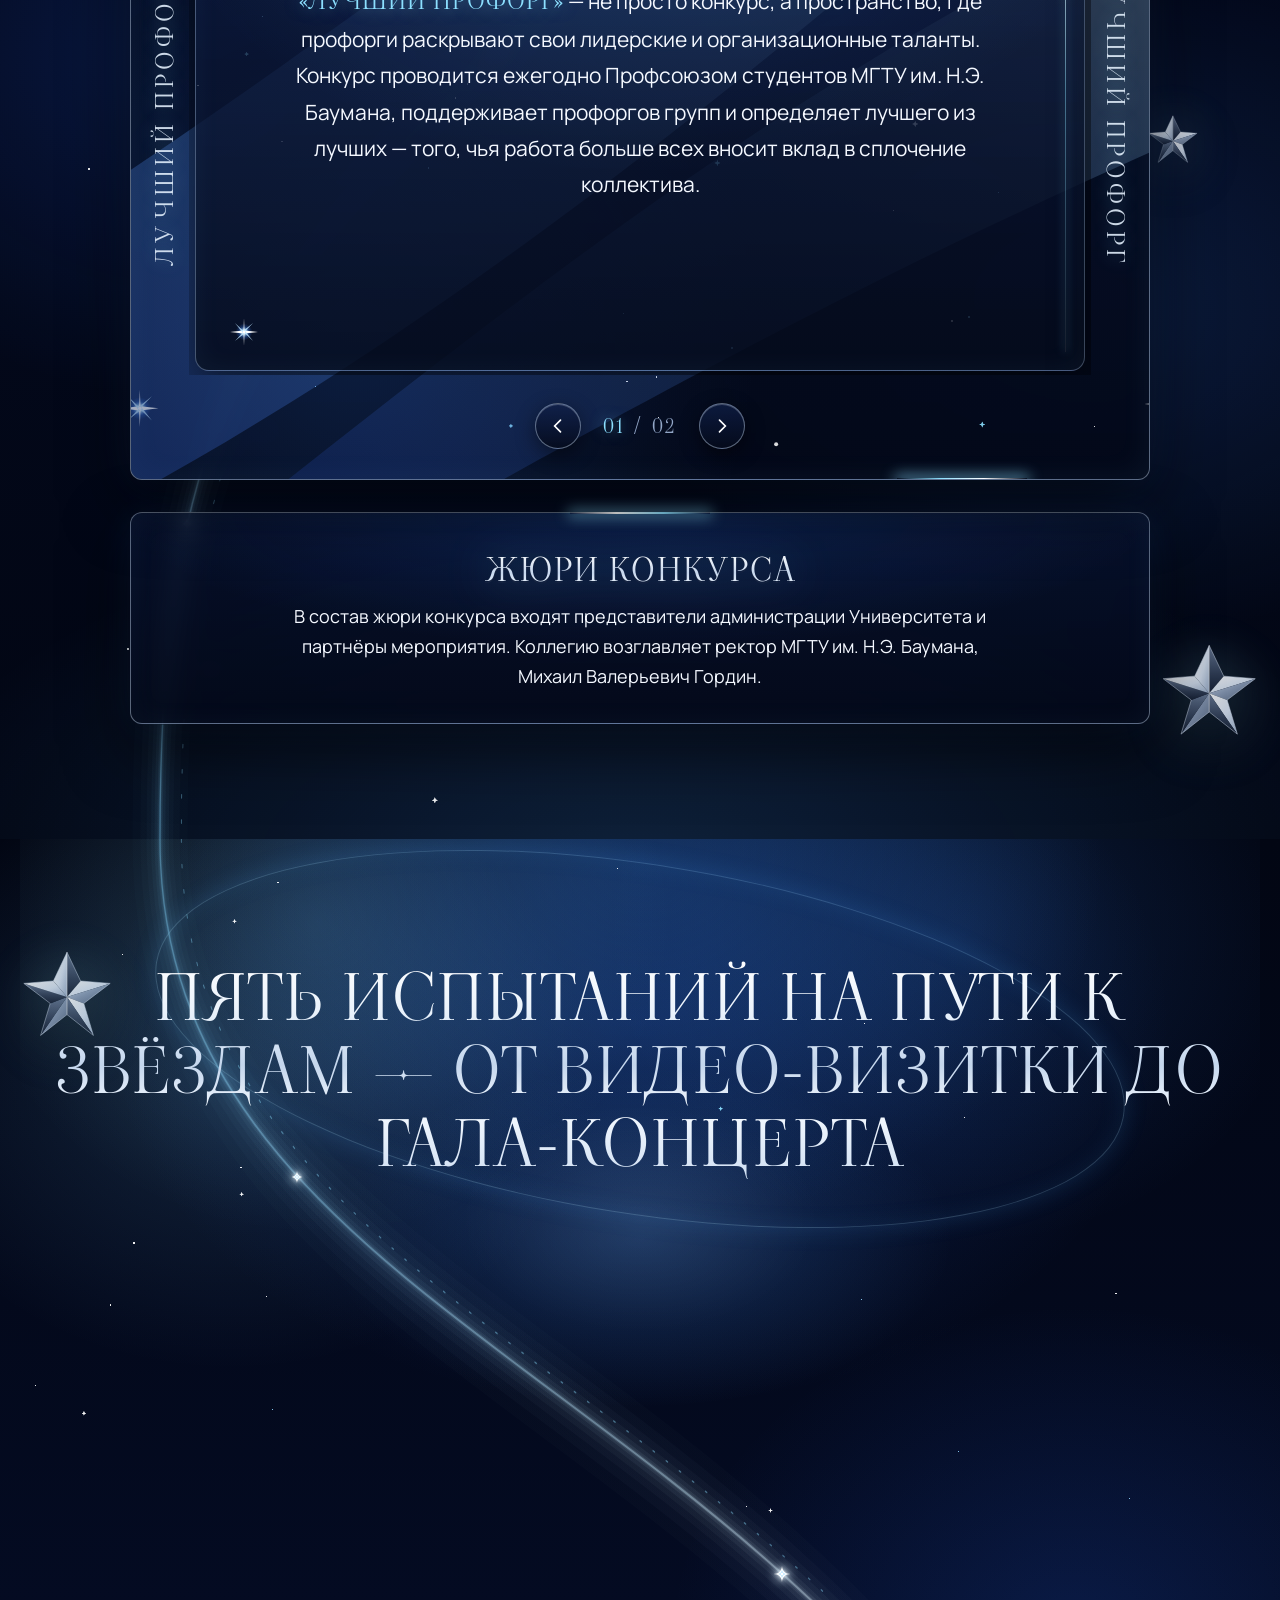
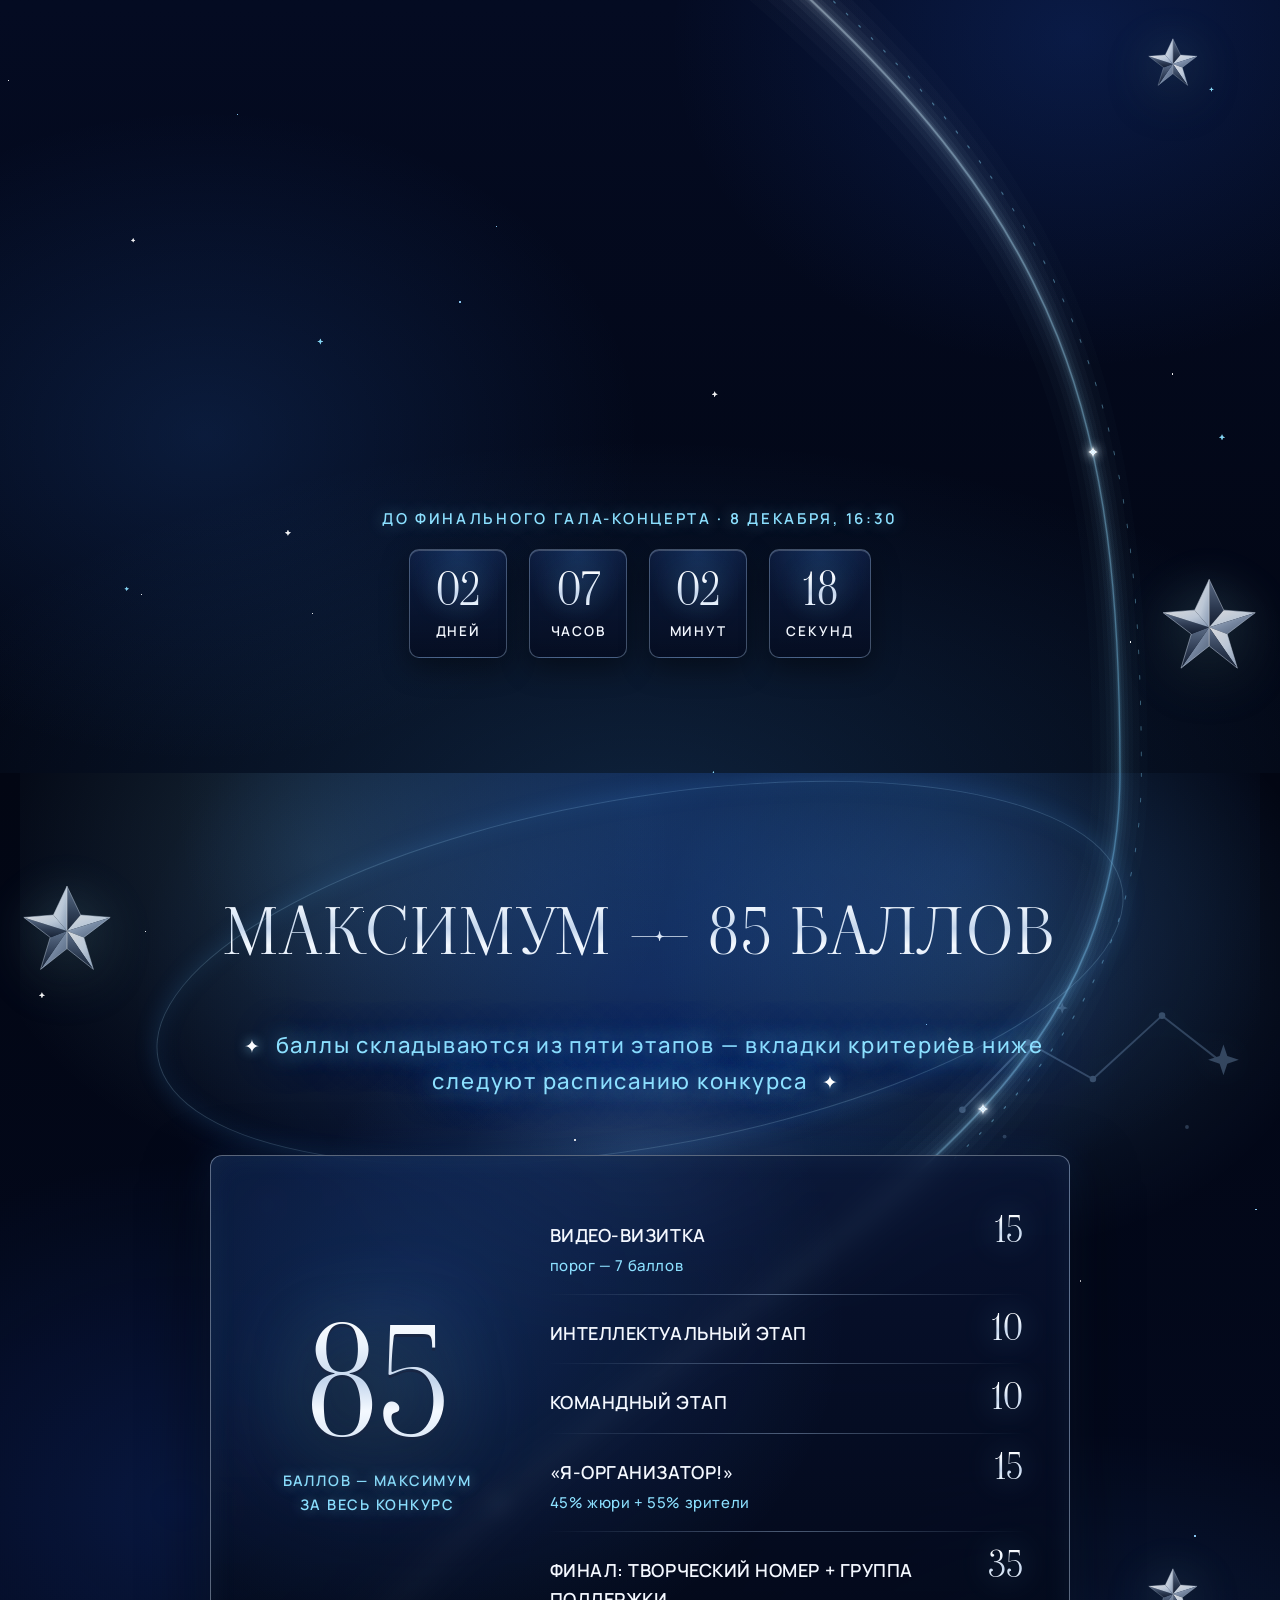
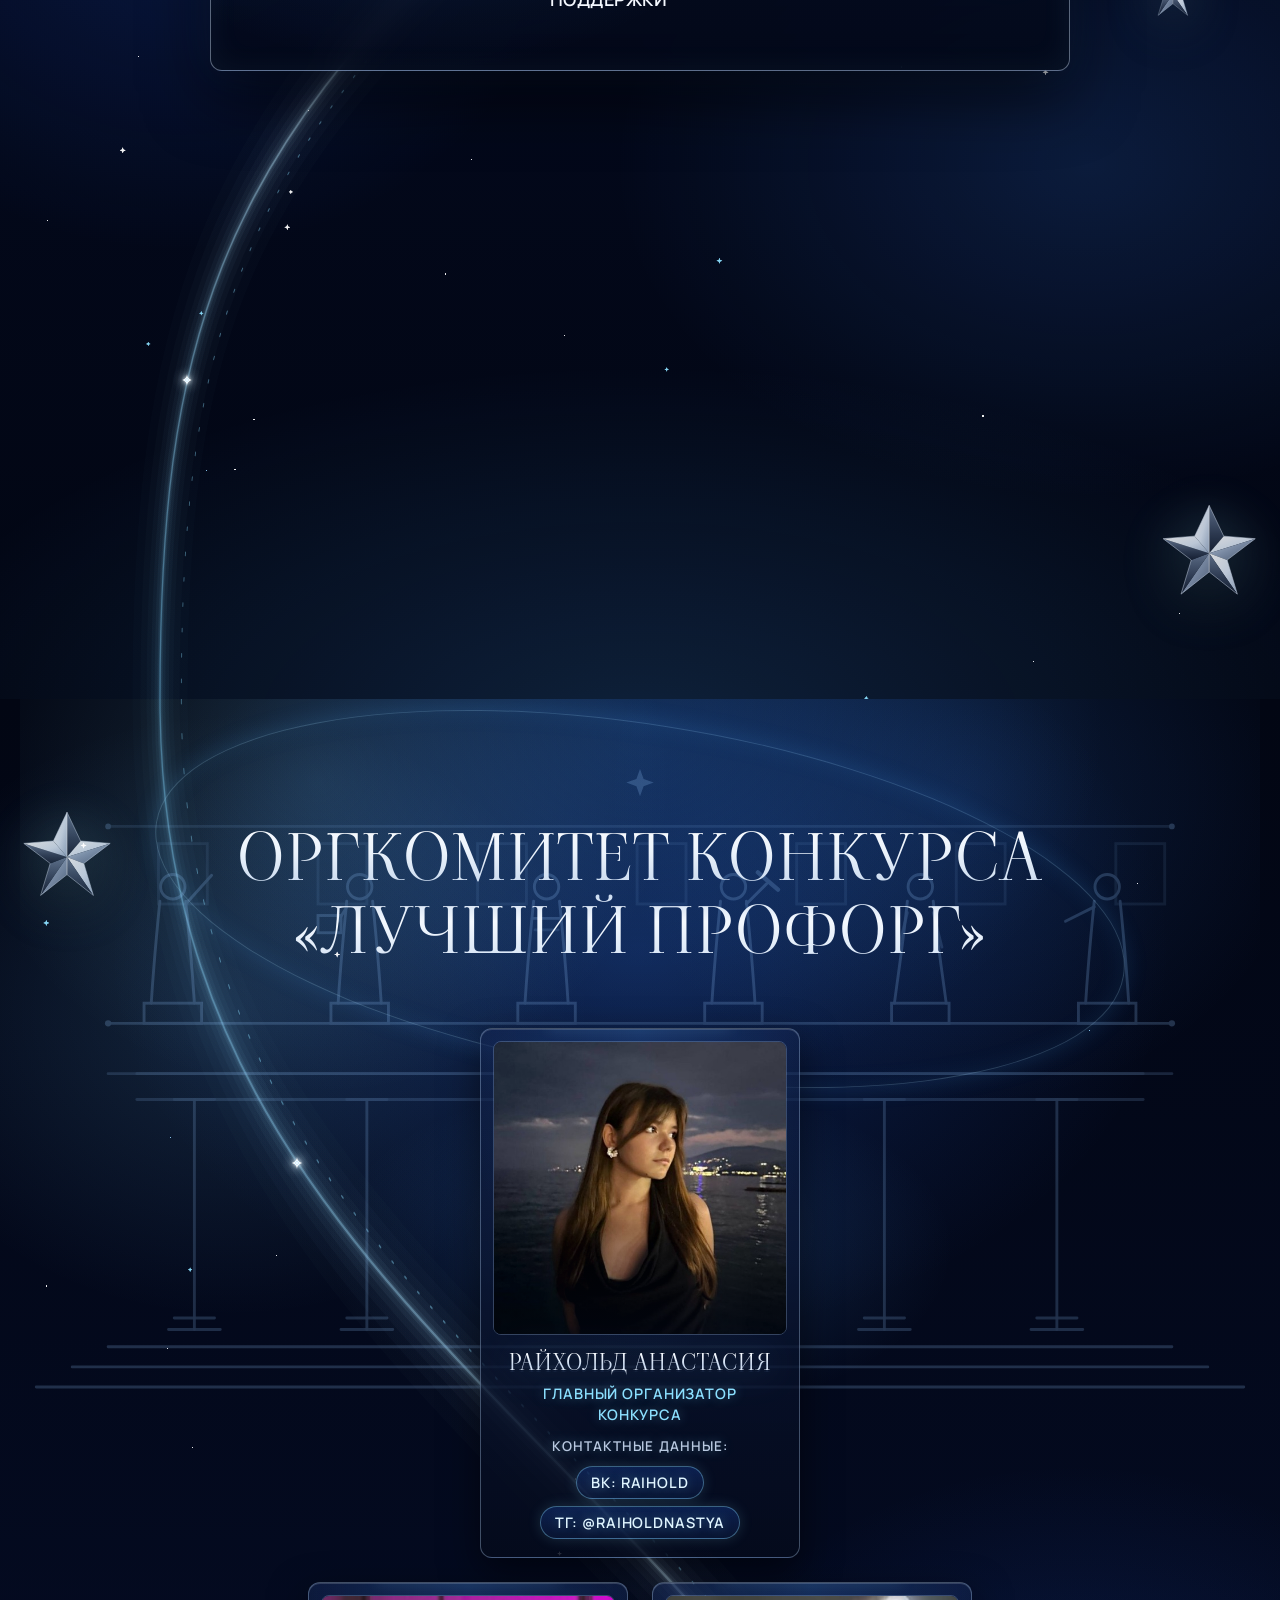
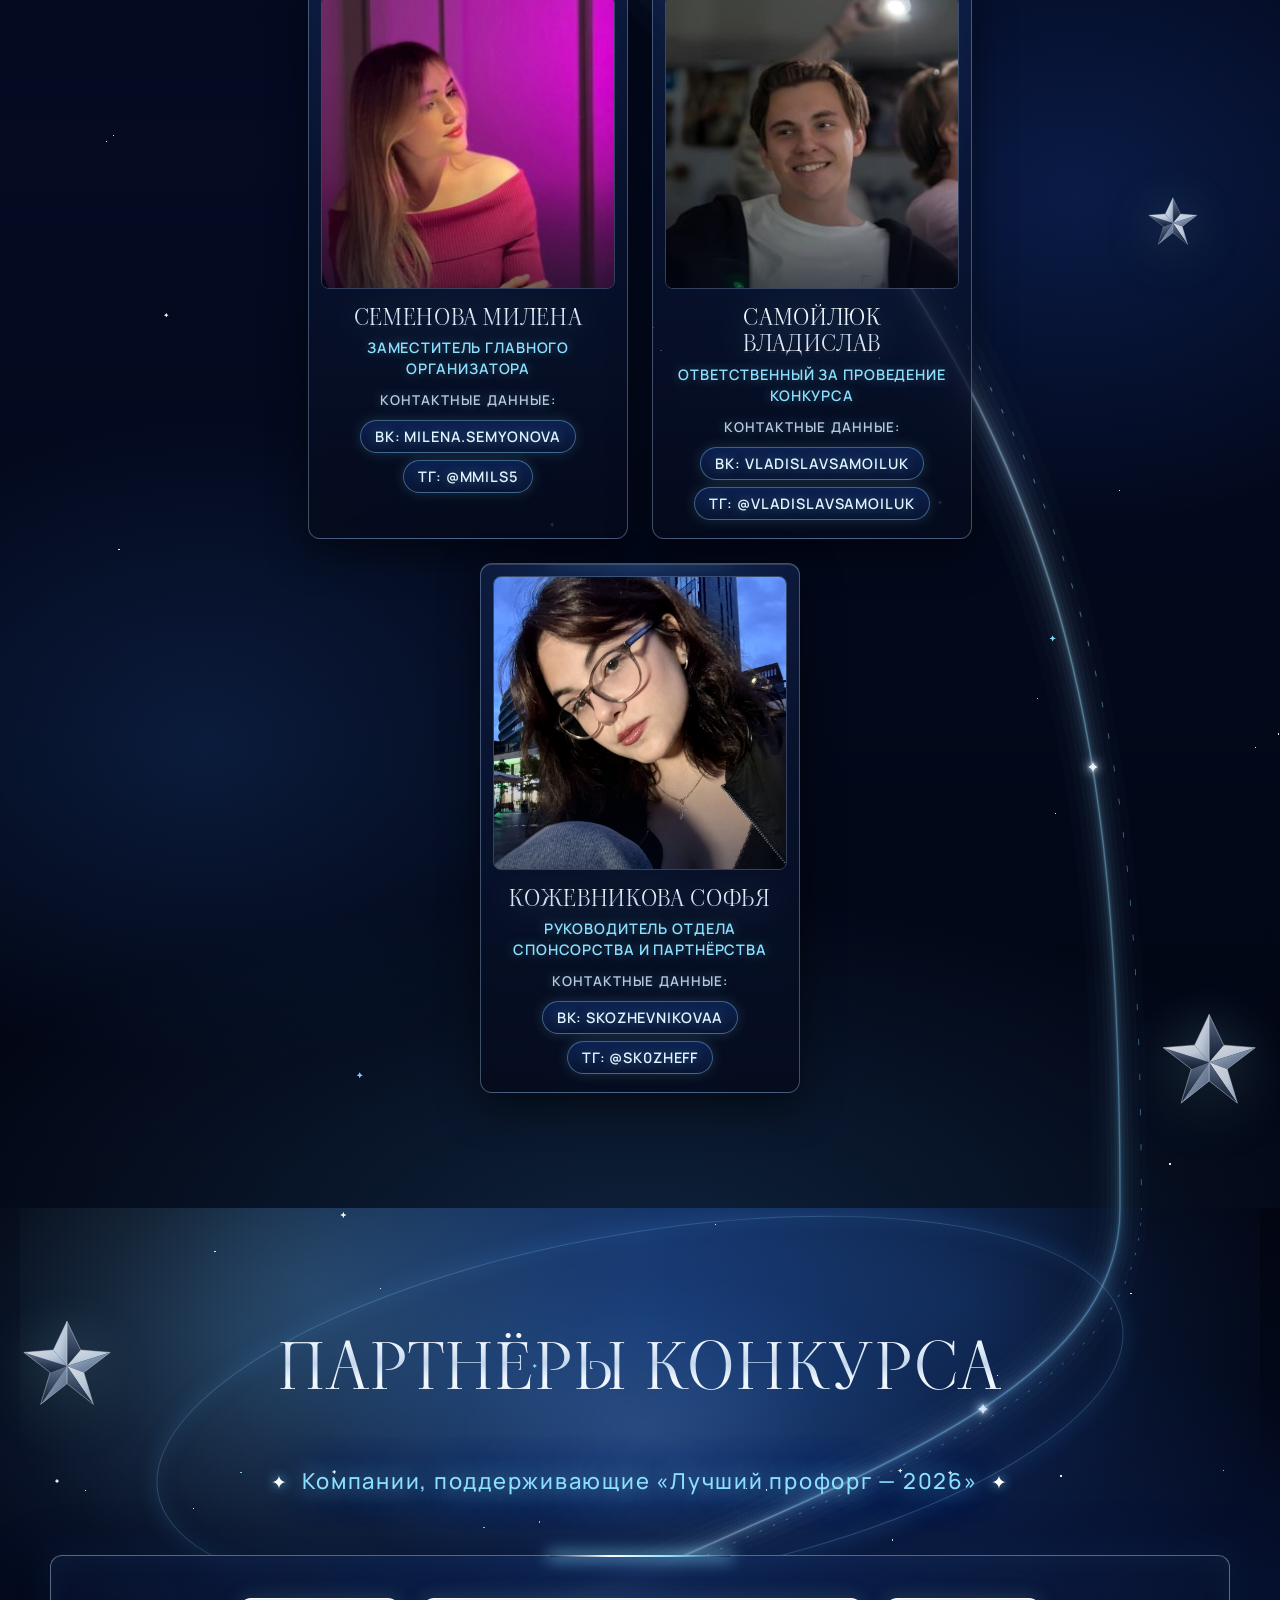
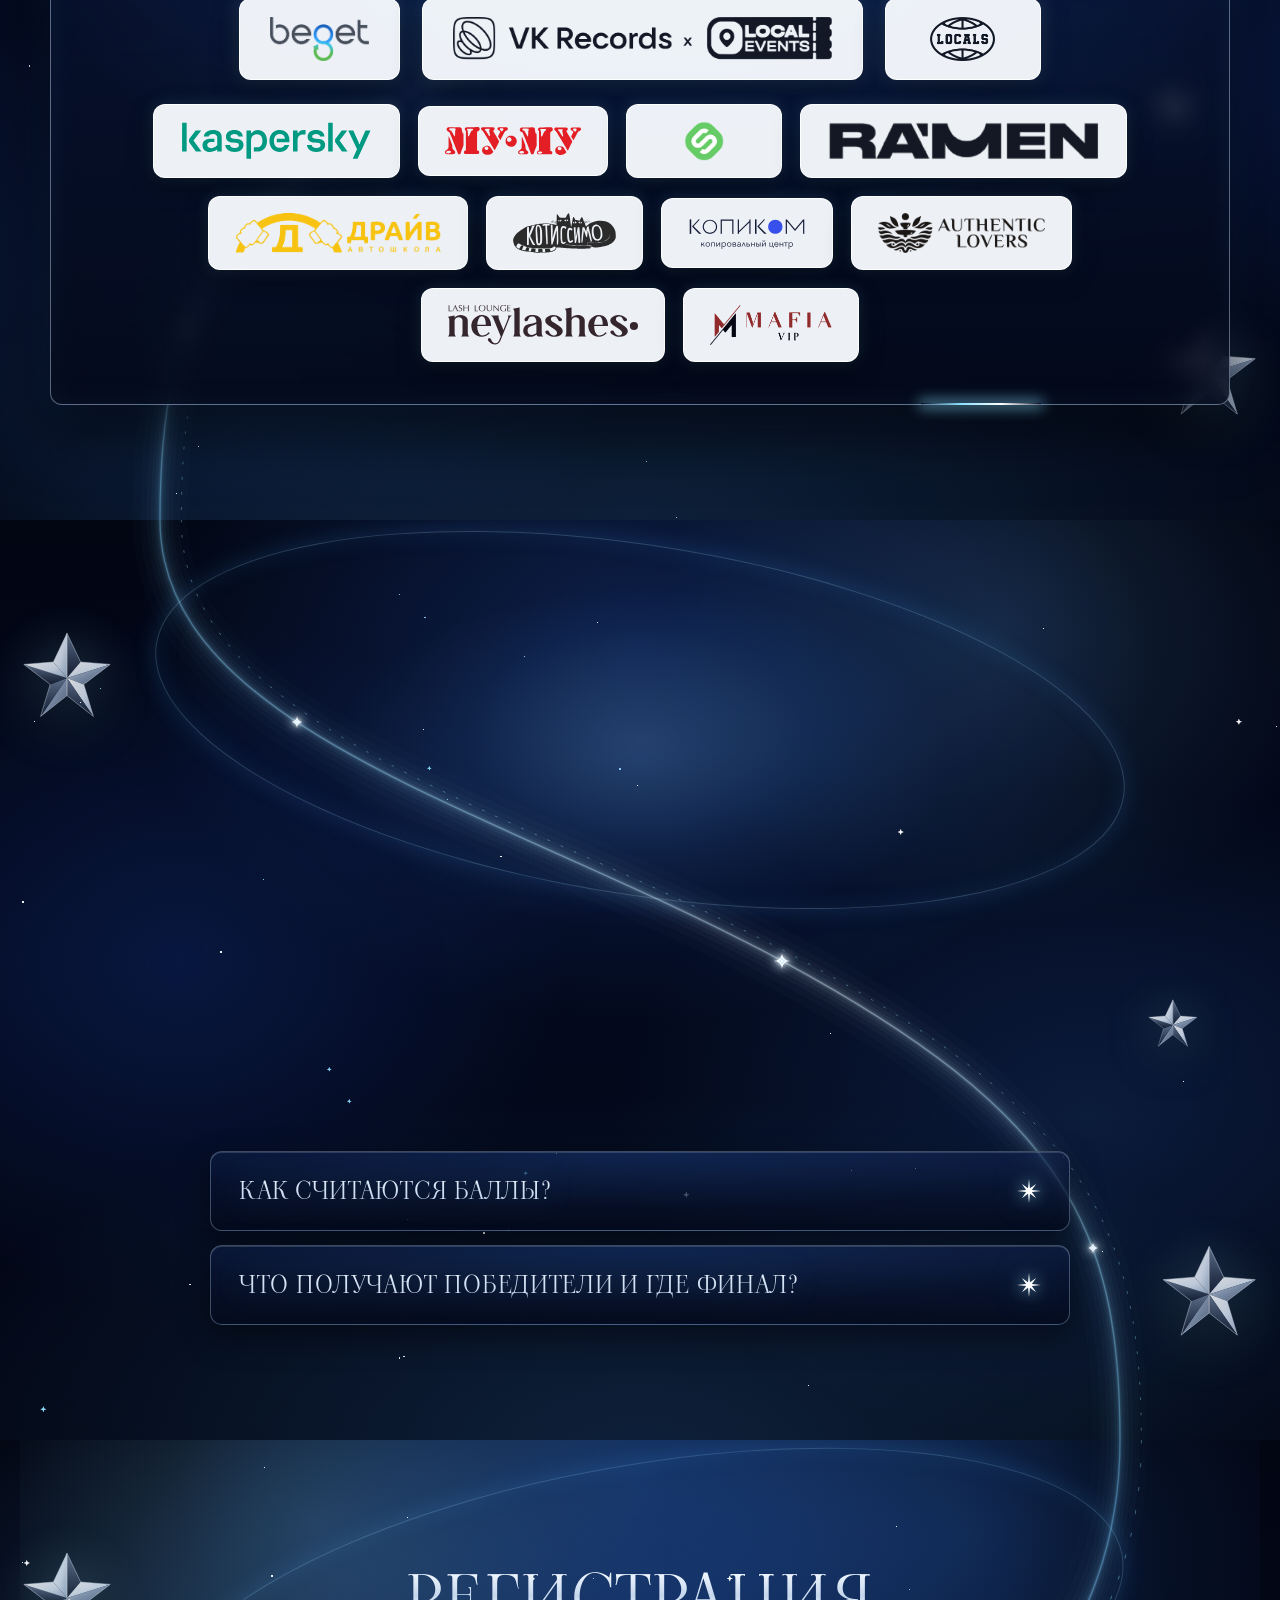
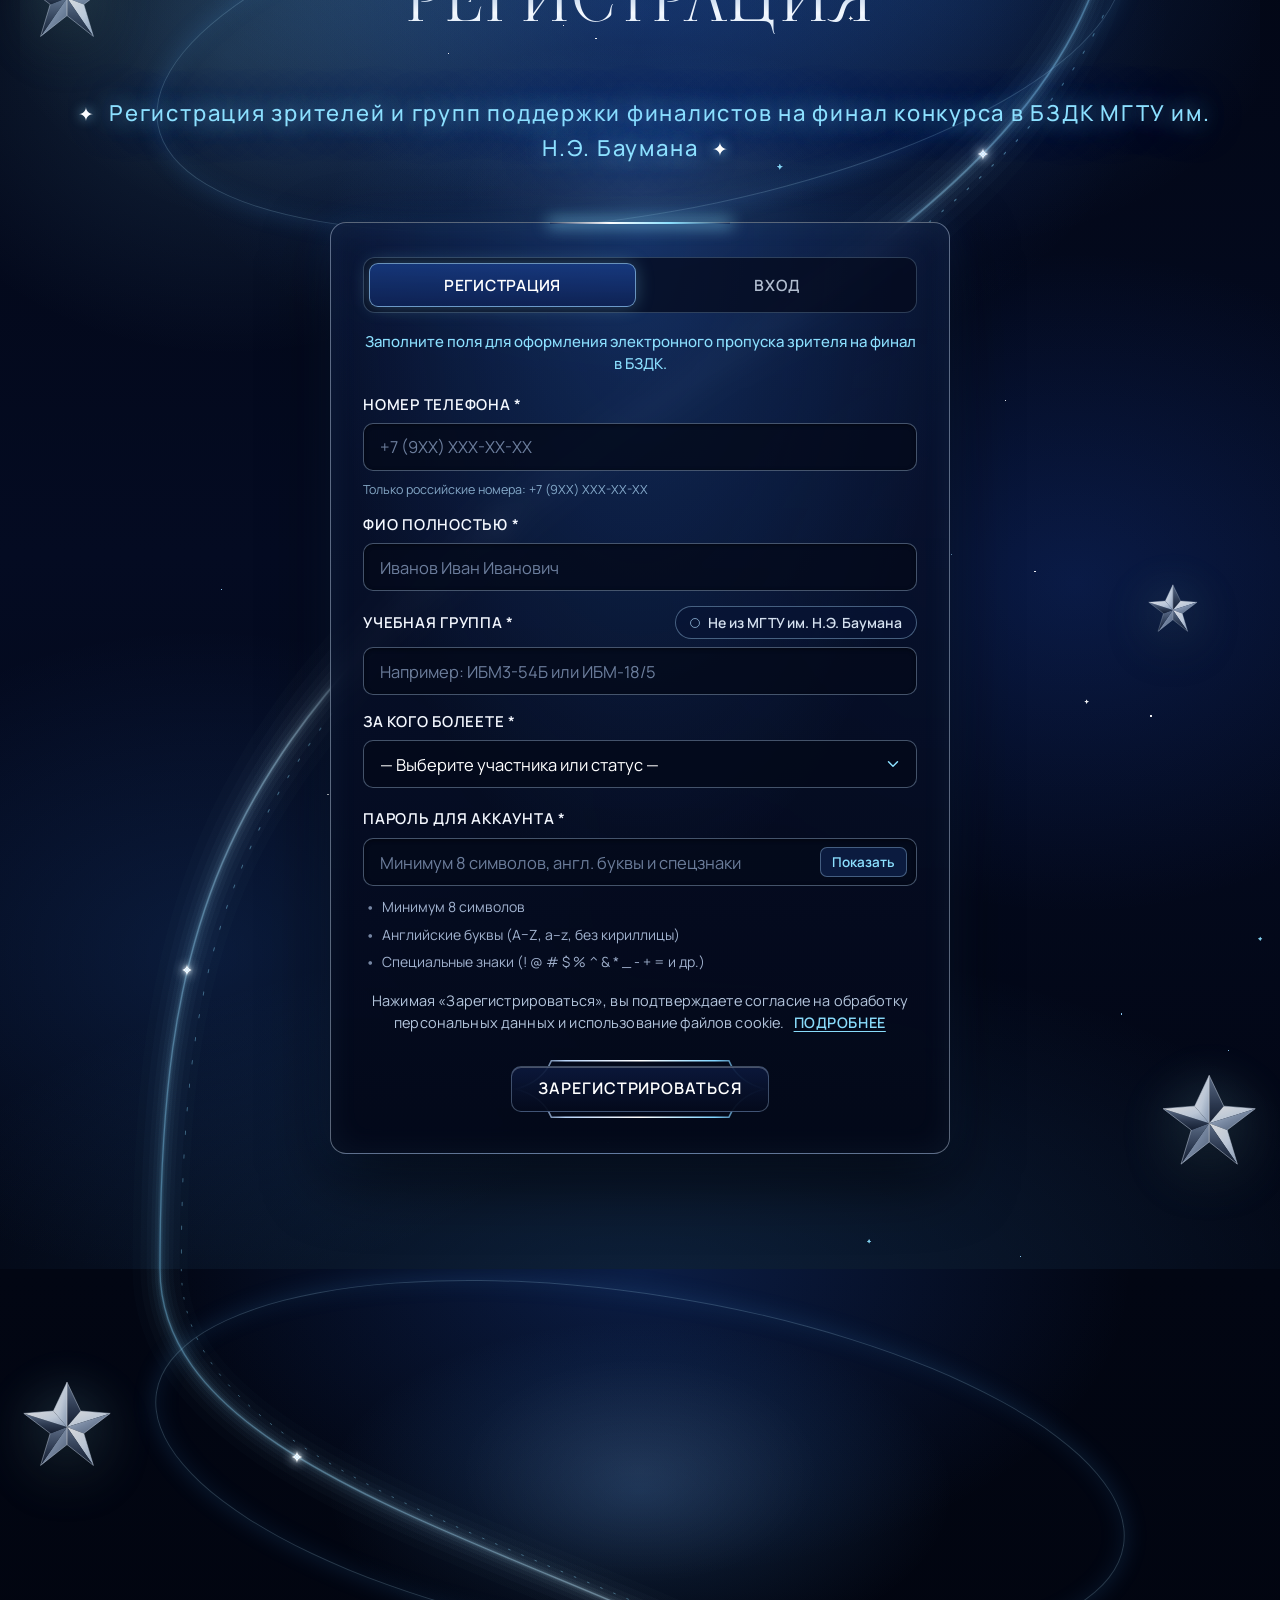
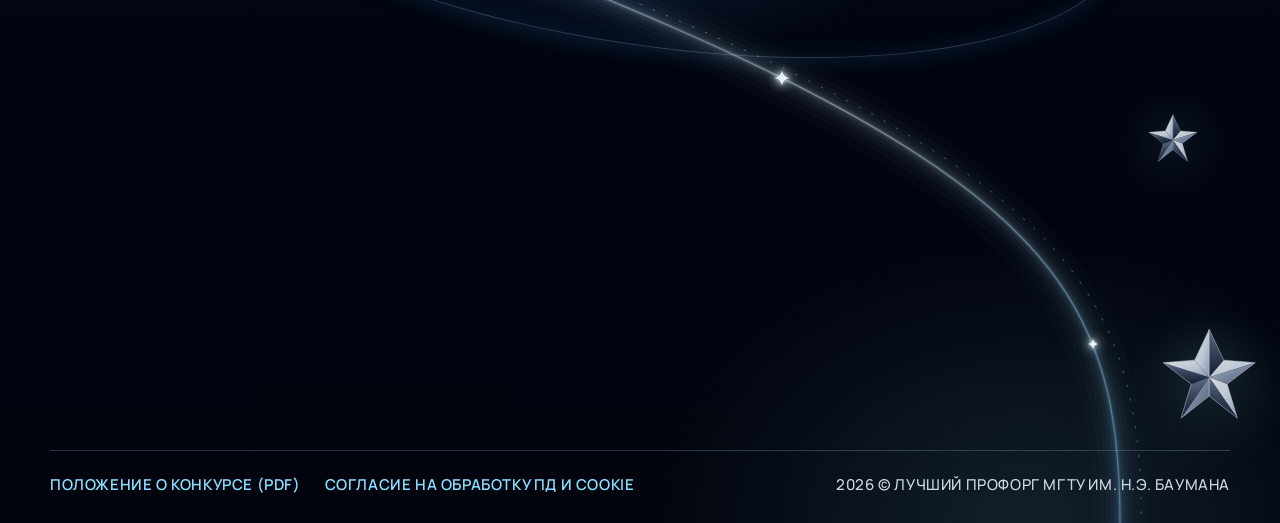
==== commit 133a5547: "Fix results table on mobile" ====
--- a/index.html
+++ b/index.html
@@ -10,7 +10,7 @@
   <link rel="preconnect" href="https://fonts.googleapis.com">
   <link rel="preconnect" href="https://fonts.gstatic.com" crossorigin>
   <link href="https://fonts.googleapis.com/css2?family=Manrope:wght@400;500;600;700&family=Viaoda+Libre&display=swap" rel="stylesheet">
-  <link rel="stylesheet" href="styles.css?v=81">
+  <link rel="stylesheet" href="styles.css?v=82">
   <style>
     /* На компьютерах дублирующая подпись группы скрыта, видна только синяя колонка */
     .results-table__group-sub { display: none !important; }
--- a/styles.css
+++ b/styles.css
@@ -2984,7 +2984,8 @@
   .results-table {
     width: 100%;
     font-size: 13px;
-    table-layout: auto;
+    min-width: 0;
+    table-layout: fixed;
   }
   .results-table td {
     padding: 7px 3px;
@@ -3006,12 +3007,13 @@
     line-height: 1.1;
   }
   .results-table__num {
-    width: 32px;
-    min-width: 30px;
+    width: 8%;
+    min-width: 0;
     padding: 7px 2px !important;
     font-size: 13.5px;
   }
   .results-table__name {
+    width: 36%;
     padding-left: 6px !important;
     padding-right: 4px !important;
     white-space: normal !important;
@@ -3047,8 +3049,9 @@
     font-size: 15.5px !important;
     font-weight: 700 !important;
     padding: 7px 2px !important;
-    width: 42px;
+    width: 14%;
   }
+  .results-table__stage-th { width: 10.5%; }
   .sponsors { padding: 24px 14px; gap: 14px; }
   .sponsors__row { gap: 12px; }
   .sponsors__plate { min-width: 124px; padding: 12px 18px; min-height: 60px; }
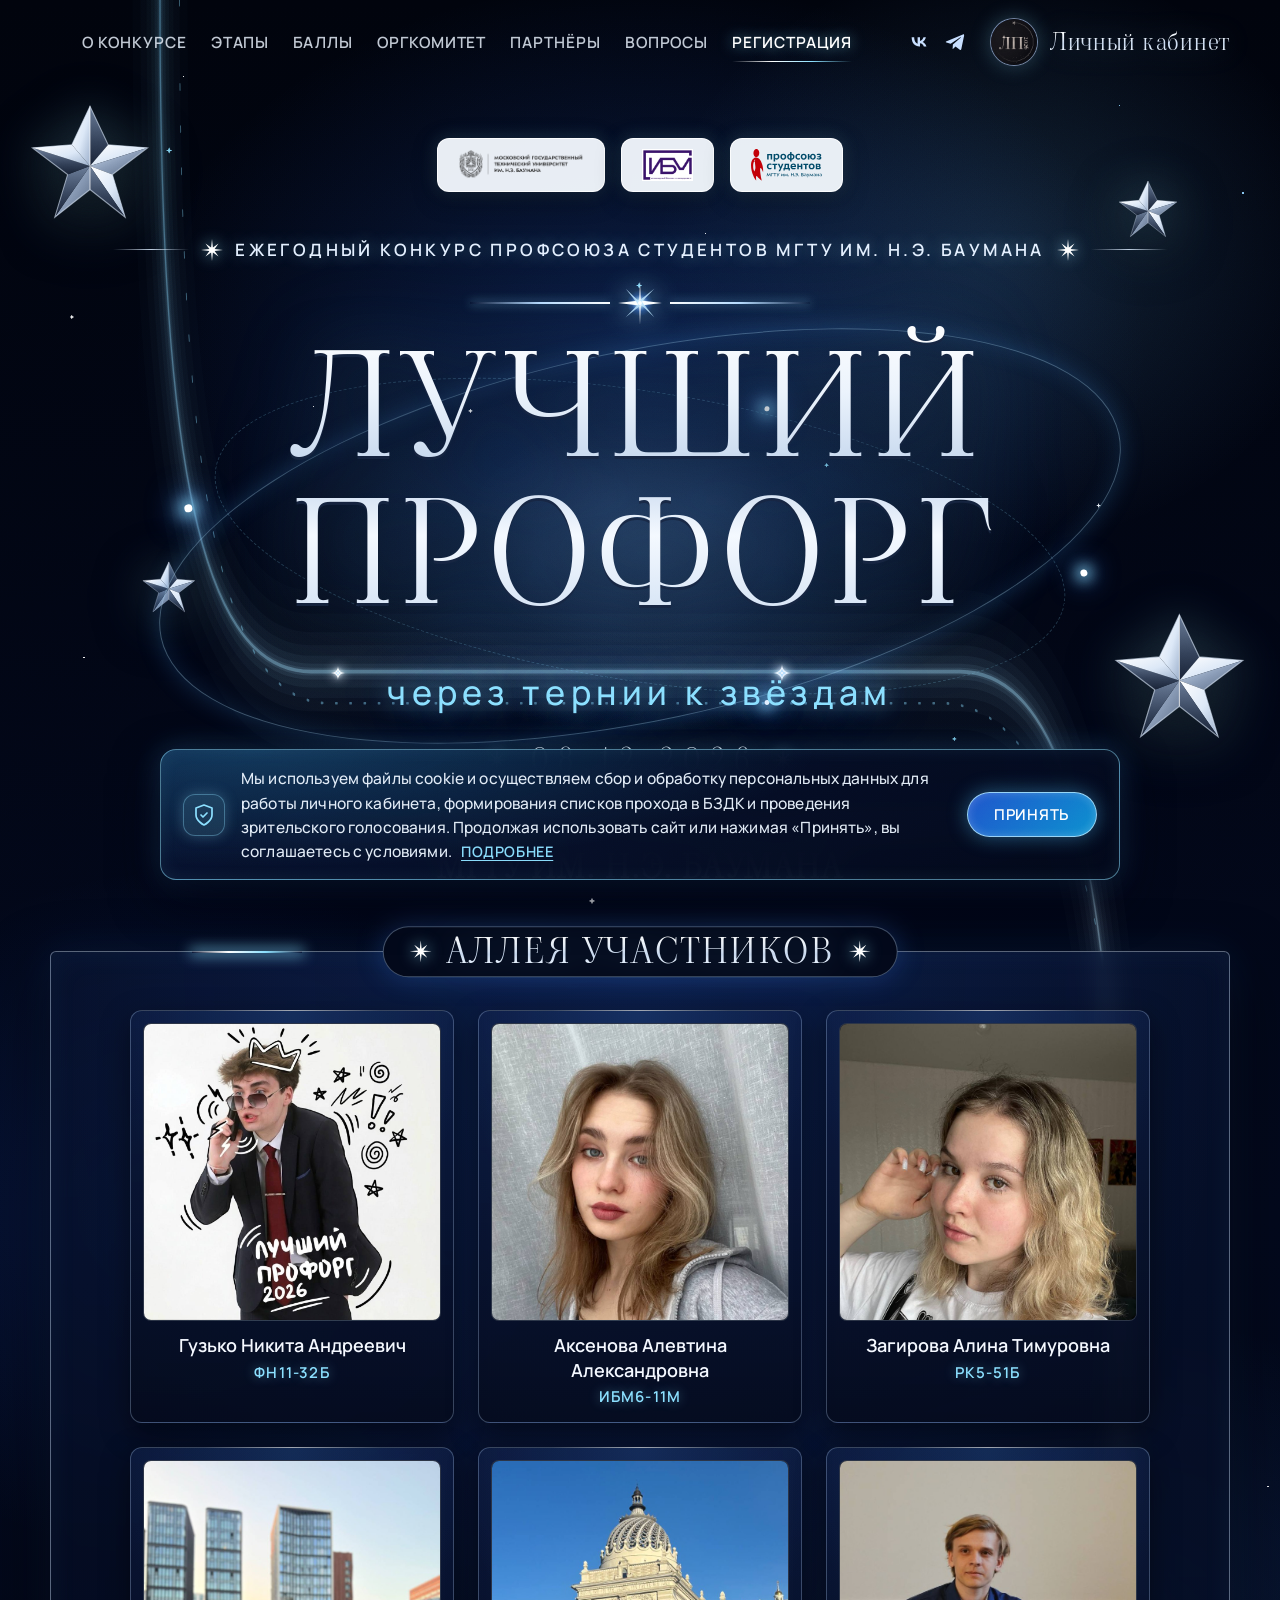
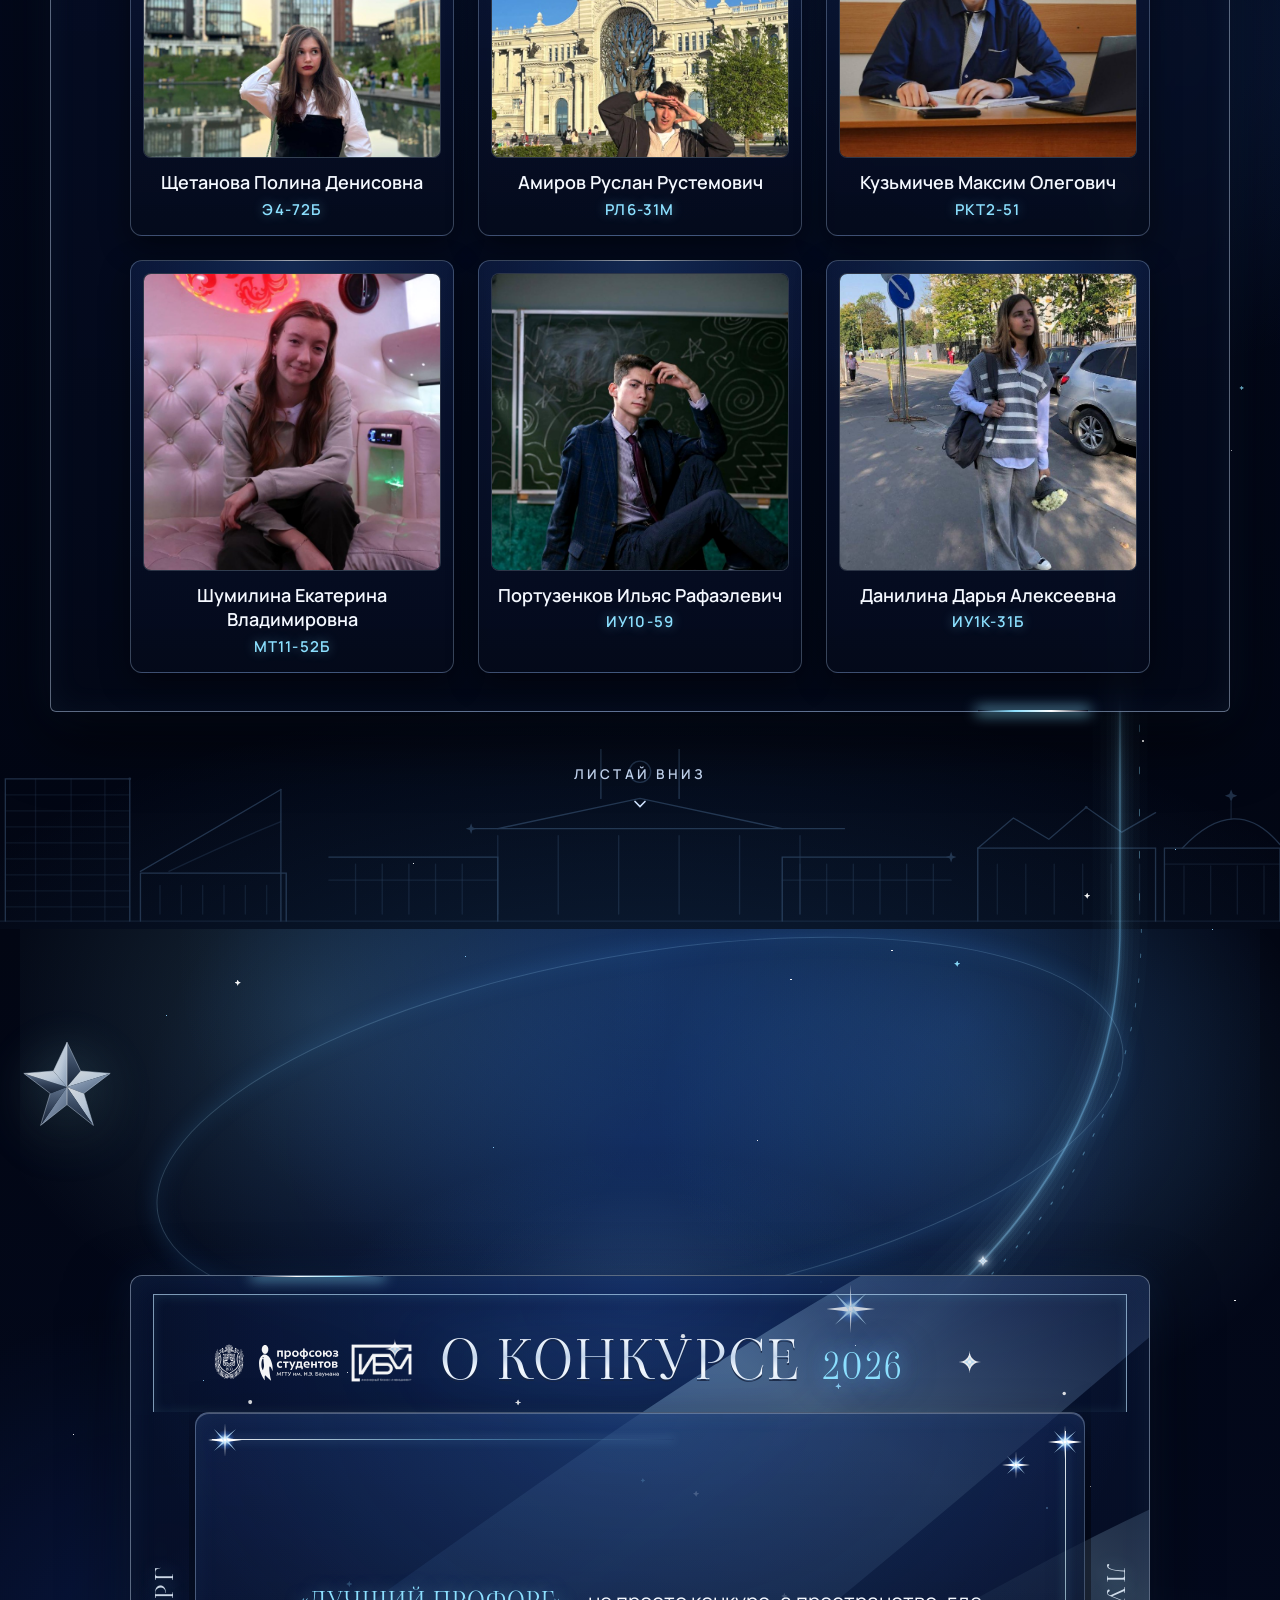
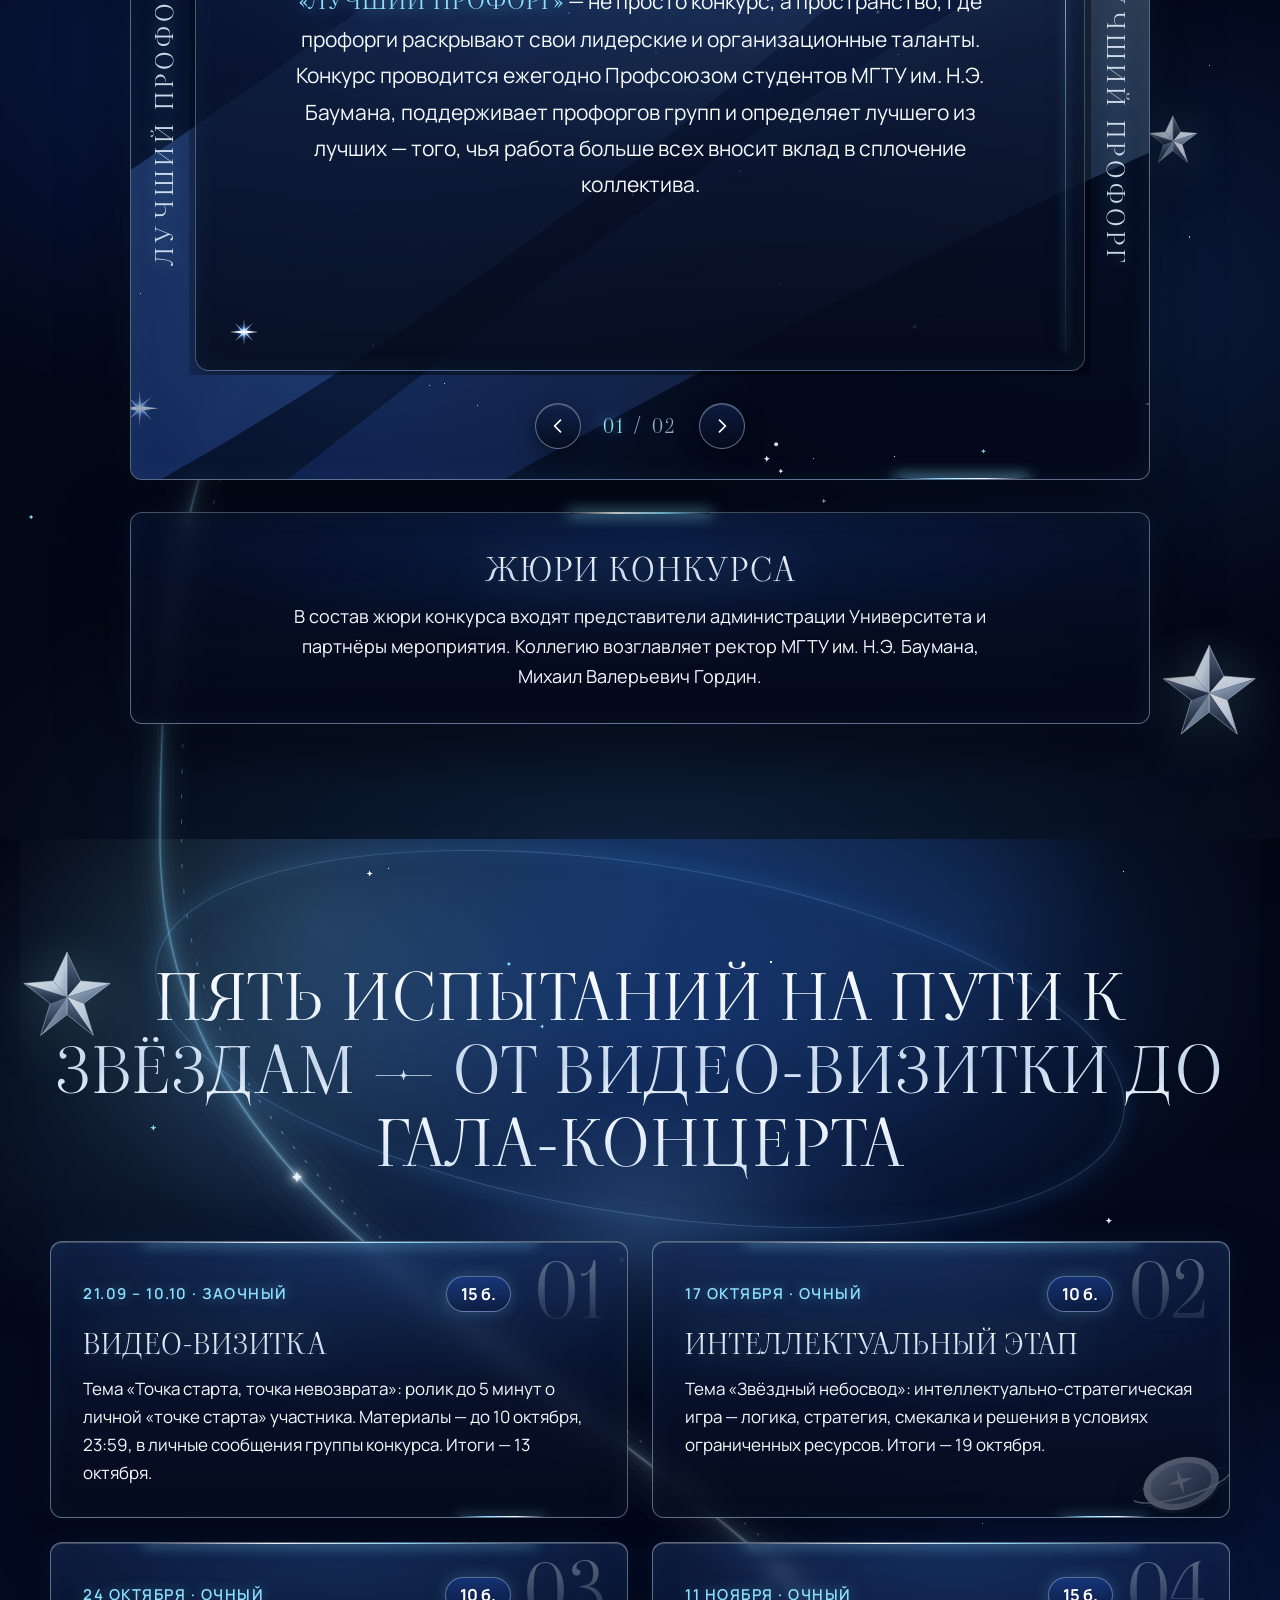
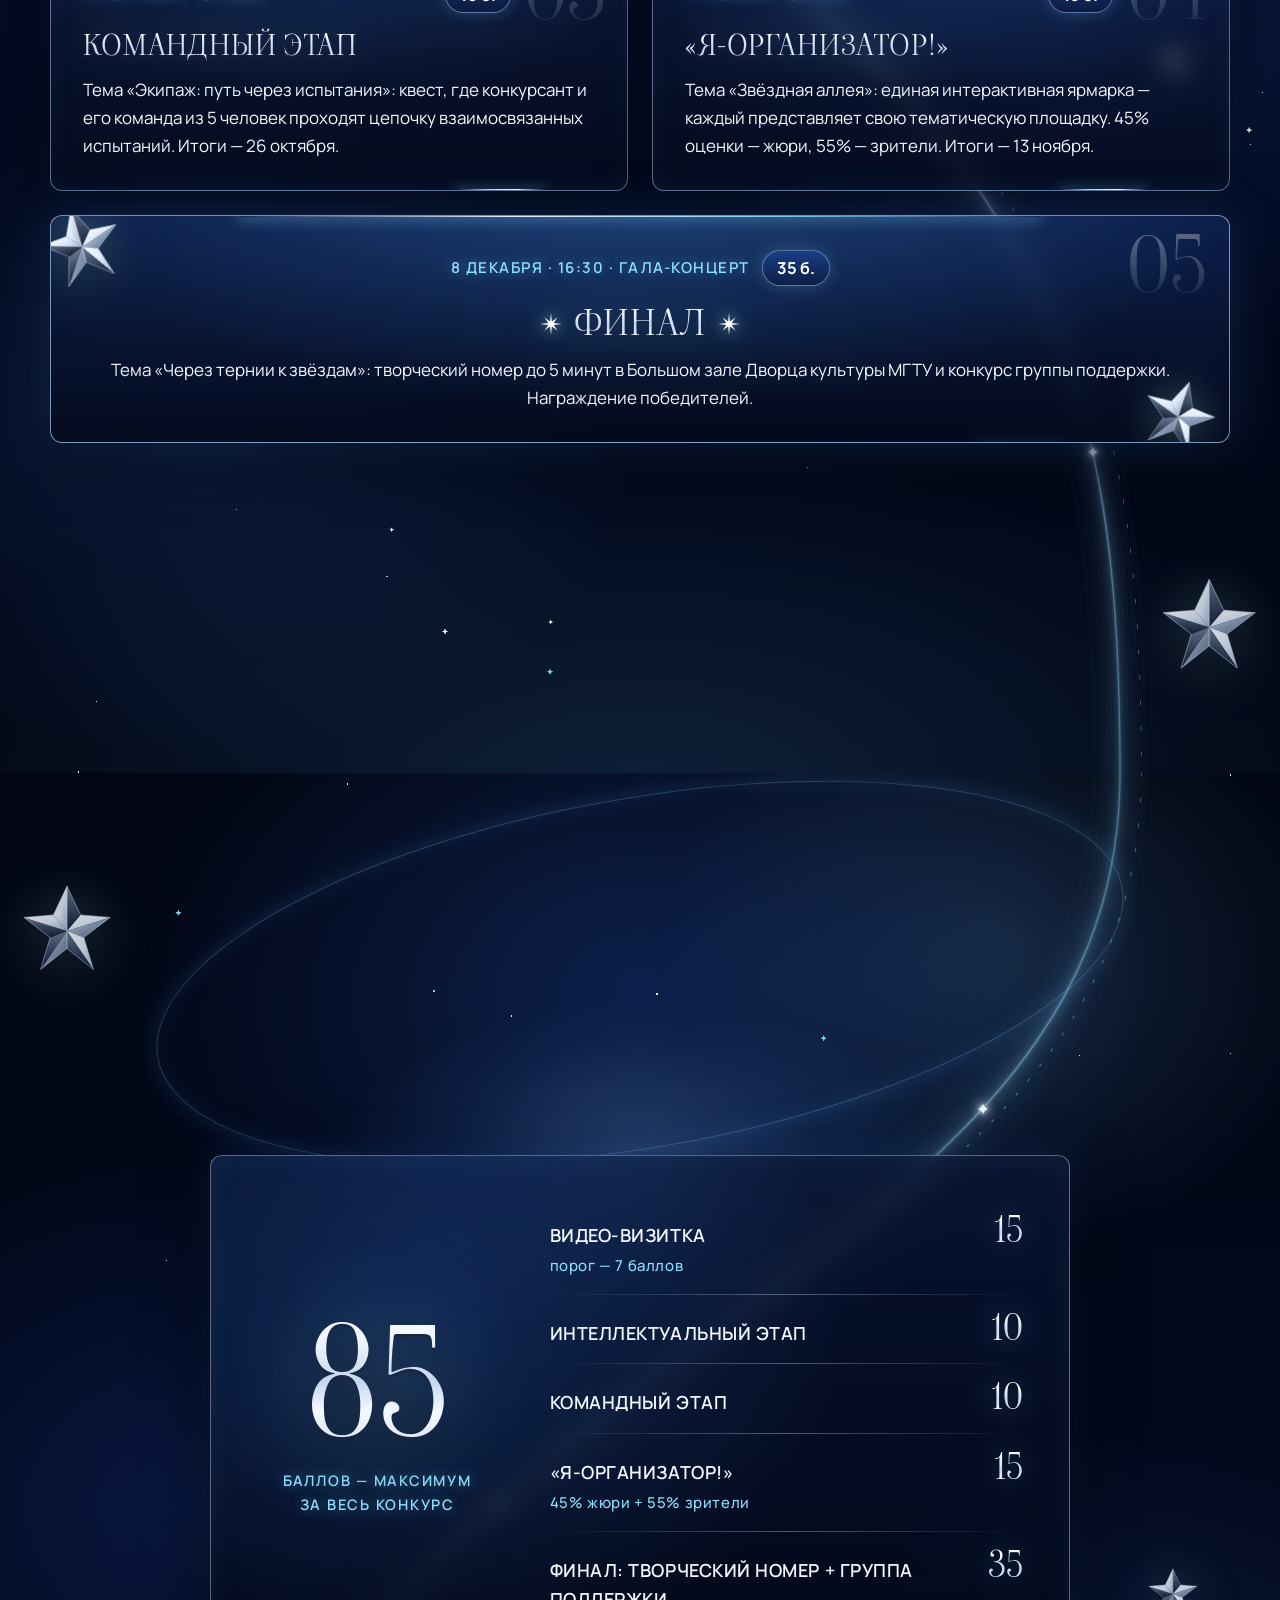
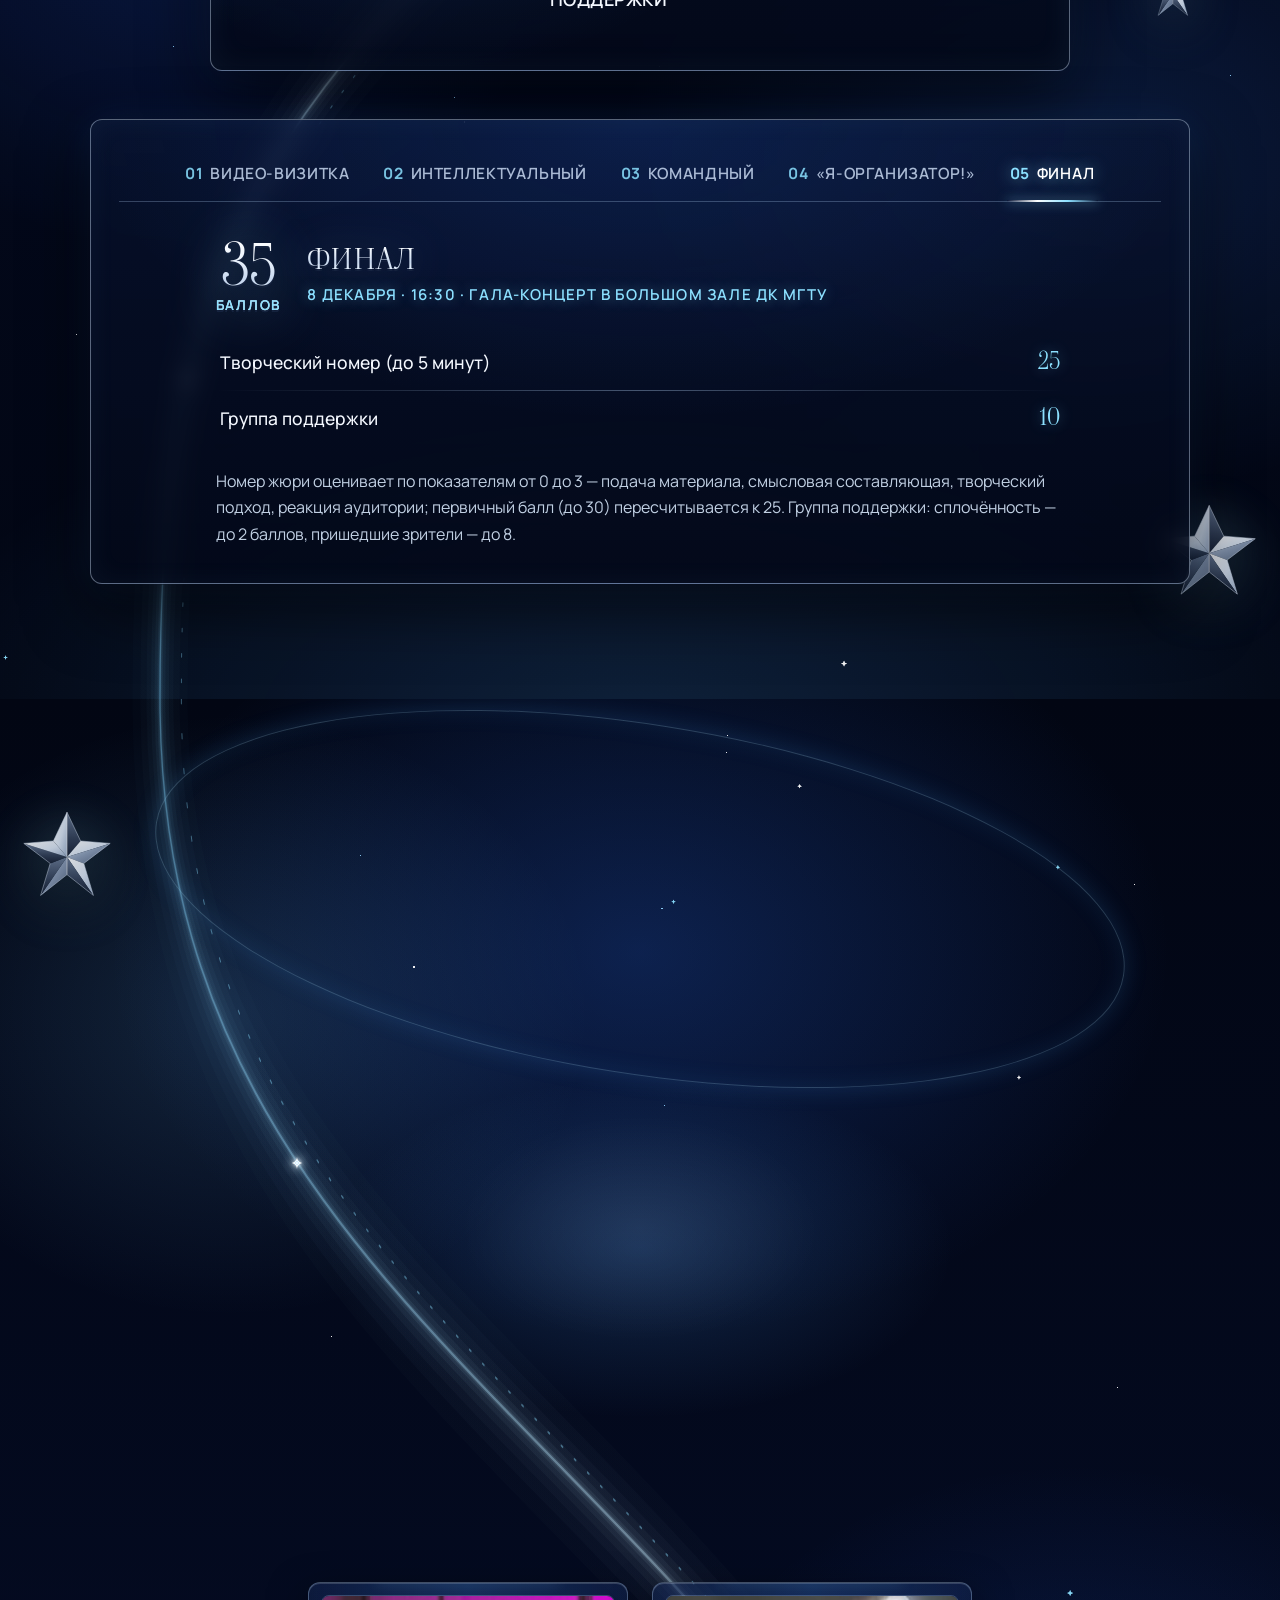
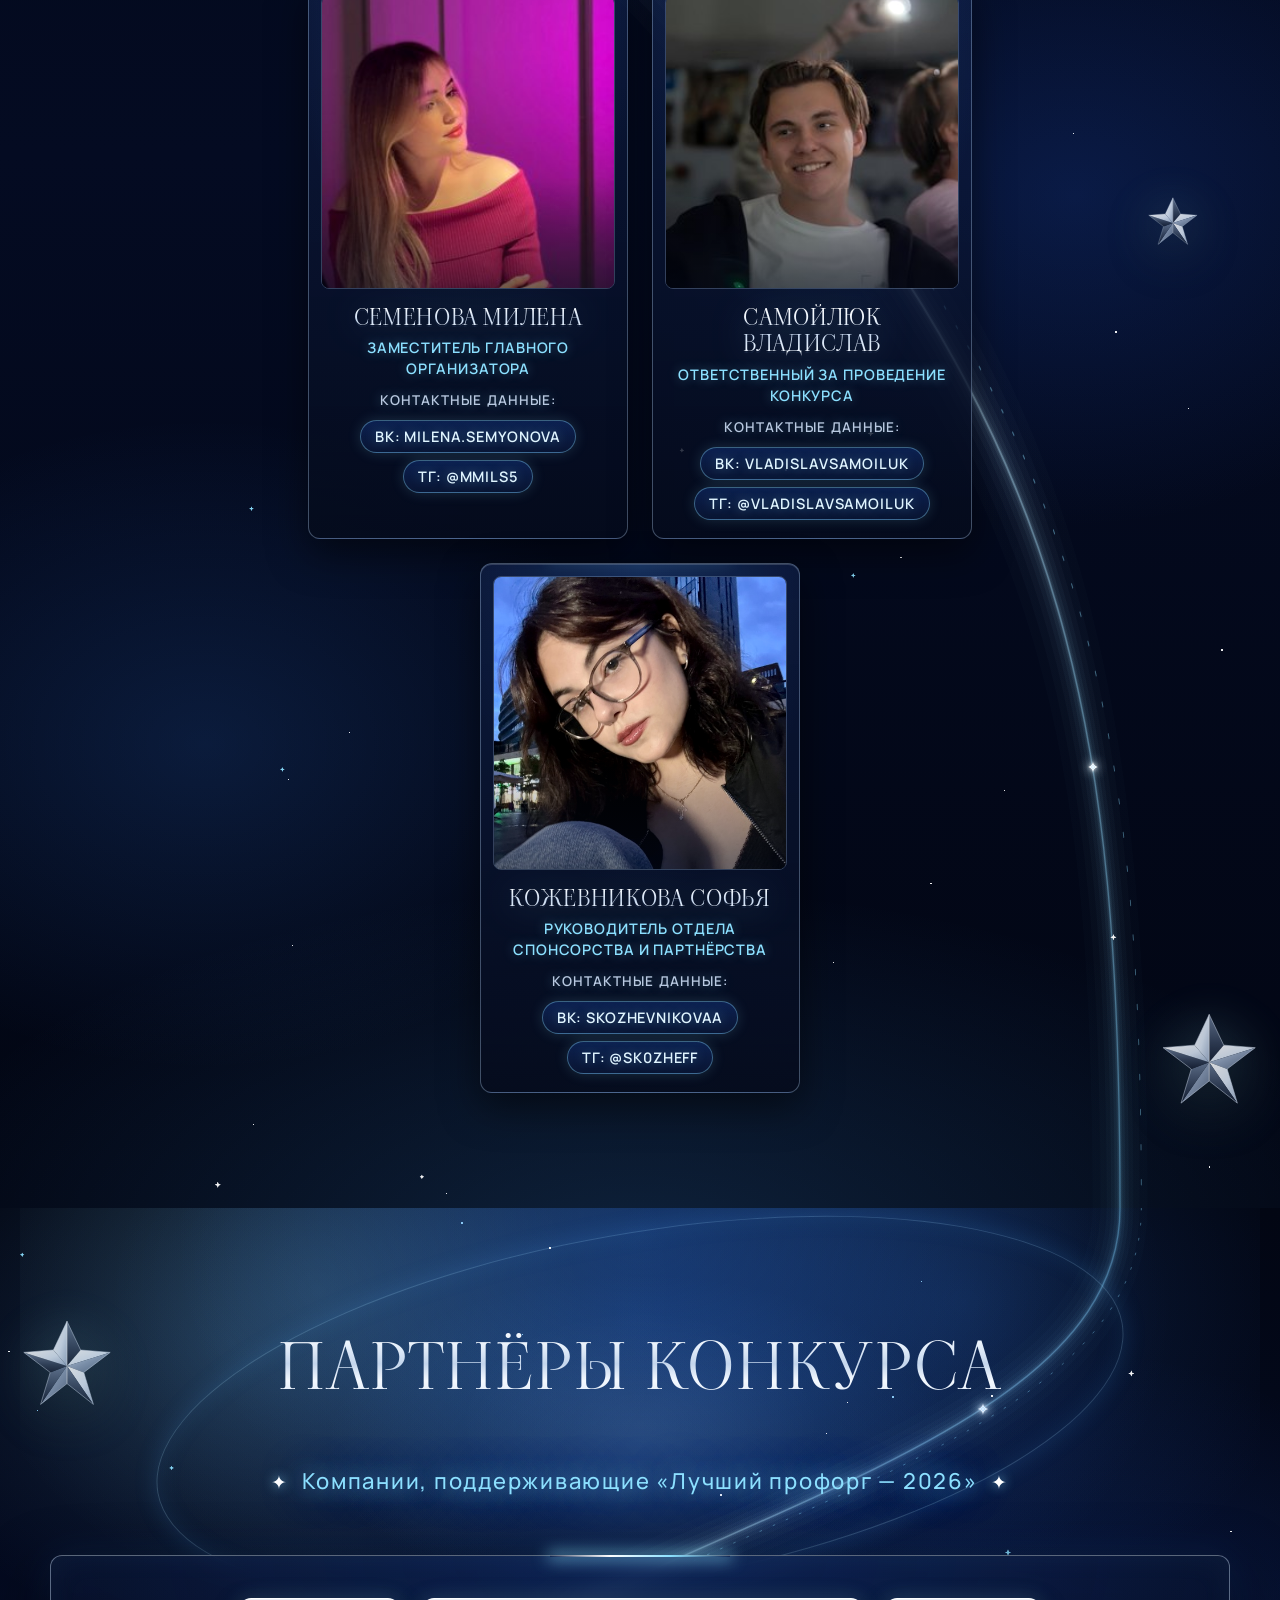
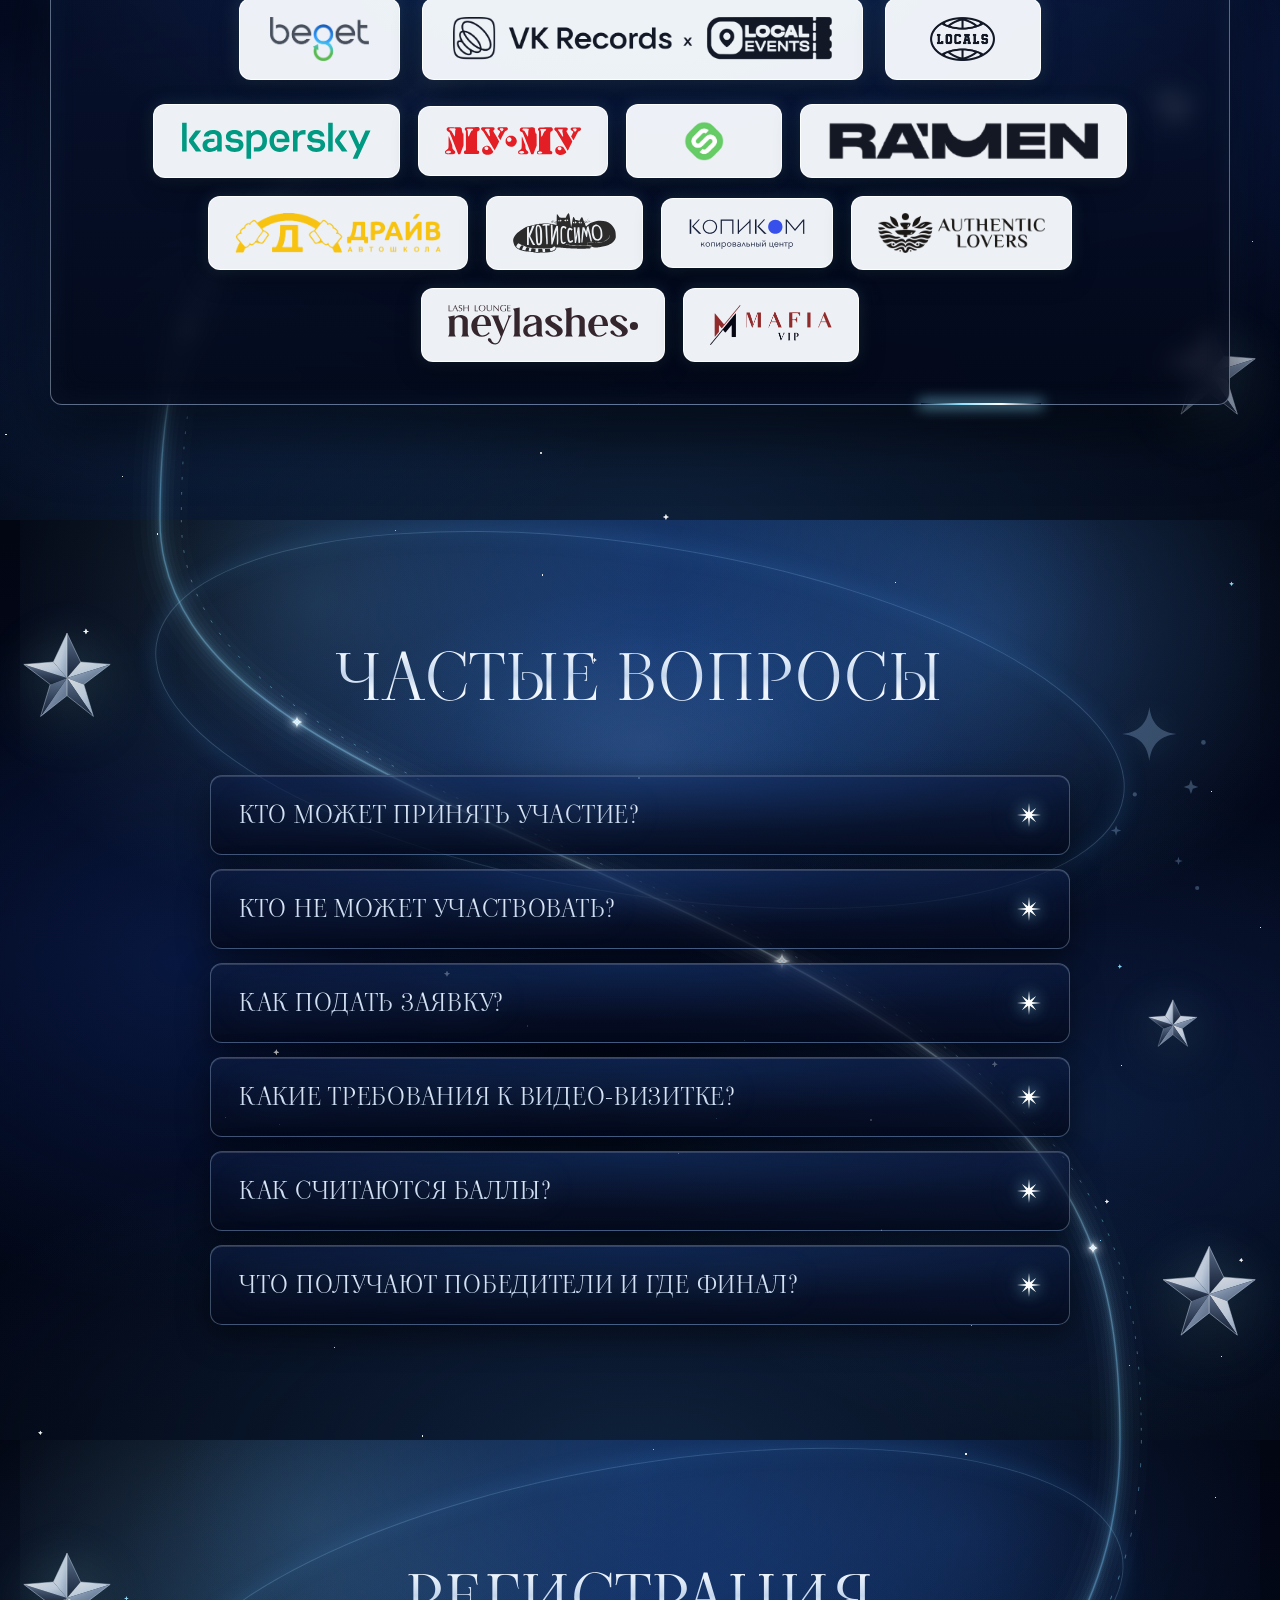
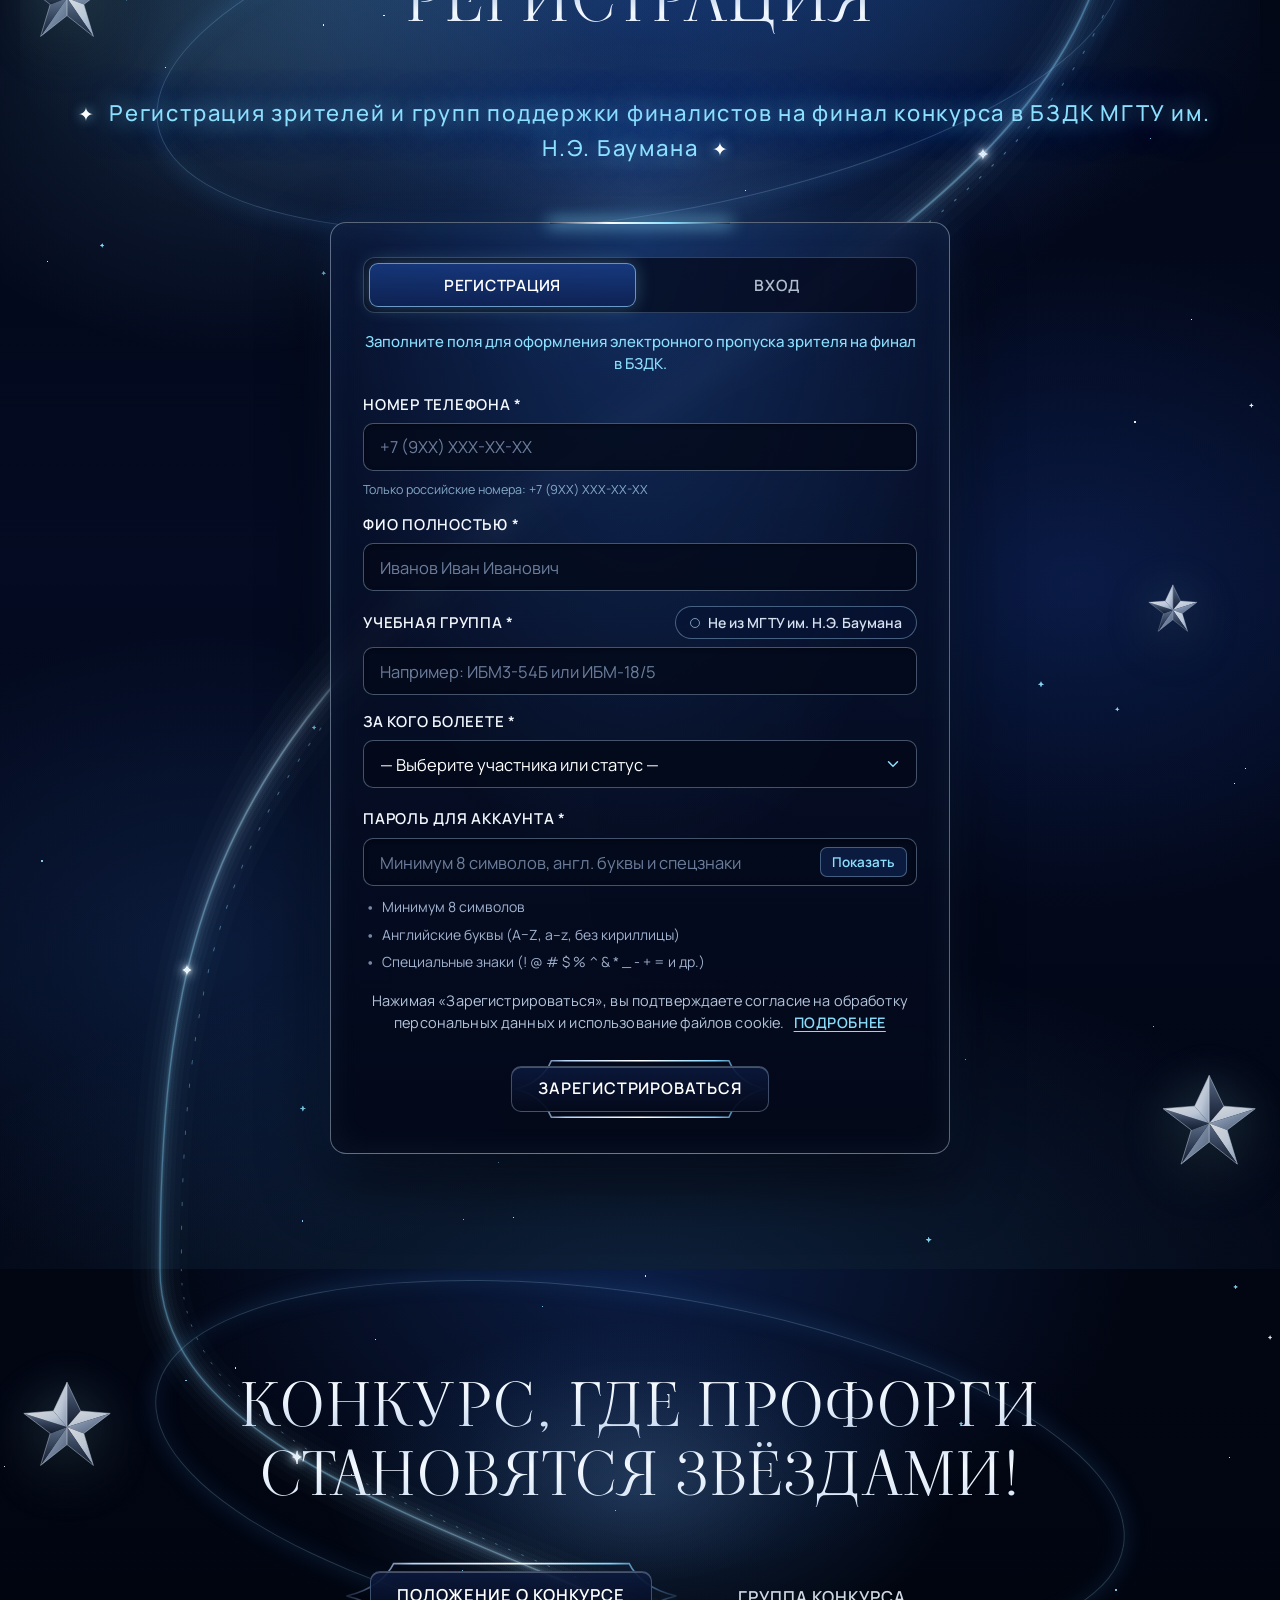
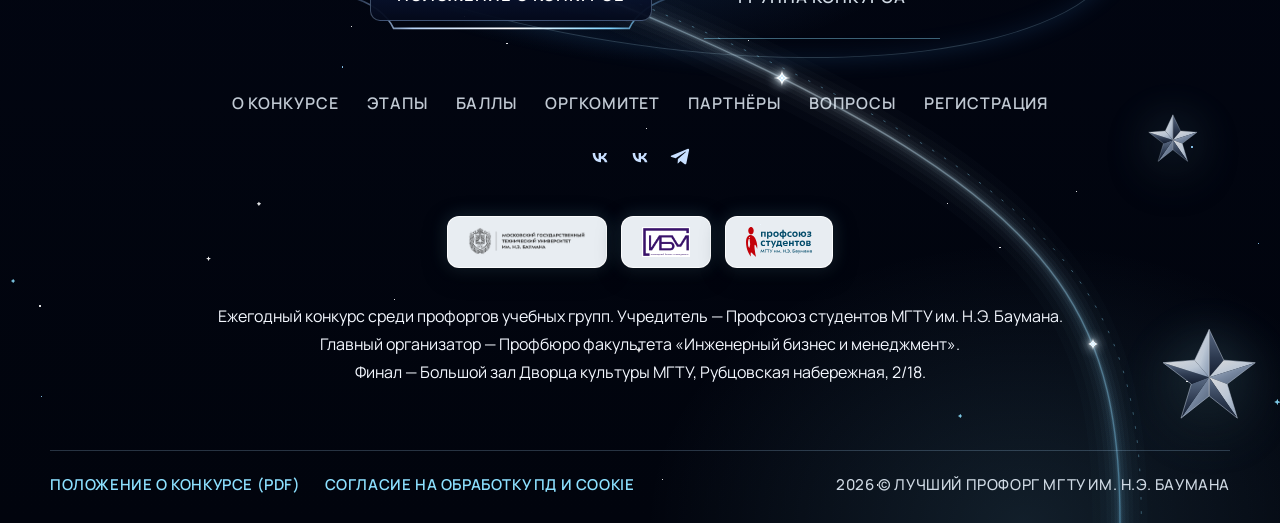
==== commit ee0db0f6: "Add VK-start registration confirmation variant" ====
--- a/index.html
+++ b/index.html
@@ -10,7 +10,7 @@
   <link rel="preconnect" href="https://fonts.googleapis.com">
   <link rel="preconnect" href="https://fonts.gstatic.com" crossorigin>
   <link href="https://fonts.googleapis.com/css2?family=Manrope:wght@400;500;600;700&family=Viaoda+Libre&display=swap" rel="stylesheet">
-  <link rel="stylesheet" href="styles.css?v=82">
+  <link rel="stylesheet" href="styles.css?v=83">
   <style>
     /* На компьютерах дублирующая подпись группы скрыта, видна только синяя колонка */
     .results-table__group-sub { display: none !important; }
@@ -1210,6 +1210,11 @@
             </div>
 
             <p class="vote-auth__error" id="regErrorMsg" hidden></p>
+            <div class="vk-registration-pending" id="vkRegistrationPending" hidden>
+              <p>Заявка сохранена. Откройте сообщения сообщества ВКонтакте и нажмите «Начать». После этого регистрация подтвердится автоматически.</p>
+              <a class="btn btn--primary" id="vkRegistrationLink" href="#" target="_blank" rel="noopener">Открыть бота ВКонтакте</a>
+              <p id="vkRegistrationStatus" aria-live="polite">Ожидаем подтверждения…</p>
+            </div>
 
             <p class="cabinet-consent-note">
               Нажимая «Зарегистрироваться», вы подтверждаете согласие на обработку персональных данных и использование файлов cookie.
@@ -1498,6 +1503,6 @@
     </div>
   </div>
 
-  <script src="script.js?v=81"></script>
+  <script src="script.js?v=82"></script>
 </body>
 </html>
--- a/styles.css
+++ b/styles.css
@@ -3742,6 +3742,19 @@
   margin-bottom: 2px;
 }
 
+.vk-registration-pending {
+  margin: 16px 0;
+  padding: 16px;
+  border: 1px solid rgba(140, 224, 255, 0.38);
+  border-radius: 12px;
+  background: rgba(16, 32, 74, 0.55);
+  color: var(--cream);
+  text-align: center;
+}
+.vk-registration-pending p { margin: 0 0 12px; }
+.vk-registration-pending [hidden] { display: none !important; }
+.vk-registration-pending a { display: inline-flex; margin: 4px auto 12px; }
+
 .vote-auth__field select {
   width: 100%;
   height: 48px;
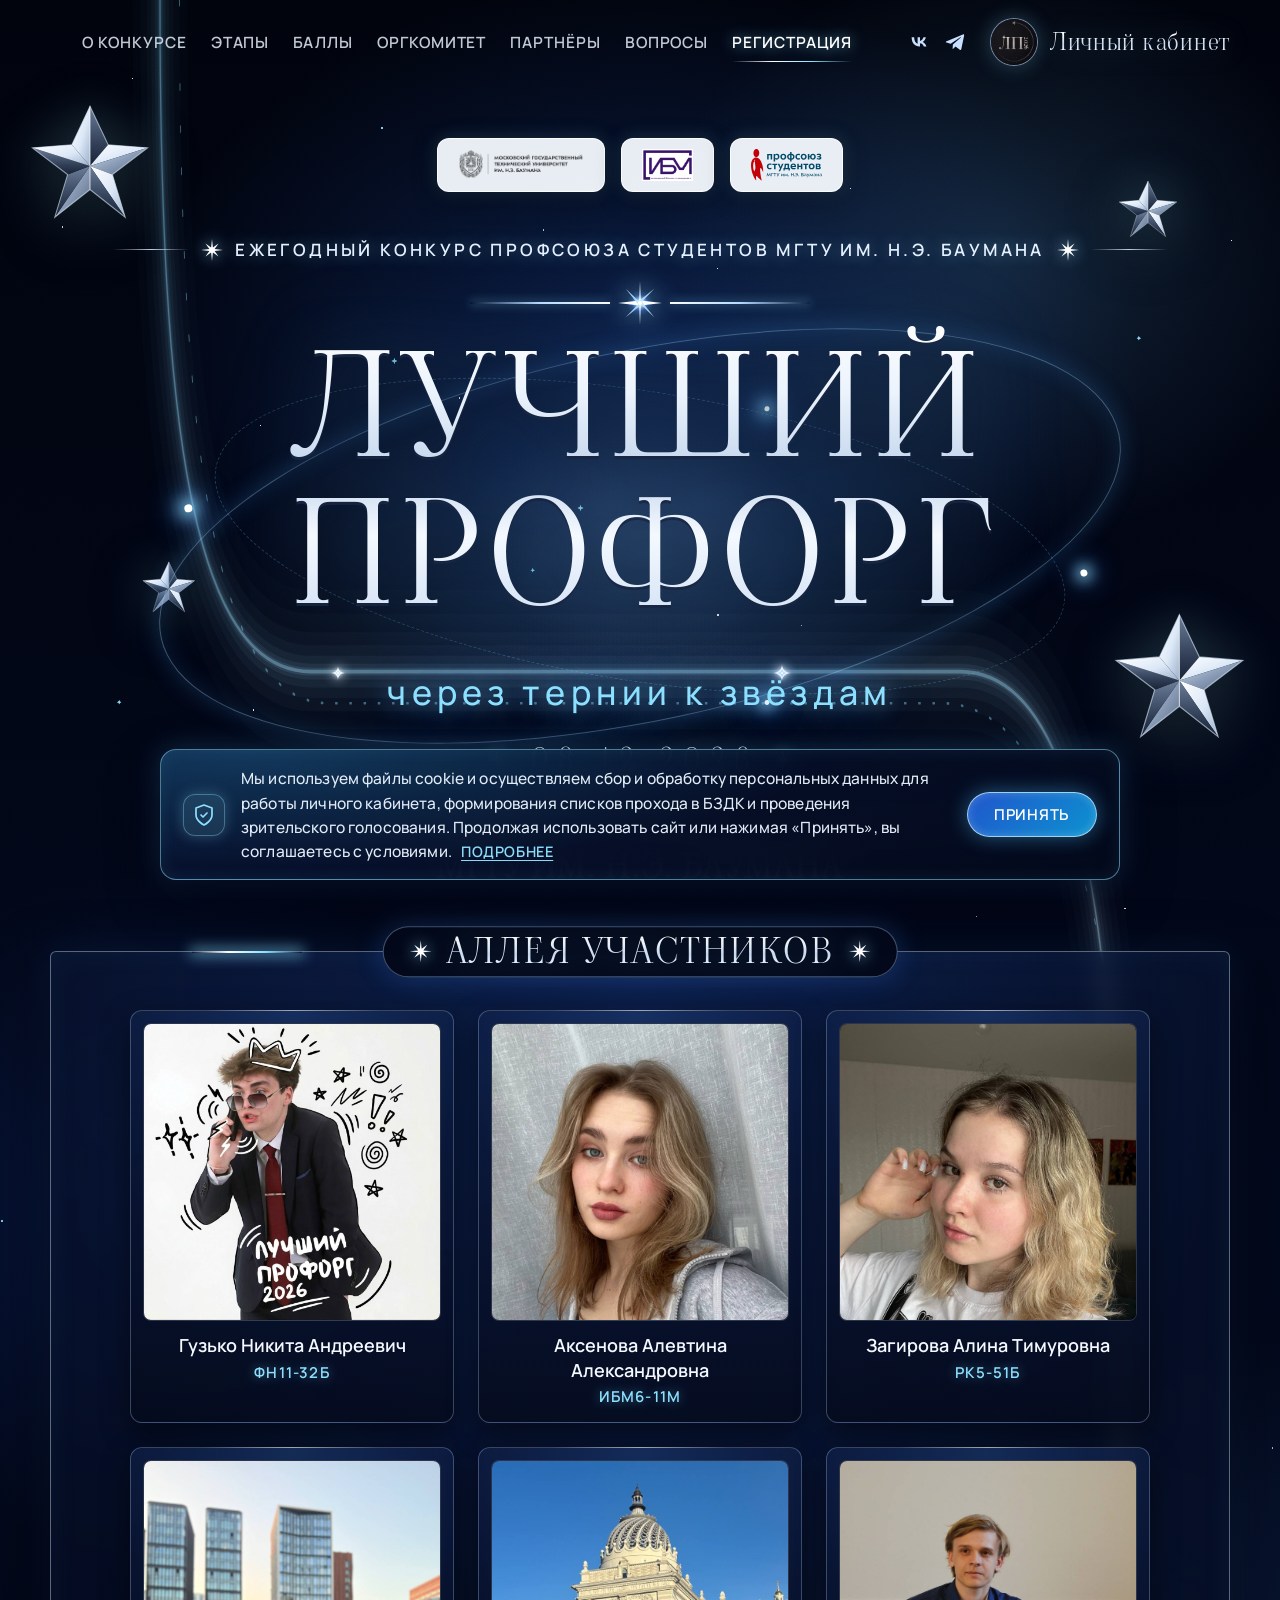
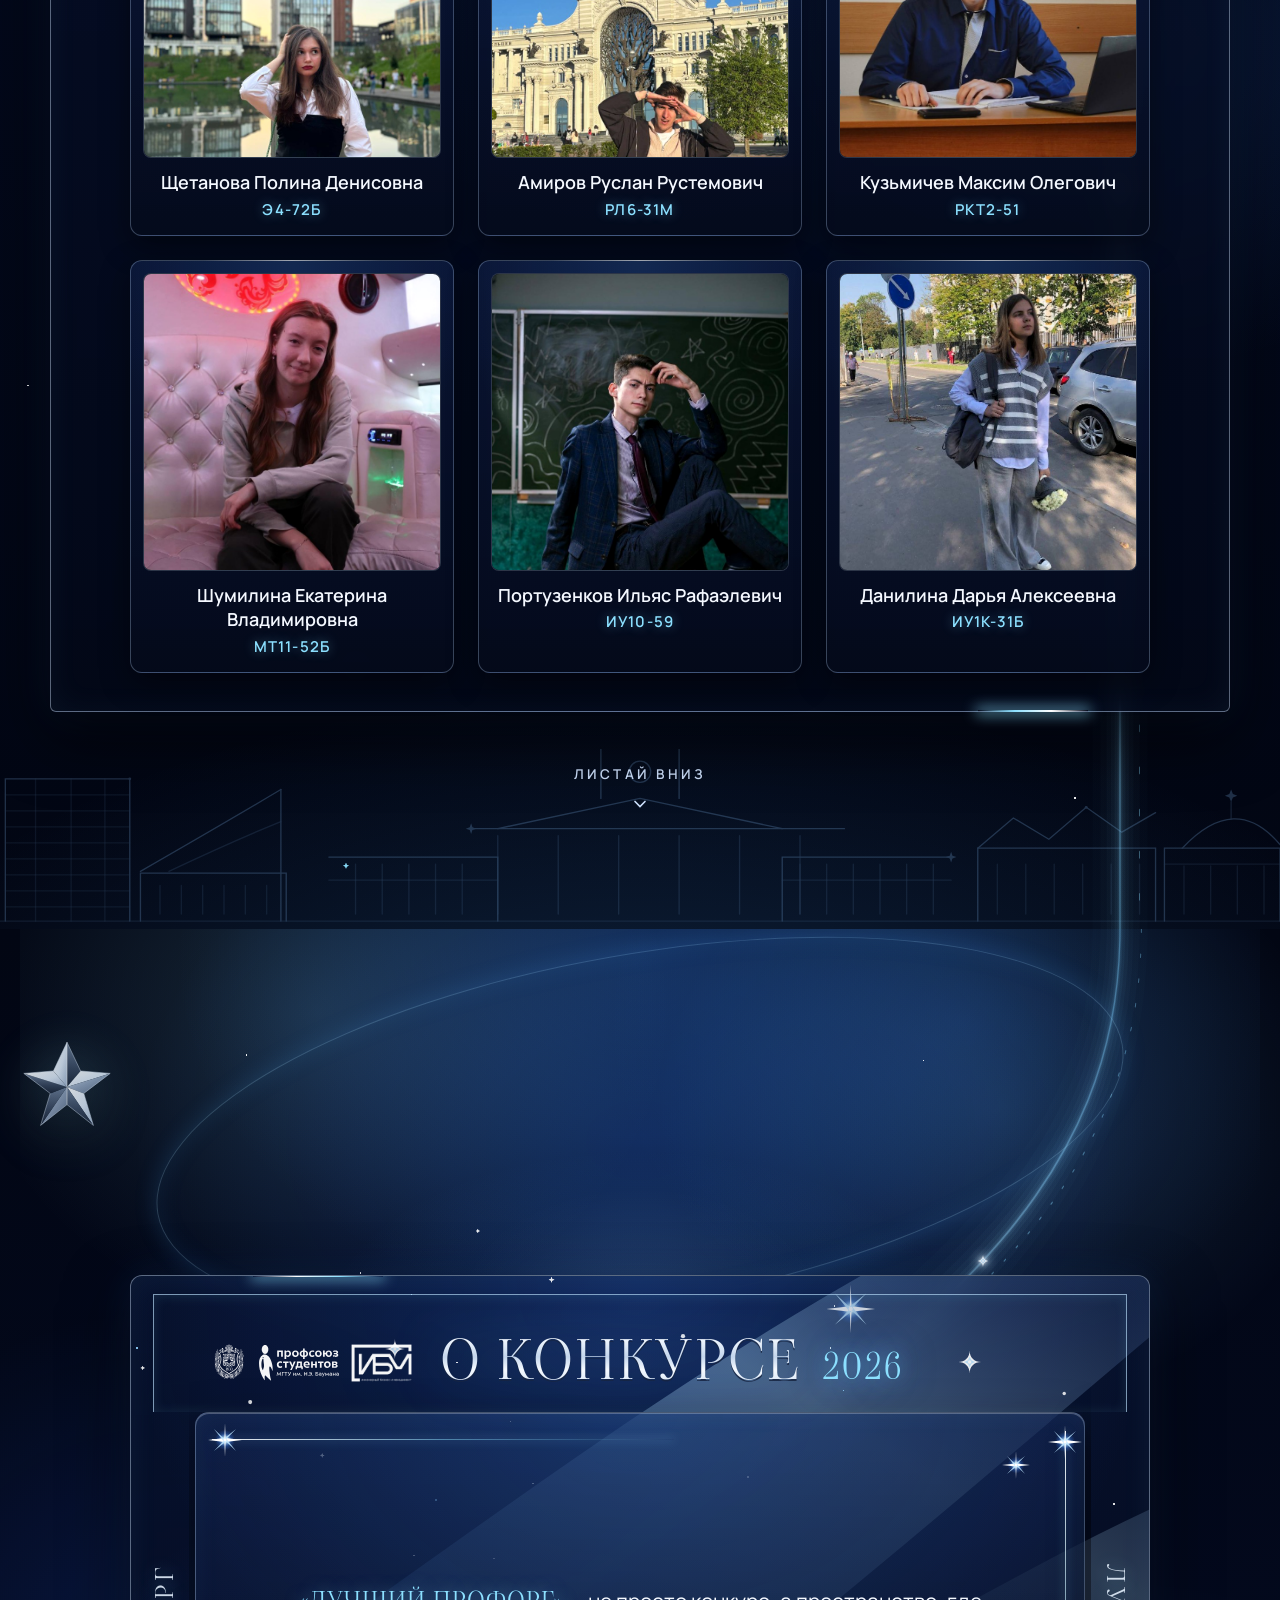
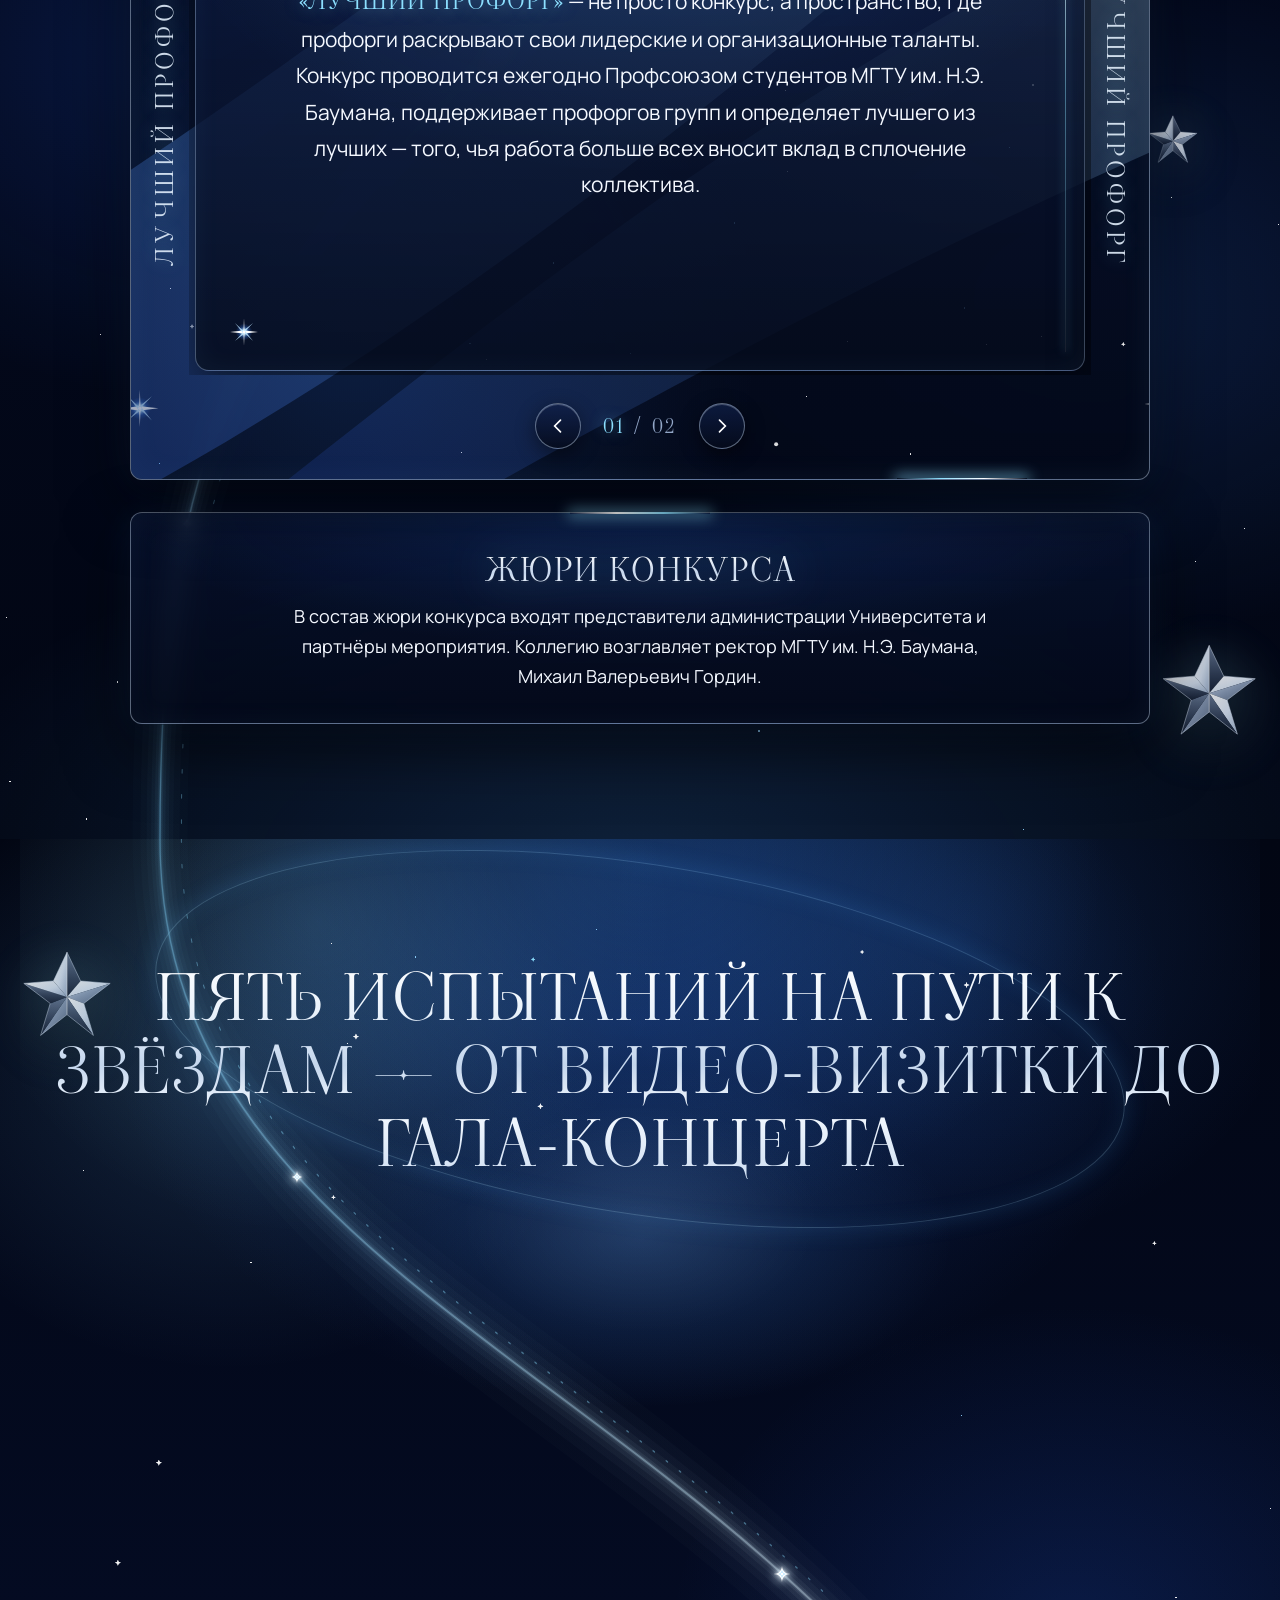
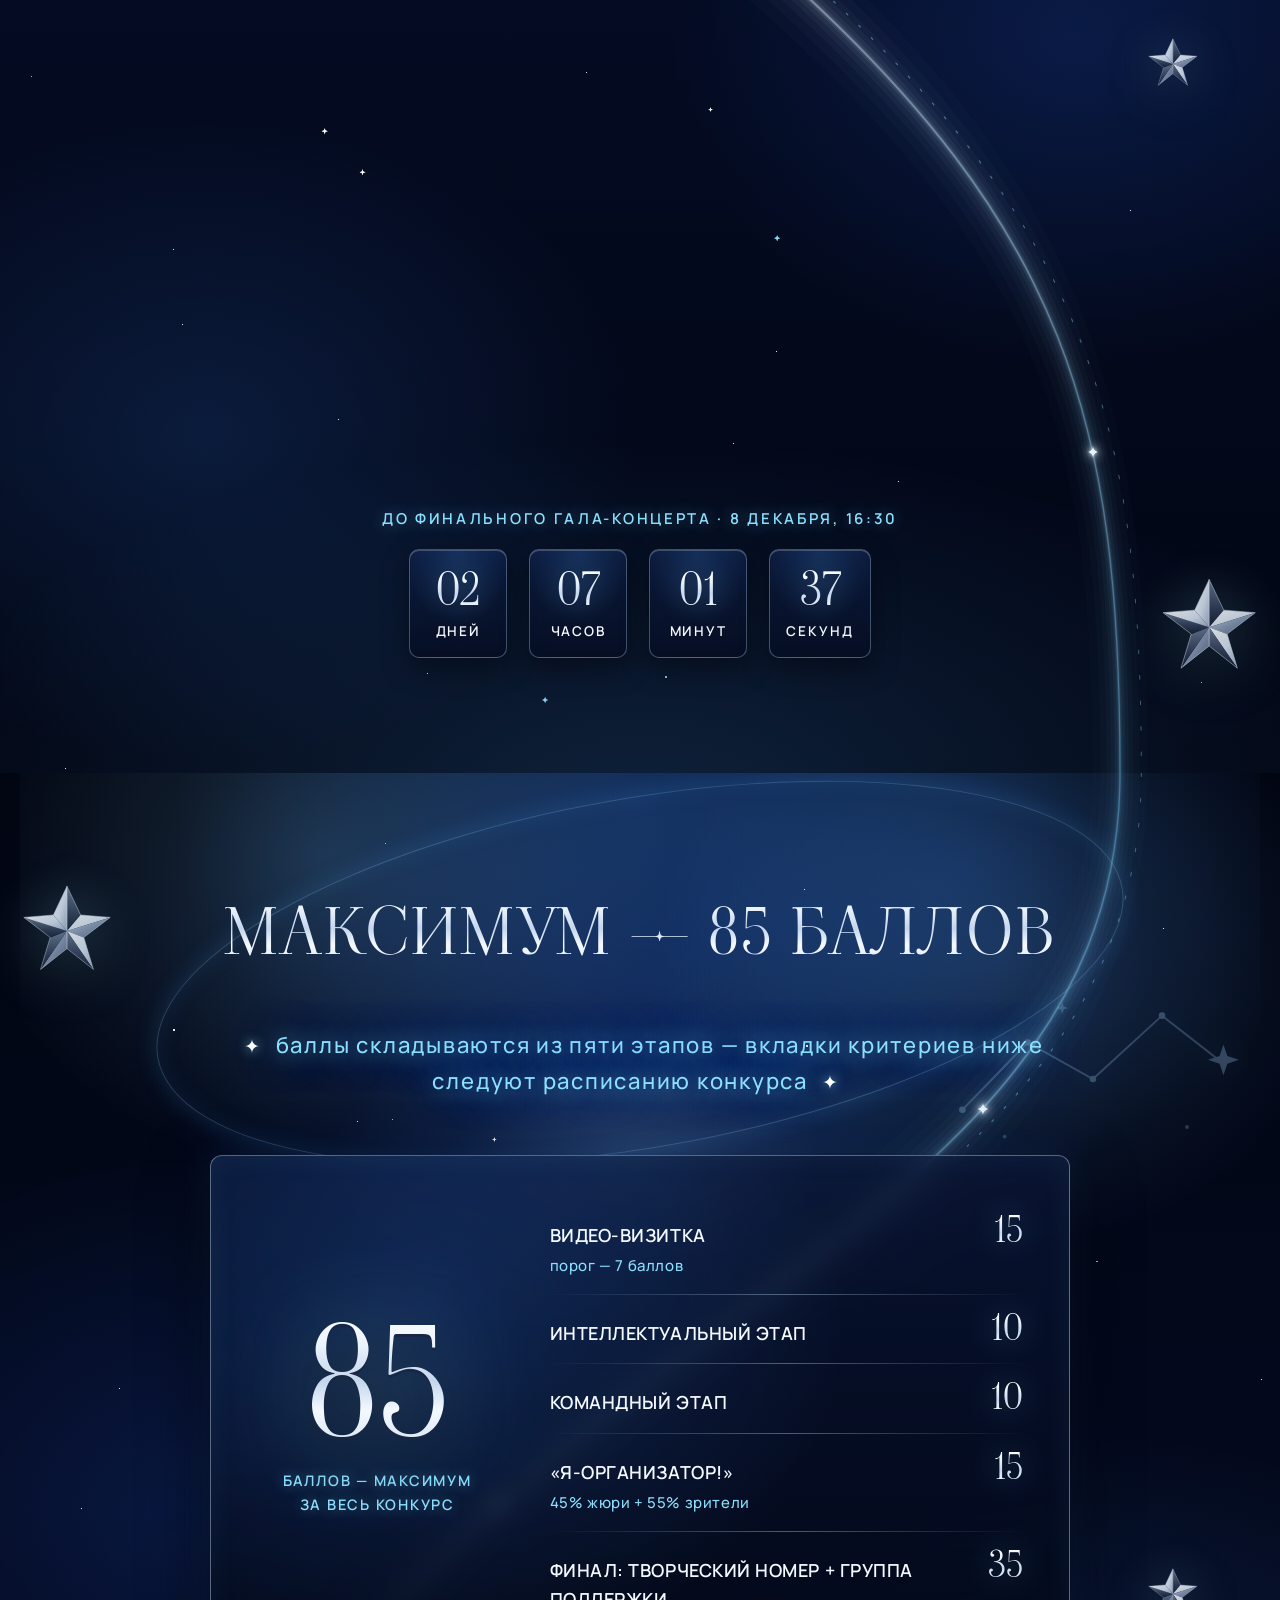
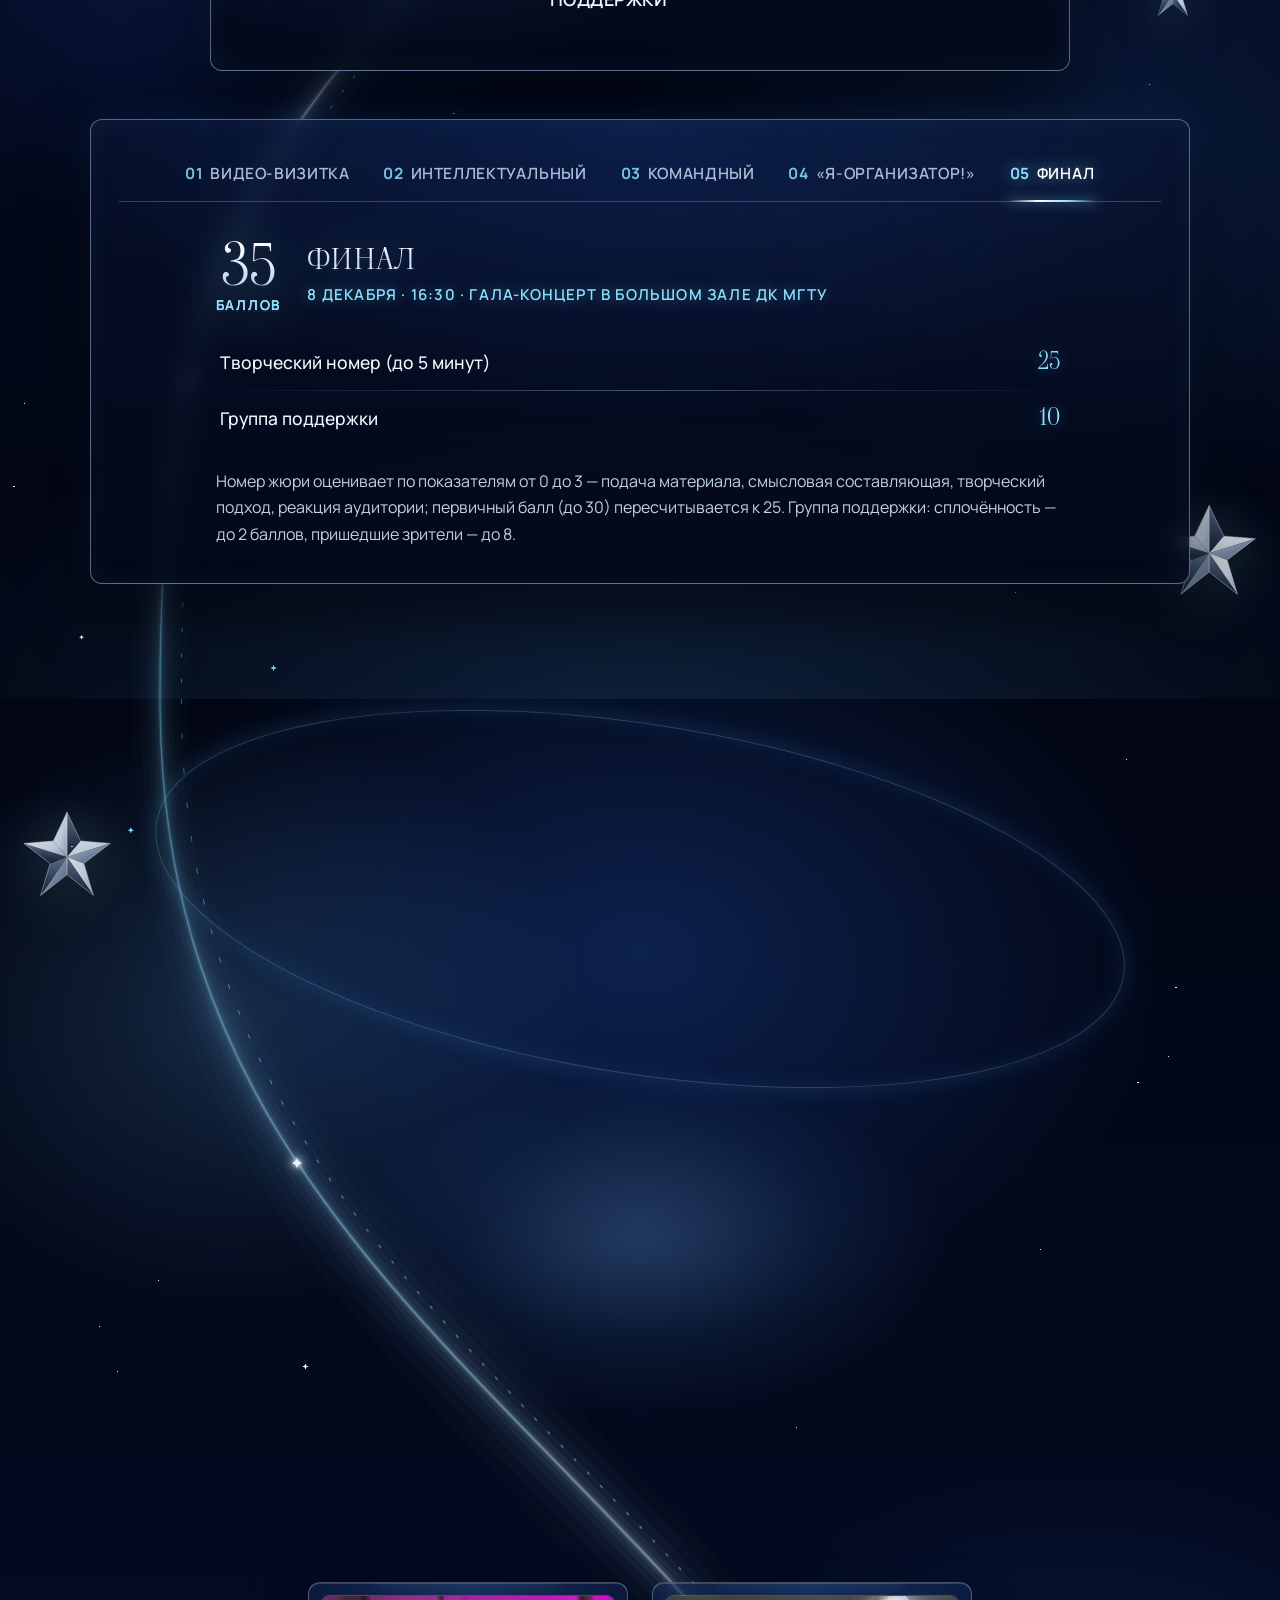
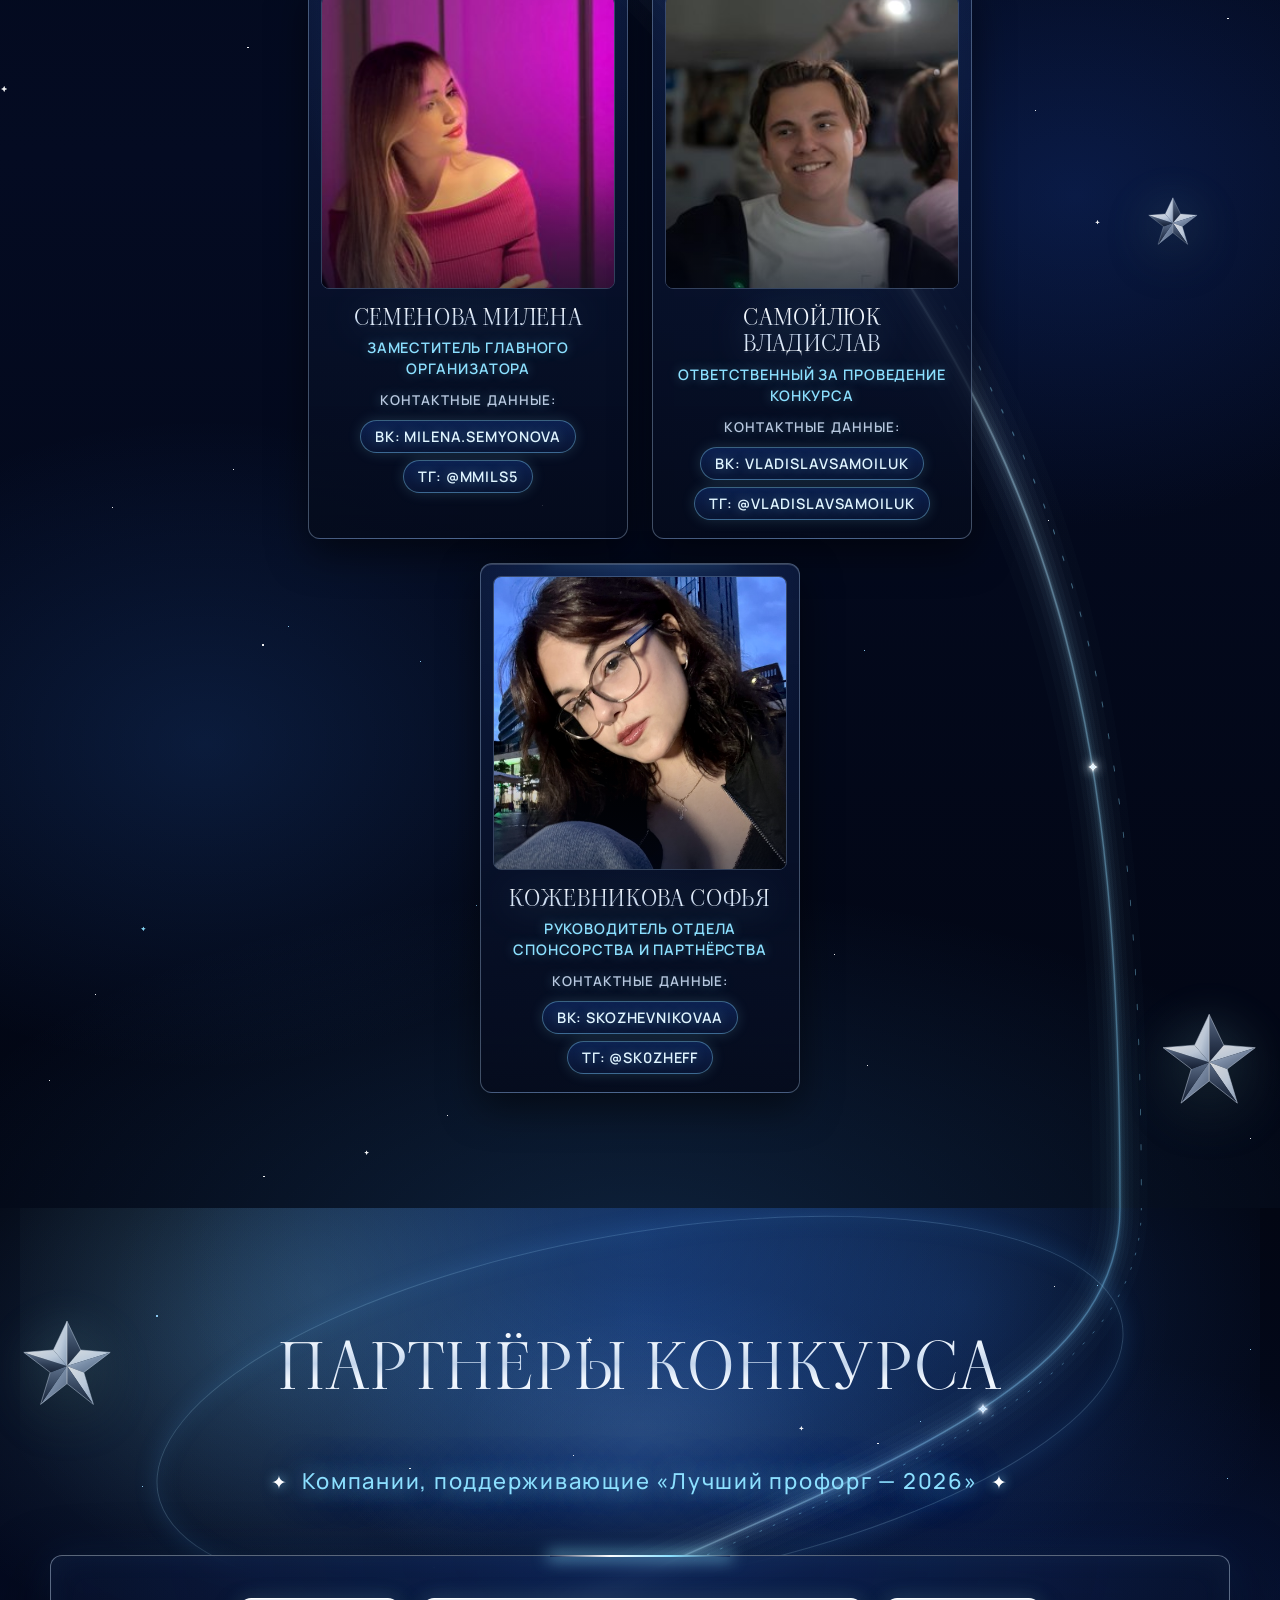
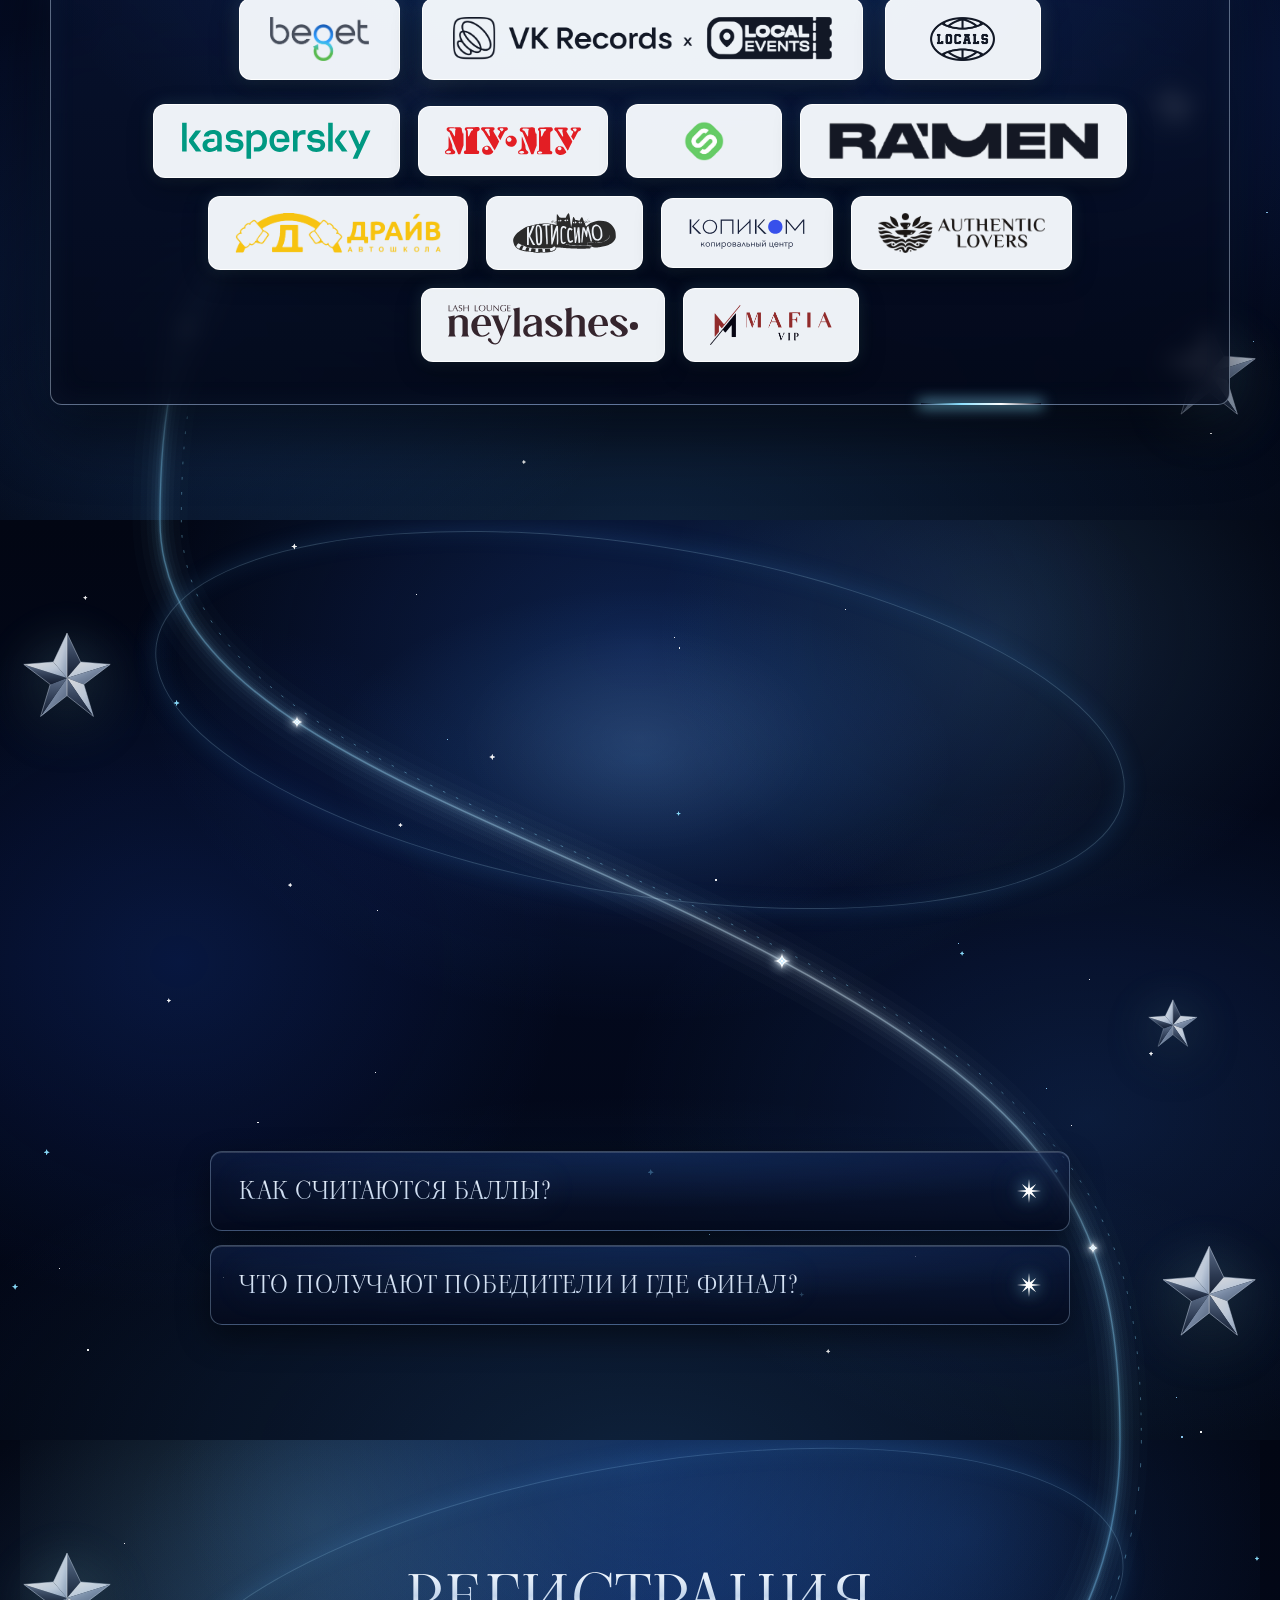
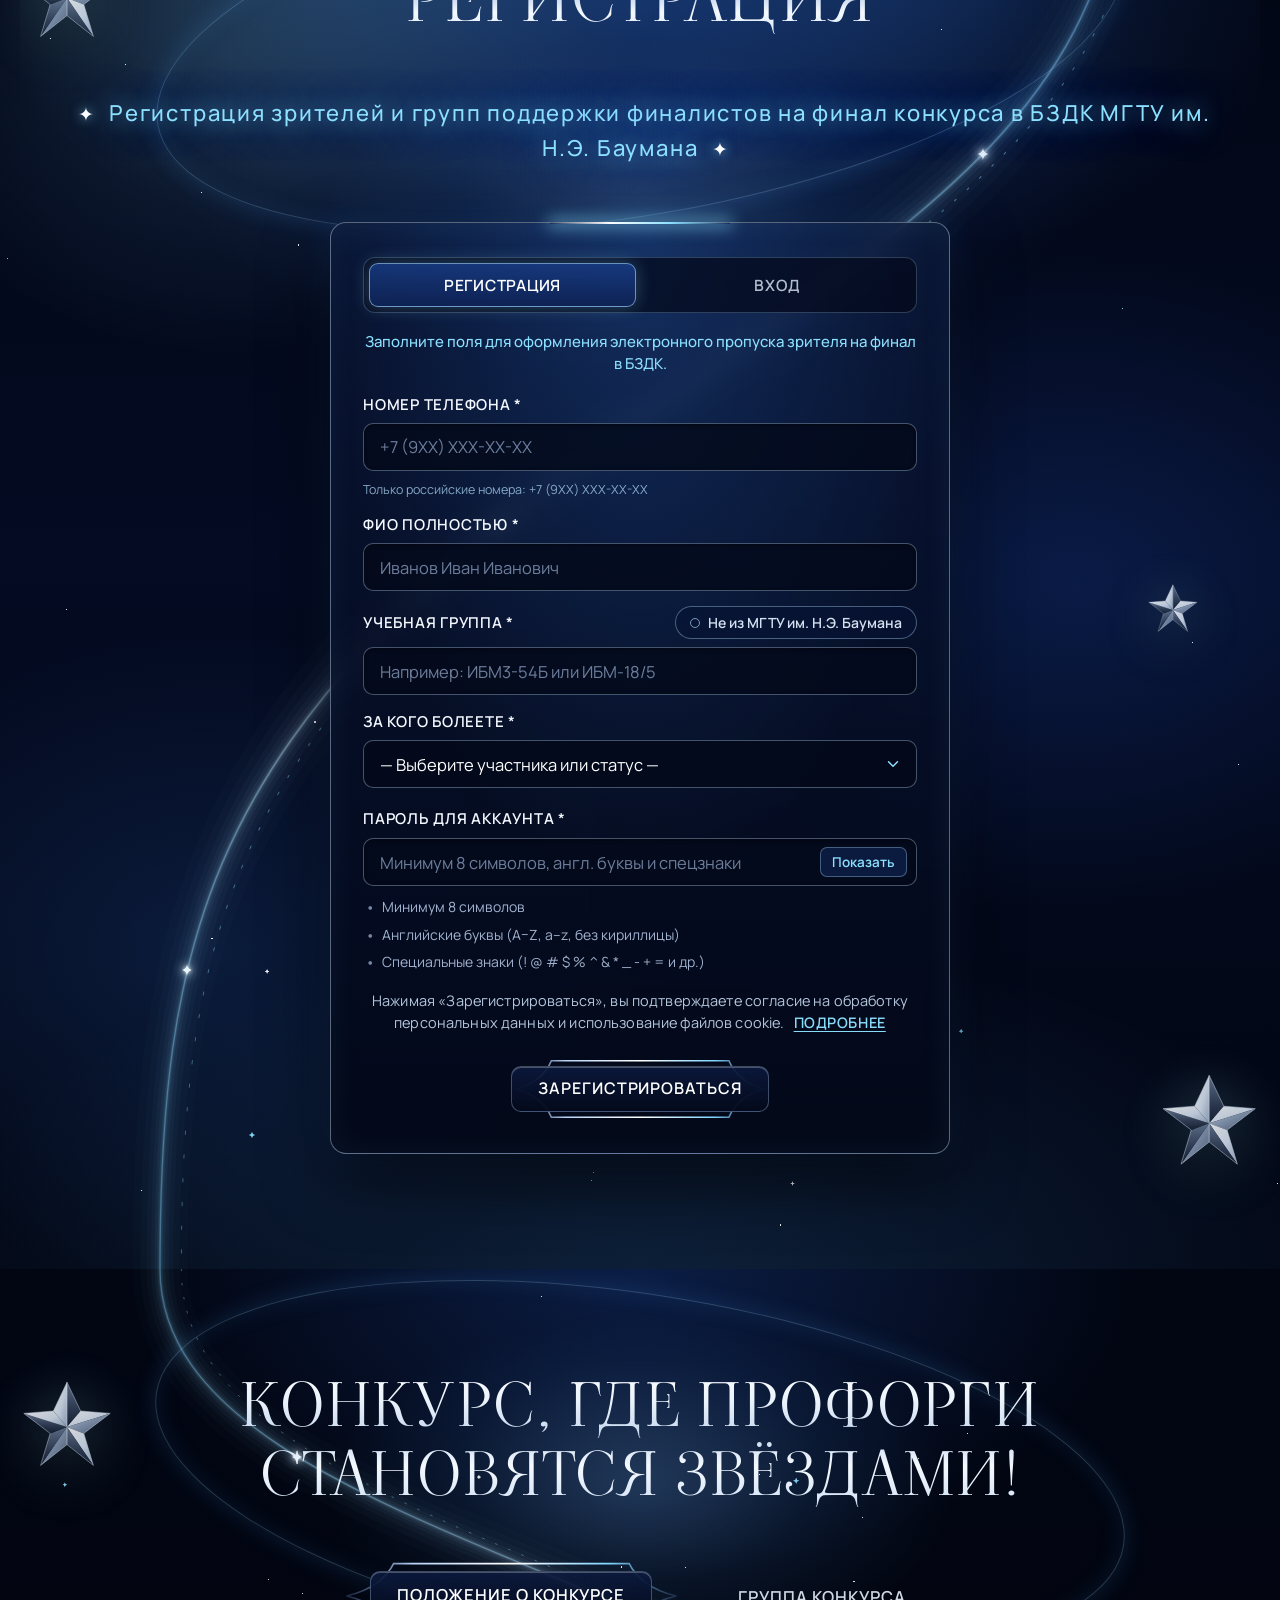
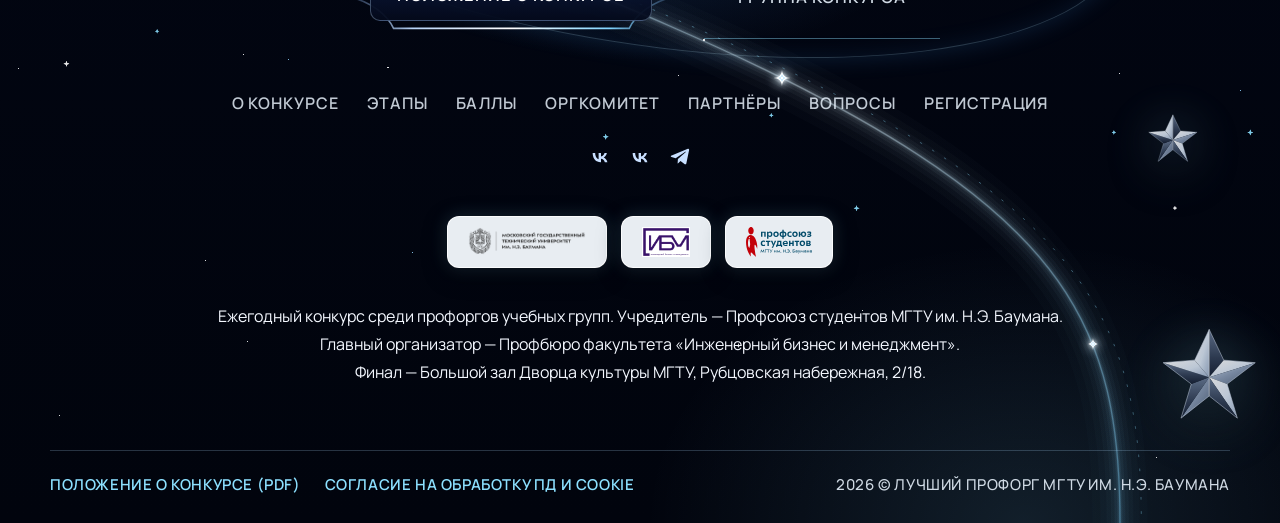
==== commit 24c27217: "Switch registration confirmation to Telegram" ====
--- a/index.html
+++ b/index.html
@@ -1102,7 +1102,7 @@
             <span>Как подать заявку?</span>
             <svg class="faq__star" aria-hidden="true"><use href="#spark"/></svg>
           </button>
-          <div class="faq__a"><p>Заполнить форму регистрации в официальной группе конкурса «ВКонтакте» (vk.com/thebestprof) с 8 по 18 сентября: ФИО, факультет и учебная группа, контактные данные, согласие на обработку персональных данных.</p></div>
+          <div class="faq__a"><p>Заполнить регистрационную форму на сайте, затем открыть Telegram-бот конкурса по персональной ссылке и нажать «Начать». Регистрация завершится автоматически после подтверждения в боте.</p></div>
         </div>
         <div class="faq__item reveal">
           <button class="faq__q" aria-expanded="false">
@@ -1210,10 +1210,10 @@
             </div>
 
             <p class="vote-auth__error" id="regErrorMsg" hidden></p>
-            <div class="vk-registration-pending" id="vkRegistrationPending" hidden>
-              <p>Заявка сохранена. Откройте сообщения сообщества ВКонтакте и нажмите «Начать». После этого регистрация подтвердится автоматически.</p>
-              <a class="btn btn--primary" id="vkRegistrationLink" href="#" target="_blank" rel="noopener">Открыть бота ВКонтакте</a>
-              <p id="vkRegistrationStatus" aria-live="polite">Ожидаем подтверждения…</p>
+            <div class="telegram-registration-pending" id="telegramRegistrationPending" hidden>
+              <p>Заявка сохранена. Перейдите в Telegram-бот и нажмите «Начать». После этого регистрация подтвердится автоматически.</p>
+              <a class="btn btn--primary" id="telegramRegistrationLink" href="#" target="_blank" rel="noopener">Открыть Telegram-бот</a>
+              <p id="telegramRegistrationStatus" aria-live="polite">Ожидаем подтверждения…</p>
             </div>
 
             <p class="cabinet-consent-note">
--- a/styles.css
+++ b/styles.css
@@ -3742,7 +3742,7 @@
   margin-bottom: 2px;
 }
 
-.vk-registration-pending {
+.telegram-registration-pending {
   margin: 16px 0;
   padding: 16px;
   border: 1px solid rgba(140, 224, 255, 0.38);
@@ -3751,9 +3751,9 @@
   color: var(--cream);
   text-align: center;
 }
-.vk-registration-pending p { margin: 0 0 12px; }
-.vk-registration-pending [hidden] { display: none !important; }
-.vk-registration-pending a { display: inline-flex; margin: 4px auto 12px; }
+.telegram-registration-pending p { margin: 0 0 12px; }
+.telegram-registration-pending [hidden] { display: none !important; }
+.telegram-registration-pending a { display: inline-flex; margin: 4px auto 12px; }
 
 .vote-auth__field select {
   width: 100%;
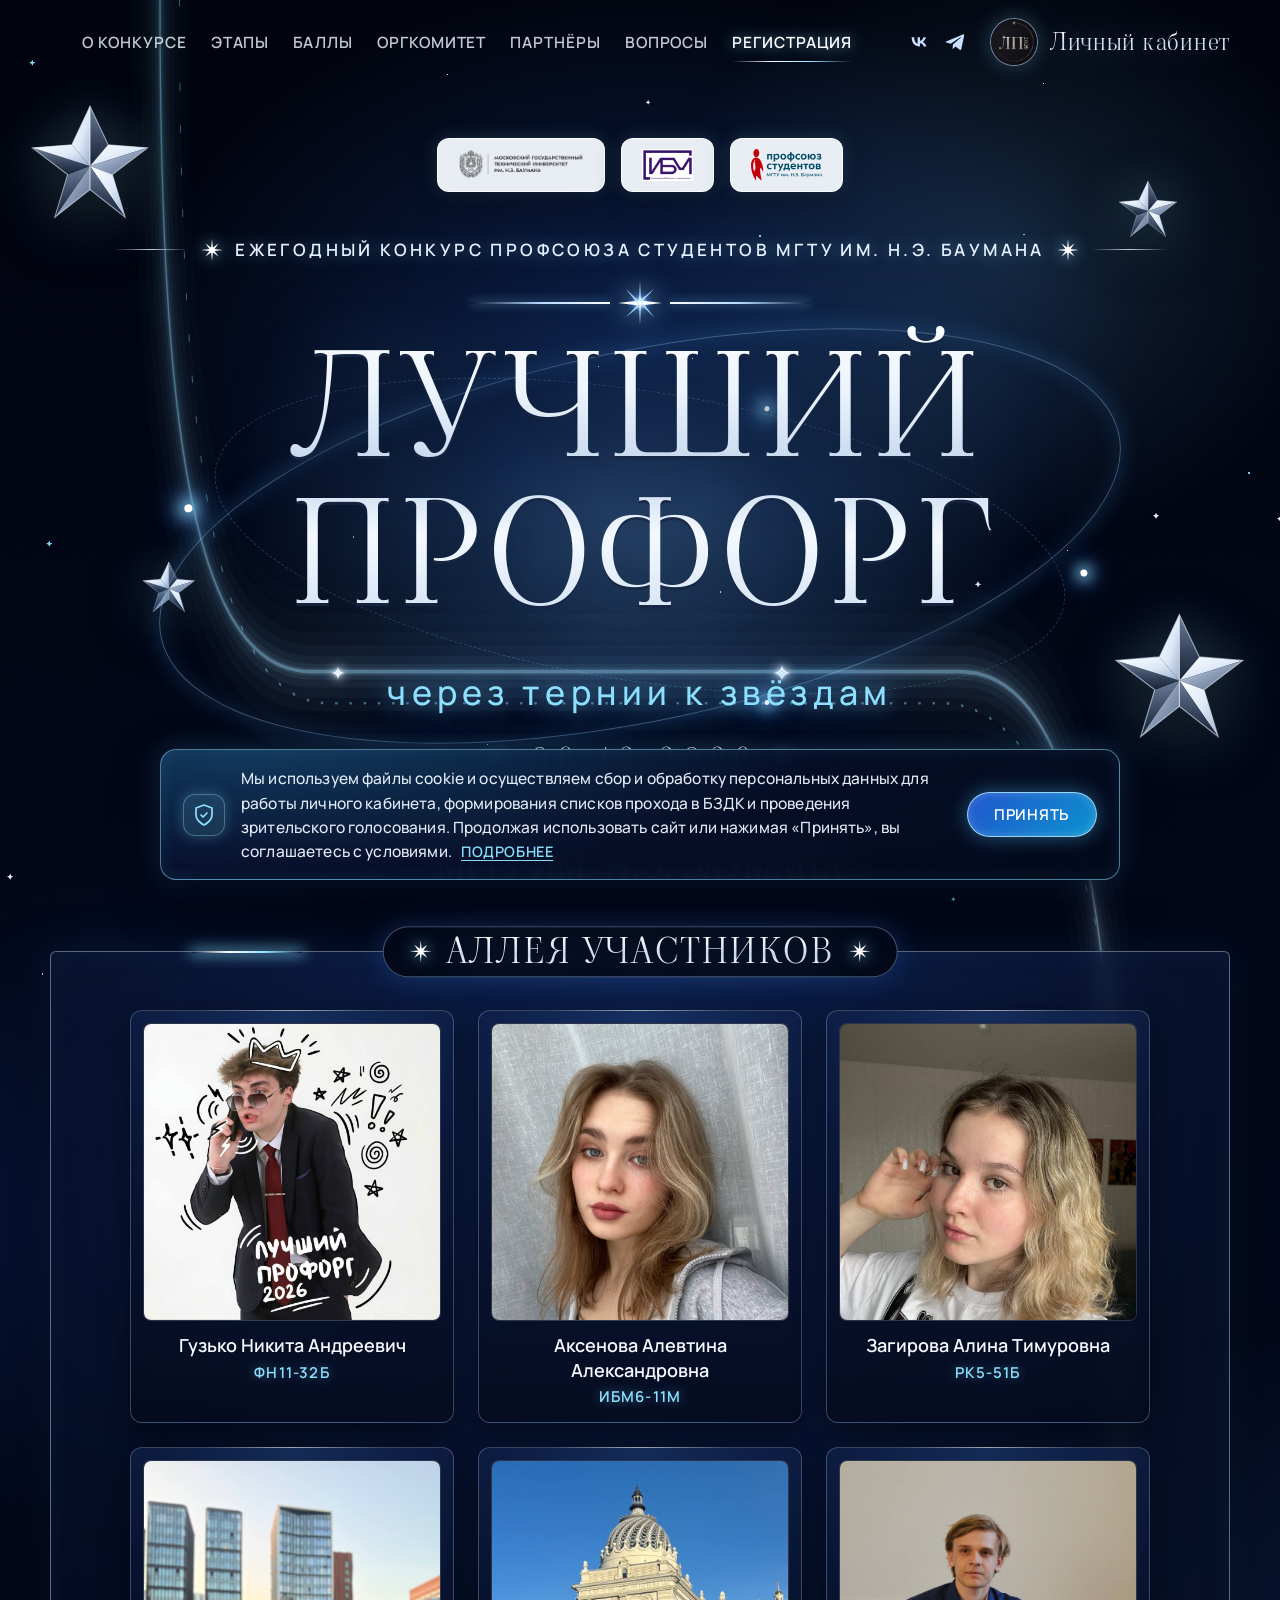
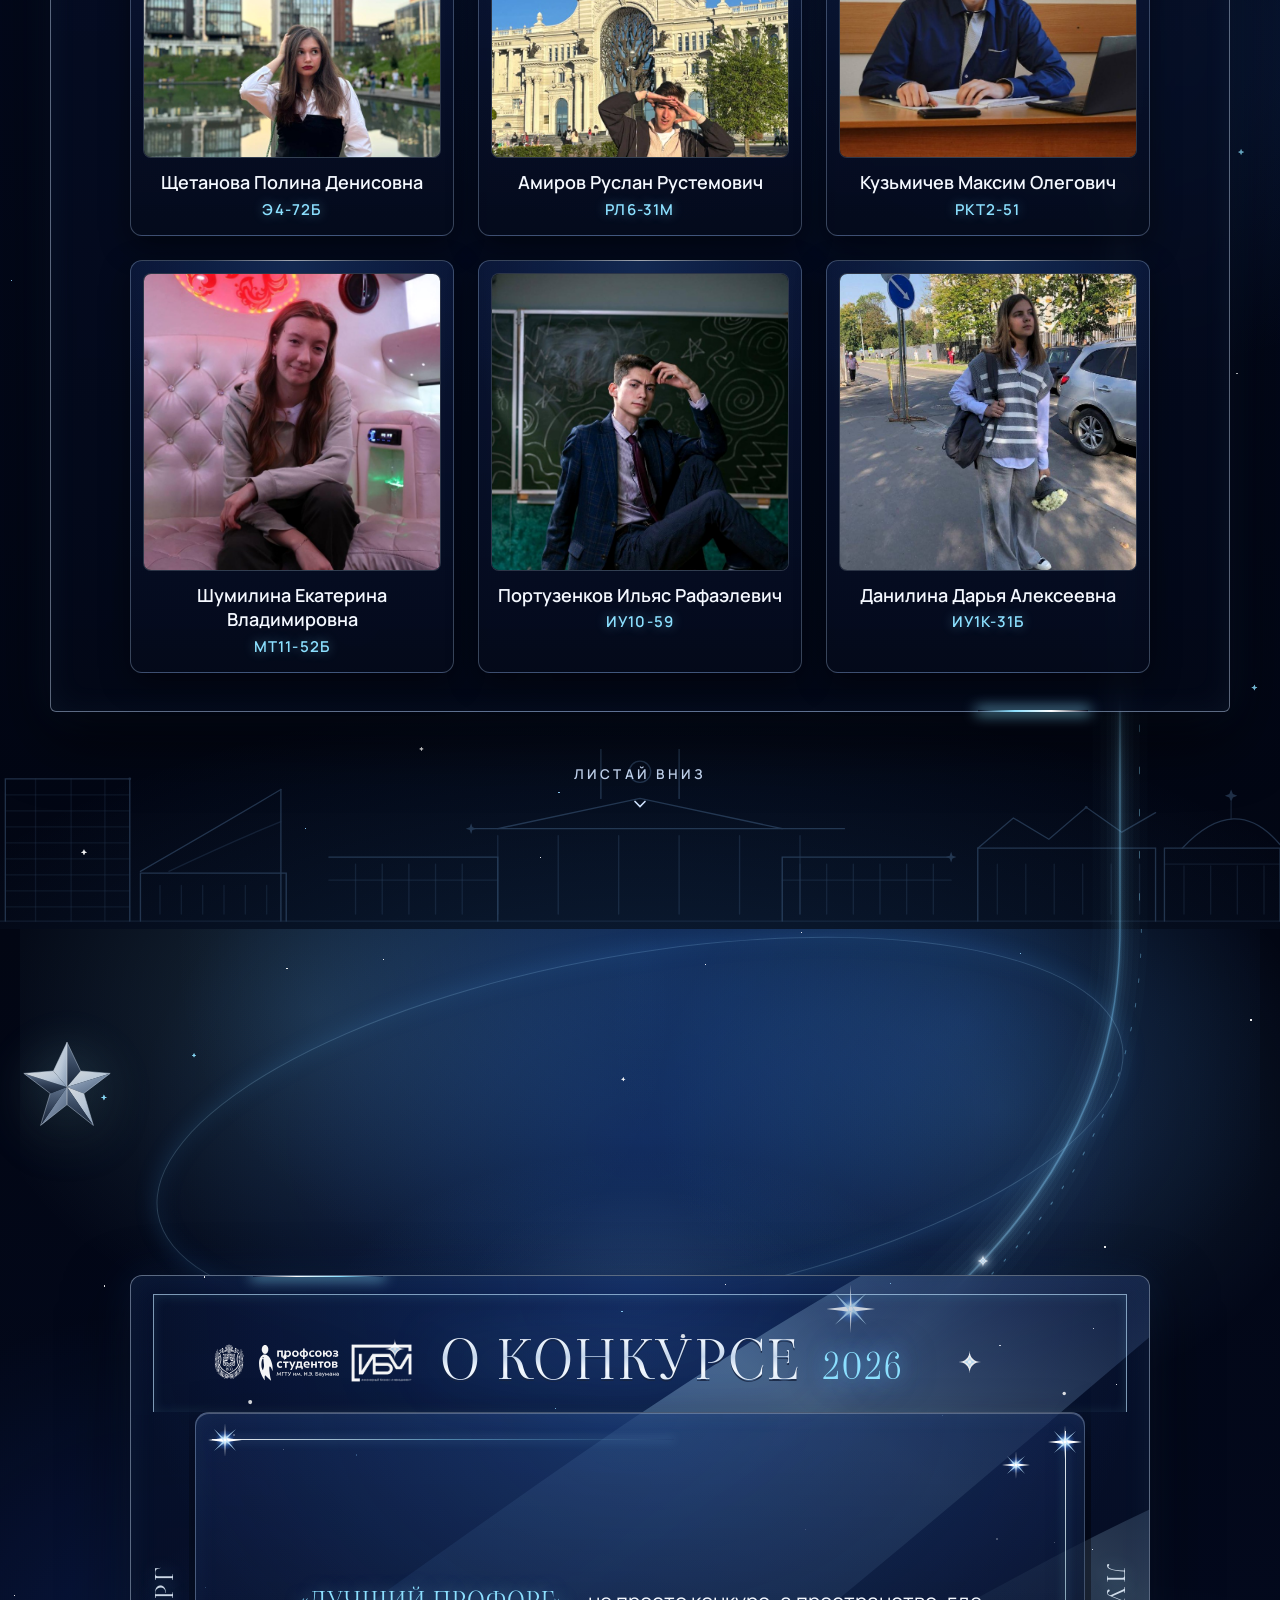
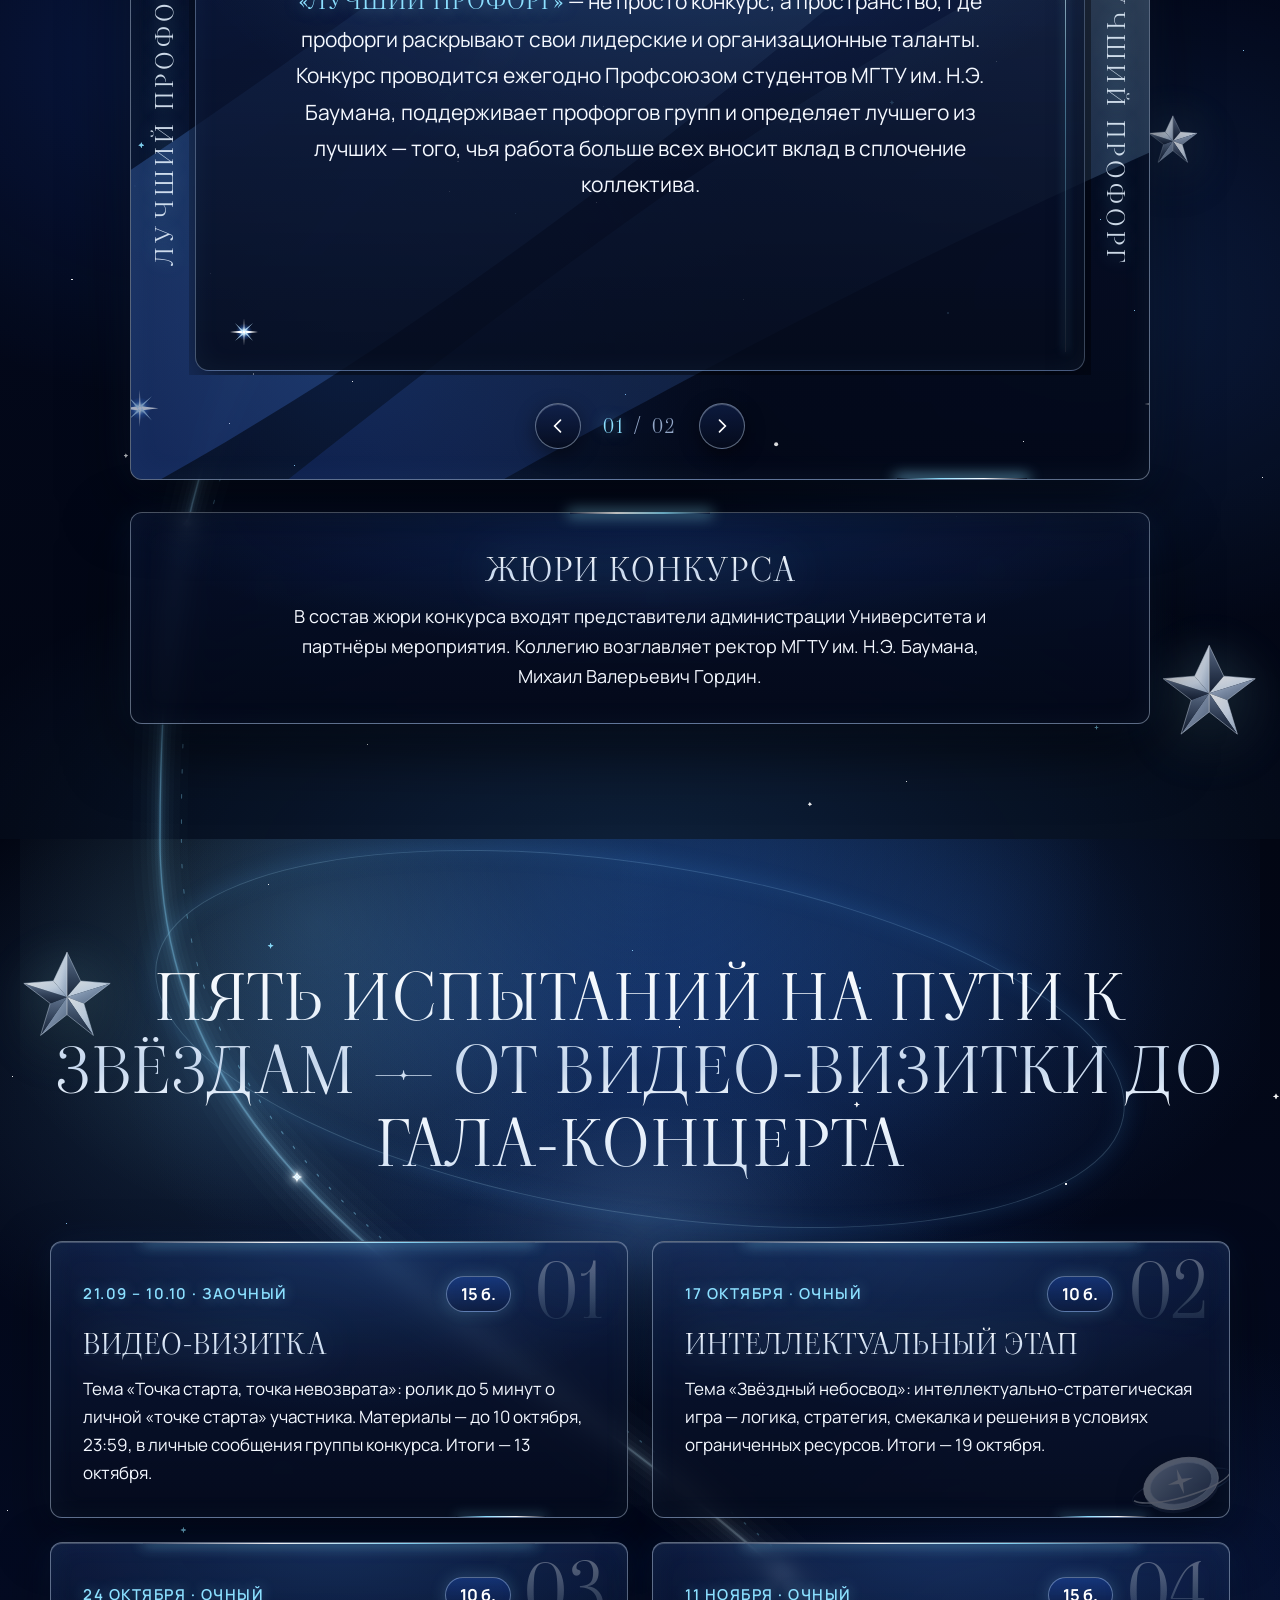
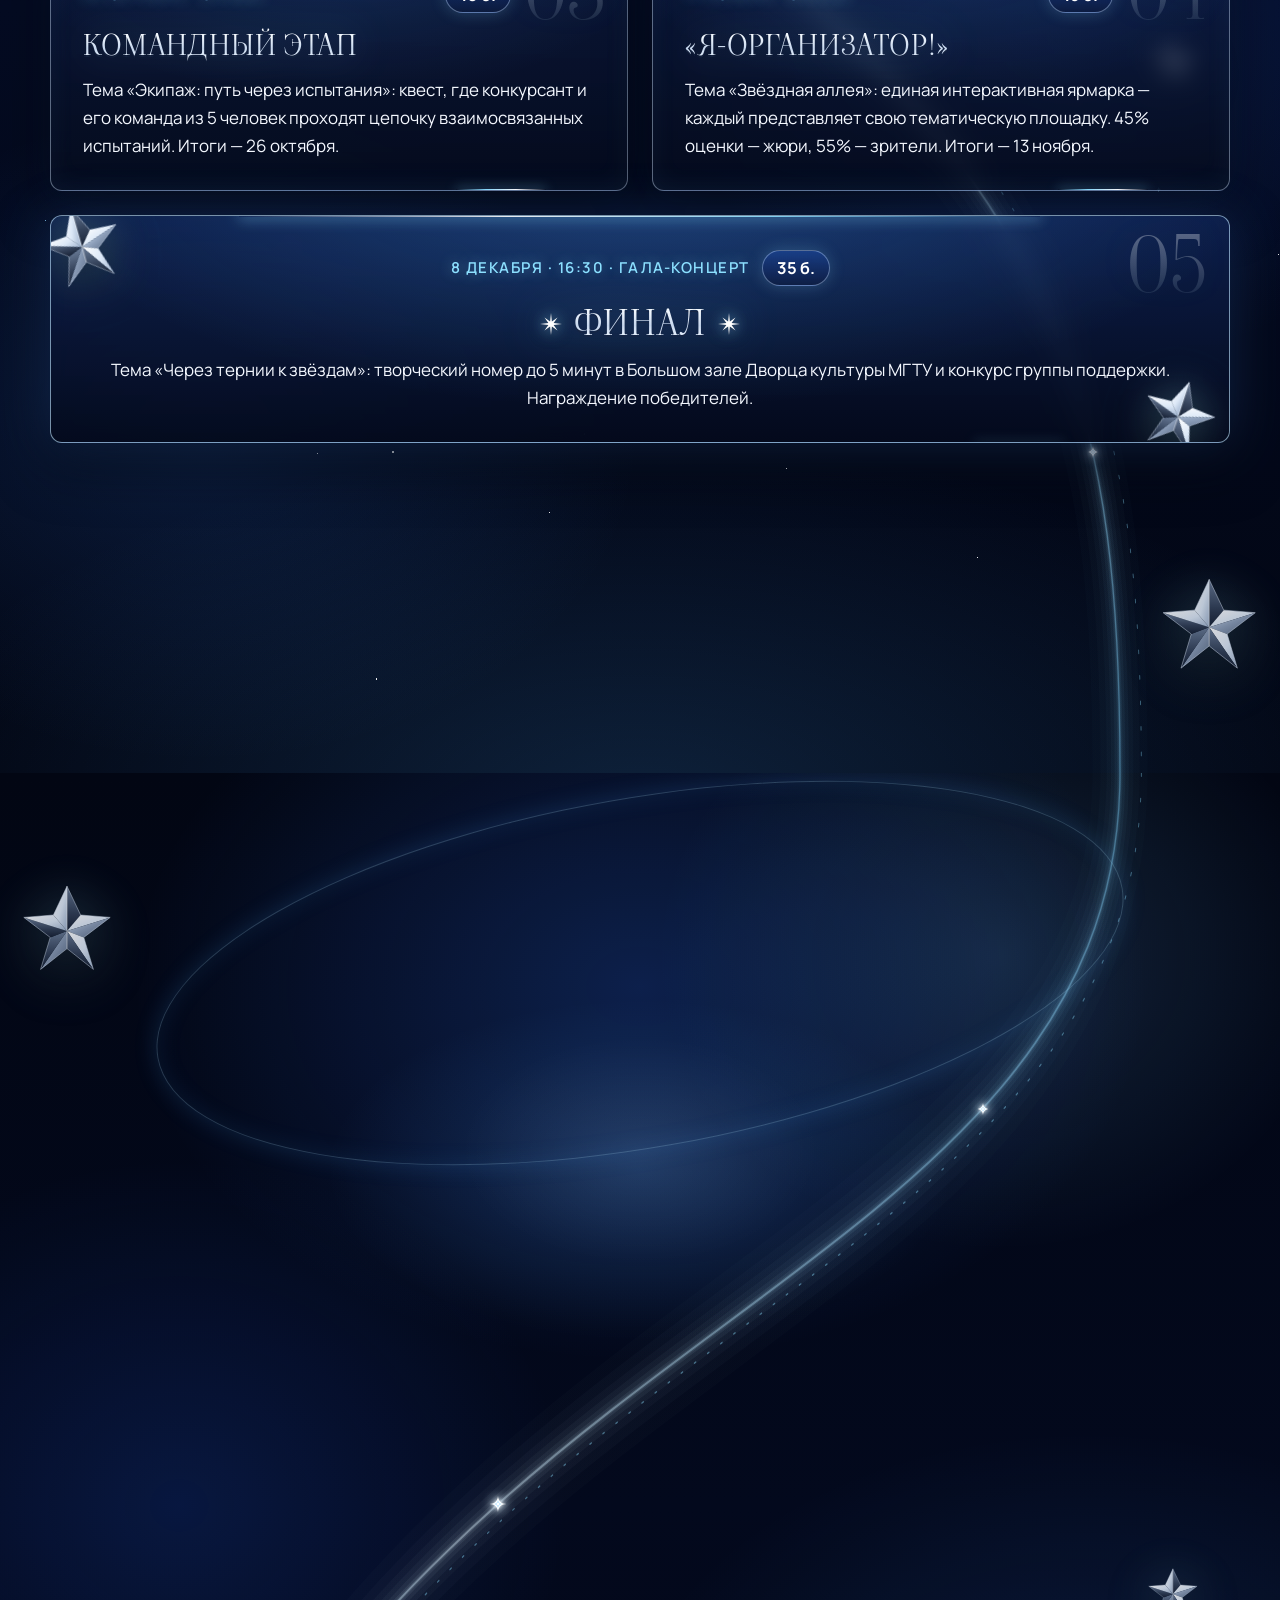
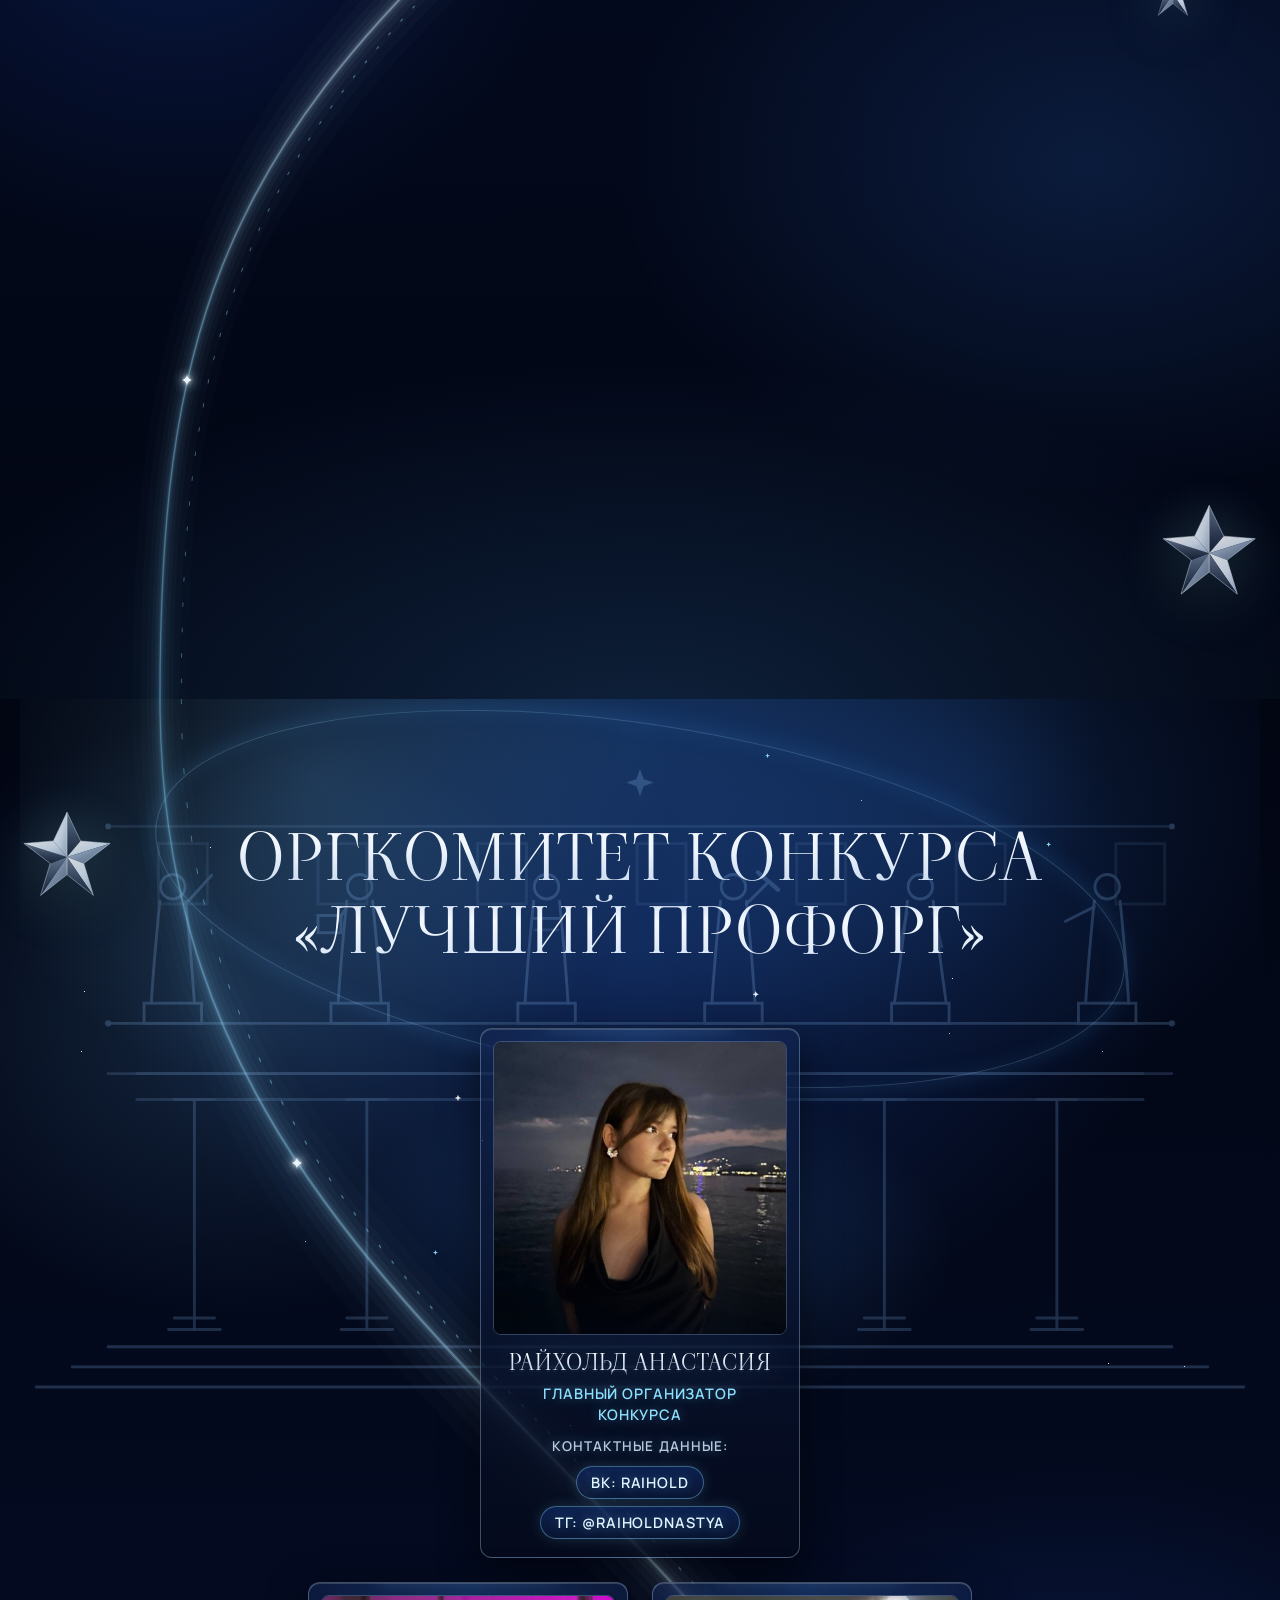
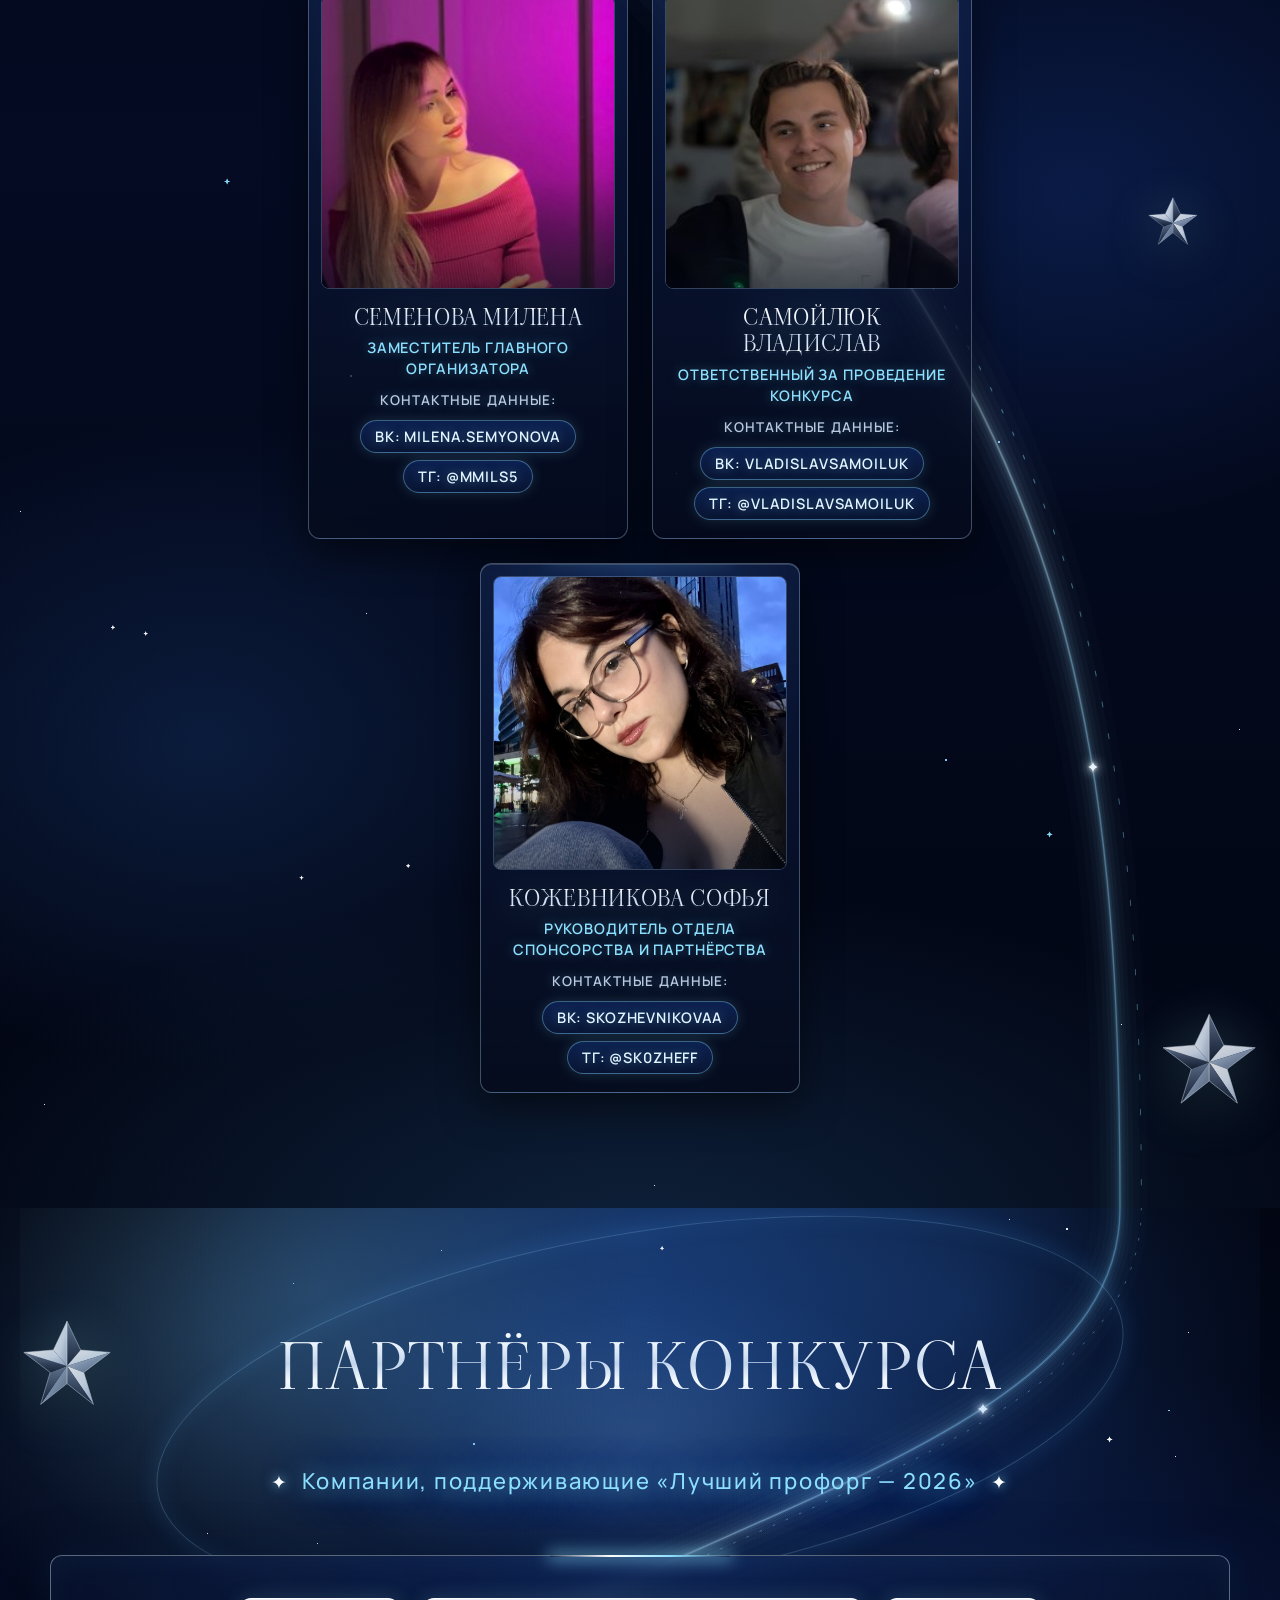
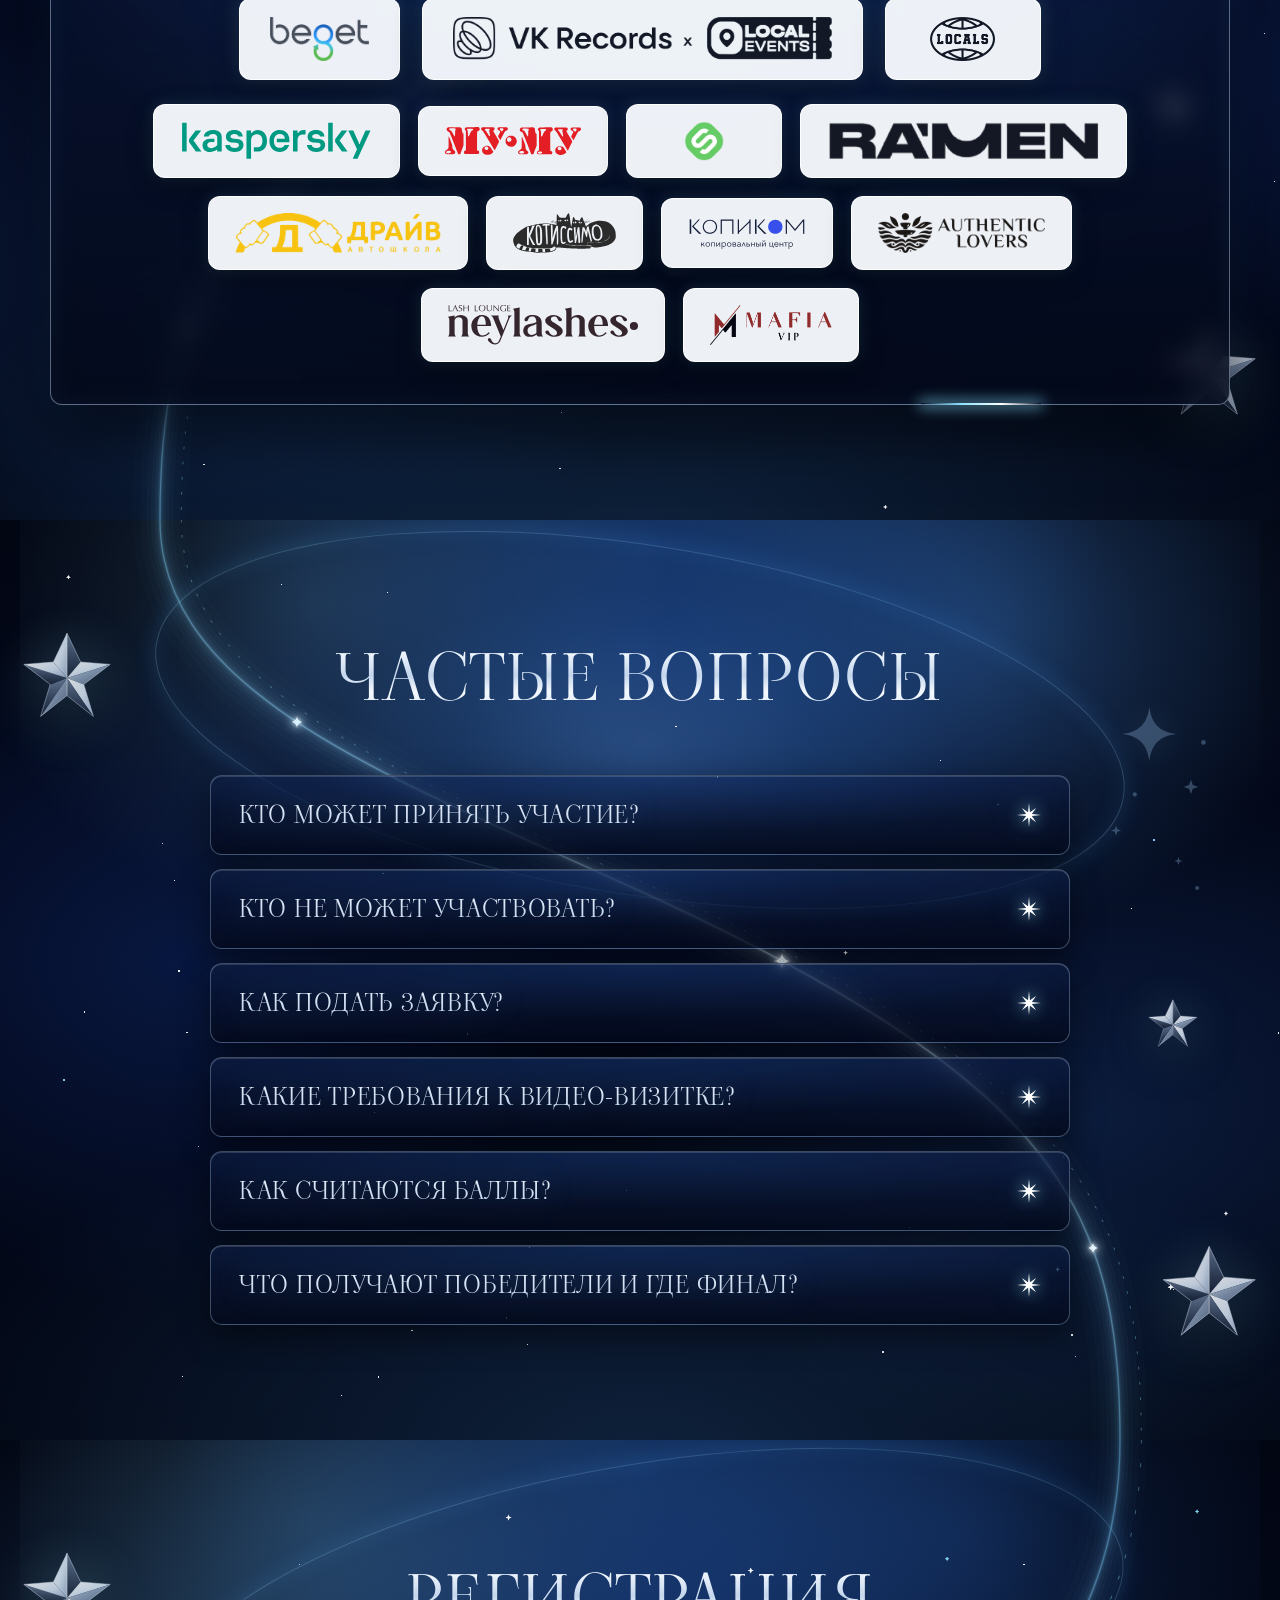
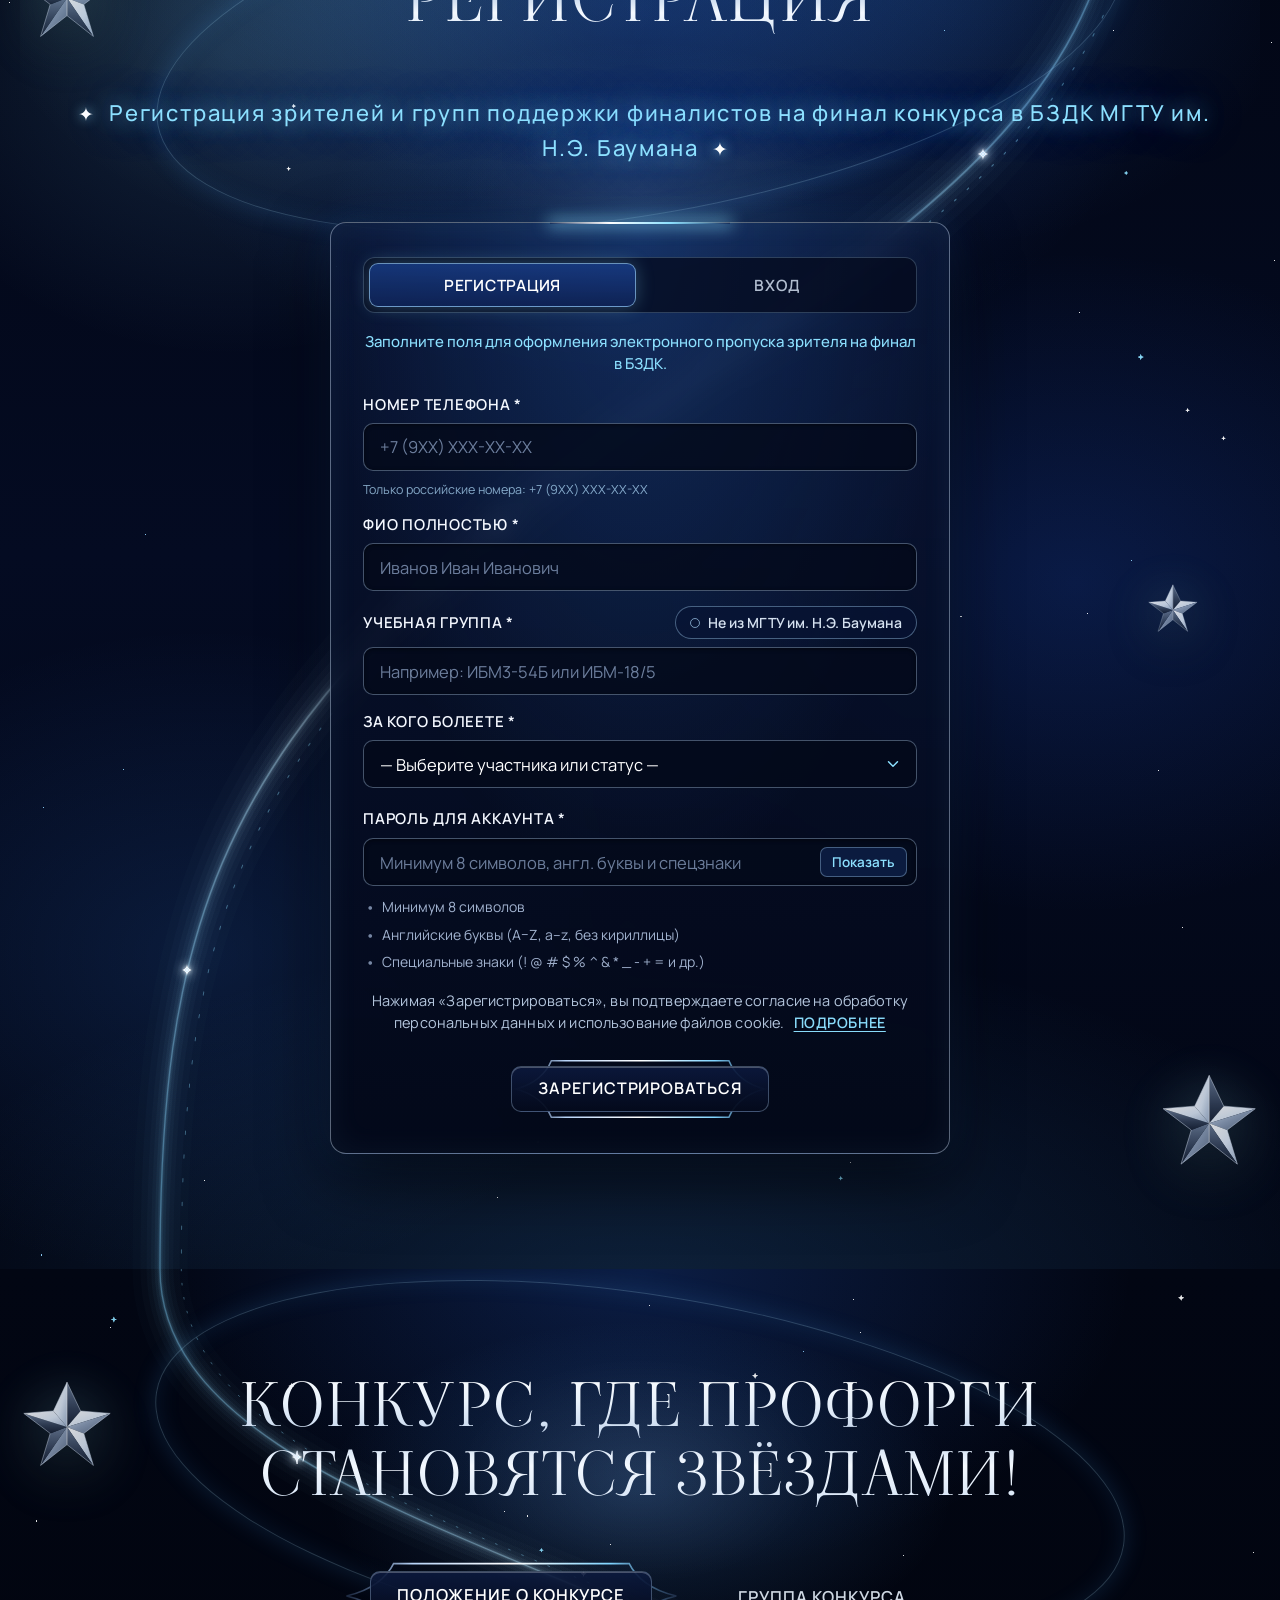
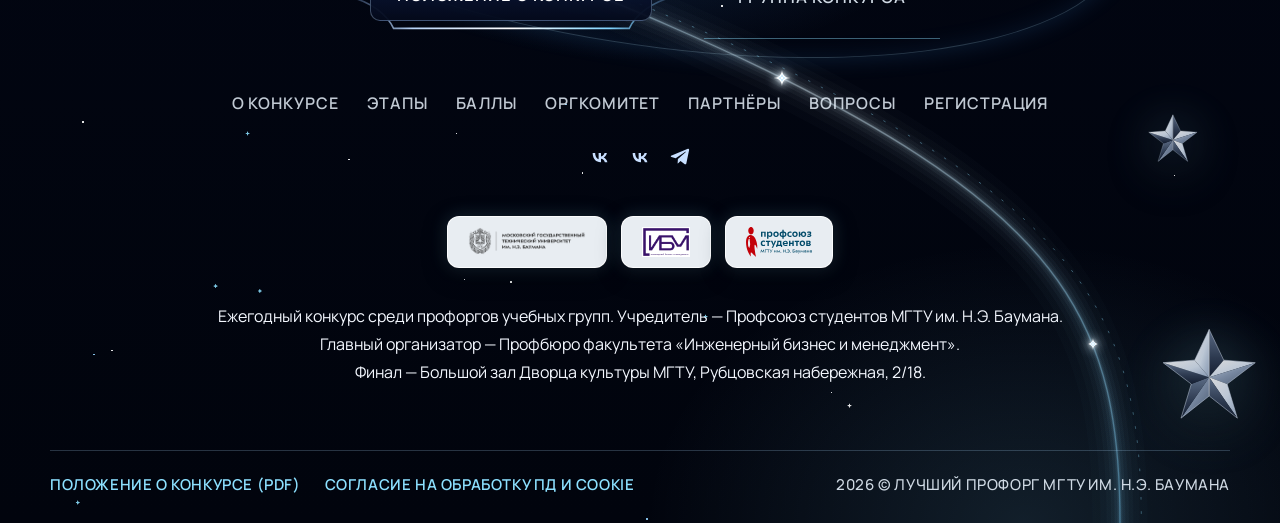
==== commit 290fc67c: "Restore registration without extra verification" ====
--- a/index.html
+++ b/index.html
@@ -10,7 +10,7 @@
   <link rel="preconnect" href="https://fonts.googleapis.com">
   <link rel="preconnect" href="https://fonts.gstatic.com" crossorigin>
   <link href="https://fonts.googleapis.com/css2?family=Manrope:wght@400;500;600;700&family=Viaoda+Libre&display=swap" rel="stylesheet">
-  <link rel="stylesheet" href="styles.css?v=83">
+  <link rel="stylesheet" href="styles.css?v=82">
   <style>
     /* На компьютерах дублирующая подпись группы скрыта, видна только синяя колонка */
     .results-table__group-sub { display: none !important; }
@@ -1102,7 +1102,7 @@
             <span>Как подать заявку?</span>
             <svg class="faq__star" aria-hidden="true"><use href="#spark"/></svg>
           </button>
-          <div class="faq__a"><p>Заполнить регистрационную форму на сайте, затем открыть Telegram-бот конкурса по персональной ссылке и нажать «Начать». Регистрация завершится автоматически после подтверждения в боте.</p></div>
+          <div class="faq__a"><p>Заполнить форму регистрации в официальной группе конкурса «ВКонтакте» (vk.com/thebestprof) с 8 по 18 сентября: ФИО, факультет и учебная группа, контактные данные, согласие на обработку персональных данных.</p></div>
         </div>
         <div class="faq__item reveal">
           <button class="faq__q" aria-expanded="false">
@@ -1210,11 +1210,6 @@
             </div>
 
             <p class="vote-auth__error" id="regErrorMsg" hidden></p>
-            <div class="telegram-registration-pending" id="telegramRegistrationPending" hidden>
-              <p>Заявка сохранена. Перейдите в Telegram-бот и нажмите «Начать». После этого регистрация подтвердится автоматически.</p>
-              <a class="btn btn--primary" id="telegramRegistrationLink" href="#" target="_blank" rel="noopener">Открыть Telegram-бот</a>
-              <p id="telegramRegistrationStatus" aria-live="polite">Ожидаем подтверждения…</p>
-            </div>
 
             <p class="cabinet-consent-note">
               Нажимая «Зарегистрироваться», вы подтверждаете согласие на обработку персональных данных и использование файлов cookie.
@@ -1503,6 +1498,6 @@
     </div>
   </div>
 
-  <script src="script.js?v=82"></script>
+  <script src="script.js?v=81"></script>
 </body>
 </html>
--- a/styles.css
+++ b/styles.css
@@ -3742,19 +3742,6 @@
   margin-bottom: 2px;
 }
 
-.telegram-registration-pending {
-  margin: 16px 0;
-  padding: 16px;
-  border: 1px solid rgba(140, 224, 255, 0.38);
-  border-radius: 12px;
-  background: rgba(16, 32, 74, 0.55);
-  color: var(--cream);
-  text-align: center;
-}
-.telegram-registration-pending p { margin: 0 0 12px; }
-.telegram-registration-pending [hidden] { display: none !important; }
-.telegram-registration-pending a { display: inline-flex; margin: 4px auto 12px; }
-
 .vote-auth__field select {
   width: 100%;
   height: 48px;
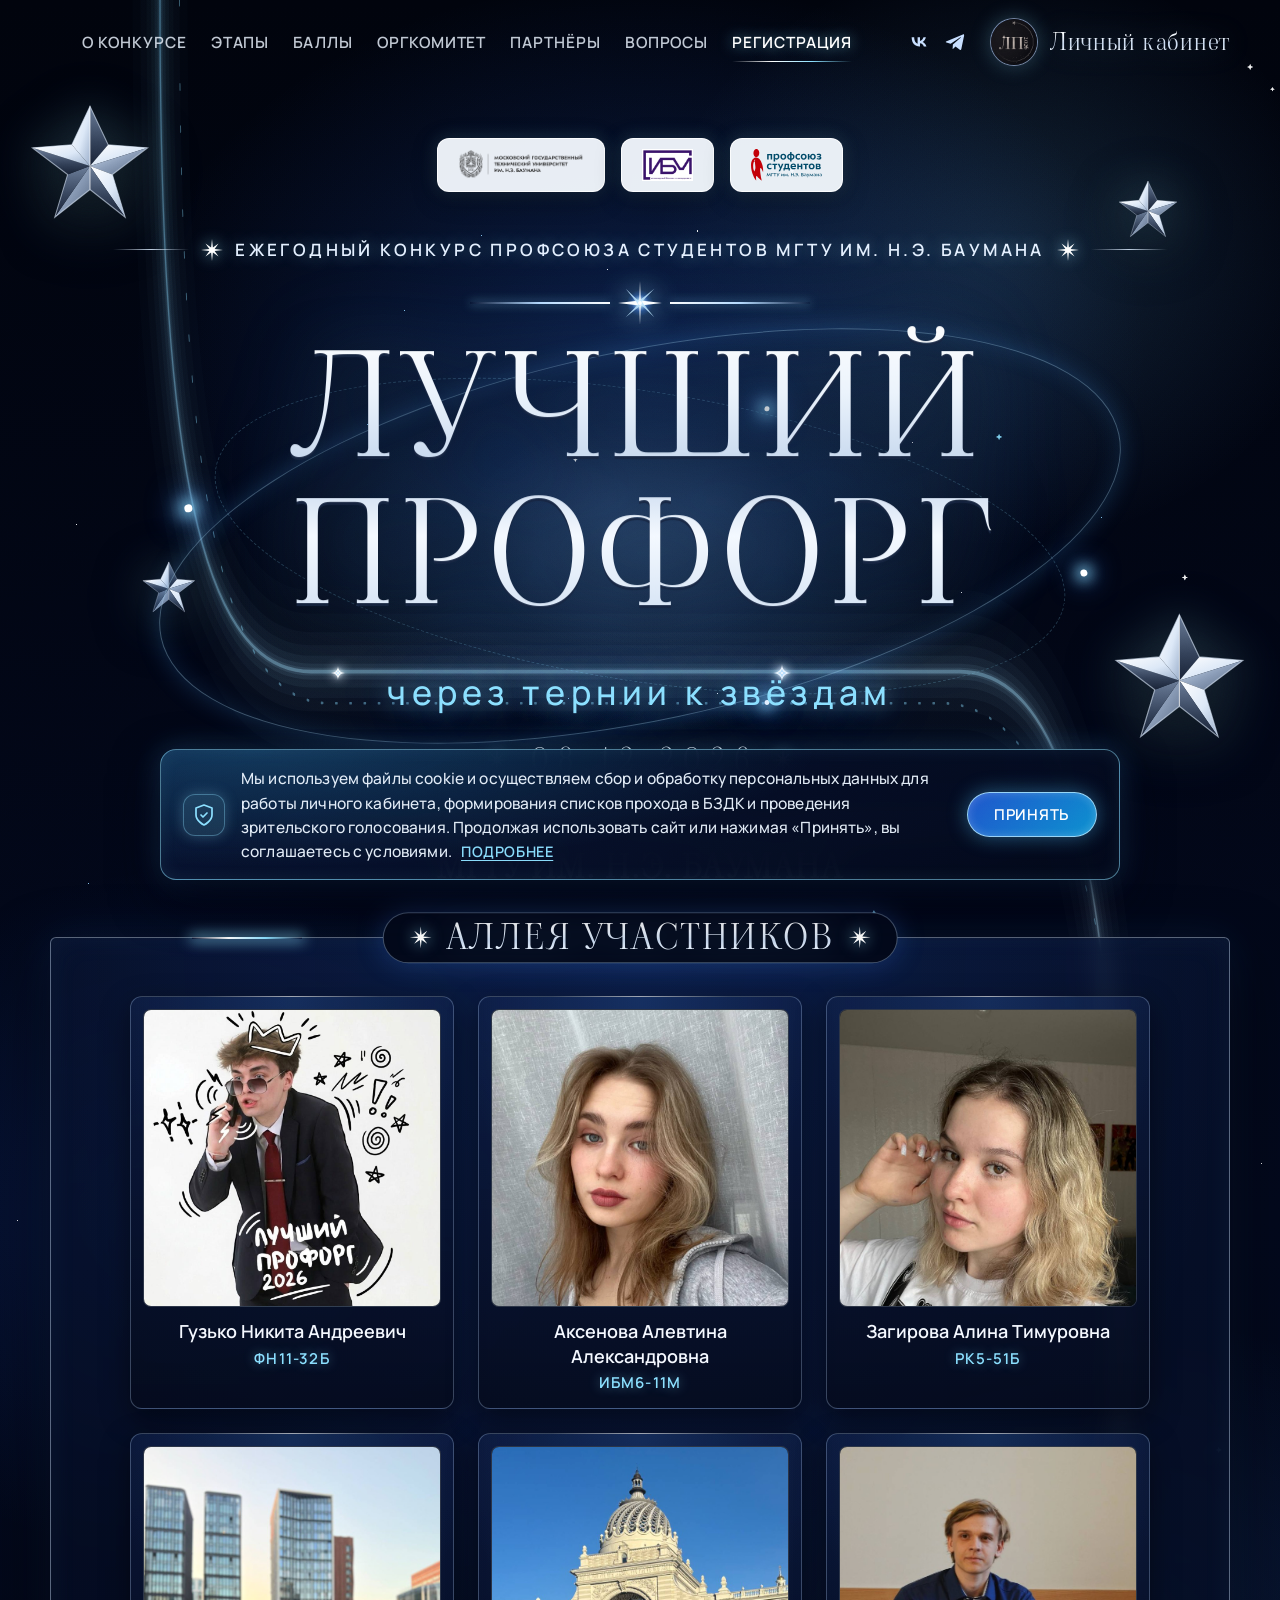
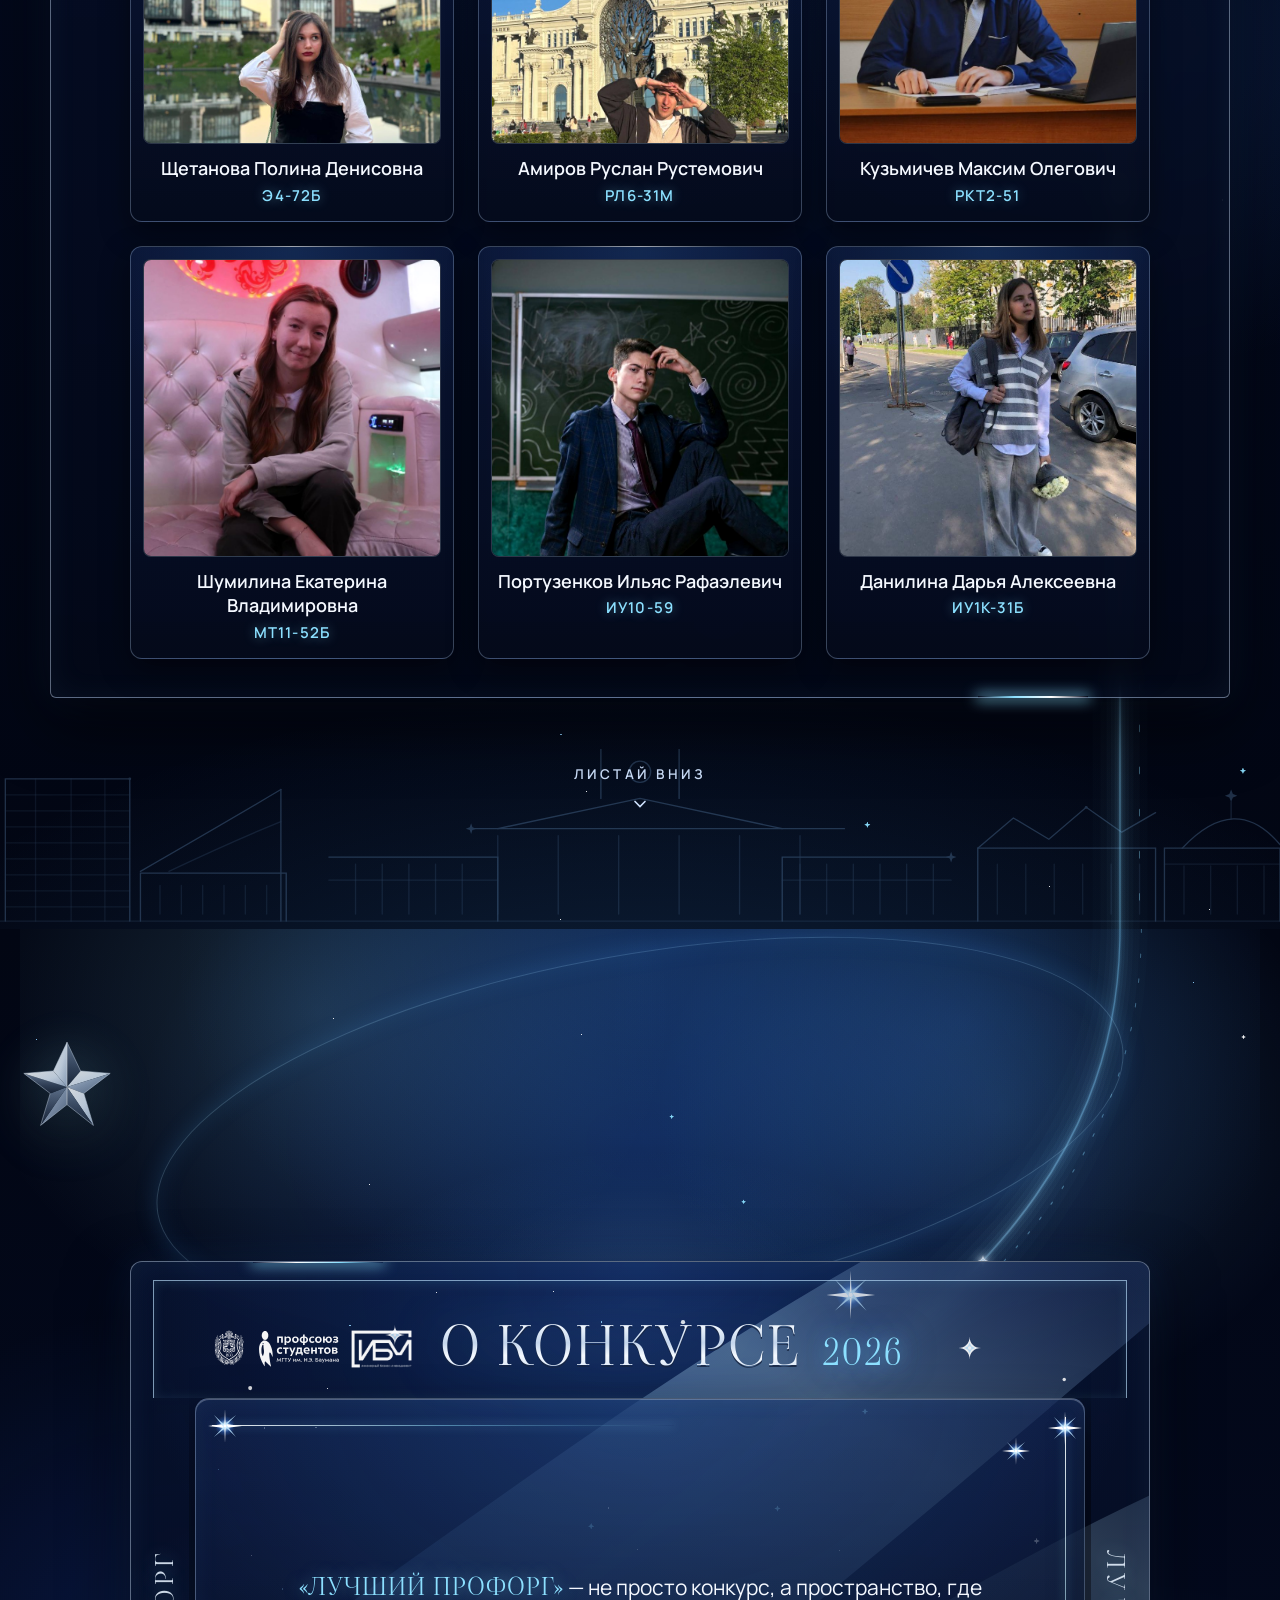
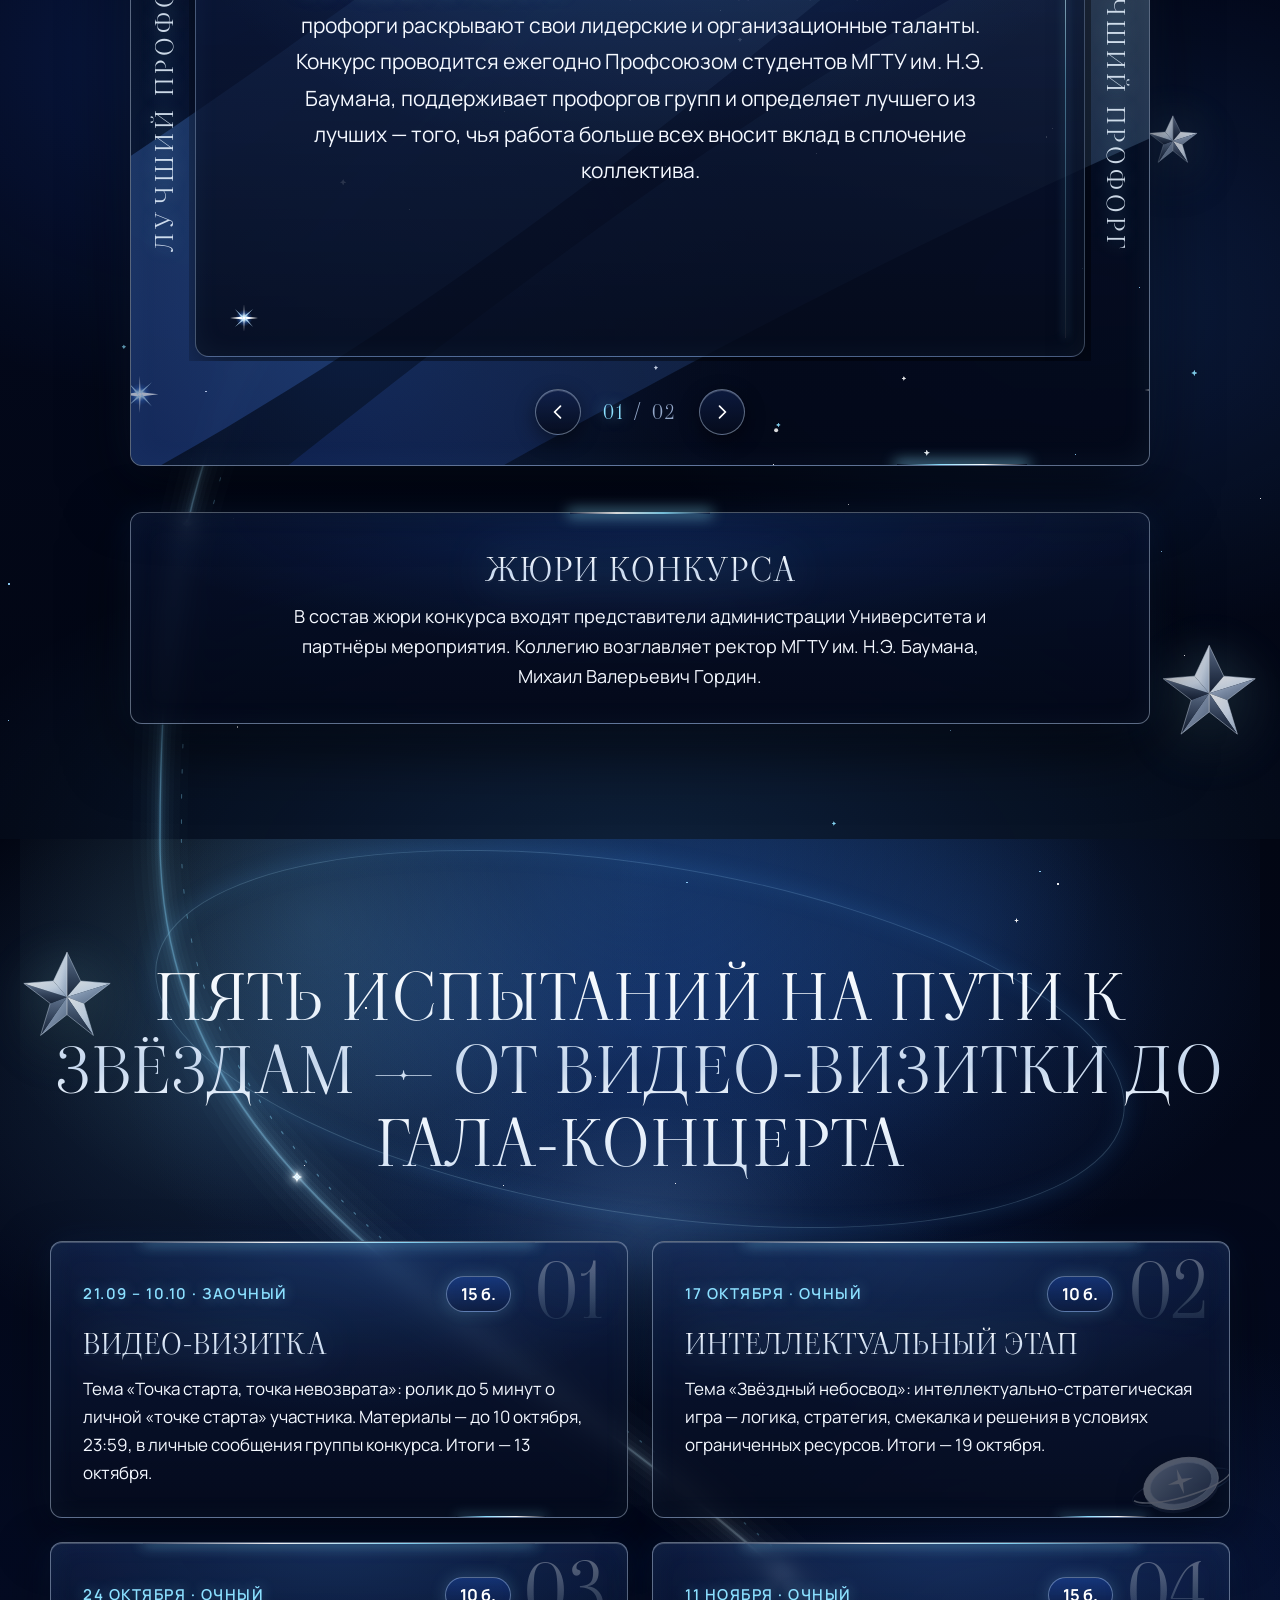
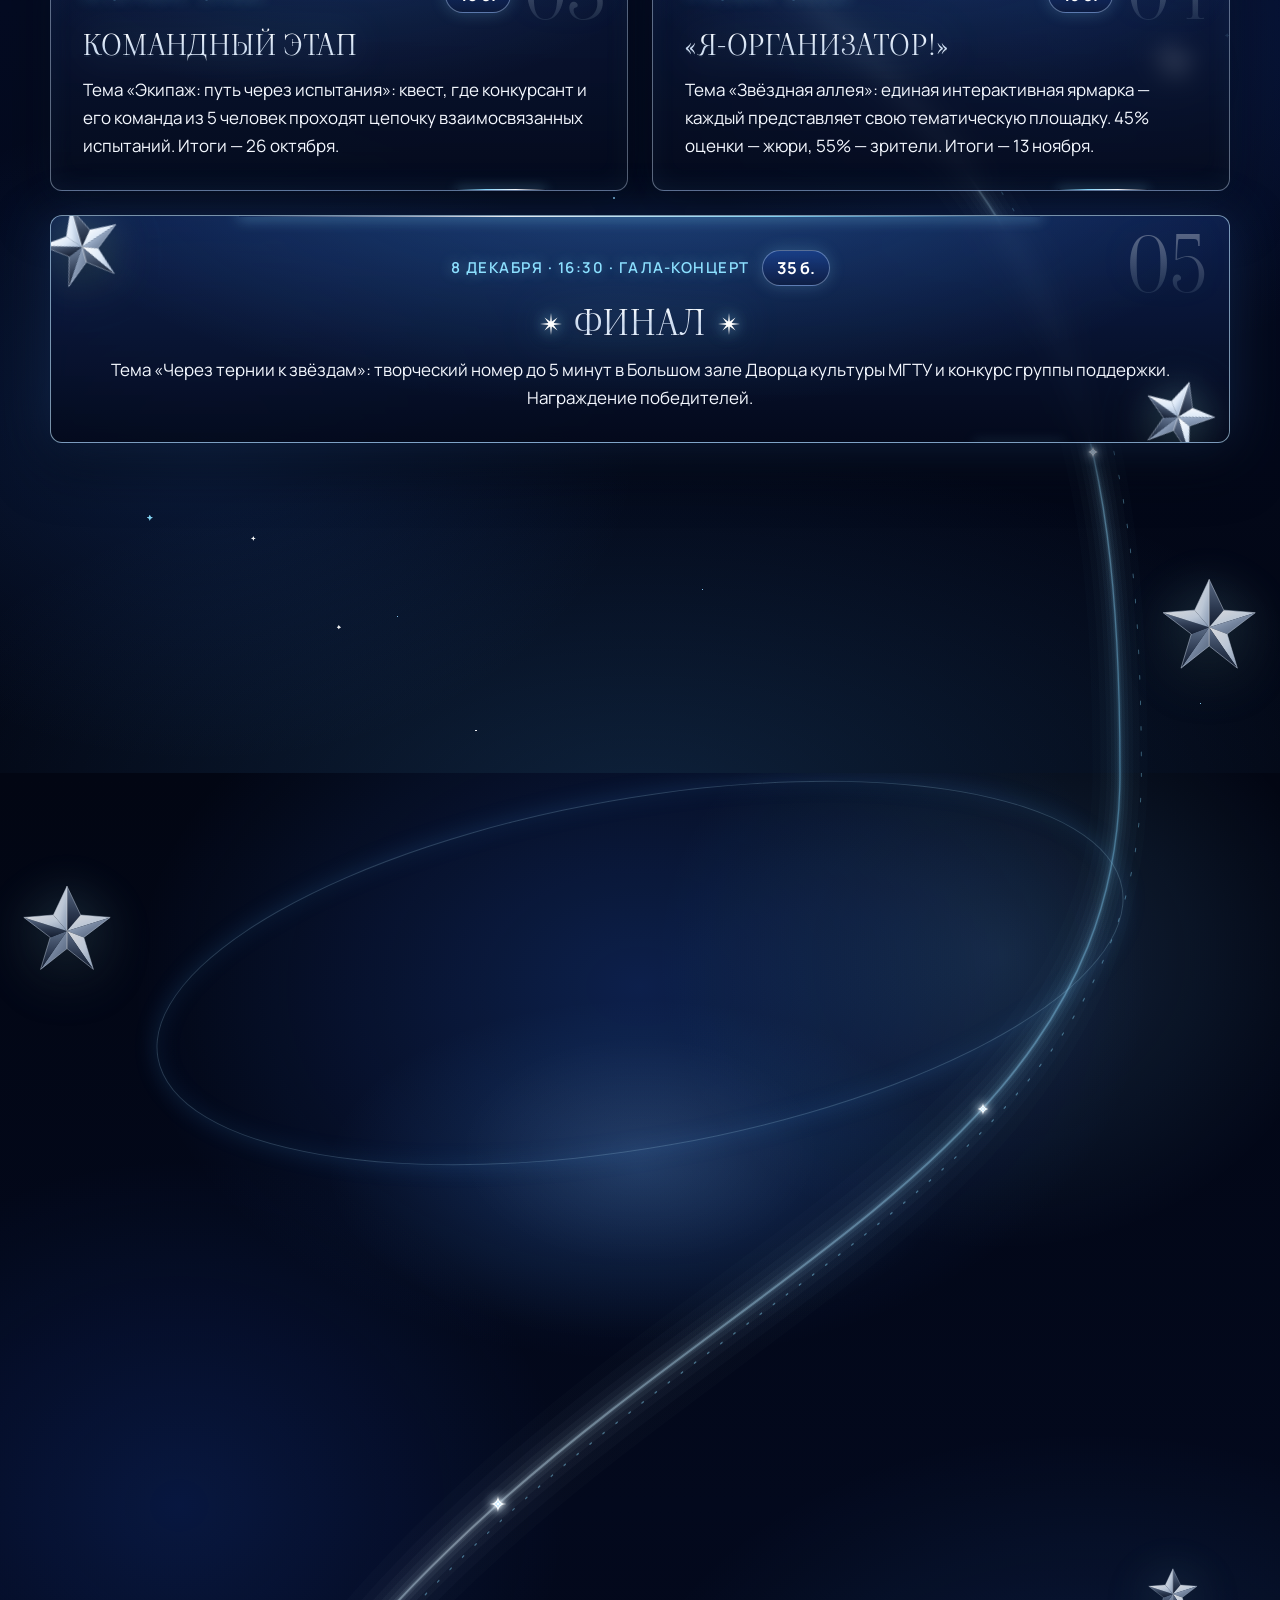
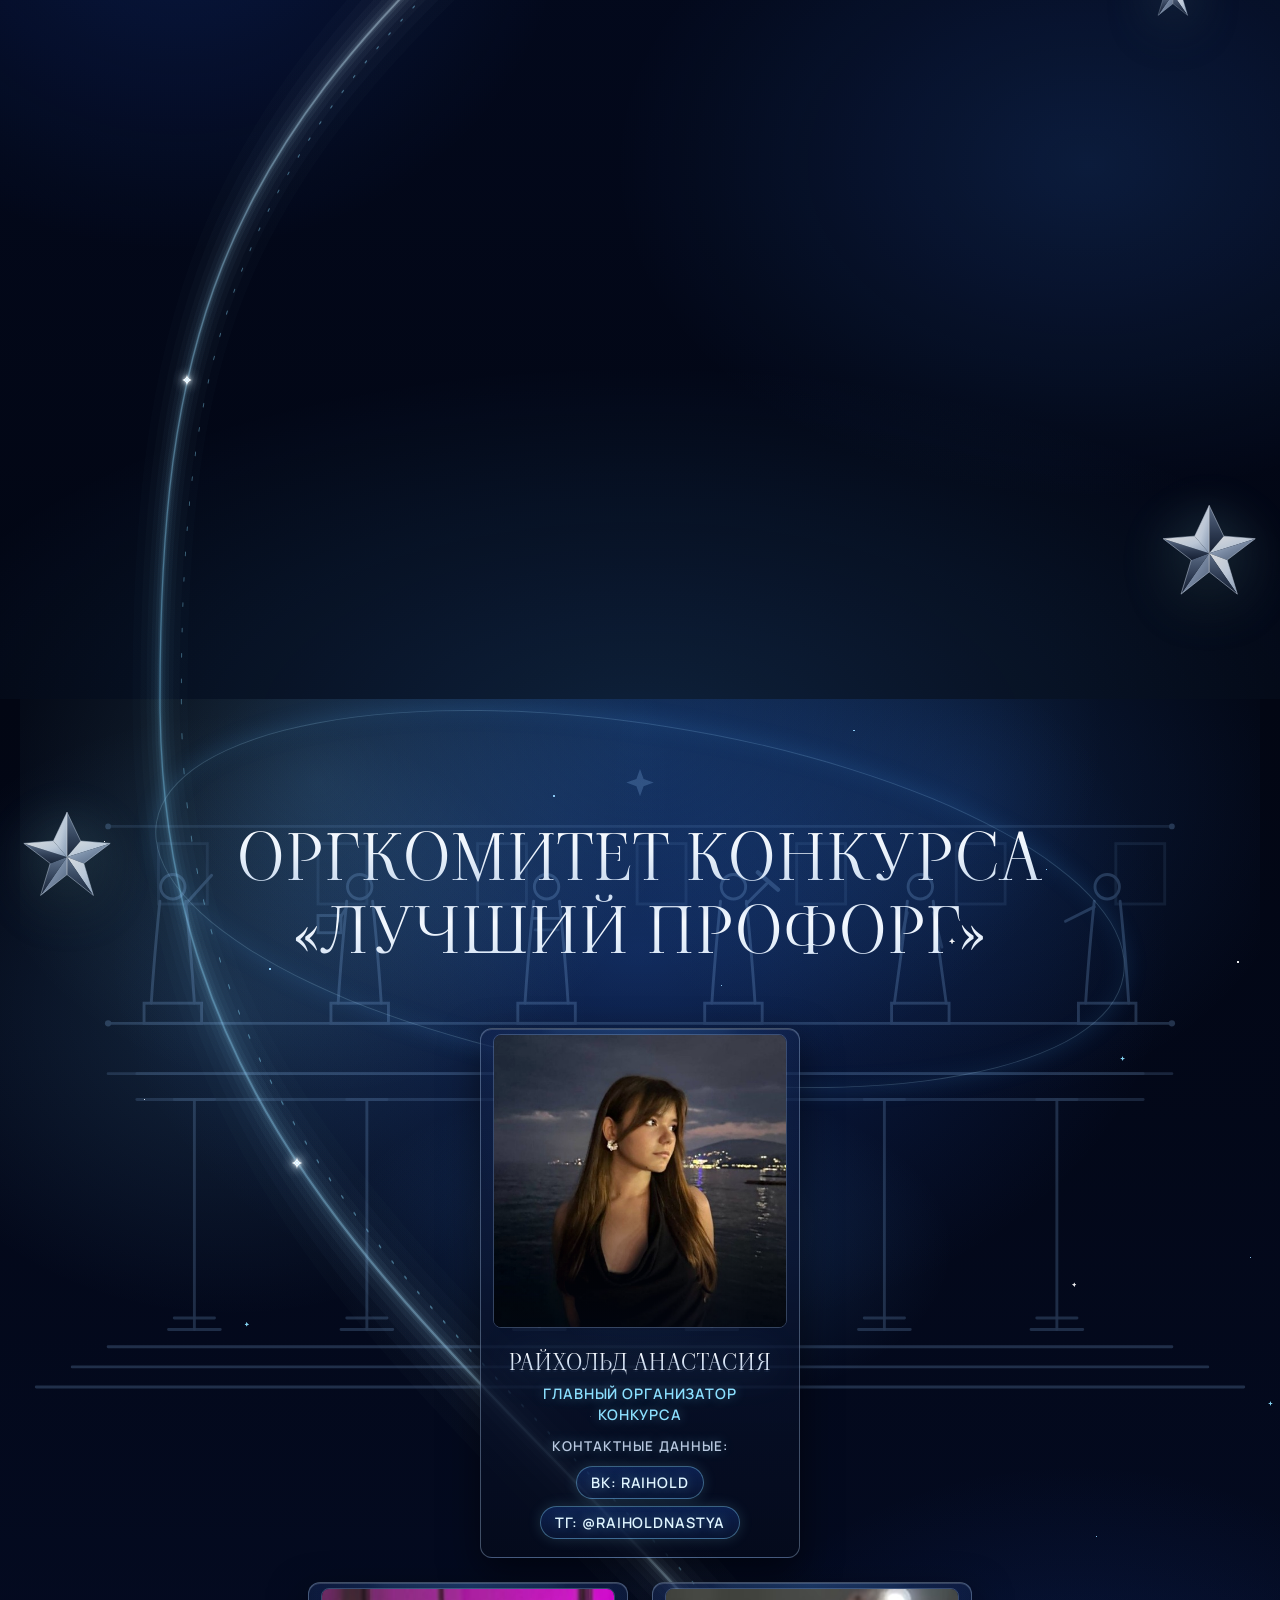
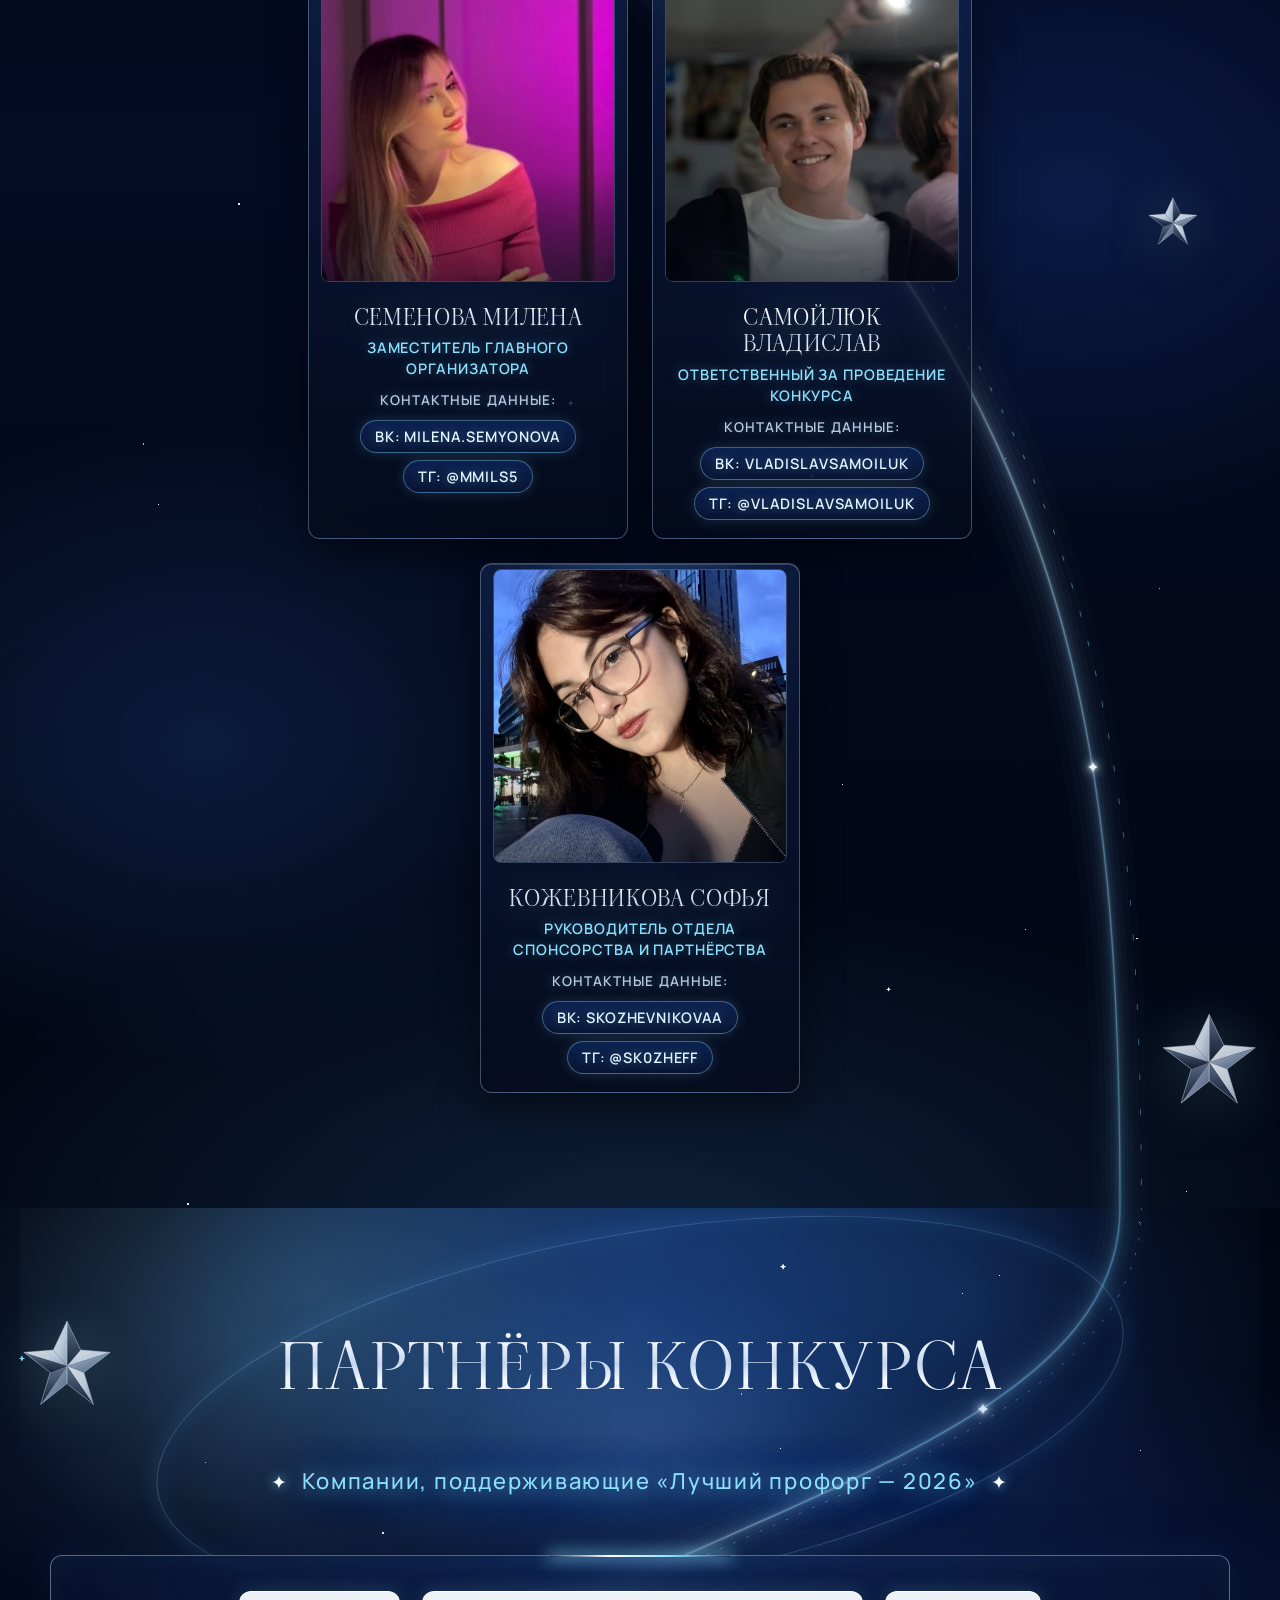
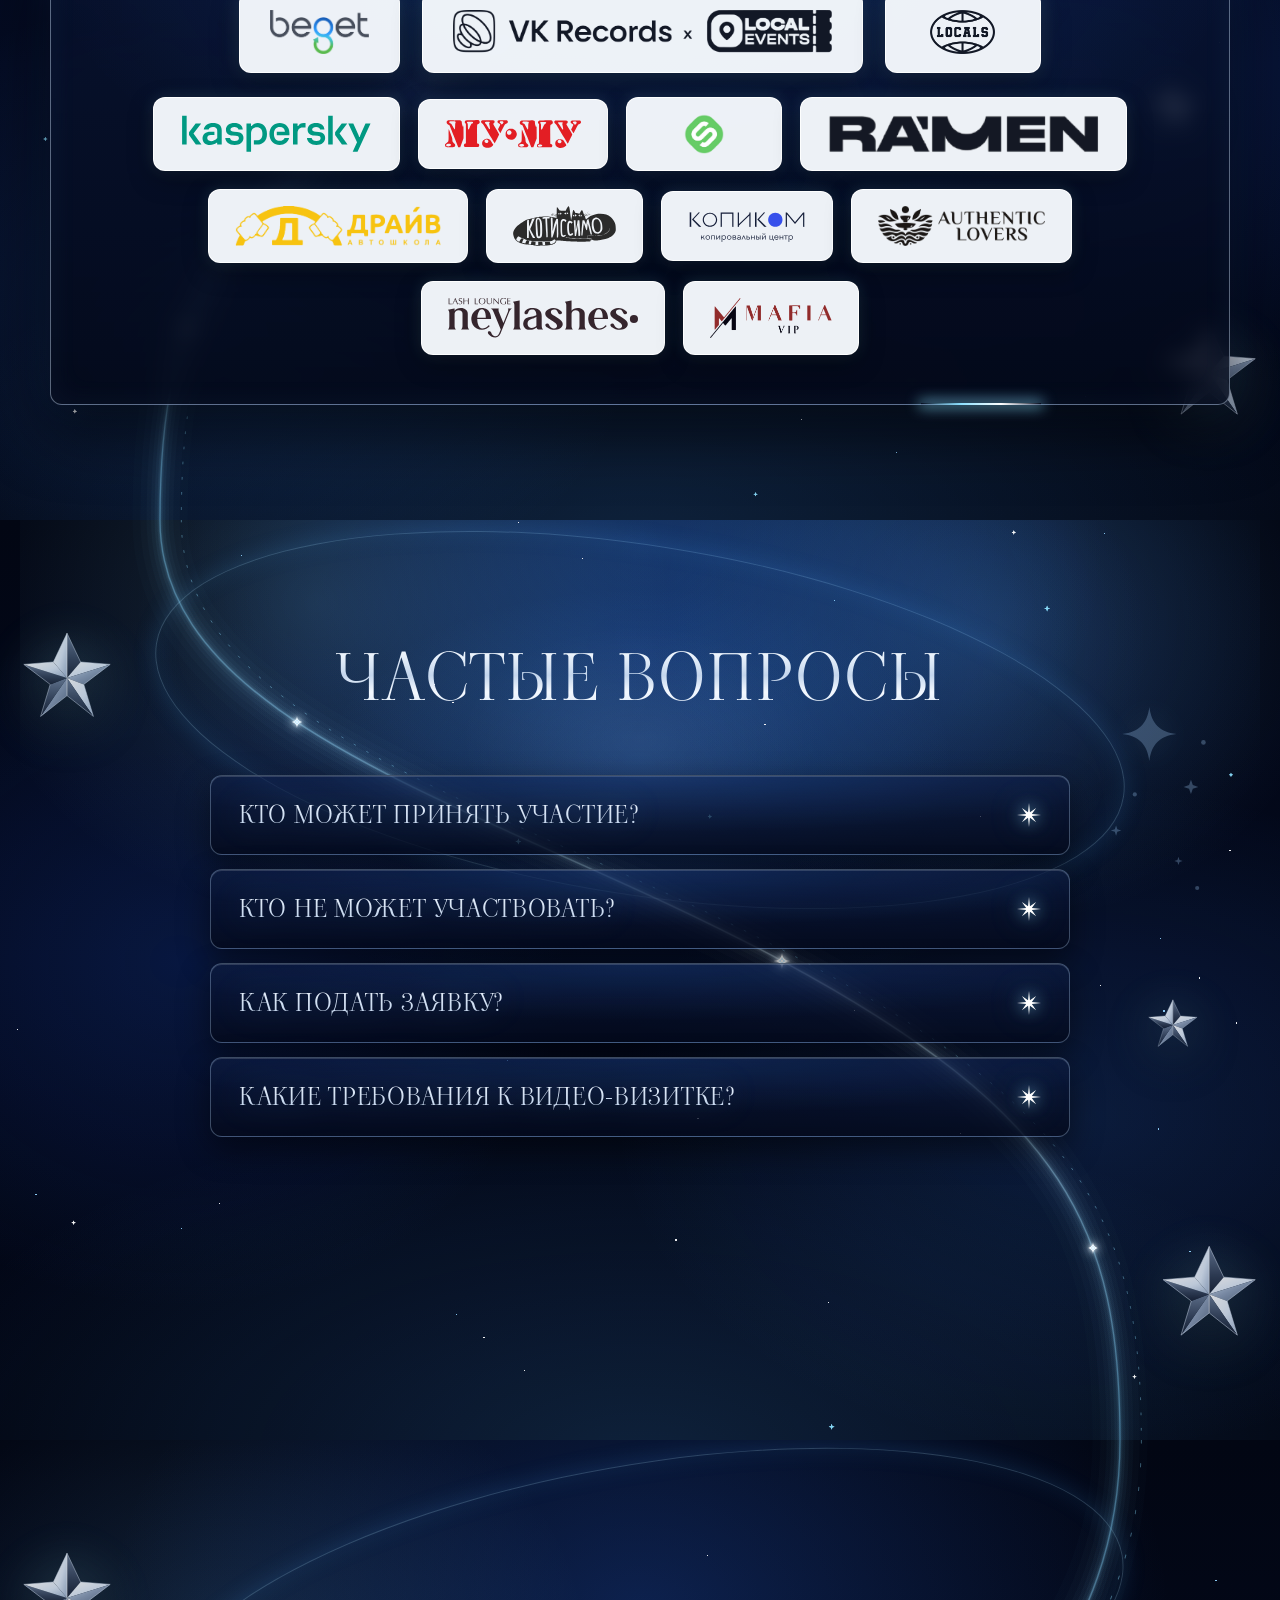
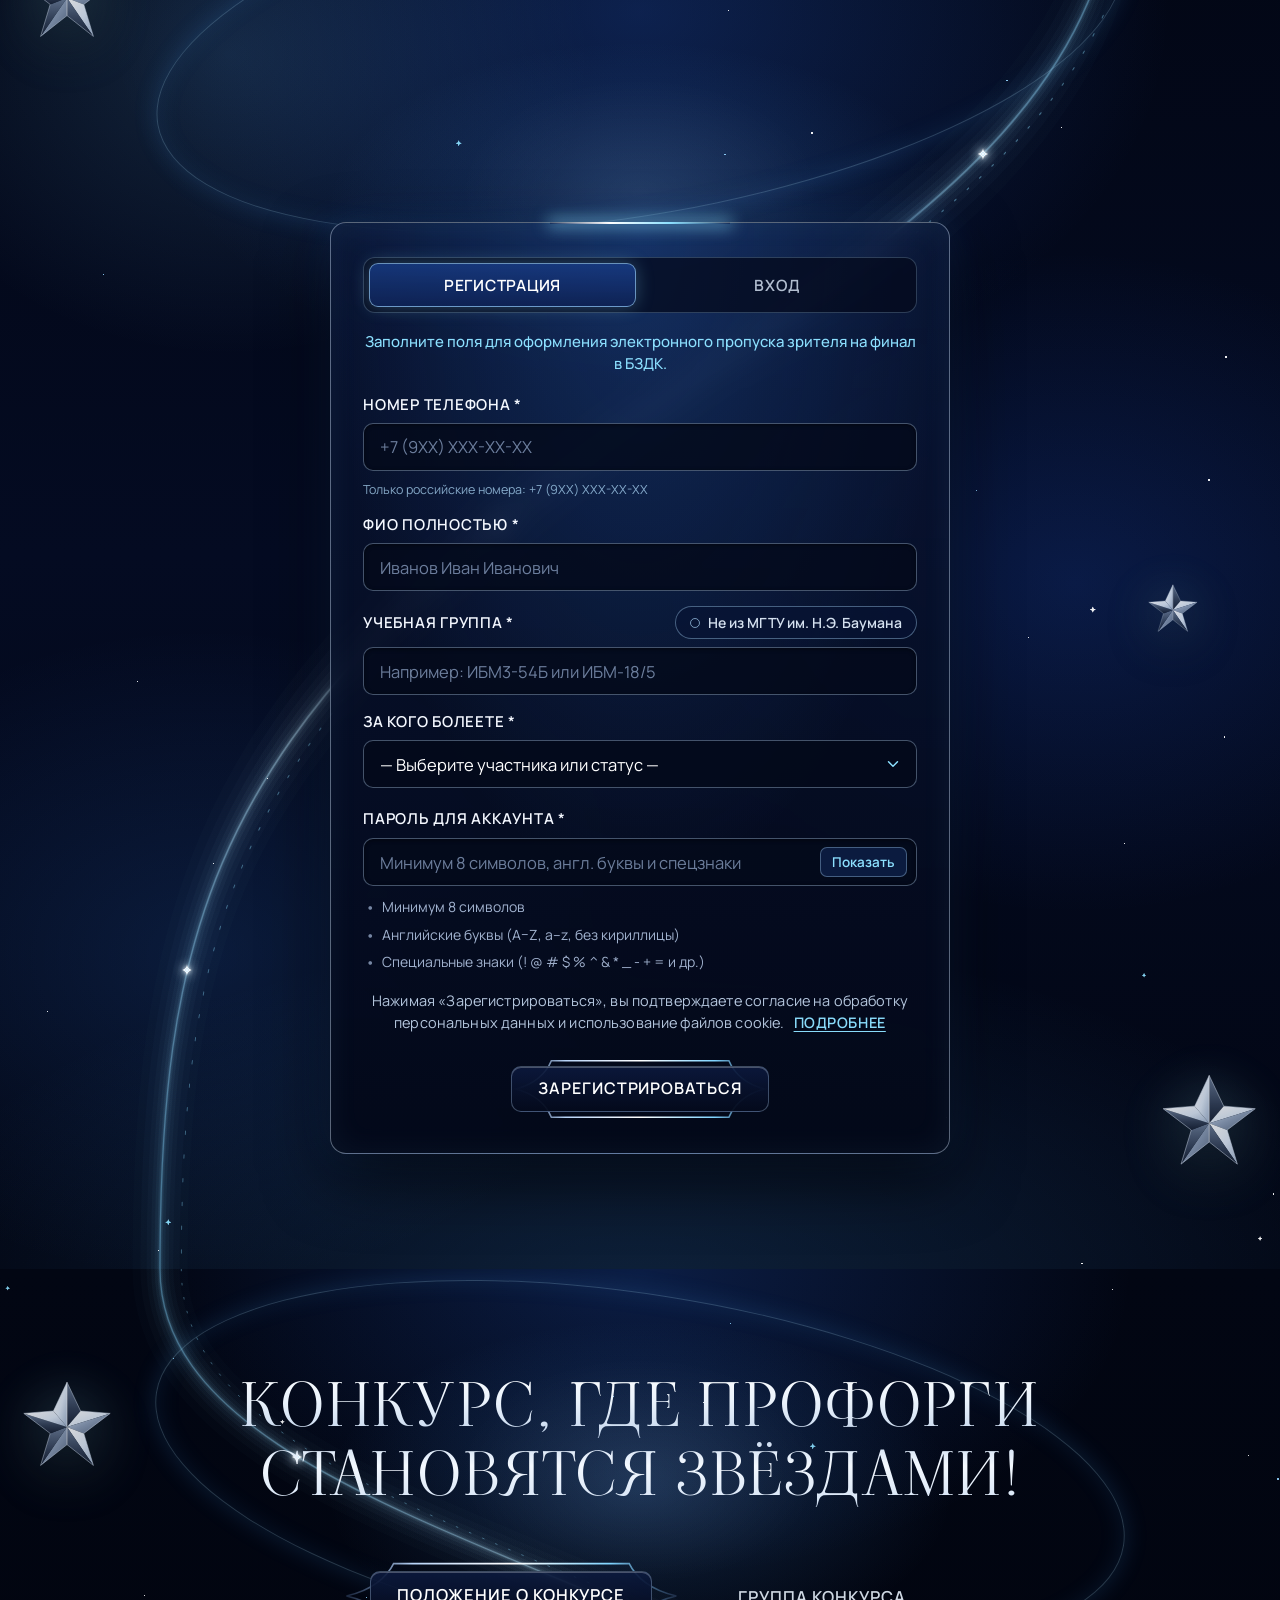
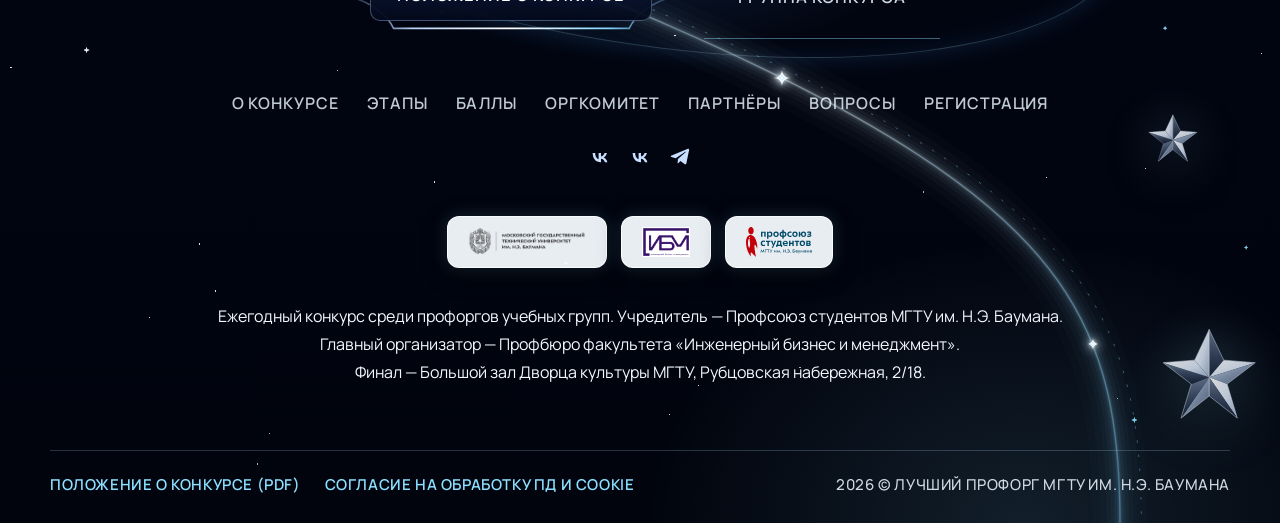
==== commit 9b5ce251: "Add flowing scroll motion to site" ====
--- a/index.html
+++ b/index.html
@@ -10,7 +10,7 @@
   <link rel="preconnect" href="https://fonts.googleapis.com">
   <link rel="preconnect" href="https://fonts.gstatic.com" crossorigin>
   <link href="https://fonts.googleapis.com/css2?family=Manrope:wght@400;500;600;700&family=Viaoda+Libre&display=swap" rel="stylesheet">
-  <link rel="stylesheet" href="styles.css?v=82">
+  <link rel="stylesheet" href="styles.css?v=83">
   <style>
     /* На компьютерах дублирующая подпись группы скрыта, видна только синяя колонка */
     .results-table__group-sub { display: none !important; }
@@ -1498,6 +1498,6 @@
     </div>
   </div>
 
-  <script src="script.js?v=81"></script>
+  <script src="script.js?v=82"></script>
 </body>
 </html>
--- a/styles.css
+++ b/styles.css
@@ -4829,3 +4829,40 @@
     text-align: center;
   }
 }
+
+/* Flowing motion layer from the reference, without replacing the site's identity. */
+.hero__name-wrap,
+.hero__alley,
+.about-slider,
+.countdown,
+.score,
+.jury__photo,
+.sponsors__plate {
+  translate: 0 var(--flow-y, 0px);
+  transition: translate 180ms linear;
+  will-change: translate;
+}
+.hero__alley { transform-origin: 50% 45%; }
+.alley-card { transition: transform .55s cubic-bezier(.2,.75,.25,1), box-shadow .55s ease, border-color .55s ease; }
+.alley-card__photo img { transform: scale(1.015); transition: transform .8s cubic-bezier(.2,.75,.25,1), filter .8s ease; }
+.alley-card:hover .alley-card__photo img { transform: scale(1.07); }
+.about-slider__track { transition: transform .85s cubic-bezier(.22,1,.36,1); }
+.about-slider__arrow, .slider-btn { transition: transform .35s ease, background .35s ease, box-shadow .35s ease; }
+.about-slider__arrow:hover, .slider-btn:hover { transform: translateY(-3px); }
+.stage, .faq__item, .reg-card { transition: transform .45s cubic-bezier(.2,.75,.25,1), border-color .45s ease, box-shadow .45s ease; }
+.stage:hover, .faq__item:hover { transform: translateY(-3px); }
+
+@media (prefers-reduced-motion: reduce) {
+  .hero__name-wrap,
+  .hero__alley,
+  .about-slider,
+  .countdown,
+  .score,
+  .jury__photo,
+  .sponsors__plate {
+    translate: none !important;
+    will-change: auto;
+  }
+  .alley-card__photo img { transform: none; }
+  .alley-card:hover .alley-card__photo img { transform: none; }
+}
